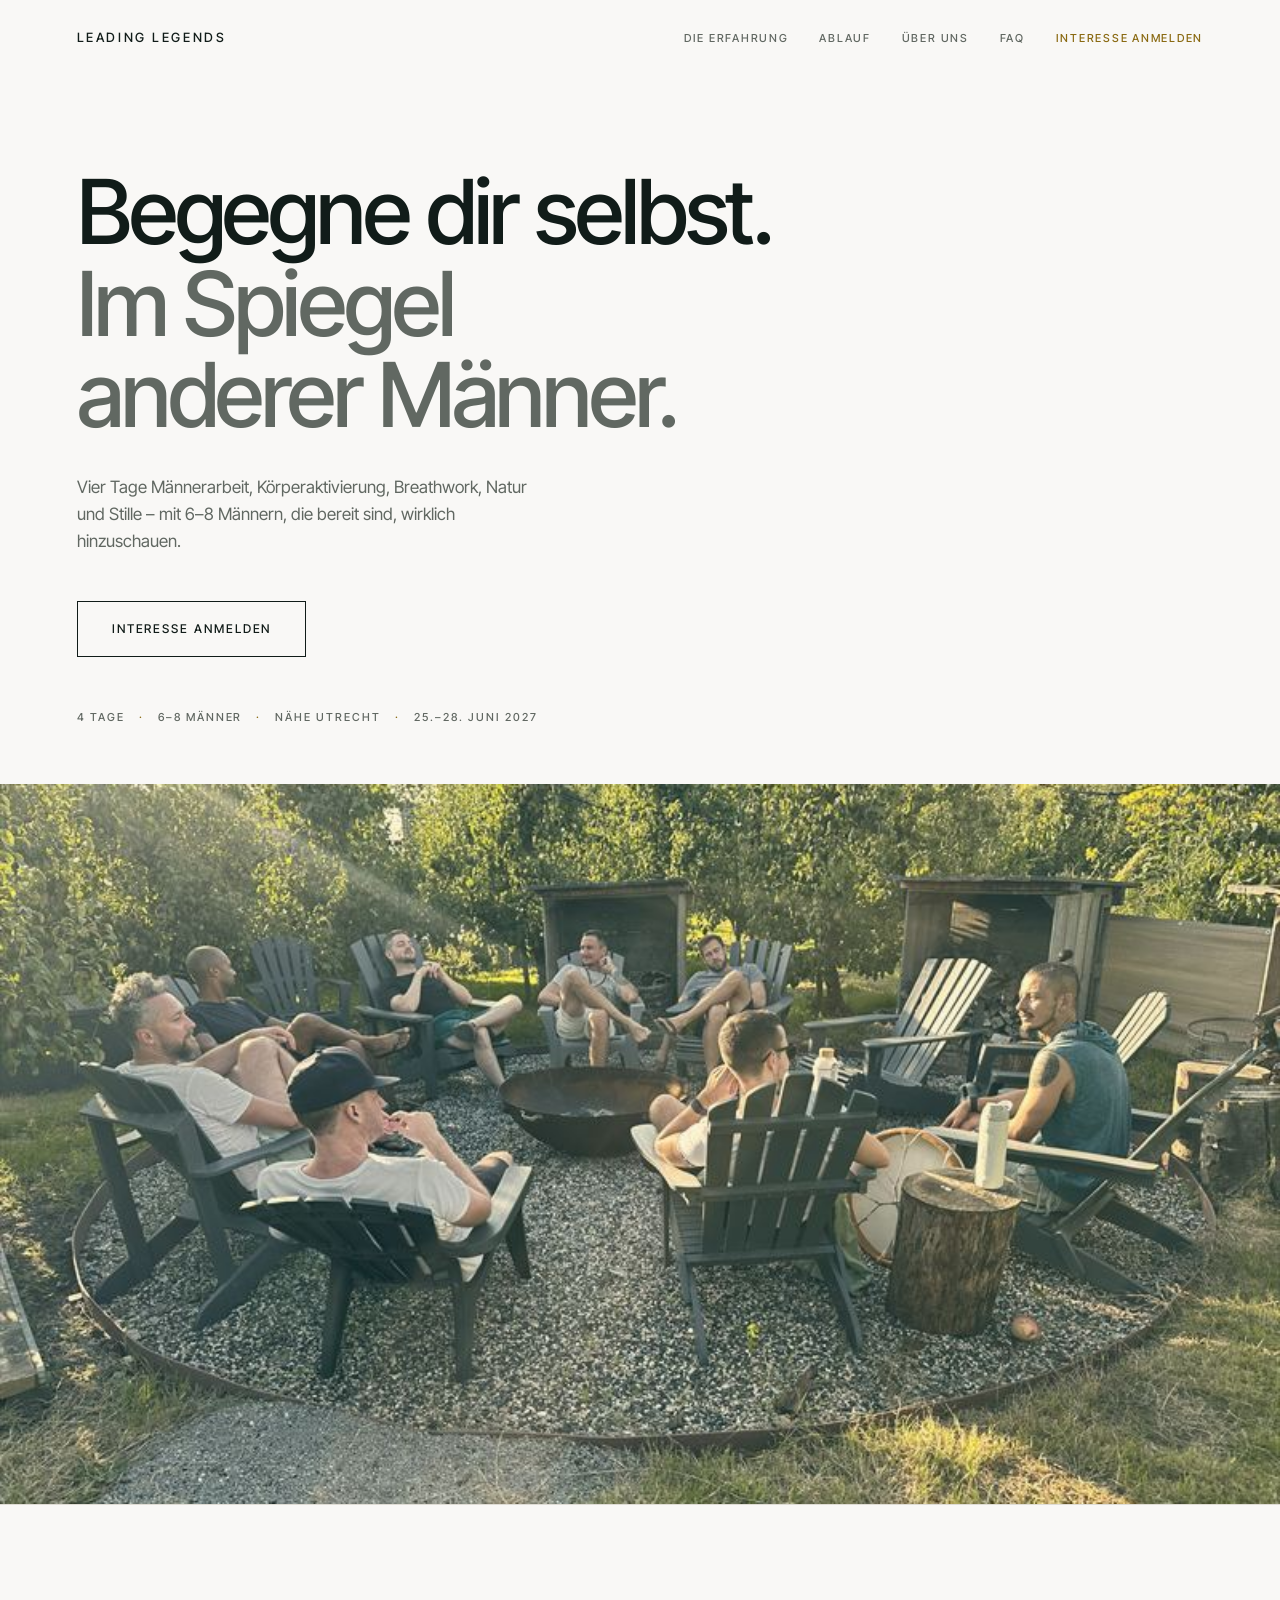
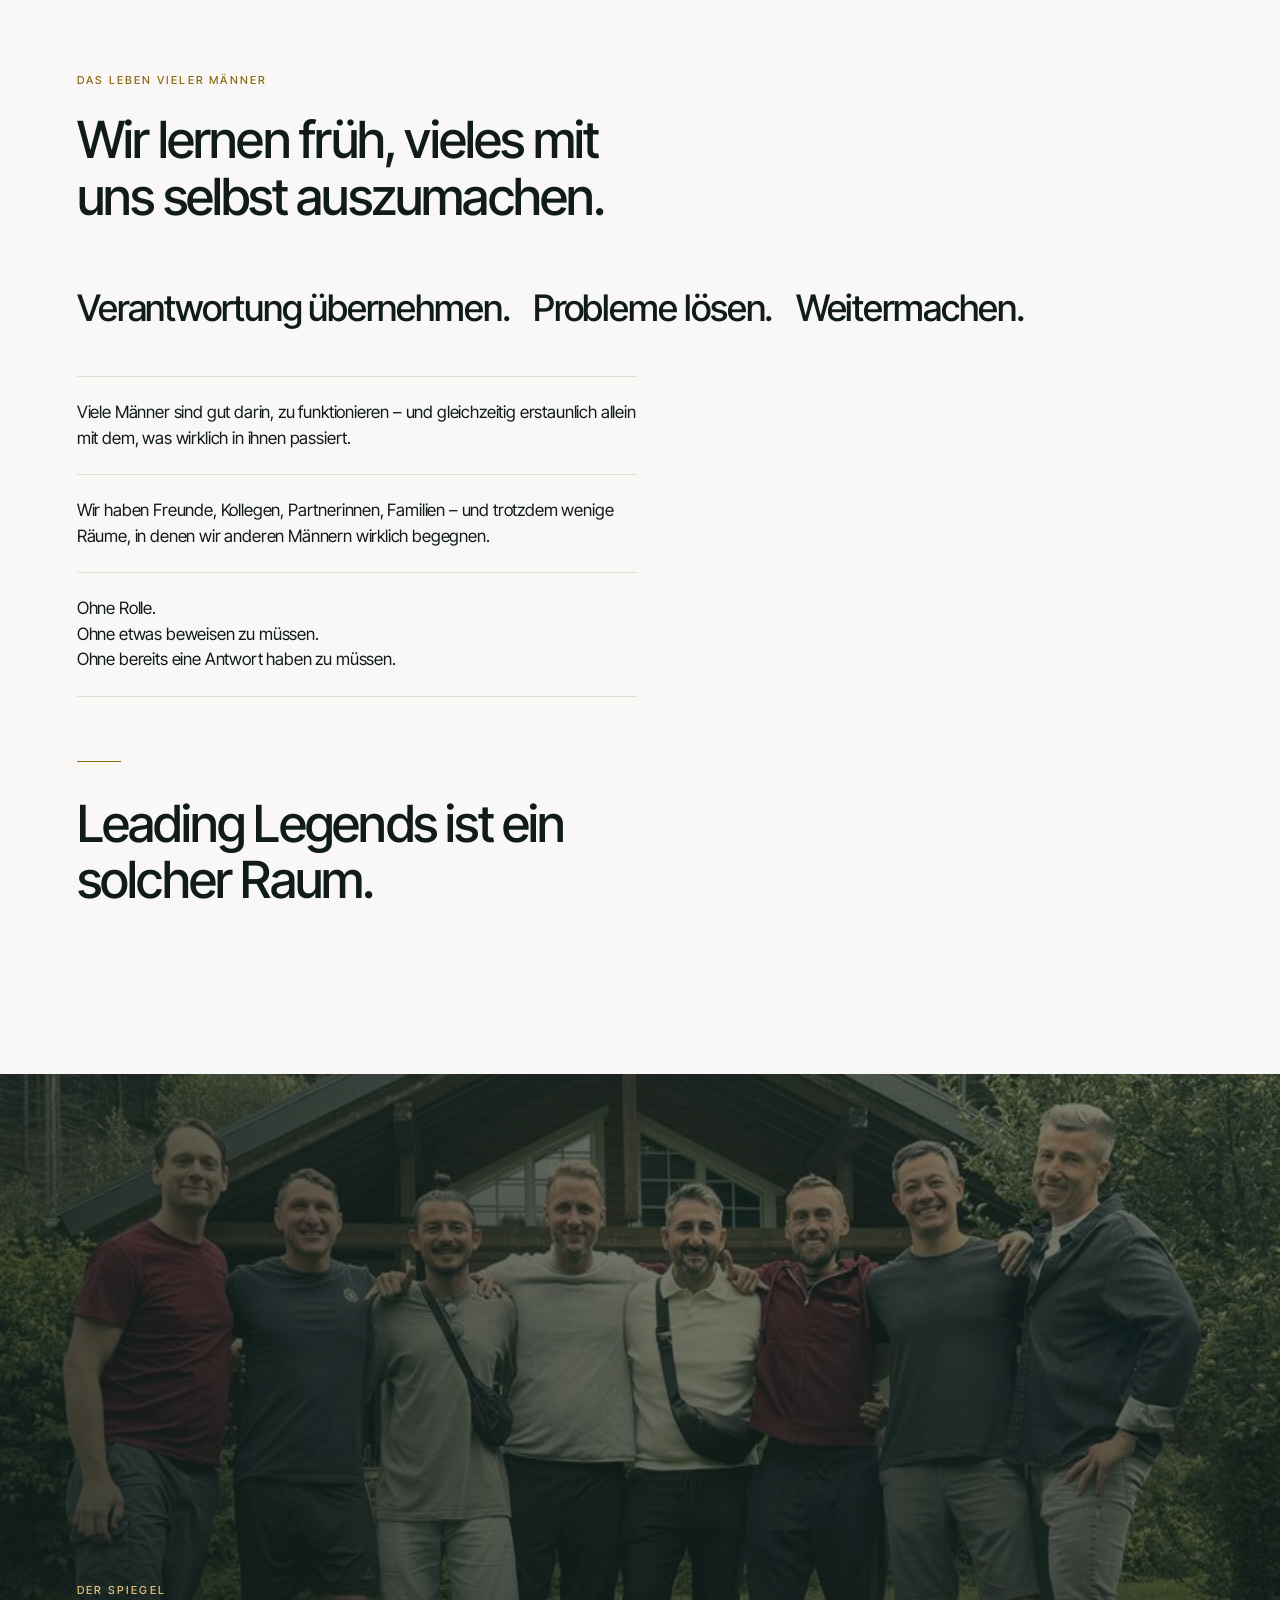
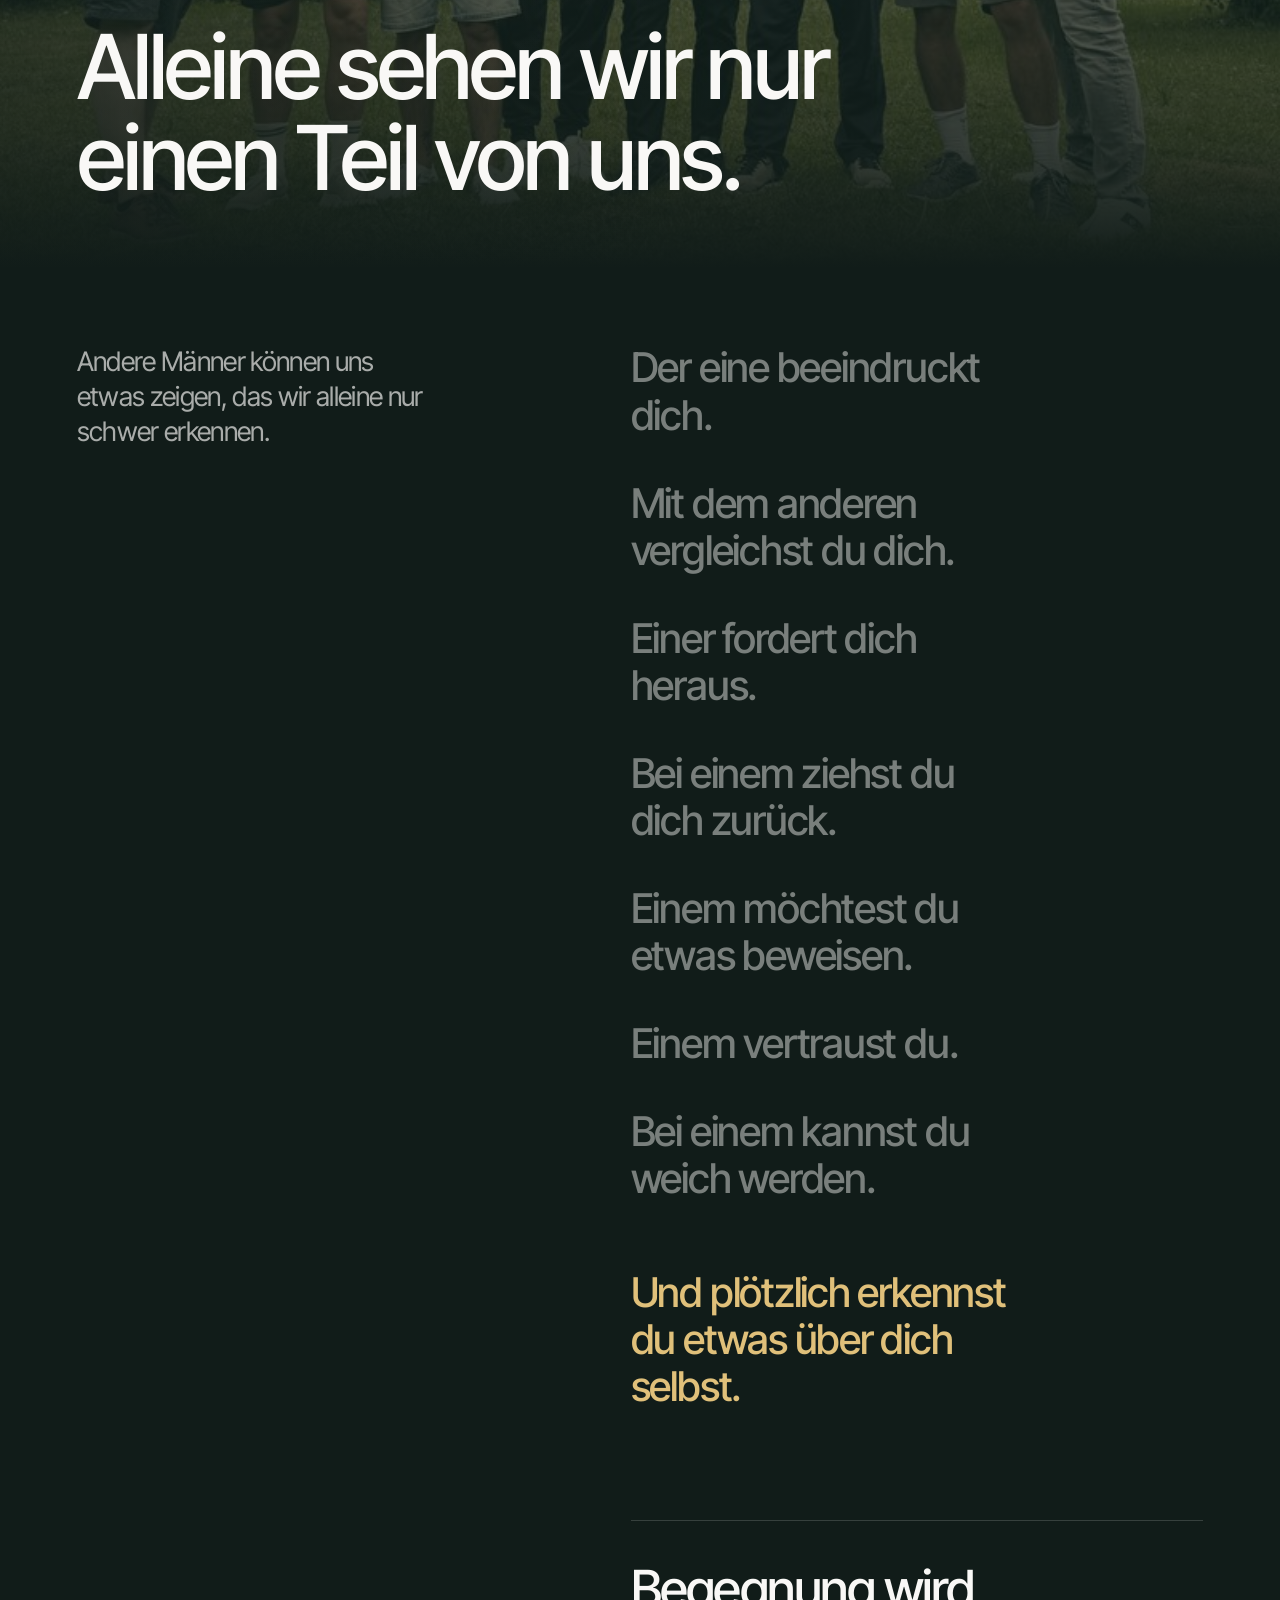
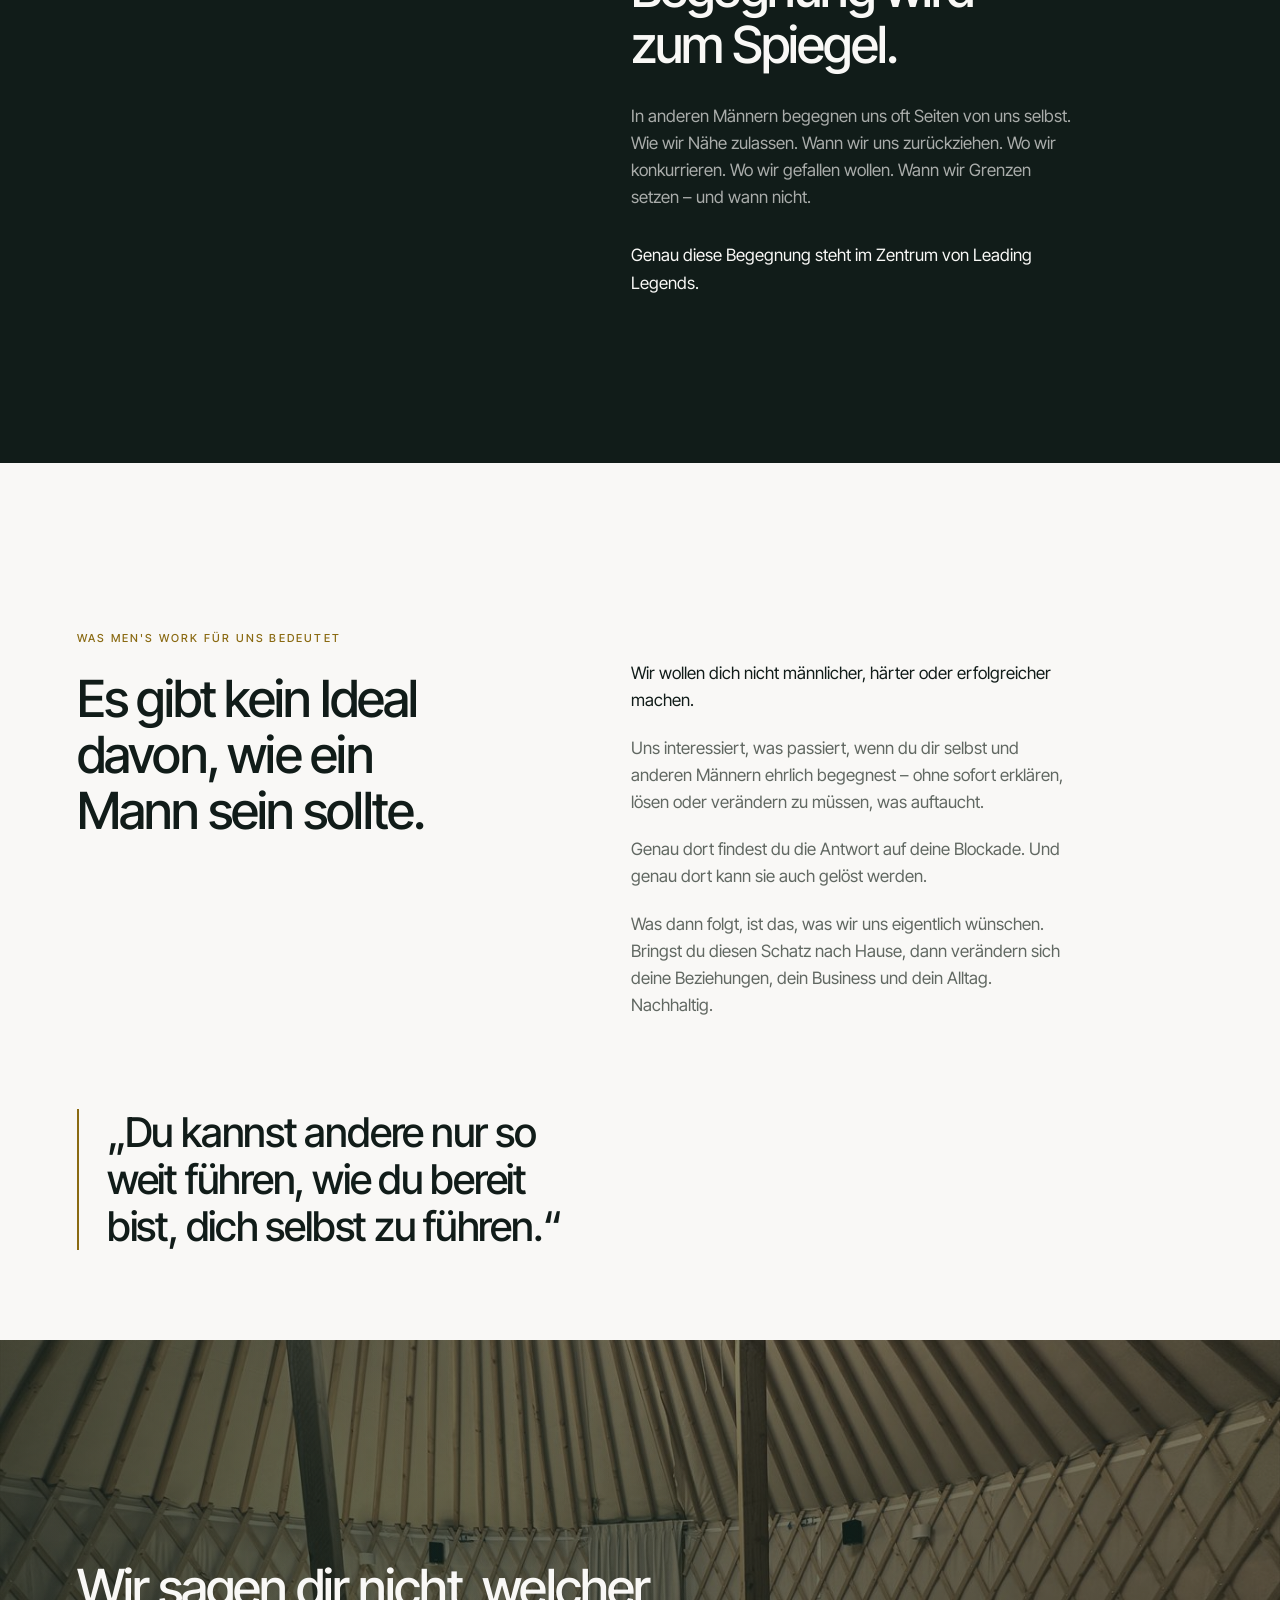
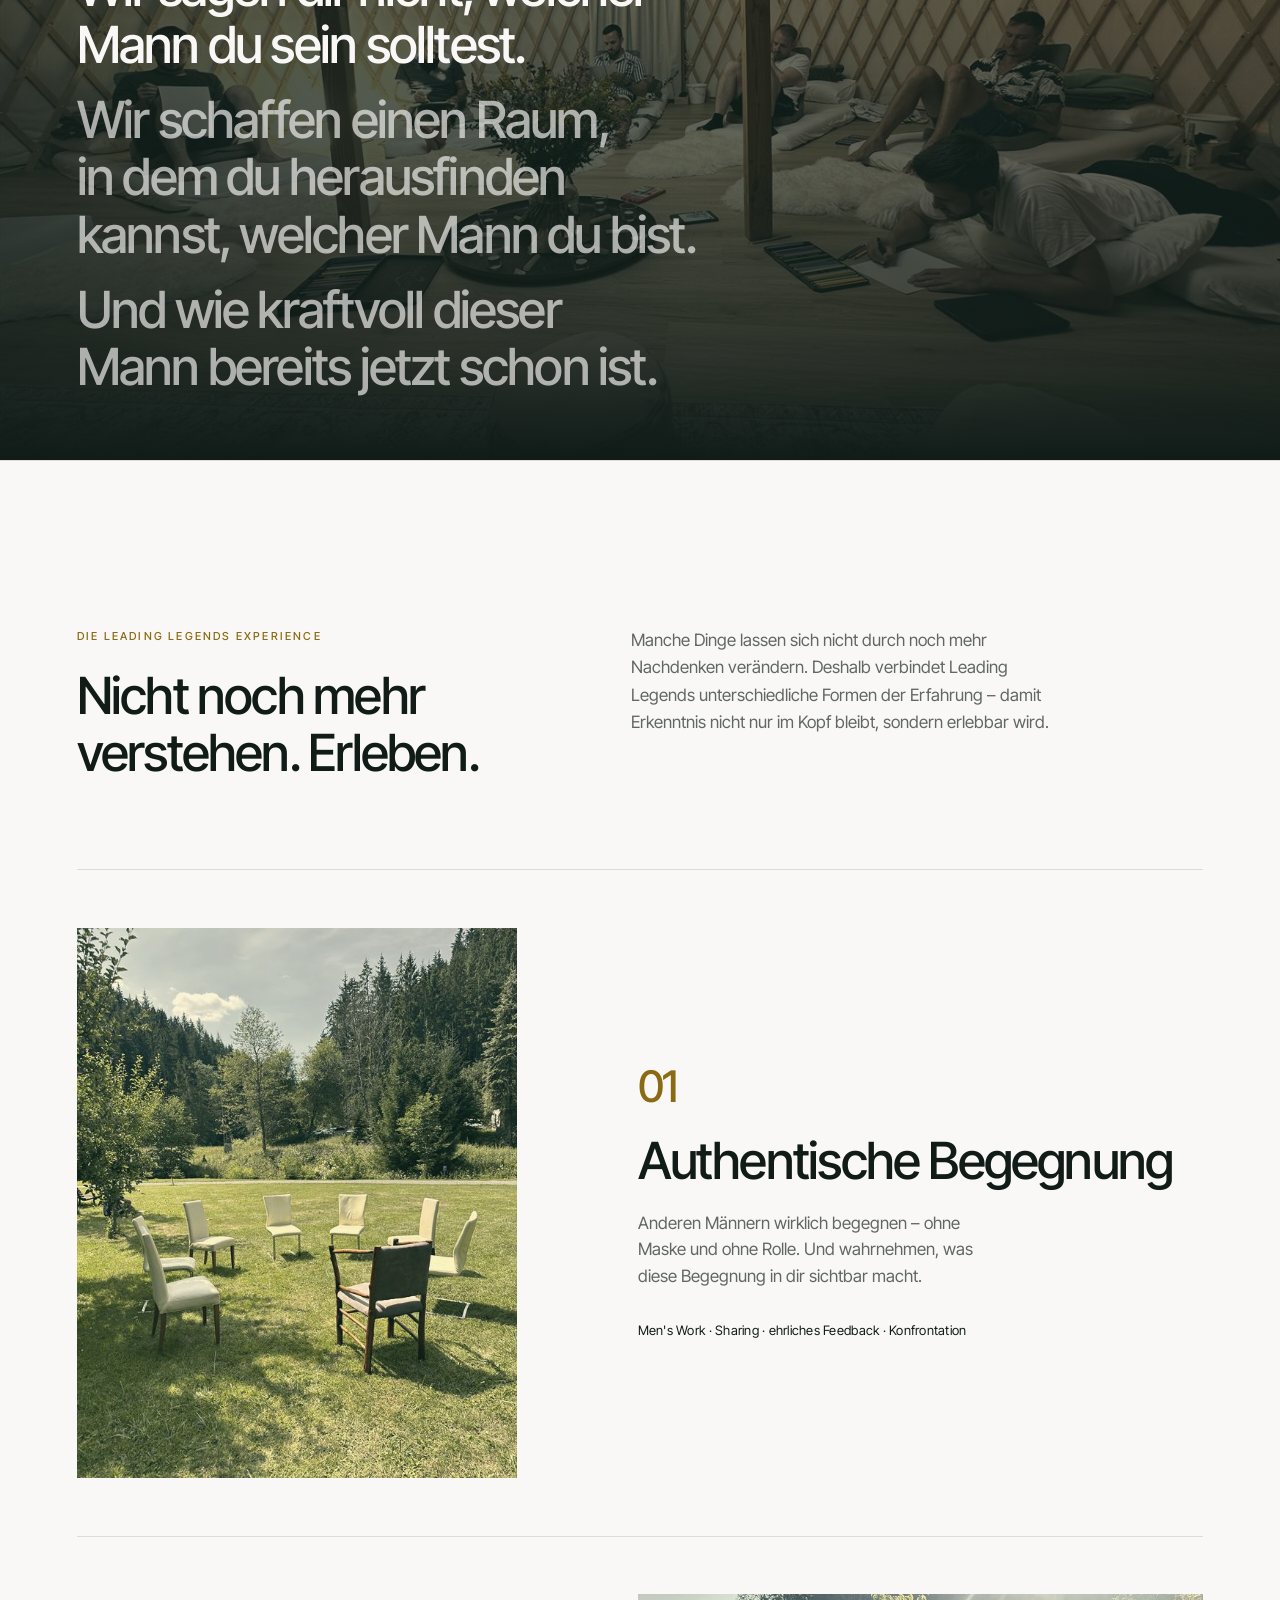
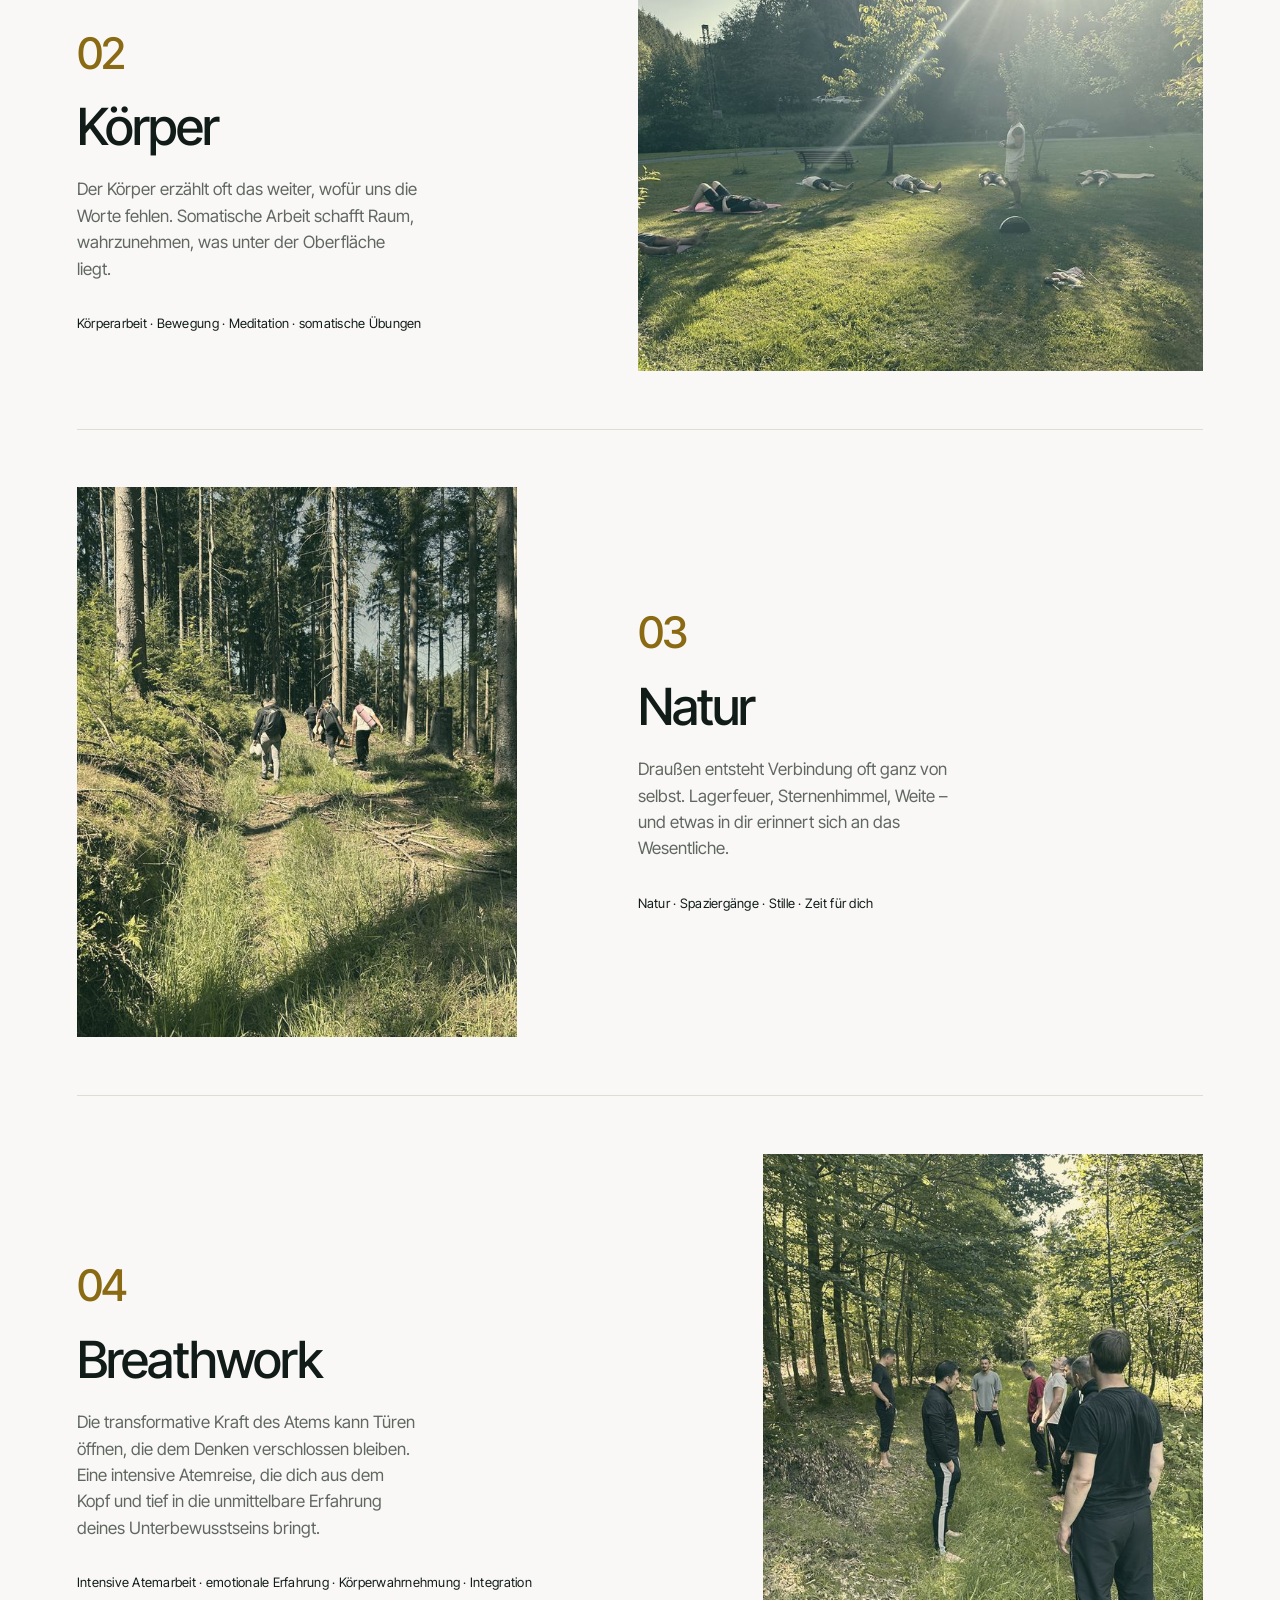
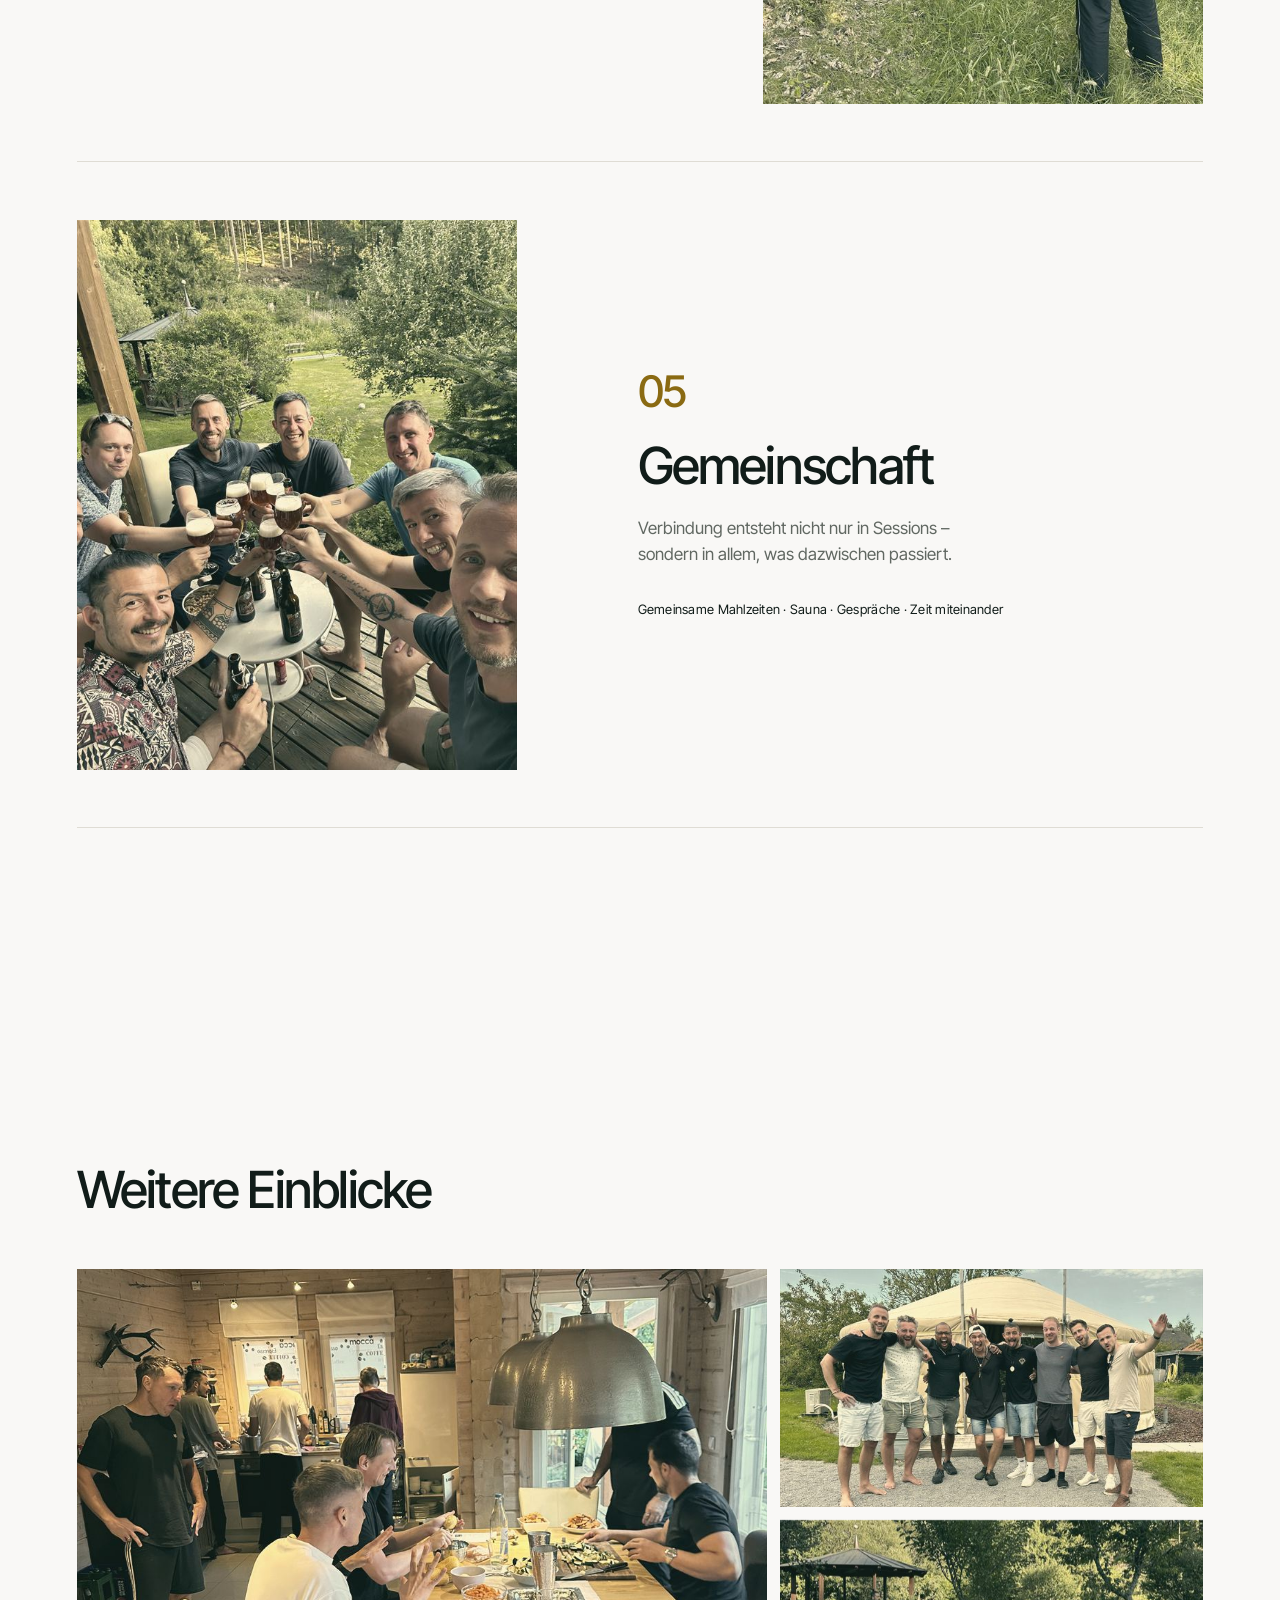
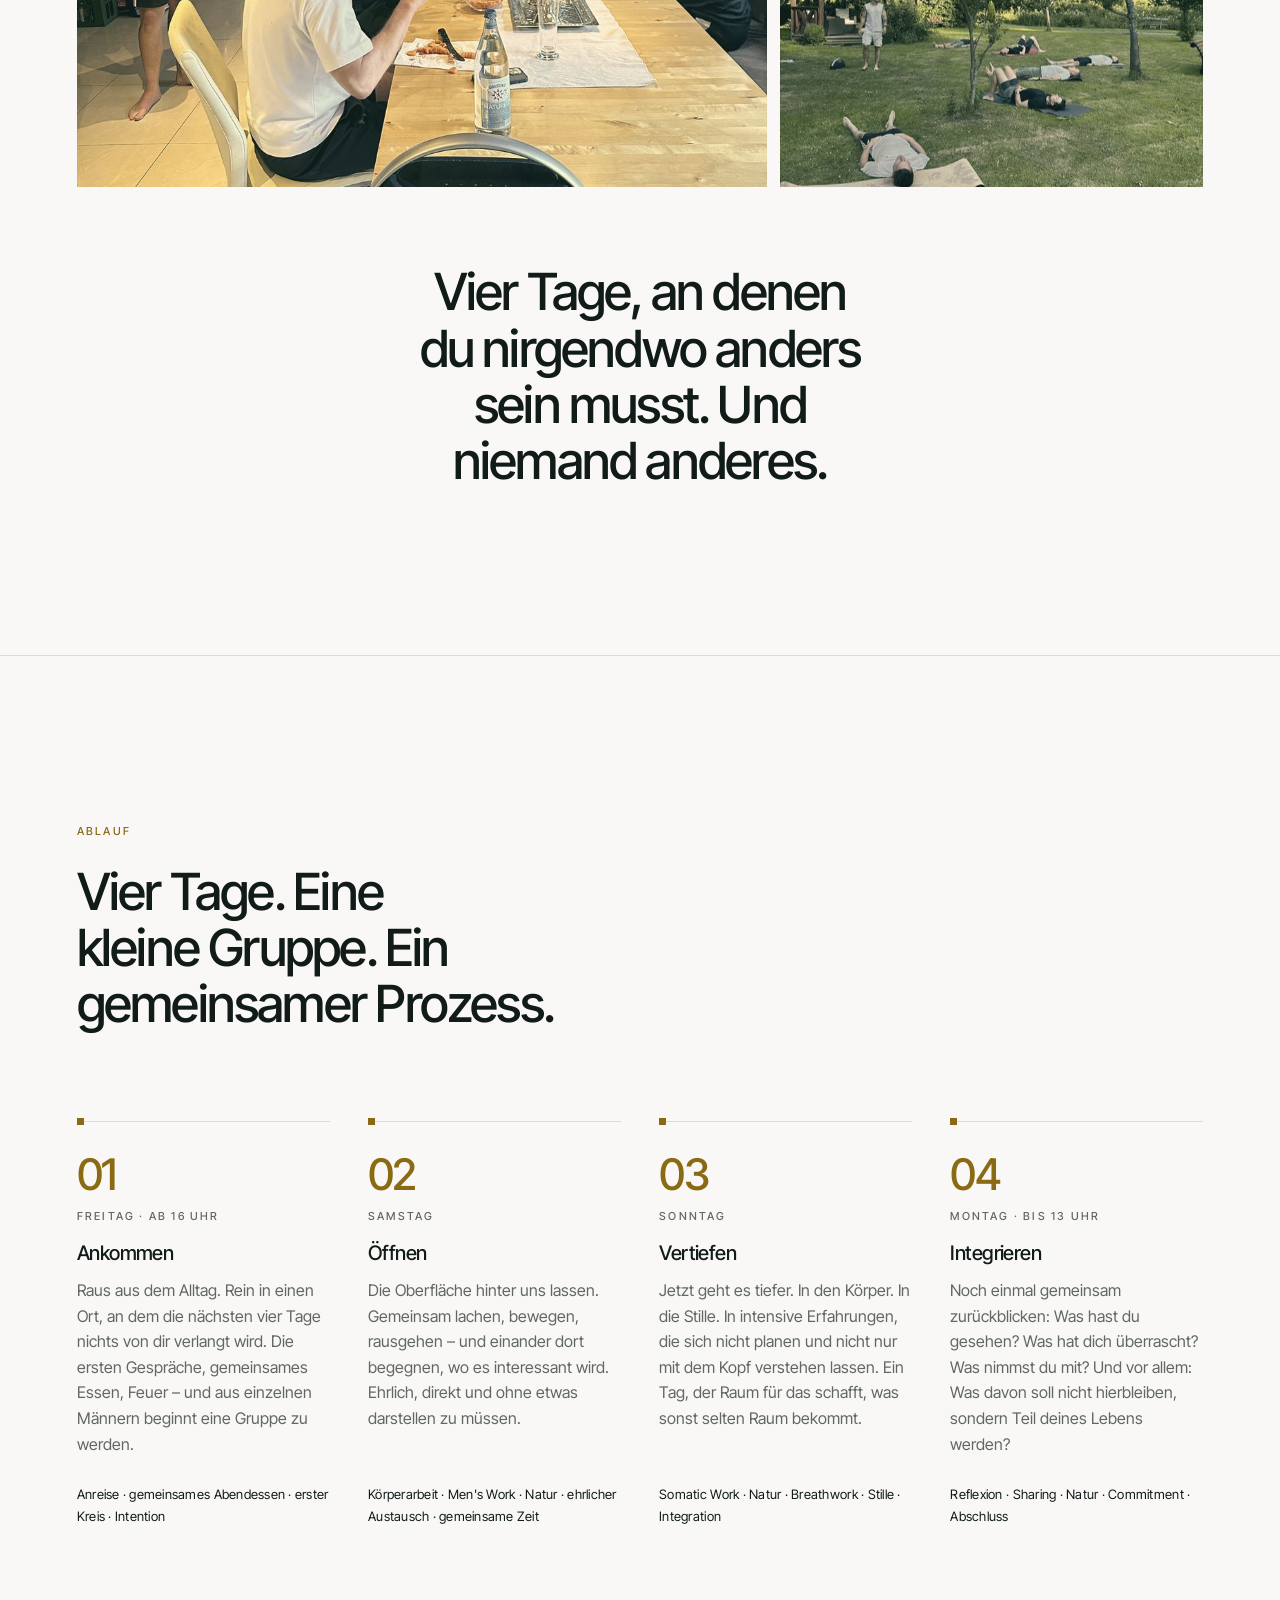
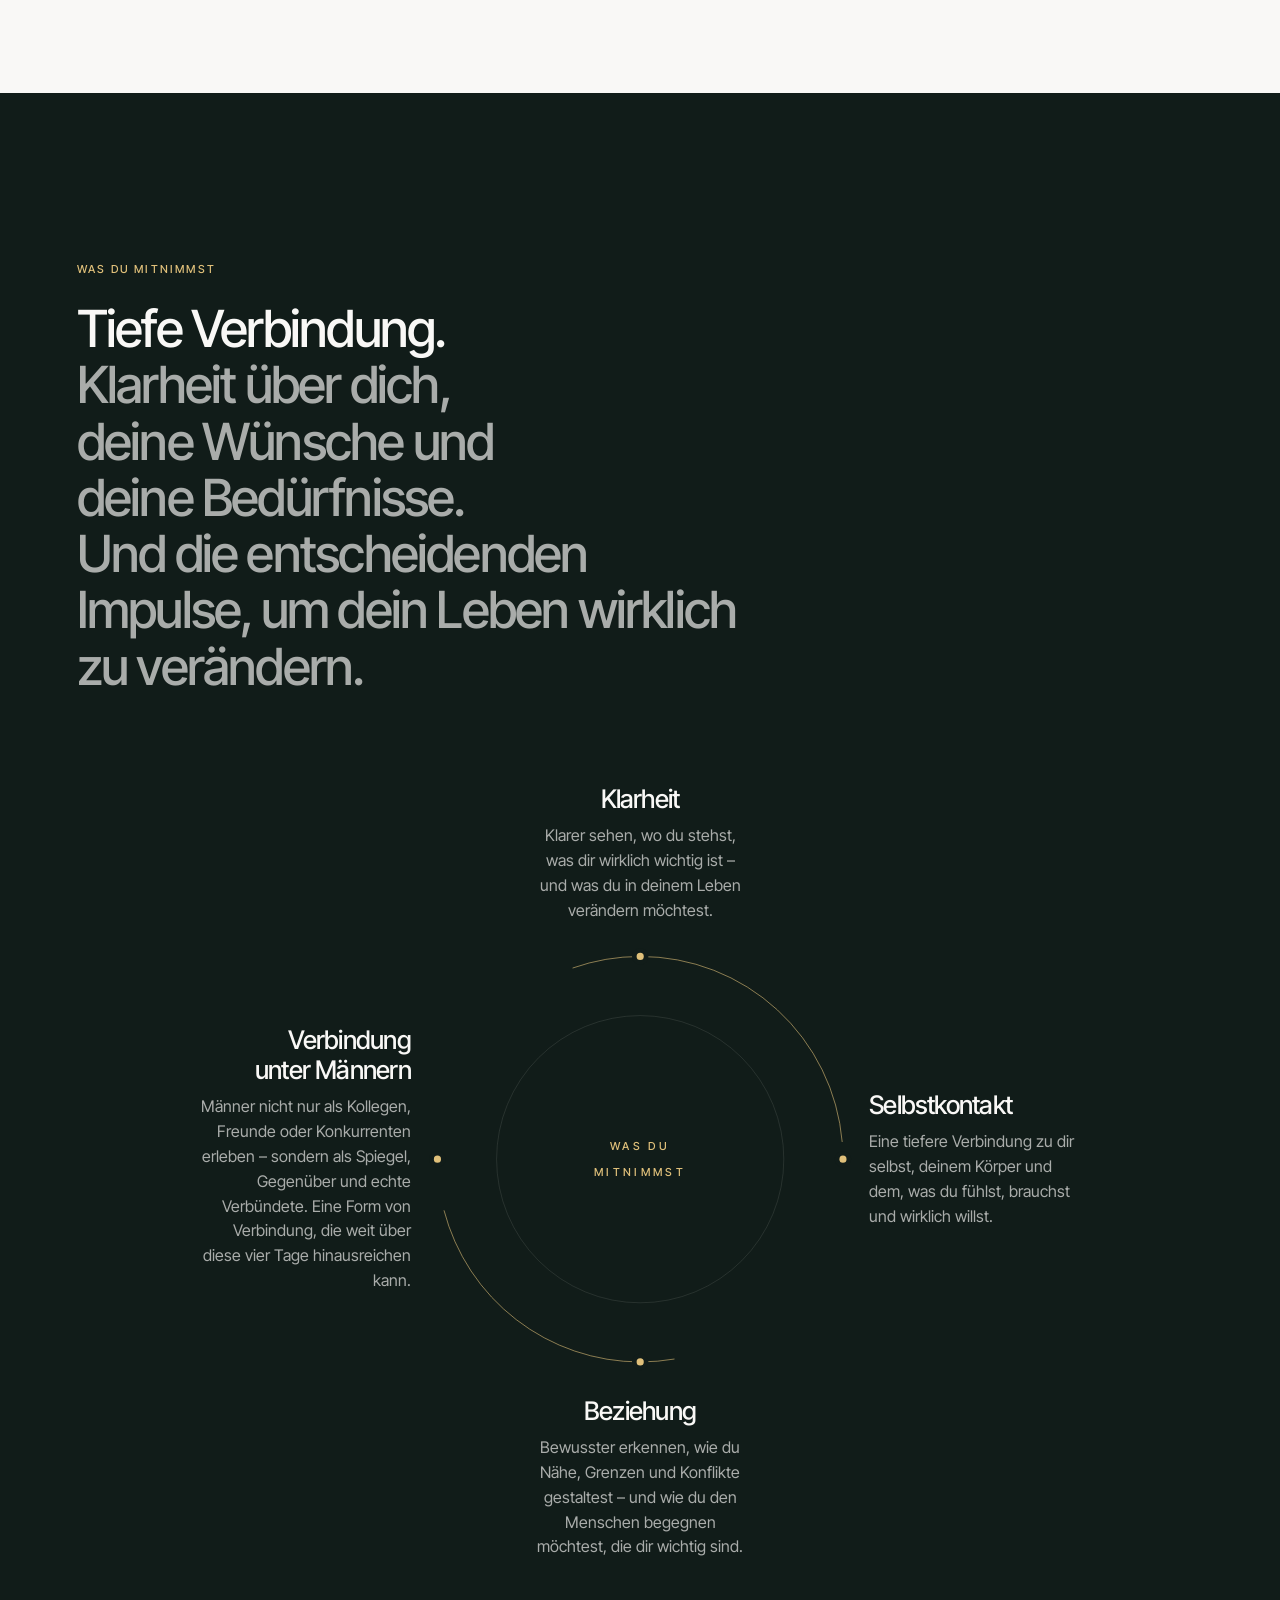
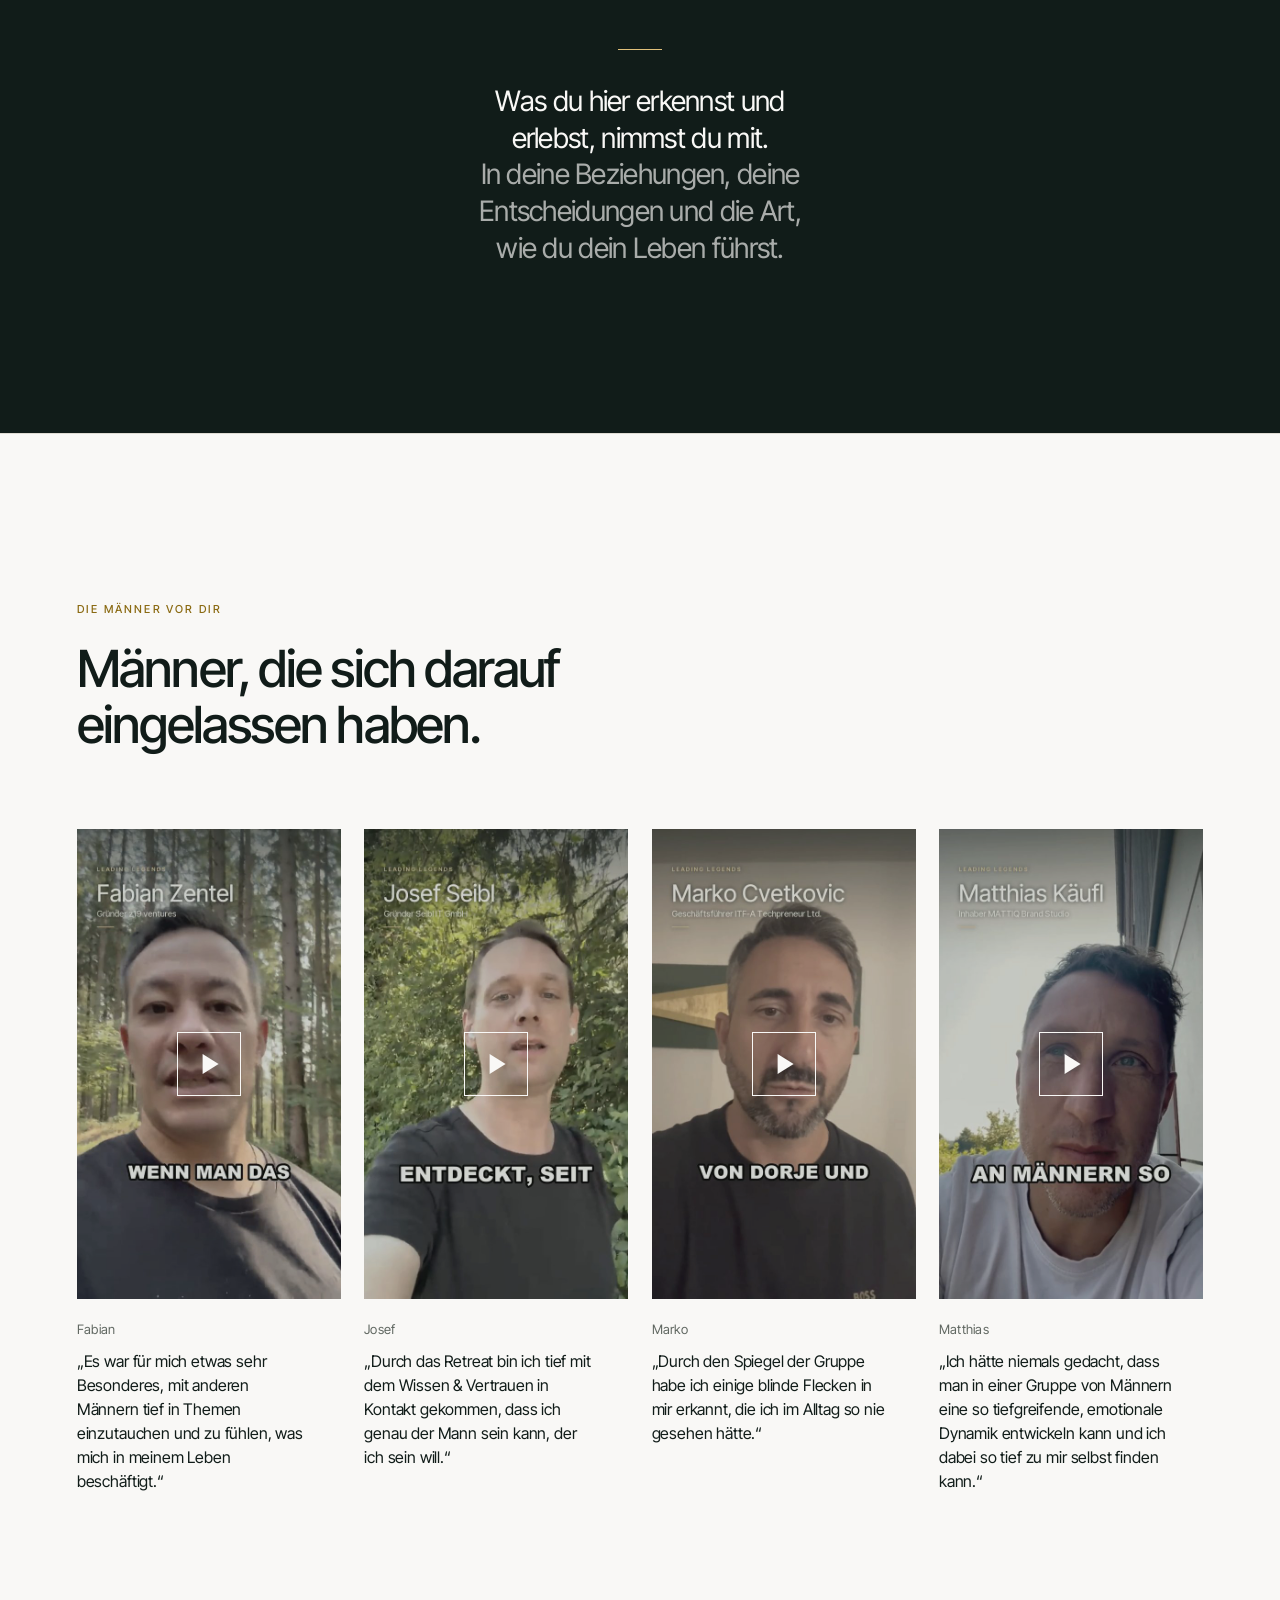
==== index.html @ daa79753 "Kundenwunsch umgesetzt (Cloud-Runner) · j-20261014-1616-alexander-faubel-z7ys" ====
<!DOCTYPE html>
<html lang="de">
<head>
<meta charset="utf-8">
<meta name="viewport" content="width=device-width, initial-scale=1">
<script>document.documentElement.classList.add("js")</script>
<title>Leading Legends — Begegne dir selbst. Im Spiegel anderer Männer.</title>
<meta name="description" content="Vier Tage außerhalb deines Alltags. Mit 6–8 Männern, die bereit sind, sich ehrlich zu begegnen – in Gesprächen, Körperarbeit, Natur, Stille und den Momenten dazwischen. Mit Alexander Faubel und Dorje, 25.–28. Juni 2027, Nähe Utrecht.">
<!-- Live seit 02.10.2026 auf alexanderfaubel.com -->
<link rel="canonical" href="https://alexanderfaubel.com/">
<meta property="og:url" content="https://alexanderfaubel.com/">
<meta property="og:type" content="website">
<meta property="og:locale" content="de_DE">
<meta property="og:title" content="Leading Legends — Begegne dir selbst. Im Spiegel anderer Männer.">
<meta property="og:description" content="Vier Tage außerhalb deines Alltags. Mit 6–8 Männern, die bereit sind, sich ehrlich zu begegnen. 25.–28. Juni 2027, Nähe Utrecht.">
<meta property="og:image" content="https://alexanderfaubel.com/assets/img/og.jpg?v=3">
<meta property="og:image:width" content="1200">
<meta property="og:image:height" content="630">
<meta property="og:image:alt" content="Acht Männer sitzen im Kreis um eine Feuerschale unter Obstbäumen.">
<meta name="twitter:card" content="summary_large_image">
<meta name="theme-color" content="#F9F8F6">
<link rel="icon" href="data:image/svg+xml,%3Csvg xmlns='http://www.w3.org/2000/svg' viewBox='0 0 32 32'%3E%3Crect width='32' height='32' fill='%23111C19'/%3E%3Crect x='9' y='15' width='14' height='1.4' fill='%23DDCEB9'/%3E%3C/svg%3E">
<link rel="preload" href="assets/fonts/inter-tight-latin.woff2" as="font" type="font/woff2" crossorigin>
<link rel="stylesheet" href="assets/fonts.css?v=11">
<link rel="stylesheet" href="assets/site.css?v=51">
</head>
<body>

<!-- ═══ Strichsymbole — nur Haken und Kreuz, sonst nichts ═══ -->
<svg width="0" height="0" style="position:absolute" aria-hidden="true" focusable="false">
  <defs>
    <symbol id="i-check" viewBox="0 0 24 24"><path d="M4 12.5l5.5 5.5L20 6"/></symbol>
    <symbol id="i-cross" viewBox="0 0 24 24"><path d="M6 6l12 12M18 6L6 18"/></symbol>
  </defs>
</svg>

<a class="skip" href="#main">Zum Inhalt</a>

<header class="head">
  <div class="wrap">
    <a class="mark" href="index.html">Leading Legends</a>
    <nav class="nav" aria-label="Hauptnavigation">
      <a href="#erfahrung">Die Erfahrung</a>
      <a href="#ablauf">Ablauf</a>
      <a href="#ueber-uns">Über uns</a>
      <a href="#faq">FAQ</a>
      <a class="apply" href="https://calendly.com/alexander-faubel-essentiya/kennenlerngespraech" target="_blank" rel="noopener">Interesse anmelden</a>
    </nav>
    <!-- Handy/Tablet (Michi, 30.09.): ein schlankes Menue — Knopf rechts,
         darunter klappt eine Liste mit denselben Zielen auf. Ab 900 px
         unsichtbar, dort stehen die Links in der Kopfzeile. -->
    <button type="button" class="menu-btn" aria-expanded="false" aria-controls="menu" data-menu-btn><span data-menu-label>Menü öffnen</span><i aria-hidden="true"></i></button>
  </div>
  <div class="menu" id="menu" data-menu hidden>
    <nav class="wrap" aria-label="Seitenmenü">
      <a href="#erfahrung">Die Erfahrung</a>
      <a href="#ablauf">Ablauf</a>
      <a href="#ueber-uns">Über uns</a>
      <a href="#faq">FAQ</a>
      <a class="apply" href="https://calendly.com/alexander-faubel-essentiya/kennenlerngespraech" target="_blank" rel="noopener">Interesse anmelden</a>
    </nav>
  </div>
</header>

<main id="main">

  <!-- ═══ 01 · Hero ═══
       Rein typografisch wie beim Executive Reset; das eine Bild darunter
       schliesst den ersten Bildschirm ab und sagt „Natur, Maenner, Stille",
       ohne dass ein Gesicht den ersten Eindruck bestimmt. -->
  <section class="hero">
    <div class="wrap">
      <h1 class="mask" data-reveal><span>Begegne dir selbst. <em>Im Spiegel anderer Männer.</em></span></h1>
      <p class="lead" data-reveal>Vier Tage Männerarbeit, Körperaktivierung, Breathwork, Natur und Stille – mit 6–8 Männern, die bereit sind, wirklich hinzuschauen.</p>
      <div data-reveal><a class="btn" href="https://calendly.com/alexander-faubel-essentiya/kennenlerngespraech" target="_blank" rel="noopener">Interesse anmelden</a></div>
      <ul class="facts-line" data-reveal>
        <li>4 Tage</li>
        <li>6–8 Männer</li>
        <li>Nähe Utrecht</li>
        <li>25.–28. Juni 2027</li>
      </ul>
    </div>
    <!-- Seit V2 (Alexander, 30.09.): die Runde an der Feuerschale (B2)
         statt der Gruppe vor der Hütte. Desktop 16:9 über die volle Breite,
         Handy 4:3. -->
    <div class="hero-media" data-reveal>
      <picture>
        <source media="(max-width:700px)"
                srcset="assets/img/hero-m-800.jpg?v=3 800w, assets/img/hero-m-1200.jpg?v=3 1200w"
                sizes="100vw">
        <img src="assets/img/hero-1400.jpg?v=3"
             srcset="assets/img/hero-900.jpg?v=3 900w, assets/img/hero-1400.jpg?v=3 1400w, assets/img/hero-2000.jpg?v=3 2000w"
             sizes="100vw" width="2000" height="1125" fetchpriority="high"
             alt="Acht Männer sitzen in Holzstühlen im Kreis um eine Feuerschale, einander zugewandt, dahinter Obstbäume im Abendlicht.">
      </picture>
    </div>
  </section>

  <!-- ═══ 02 · Das Leben vieler Männer ═══
       Alexander: „Visual: extrem reduziert." Deshalb kein Bild, nur Saetze
       zwischen Haarlinien. -->
  <section class="life rule" id="leben">
    <div class="wrap">
      <span class="eyebrow" data-reveal>Das Leben vieler Männer</span>
      <h2 class="mask" data-reveal><span>Wir lernen früh, vieles mit uns selbst auszumachen.</span></h2>

      <!-- V2 (Alexander): der Dreiklang hervorgehoben, Copy leicht gekuerzt
           (zwei Zeilen zu einer zusammengezogen, nichts weggelassen). -->
      <p class="life-key" data-reveal><span>Verantwortung übernehmen.</span> <span>Probleme lösen.</span> <span>Weitermachen.</span></p>

      <div class="life-lines">
        <p data-reveal>Viele Männer sind gut darin, zu funktionieren – und gleichzeitig erstaunlich allein mit dem, was wirklich in ihnen passiert.</p>
        <p data-reveal>Wir haben Freunde, Kollegen, Partnerinnen, Familien – und trotzdem wenige Räume, in denen wir anderen Männern wirklich begegnen.</p>
        <p class="trio" data-reveal><span>Ohne Rolle.</span><span>Ohne etwas beweisen zu müssen.</span><span>Ohne bereits eine Antwort haben zu müssen.</span></p>
      </div>

      <p class="life-close" data-reveal>Leading Legends ist ein solcher Raum.</p>
    </div>
  </section>

  <!-- ═══ 03 · Der Spiegel ═══
       Alexander wollte diese Sektion gross: dunkel, ein grossformatiges
       Foto, wenig Text, die Saetze nacheinander erfahrbar.
       Seit 28.09. ist das Foto B2 (die Runde an der Feuerschale, Michi).
       Seit 28.09. abends (Michi): das Bild liegt als dunkle Buehne im
       Hintergrund wie beim Schluss-Kapitel, „Der Spiegel“ und die
       Ueberschrift tauchen darin auf. Darunter bleibt der Satz „Andere
       Maenner koennen uns etwas zeigen …“ stehen, waehrend die
       Spiegel-Saetze daneben vorbeiziehen (Handy: sie klappen einzeln auf). -->
  <section class="mirror on-ink" id="spiegel">
    <div class="mirror-stage">
      <!-- V2: die Feuer-Runde ist in den Hero gewandert (Alexander). Hier
           seit 30.09. B1 — die Gruppe Arm in Arm vor der Huette (Michi). -->
      <div class="mirror-bg">
        <picture>
          <source media="(max-width:700px)"
                  srcset="assets/img/spiegel-m-800.jpg?v=4 800w, assets/img/spiegel-m-1200.jpg?v=4 1200w"
                  sizes="100vw">
          <img src="assets/img/spiegel-1400.jpg?v=4"
               srcset="assets/img/spiegel-900.jpg?v=4 900w, assets/img/spiegel-1400.jpg?v=4 1400w, assets/img/spiegel-2000.jpg?v=4 2000w"
               sizes="100vw" width="2000" height="1125" loading="lazy"
               alt="Acht Männer stehen Arm in Arm auf einer Wiese vor einer Holzhütte am Waldrand und lachen in die Kamera.">
        </picture>
      </div>
      <div class="wrap">
        <span class="eyebrow" data-reveal>Der Spiegel</span>
        <h2 class="mask" data-reveal><span>Alleine sehen wir nur einen Teil von uns.</span></h2>
      </div>
    </div>

    <div class="wrap">
      <div class="mirror-grid">
        <p class="mirror-premise" data-reveal>Andere Männer können uns etwas zeigen, das wir alleine nur schwer erkennen.</p>

        <div>
          <div class="mirror-lines" data-mirror>
            <p><span>Der eine beeindruckt dich.</span></p>
            <p><span>Mit dem anderen vergleichst du dich.</span></p>
            <p><span>Einer fordert dich heraus.</span></p>
            <p><span>Bei einem ziehst du dich zurück.</span></p>
            <p><span>Einem möchtest du etwas beweisen.</span></p>
            <p><span>Einem vertraust du.</span></p>
            <p><span>Bei einem kannst du weich werden.</span></p>
            <p class="turn"><span>Und plötzlich erkennst du etwas über dich selbst.</span></p>
          </div>

          <div class="mirror-close" data-reveal>
            <h3>Begegnung wird zum Spiegel.</h3>
            <p>In anderen Männern begegnen uns oft Seiten von uns selbst. Wie wir Nähe zulassen. Wann wir uns zurückziehen. Wo wir konkurrieren. Wo wir gefallen wollen. Wann wir Grenzen setzen – und wann nicht.</p>
            <p class="mirror-core">Genau diese Begegnung steht im Zentrum von Leading Legends.</p>
          </div>
        </div>
      </div>
    </div>
  </section>

  <!-- ═══ 04 · Was Men's Work für uns bedeutet ═══ -->
  <section class="work" id="menswork">
    <div class="wrap">
      <div class="duo">
        <div>
          <span class="eyebrow" data-reveal>Was Men's Work für uns bedeutet</span>
          <h2 class="mask" data-reveal><span>Es gibt kein Ideal davon, wie ein Mann sein sollte.</span></h2>
        </div>
        <!-- V2 (Alexander): um rund 40 % gekuerzt — zwei Saetze statt
             Lead + drei Fragen. -->
        <div>
          <p class="lead" data-reveal>Wir wollen dich nicht männlicher, härter oder erfolgreicher machen.</p>
          <p class="lead" data-reveal>Uns interessiert, was passiert, wenn du dir selbst und anderen Männern ehrlich begegnest – ohne sofort erklären, lösen oder verändern zu müssen, was auftaucht.</p>
          <!-- Alexander, 06.10. (Kundenbereich): Ergaenzung nach „…auftaucht" -->
          <p class="lead" data-reveal>Genau dort findest du die Antwort auf deine Blockade. Und genau dort kann sie auch gelöst werden.</p>
          <p class="lead" data-reveal>Was dann folgt, ist das, was wir uns eigentlich wünschen. Bringst du diesen Schatz nach Hause, dann verändern sich deine Beziehungen, dein Business und dein Alltag. Nachhaltig.</p>
        </div>
      </div>

      <!-- Alexander, 06.10.: das Zitat als Eyecatcher — was Leading Legends
           von anderen Maennerseminaren unterscheidet. Gross, eigene Zeile,
           feiner Goldstrich davor. -->
      <blockquote class="work-quote" data-reveal><p>„Du kannst andere nur so weit führen, wie du bereit bist, dich selbst zu führen.“</p></blockquote>

    </div>

    <!-- Das Zitat als dunkle Buehne (Michi, 28.09., wie beim Spiegel): B3-1,
         die Jurte von innen mit den Maennern auf dem Boden, liegt tief im
         Gruenschwarz, der Satz steht gross darueber. Darunter nur noch die
         Gruppe vor der Jurte und die Maenner im Gras — die Jurte taucht
         dort nicht noch einmal auf. -->
    <div class="work-stage on-ink">
      <div class="mirror-bg">
        <img src="assets/img/b3-1-1400.jpg?v=2" srcset="assets/img/b3-1-800.jpg?v=2 800w, assets/img/b3-1-1400.jpg?v=2 1400w"
             sizes="100vw" width="1400" height="1050" loading="lazy"
             alt="Männer sitzen und liegen auf Matten in einer hellen Jurte, in der Mitte eine kleine Blume.">
      </div>
      <div class="wrap">
        <p class="pull" data-reveal><span>Wir sagen dir nicht, welcher Mann du sein solltest.</span><span>Wir schaffen einen Raum, in dem du herausfinden kannst, welcher Mann du bist.</span><span>Und wie kraftvoll dieser Mann bereits jetzt schon ist.</span></p>
      </div>
    </div>
    <!-- Unter der Buehne steht seit 30.09. kein Bild mehr (Michi) — die
         Gruppe vor der Jurte (B3-2) ist in die Fotostrecke gewandert. -->
  </section>

  <!-- ═══ 05 · Die Erfahrung — fünf Dimensionen, editorial ═══
       V2 (Alexander, 30.09.): keine Kartenoptik mehr. Jede Dimension ist
       eine Zeile — Bild und Text wechseln die Seite, die Bildformate
       wechseln mit (hochkant, quer, hochkant). „Reibung“ steht bewusst
       ohne Bild als typografische Zeile: kein Foto im Material zeigt
       Konfrontation, und der Rhythmus braucht ohnehin einen Atemzug. -->
  <section class="experience rule" id="erfahrung">
    <div class="wrap">
      <div class="duo">
        <div>
          <span class="eyebrow" data-reveal>Die Leading Legends <span lang="en">Experience</span></span>
          <h2 class="mask" data-reveal><span>Nicht noch mehr verstehen. Erleben.</span></h2>
        </div>
        <p class="lead" data-reveal>Manche Dinge lassen sich nicht durch noch mehr Nachdenken verändern. Deshalb verbindet Leading Legends unterschiedliche Formen der Erfahrung – damit Erkenntnis nicht nur im Kopf bleibt, sondern erlebbar wird.</p>
      </div>

      <div class="dims">
        <article class="dim" data-reveal>
          <figure class="dim-media dim-media--tall">
            <img src="assets/img/dim-1-600.jpg?v=3" srcset="assets/img/dim-1-600.jpg?v=3 600w, assets/img/dim-1-1000.jpg?v=3 1000w"
                 sizes="(min-width:900px) 38vw, 92vw" width="1000" height="1250" loading="lazy"
                 alt="Ein Kreis aus leeren Stühlen auf einer Wiese vor dem Wald.">
          </figure>
          <div class="dim-text">
            <span class="dim-num">01</span>
            <h3>Authentische Begegnung</h3>
            <p>Anderen Männern wirklich begegnen – ohne Maske und ohne Rolle. Und wahrnehmen, was diese Begegnung in dir sichtbar macht.</p>
            <p class="tags">Men's Work · Sharing · ehrliches Feedback · Konfrontation</p>
          </div>
        </article>
        <article class="dim" data-reveal>
          <figure class="dim-media dim-media--wide">
            <img src="assets/img/dim-2-800.jpg?v=3" srcset="assets/img/dim-2-800.jpg?v=3 800w, assets/img/dim-2-1400.jpg?v=3 1400w"
                 sizes="(min-width:900px) 50vw, 92vw" width="1400" height="933" loading="lazy"
                 alt="Männer liegen auf Matten im Gras, die Sonne fällt schräg durch die Bäume.">
          </figure>
          <div class="dim-text">
            <span class="dim-num">02</span>
            <h3>Körper</h3>
            <p>Der Körper erzählt oft das weiter, wofür uns die Worte fehlen. Somatische Arbeit schafft Raum, wahrzunehmen, was unter der Oberfläche liegt.</p>
            <p class="tags">Körperarbeit · Bewegung · Meditation · somatische Übungen</p>
          </div>
        </article>
        <article class="dim" data-reveal>
          <figure class="dim-media dim-media--tall">
            <img src="assets/img/dim-3-600.jpg?v=3" srcset="assets/img/dim-3-600.jpg?v=3 600w, assets/img/dim-3-1000.jpg?v=4 1000w"
                 sizes="(min-width:900px) 38vw, 92vw" width="1000" height="1250" loading="lazy"
                 alt="Ein schmaler Waldweg, weit vorn gehen ein paar Männer zwischen den Bäumen.">
          </figure>
          <div class="dim-text">
            <span class="dim-num">03</span>
            <h3>Natur</h3>
            <p>Draußen entsteht Verbindung oft ganz von selbst. Lagerfeuer, Sternenhimmel, Weite – und etwas in dir erinnert sich an das Wesentliche.</p>
            <p class="tags">Natur · Spaziergänge · Stille · Zeit für dich</p>
          </div>
        </article>
        <article class="dim" data-reveal>
          <figure class="dim-media dim-media--tall">
            <img src="assets/img/dim-4-600.jpg?v=3" srcset="assets/img/dim-4-600.jpg?v=3 600w, assets/img/dim-4-1000.jpg?v=3 1000w"
                 sizes="(min-width:900px) 38vw, 92vw" width="1000" height="1250" loading="lazy"
                 alt="Männer stehen sich auf einer Waldlichtung im Kreis gegenüber.">
          </figure>
          <div class="dim-text">
            <span class="dim-num">04</span>
            <h3>Breathwork</h3>
            <p>Die transformative Kraft des Atems kann Türen öffnen, die dem Denken verschlossen bleiben. Eine intensive Atemreise, die dich aus dem Kopf und tief in die unmittelbare Erfahrung deines Unterbewusstseins bringt.</p>
            <p class="tags">Intensive Atemarbeit · emotionale Erfahrung · Körperwahrnehmung · Integration</p>
          </div>
        </article>
        <article class="dim" data-reveal>
          <figure class="dim-media dim-media--tall">
            <img src="assets/img/b4-2-600.jpg?v=2" srcset="assets/img/b4-2-600.jpg?v=2 600w, assets/img/b4-2-1000.jpg?v=2 1000w"
                 sizes="(min-width:900px) 38vw, 92vw" width="1000" height="1250" loading="lazy"
                 alt="Männer stoßen auf einer Terrasse lachend mit ihren Gläsern an.">
          </figure>
          <div class="dim-text">
            <span class="dim-num">05</span>
            <h3>Gemeinschaft</h3>
            <p>Verbindung entsteht nicht nur in Sessions – sondern in allem, was dazwischen passiert.</p>
            <p class="tags">Gemeinsame Mahlzeiten · Sauna · Gespräche · Zeit miteinander</p>
          </div>
        </article>
      </div>
    </div>
  </section>

  <!-- ═══ 06 · Bilder — Fotostrecke, Magazin statt Raster ═══
       V2 (Alexander): ein grosses Key Image (Kochen) plus zwei kleinere,
       nicht vier gleiche Kacheln. Seit 30.09. (Michi): rechts oben die
       Gruppe vor der Jurte (B3-2, ungeschnitten 16:9) statt der Maenner mit
       den Matten. Desktop: Kochen links 4:3 ueber zwei Reihen, rechts die
       Gruppe und darunter die Matten auf der Wiese, die den Rest fuellen.
       Handy: alles untereinander. -->
  <section class="strip" id="bilder">
    <div class="wrap">
      <h2 class="strip-head mask" data-reveal><span>Weitere Einblicke</span></h2>
      <div class="strip-mag" data-reveal>
        <figure class="sm-key">
          <img src="assets/img/kochen-1000.jpg?v=4" srcset="assets/img/kochen-700.jpg?v=4 700w, assets/img/kochen-1000.jpg?v=4 1000w, assets/img/kochen-1600.jpg?v=4 1600w"
               sizes="(min-width:1320px) 700px, (min-width:900px) 56vw, 92vw" width="1600" height="1200" loading="lazy"
               alt="Männer bereiten in einer hellen Holzküche gemeinsam das Essen zu.">
        </figure>
        <figure class="sm-a">
          <img src="assets/img/b3-2-700.jpg?v=2" srcset="assets/img/b3-2-700.jpg?v=2 700w, assets/img/b3-2-1200.jpg?v=2 1200w"
               sizes="(min-width:1320px) 430px, (min-width:900px) 36vw, 92vw" width="1200" height="675" loading="lazy"
               alt="Acht Männer stehen Arm in Arm vor einer Jurte, lachen und albern in die Kamera.">
        </figure>
        <figure class="sm-b">
          <img src="assets/img/b4-3-600.jpg?v=2" srcset="assets/img/b4-3-600.jpg?v=2 600w, assets/img/b4-3-1000.jpg?v=2 1000w"
               sizes="(min-width:1320px) 430px, (min-width:900px) 36vw, 92vw" width="1000" height="1250" loading="lazy"
               alt="Männer liegen still auf Matten auf einer Wiese, einer steht am Pavillon.">
        </figure>
      </div>
      <p class="strip-line" data-reveal>Vier Tage, an denen du nirgendwo anders sein musst. Und niemand anderes.</p>
    </div>
  </section>

  <!-- ═══ 07 · Ablauf — die vier Tage ═══
       V2 (Alexander): je Tag eine Zeile mit konkreten Beispielen, die
       Beschreibungen um die abstrakten Begriffe gekuerzt (nichts neu
       formuliert, nur gestrichen). Wochentage und Zeiten aus den Eckdaten
       (25.–28. Juni 2027 = Freitag bis Montag). Der Schlusssatz ist
       Alexanders Satz aus der FAQ. -->
  <section class="days rule" id="ablauf">
    <div class="wrap">
      <span class="eyebrow" data-reveal>Ablauf</span>
      <h2 class="mask" data-reveal><span>Vier Tage. Eine kleine Gruppe. Ein gemeinsamer Prozess.</span></h2>

      <div class="days-line">
        <article class="day" data-reveal>
          <span class="day-num">01</span>
          <p class="day-when">Freitag · ab 16 Uhr</p>
          <h3>Ankommen</h3>
          <p>Raus aus dem Alltag. Rein in einen Ort, an dem die nächsten vier Tage nichts von dir verlangt wird. Die ersten Gespräche, gemeinsames Essen, Feuer – und aus einzelnen Männern beginnt eine Gruppe zu werden.</p>
          <p class="tags">Anreise · gemeinsames Abendessen · erster Kreis · Intention</p>
        </article>
        <article class="day" data-reveal>
          <span class="day-num">02</span>
          <p class="day-when">Samstag</p>
          <h3>Öffnen</h3>
          <p>Die Oberfläche hinter uns lassen. Gemeinsam lachen, bewegen, rausgehen – und einander dort begegnen, wo es interessant wird. Ehrlich, direkt und ohne etwas darstellen zu müssen.</p>
          <p class="tags">Körperarbeit · Men's Work · Natur · ehrlicher Austausch · gemeinsame Zeit</p>
        </article>
        <article class="day" data-reveal>
          <span class="day-num">03</span>
          <p class="day-when">Sonntag</p>
          <h3>Vertiefen</h3>
          <p>Jetzt geht es tiefer. In den Körper. In die Stille. In intensive Erfahrungen, die sich nicht planen und nicht nur mit dem Kopf verstehen lassen. Ein Tag, der Raum für das schafft, was sonst selten Raum bekommt.</p>
          <p class="tags">Somatic Work · Natur · Breathwork · Stille · Integration</p>
        </article>
        <article class="day" data-reveal>
          <span class="day-num">04</span>
          <p class="day-when">Montag · bis 13 Uhr</p>
          <h3>Integrieren</h3>
          <p>Noch einmal gemeinsam zurückblicken: Was hast du gesehen? Was hat dich überrascht? Was nimmst du mit? Und vor allem: Was davon soll nicht hierbleiben, sondern Teil deines Lebens werden?</p>
          <p class="tags">Reflexion · Sharing · Natur · Commitment · Abschluss</p>
        </article>
      </div>
    </div>
  </section>

  <!-- ═══ 08 · Was bleibt ═══
       Seit 28.09. (Michi, nach seiner Vorlage „Was du mitnimmst – Grafik“):
       dunkles Kapitel, die sechs Erfahrungsraeume im Kreis — ein Goldring mit
       sechs Punkten, die Raeume aussen daran. Als HTML gebaut statt als Bild,
       damit die Schrift scharf, lesbar und auf dem Handy umbrechbar bleibt.
       Handy/Tablet: die Raeume untereinander an einer Goldlinie. -->
  <section class="remains on-ink" id="bleibt">
    <div class="wrap">
      <span class="eyebrow" data-reveal>Was du mitnimmst</span>
      <h2 class="mask" data-reveal><span>Tiefe Verbindung. <span>Klarheit über dich, deine Wünsche und deine Bedürfnisse.<br>Und die entscheidenden Impulse, um dein Leben wirklich zu verändern.</span></span></h2>

      <!-- V2 (Alexander): vier statt sechs — der Ring hat jetzt vier Punkte
           (oben, rechts, unten, links). -->
      <div class="orbit orbit--4">
        <div class="orbit-ring" aria-hidden="true" data-reveal>
          <svg viewBox="0 0 100 100" focusable="false">
            <circle class="ring-in" cx="50" cy="50" r="34"/>
            <circle class="ring" cx="50" cy="50" r="48" pathLength="100" transform="rotate(-90 50 50)"/>
            <circle class="dot" cx="50" cy="2" r="1.4"/>
            <circle class="dot" cx="98" cy="50" r="1.4"/>
            <circle class="dot" cx="50" cy="98" r="1.4"/>
            <circle class="dot" cx="2" cy="50" r="1.4"/>
          </svg>
          <span class="orbit-label">Was du<br>mitnimmst</span>
        </div>
        <div class="room room--n" data-reveal><h3>Klarheit</h3><p>Klarer sehen, wo du stehst, was dir wirklich wichtig ist – und was du in deinem Leben verändern möchtest.</p></div>
        <div class="room room--e" data-reveal><h3>Selbstkontakt</h3><p>Eine tiefere Verbindung zu dir selbst, deinem Körper und dem, was du fühlst, brauchst und wirklich willst.</p></div>
        <div class="room room--s" data-reveal><h3>Beziehung</h3><p>Bewusster erkennen, wie du Nähe, Grenzen und Konflikte gestaltest – und wie du den Menschen begegnen möchtest, die dir wichtig sind.</p></div>
        <div class="room room--w" data-reveal><h3>Verbindung unter Männern</h3><p>Männer nicht nur als Kollegen, Freunde oder Konkurrenten erleben – sondern als Spiegel, Gegenüber und echte Verbündete. Eine Form von Verbindung, die weit über diese vier Tage hinausreichen kann.</p></div>
      </div>

      <p class="remains-close" data-reveal>Was du hier erkennst und erlebst, nimmst du mit. <span>In deine Beziehungen, deine Entscheidungen und die Art, wie du dein Leben führst.</span></p>
    </div>
  </section>

  <!-- ═══ 09 · Die Männer vor dir ═══
       Vier Stimmen. Vorschaubild im Farblook der Seite, das Video laeuft
       im Original. preload="none", die Poster haengen in data-poster und werden
       von site.js gesetzt, sobald die Sektion naeherkommt. Die Saetze unter
       den Videos sind seit 01.10. die neuen Zitate (von Michi geliefert, nach
       Alexanders V2-Wunsch: Leading-Legends-spezifisch statt generisch;
       nur Tippfehler korrigiert). -->
  <section class="men rule" id="maenner">
    <div class="wrap">
      <span class="eyebrow" data-reveal>Die Männer vor dir</span>
      <h2 class="mask" data-reveal><span>Männer, die sich darauf eingelassen haben.</span></h2>

      <div class="voices">
        <figure class="voice" data-reveal>
          <div class="voice-frame">
            <video preload="none" playsinline data-poster="assets/img/poster-fabian-ll-576.jpg" width="720" height="1280" aria-label="Video-Stimme von Fabian">
              <source src="assets/video/stimme-fabian-ll.mp4" type="video/mp4">
              Dein Browser kann dieses Video nicht abspielen.
            </video>
            <button type="button" class="play" aria-label="Video-Stimme von Fabian abspielen"><span></span></button>
          </div>
          <figcaption><p class="name">Fabian</p><p class="said">„Es war für mich etwas sehr Besonderes, mit anderen Männern tief in Themen einzutauchen und zu fühlen, was mich in meinem Leben beschäftigt.“</p></figcaption>
        </figure>
        <figure class="voice" data-reveal>
          <div class="voice-frame">
            <video preload="none" playsinline data-poster="assets/img/poster-josef-ll-576.jpg" width="720" height="1280" aria-label="Video-Stimme von Josef">
              <source src="assets/video/stimme-josef-ll.mp4" type="video/mp4">
              Dein Browser kann dieses Video nicht abspielen.
            </video>
            <button type="button" class="play" aria-label="Video-Stimme von Josef abspielen"><span></span></button>
          </div>
          <figcaption><p class="name">Josef</p><p class="said">„Durch das Retreat bin ich tief mit dem Wissen &amp; Vertrauen in Kontakt gekommen, dass ich genau der Mann sein kann, der ich sein will.“</p></figcaption>
        </figure>
        <figure class="voice" data-reveal>
          <div class="voice-frame">
            <video preload="none" playsinline data-poster="assets/img/poster-marko-ll-576.jpg" width="720" height="1280" aria-label="Video-Stimme von Marko">
              <source src="assets/video/stimme-marko-ll.mp4" type="video/mp4">
              Dein Browser kann dieses Video nicht abspielen.
            </video>
            <button type="button" class="play" aria-label="Video-Stimme von Marko abspielen"><span></span></button>
          </div>
          <figcaption><p class="name">Marko</p><p class="said">„Durch den Spiegel der Gruppe habe ich einige blinde Flecken in mir erkannt, die ich im Alltag so nie gesehen hätte.“</p></figcaption>
        </figure>
        <figure class="voice" data-reveal>
          <div class="voice-frame">
            <video preload="none" playsinline data-poster="assets/img/poster-matthias-ll-576.jpg" width="720" height="1280" aria-label="Video-Stimme von Matthias">
              <source src="assets/video/stimme-matthias-ll.mp4" type="video/mp4">
              Dein Browser kann dieses Video nicht abspielen.
            </video>
            <button type="button" class="play" aria-label="Video-Stimme von Matthias abspielen"><span></span></button>
          </div>
          <figcaption><p class="name">Matthias</p><p class="said">„Ich hätte niemals gedacht, dass man in einer Gruppe von Männern eine so tiefgreifende, emotionale Dynamik entwickeln kann und ich dabei so tief zu mir selbst finden kann.“</p></figcaption>
        </figure>
      </div>
      <!-- Das „eventuelle Gruppenfoto“ aus dem Doc steht bewusst nicht mehr
           hier: B1 (die Gruppe) eroeffnet die Seite, B2 (die Runde) traegt
           den Spiegel — ein drittes Gruppenbild waere nur Wiederholung. -->
    </div>
  </section>

  <!-- ═══ 10 · Über uns — Alexander & Dorje ═══
       V2 (Alexander, 30.09.): neue Ueberschrift, neuer Einstieg, Bios,
       Einzelportraets (hebt Michis „keine Einzelbilder“ vom 28.09. auf).
       Das gemeinsame Bild („D&A.png“ im Drive) liegt hier noch nicht vor. -->
  <section class="us rule" id="ueber-uns">
    <div class="wrap">
      <span class="eyebrow" data-reveal>Alexander &amp; Dorje</span>
      <h2 class="mask" data-reveal><span>Nicht vor euch. Mit euch.</span></h2>

      <!-- Das gemeinsame Bild (D&A.png, seit 30.09.) im Farblook, 3:2. Am
           Desktop steht der Einstiegstext rechts daneben (Michi, 30.09.),
           auf dem Handy darunter. -->
      <div class="us-top">
        <figure class="us-media" data-reveal>
          <img src="assets/img/wir-1400.jpg?v=4" srcset="assets/img/wir-900.jpg?v=4 900w, assets/img/wir-1400.jpg?v=4 1400w"
               sizes="(min-width:1320px) 700px, (min-width:900px) 56vw, 92vw" width="1400" height="933" loading="lazy"
               alt="Dorje und Alexander stehen Arm in Arm vor einer Jurte und lächeln in die Kamera.">
        </figure>
        <div class="us-intro">
          <p data-reveal>Wir verstehen uns nicht als Männer, die anderen Männern erklären, wie sie leben sollten. Unsere Aufgabe ist es, den Rahmen zu halten, Orientierung zu geben und selbst präsent zu sein – für das, was in diesen vier Tagen entsteht.</p>
          <p data-reveal>Unsere Aufgabe ist nicht, Antworten für dich zu haben. Unsere Aufgabe ist es, einen Rahmen zu schaffen, in dem ehrliche <strong>Selbsterfahrung</strong> möglich wird. Die einzige Art der Erfahrung, die den Unterschied macht.</p>
        </div>
      </div>

      <div class="bios">
        <!-- Kleine runde Kopf-Icons neben den Namen (Michi, 30.09. — wieder
             wie am 28.09.), keine grossen Einzelportraets. -->
        <article class="bio" data-reveal>
          <h3><img class="bio-icon" src="assets/img/icon-alexander-120.jpg?v=3" srcset="assets/img/icon-alexander-120.jpg?v=3 120w, assets/img/icon-alexander-240.jpg?v=3 240w" sizes="56px" width="120" height="120" loading="lazy" alt="">Alexander</h3>
          <p>Alexanders Suche nach Selbsterkenntnis führte ihn über viele Jahre an sehr unterschiedliche Orte – von der Arbeit mit Pflanzen und Schamanen in Peru bis zu Lehrern, Meditation und längeren Retreats im Himalaya.</p>
          <details class="bio-more">
            <summary>+ weitere Informationen</summary>
            <p>Dabei wurde für ihn immer klarer, dass manche Erfahrungen nicht allein entstehen. Dass wir andere Menschen brauchen, um Seiten von uns zu erkennen, die uns selbst verborgen bleiben.</p>
            <p>Gleichzeitig kennt Alexander als Unternehmer und aus dem internationalen Vertrieb ein Leben, in dem Verantwortung, Entscheidungen und Leistung selbstverständlich sind.</p>
            <p>Aus diesen beiden Welten entstand der Wunsch, Männer zusammenzubringen, die Verantwortung in ihrem Leben kennen – und einen Raum zu schaffen, in dem sie das Potenzial echter Begegnung unter Männern erfahren können.</p>
          </details>
        </article>
        <article class="bio" data-reveal>
          <h3><img class="bio-icon" src="assets/img/icon-dorje-120.jpg?v=3" srcset="assets/img/icon-dorje-120.jpg?v=3 120w, assets/img/icon-dorje-240.jpg?v=3 240w" sizes="56px" width="120" height="120" loading="lazy" alt="">Dorje</h3>
          <p>Dorje ist ohne Vater aufgewachsen. Männer, die ihm Orientierung gaben, fand er später vor allem im Kampfsport – als Lehrer, Mentoren und Wegbegleiter. Seit über 20 Jahren ist diese Welt ein fester Bestandteil seines Lebens.</p>
          <details class="bio-more">
            <summary>+ weitere Informationen</summary>
            <p>Sein Weg führte ihn weiter zu Meditation und Pranayama in Indien, Qi Gong, Breathwork und der Wim Hof Methode. Seit mehr als acht Jahren begleitet er Retreats und hält Räume für intensive persönliche und körperliche Erfahrungen.</p>
            <p>Alexander und Dorje lernten sich bei Retreats kennen, die Alexander veranstaltete und Dorje begleitete. Aus der gemeinsamen Arbeit und ihrer Freundschaft entstand mit der Zeit die Idee für Leading Legends.</p>
            <p>Dorje bringt dabei vor allem eines mit: die Fähigkeit, einen klaren und sicheren Rahmen zu halten, in dem Männer sich wirklich begegnen können.</p>
          </details>
        </article>
      </div>

      <p class="us-quote" data-reveal>„Wir verstehen unsere Aufgabe nicht darin, dir zu sagen, wie du als Mann sein solltest. Wir schaffen einen Rahmen, in dem du selbst herausfinden kannst, was für dich wahr ist.“</p>
    </div>
  </section>

  <!-- ═══ 11 + 13 · Der Rahmen — Ort, Eckdaten, Investment ═══
       Kapitel 13 („Invest / Next Retreat") hat im Doc keinen eigenen Text;
       Investment und naechster Termin stehen deshalb hier in den Eckdaten. -->
  <section class="frame rule" id="rahmen">
    <div class="wrap">
      <span class="eyebrow" data-reveal>Location · Der Rahmen</span>
      <h2 class="mask" data-reveal><span>Raus aus dem Alltag. <span>Für ein paar Tage ganz da.</span></span></h2>
    </div>

    <!-- Seit 28.09. ein Slider mit Michis Location-Bildern L1–L7 (+ L7.png
         als Bild 8): gross, ueber die volle Breite wischbar (scroll-snap),
         laeuft von selbst weiter, solange niemand eingreift; Pfeile und
         Zaehler darunter. Ohne JavaScript bleibt er einfach wischbar. -->
    <div class="slider" data-slider role="region" aria-roledescription="Bildergalerie" aria-label="Bilder der Location">
      <div class="slider-track" tabindex="0">
          <figure class="slide" role="group" aria-roledescription="Bild" aria-label="1 von 8">
            <img src="assets/img/loc-1-1200.jpg?v=2" srcset="assets/img/loc-1-1800.jpg?v=2 1800w, assets/img/loc-1-1200.jpg?v=2 1200w, assets/img/loc-1-700.jpg?v=2 700w"
                 sizes="(min-width:1524px) 640px, (min-width:900px) 42vw, 92vw" width="1800" height="1200" loading="lazy"
                 alt="Heller Wohnraum unter Holzbalken mit Sitzsäcken, Sessel und großen Fenstern ins Grüne.">
          </figure>
          <figure class="slide" role="group" aria-roledescription="Bild" aria-label="2 von 8">
            <img src="assets/img/loc-2-1200.jpg?v=2" srcset="assets/img/loc-2-1800.jpg?v=2 1800w, assets/img/loc-2-1200.jpg?v=2 1200w, assets/img/loc-2-700.jpg?v=2 700w"
                 sizes="(min-width:1524px) 640px, (min-width:900px) 42vw, 92vw" width="1800" height="1200" loading="lazy"
                 alt="Lange gedeckte Tafel mit Blumen im Wohnraum, dahinter Glastüren zum Garten.">
          </figure>
          <figure class="slide" role="group" aria-roledescription="Bild" aria-label="3 von 8">
            <img src="assets/img/loc-3-1200.jpg?v=2" srcset="assets/img/loc-3-1800.jpg?v=2 1800w, assets/img/loc-3-1200.jpg?v=2 1200w, assets/img/loc-3-700.jpg?v=2 700w"
                 sizes="(min-width:1524px) 640px, (min-width:900px) 42vw, 92vw" width="1800" height="1200" loading="lazy"
                 alt="Wohnbereich mit Sofa, Esstisch und Pflanzen, durch die Glastür der Garten.">
          </figure>
          <figure class="slide" role="group" aria-roledescription="Bild" aria-label="4 von 8">
            <img src="assets/img/loc-4-900.jpg?v=2" srcset="assets/img/loc-4-900.jpg?v=2 900w, assets/img/loc-4-700.jpg?v=2 700w"
                 sizes="(min-width:1524px) 640px, (min-width:900px) 42vw, 92vw" width="900" height="600" loading="lazy"
                 alt="Brennende Feuerschale, ringsum Holzstühle mit Fellen unter Obstbäumen.">
          </figure>
          <figure class="slide" role="group" aria-roledescription="Bild" aria-label="5 von 8">
            <img src="assets/img/loc-5-1000.jpg?v=2" srcset="assets/img/loc-5-1000.jpg?v=2 1000w, assets/img/loc-5-700.jpg?v=2 700w"
                 sizes="(min-width:1524px) 640px, (min-width:900px) 42vw, 92vw" width="1000" height="666" loading="lazy"
                 alt="Innenraum der Jurte: Matten und Felle im Kreis, oben das runde Dachfenster.">
          </figure>
          <figure class="slide" role="group" aria-roledescription="Bild" aria-label="6 von 8">
            <img src="assets/img/loc-6-1200.jpg?v=2" srcset="assets/img/loc-6-1200.jpg?v=2 1200w, assets/img/loc-6-700.jpg?v=2 700w"
                 sizes="(min-width:1524px) 640px, (min-width:900px) 42vw, 92vw" width="1200" height="800" loading="lazy"
                 alt="Das lange Holzhaus mit Terrasse unter blauem Himmel.">
          </figure>
          <figure class="slide" role="group" aria-roledescription="Bild" aria-label="7 von 8">
            <img src="assets/img/loc-7-1200.jpg?v=2" srcset="assets/img/loc-7-1800.jpg?v=2 1800w, assets/img/loc-7-1200.jpg?v=2 1200w, assets/img/loc-7-700.jpg?v=2 700w"
                 sizes="(min-width:1524px) 640px, (min-width:900px) 42vw, 92vw" width="1800" height="1200" loading="lazy"
                 alt="Die Anlage aus der Vogelperspektive: Obstwiesen, Jurte und Häuser, am Horizont Fluss und Brücke.">
          </figure>
          <figure class="slide" role="group" aria-roledescription="Bild" aria-label="8 von 8">
            <img src="assets/img/loc-8-1200.jpg?v=2" srcset="assets/img/loc-8-1600.jpg?v=2 1600w, assets/img/loc-8-1200.jpg?v=2 1200w, assets/img/loc-8-700.jpg?v=2 700w"
                 sizes="(min-width:1524px) 640px, (min-width:900px) 42vw, 92vw" width="1600" height="1066" loading="lazy"
                 alt="Fasssauna auf der Wiese, davor ein hölzerner Badezuber.">
          </figure>
      </div>
      <div class="wrap">
        <div class="slider-bar">
          <div class="slider-line" aria-hidden="true"><span class="slider-fill"></span></div>
          <button type="button" class="slider-btn slider-btn--prev" data-prev aria-label="Vorheriges Bild"></button>
          <button type="button" class="slider-btn slider-btn--next" data-next aria-label="Nächstes Bild"></button>
        </div>
      </div>
    </div>

    <div class="wrap">
      <!-- V2 (Alexander, 30.09.): alle Eckdaten final. -->
      <dl class="facts" data-reveal>
        <div><dt>Datum</dt><dd>25.–28. Juni 2027</dd></div>
        <div><dt>Ort</dt><dd>Niederlande, Nähe Utrecht</dd></div>
        <div><dt>Dauer</dt><dd>4 Tage</dd></div>
        <div><dt>Gruppengröße</dt><dd>6–8 Männer</dd></div>
        <div><dt>Anreise</dt><dd>Freitag, 16 Uhr</dd></div>
        <div><dt>Abreise</dt><dd>Montag, 13 Uhr</dd></div>
        <div><dt>Unterkunft</dt><dd>Einzel- oder Doppelzimmer <span class="meta">(500 € Zuschlag für Einzelzimmer)</span></dd></div>
        <div><dt>Verpflegung</dt><dd>Hochwertige vegetarische Küche vom eigenen Koch</dd></div>
        <div><dt>Begleitung</dt><dd>Vorbereitungscall · 4-tägiges Retreat · Integrations-Call</dd></div>
        <div><dt>Investment</dt><dd>ab 3.000 € zzgl. MwSt.</dd></div>
        <div><dt>Enthalten</dt><dd>Unterkunft, alle Mahlzeiten, Retreat-Programm, Sauna, Pool, Eisbad</dd></div>
        <div><dt>Nicht enthalten</dt><dd>An- und Abreise</dd></div>
      </dl>
    </div>
  </section>

  <!-- ═══ 12 · Für wen + CTA ═══ -->
  <section class="fuer-wen rule" id="fuer-wen">
    <div class="wrap">
      <span class="eyebrow" data-reveal>Für wen</span>
      <h2 class="mask" data-reveal><span>Du brauchst keine Erfahrung mit Men's Work.</span></h2>
      <p class="fit-lead" data-reveal>Aber die Bereitschaft, dich einzulassen.</p>

      <div class="fit">
        <div class="fit--yes" data-reveal>
          <h3>Das Retreat könnte für dich sein, wenn …</h3>
          <ul>
            <li><svg class="ico ico--sm" aria-hidden="true"><use href="#i-check"></use></svg><span>du neugierig auf dich selbst bist.</span></li>
            <li><svg class="ico ico--sm" aria-hidden="true"><use href="#i-check"></use></svg><span>du dir mehr Tiefe in deinen Beziehungen zu anderen Männern wünschst.</span></li>
            <li><svg class="ico ico--sm" aria-hidden="true"><use href="#i-check"></use></svg><span>du bereit bist, ehrlich hinzuschauen – auch wenn es manchmal unbequem wird.</span></li>
            <li><svg class="ico ico--sm" aria-hidden="true"><use href="#i-check"></use></svg><span>du viel reflektiert hast und nicht nur noch mehr verstehen möchtest.</span></li>
            <li><svg class="ico ico--sm" aria-hidden="true"><use href="#i-check"></use></svg><span>du dir einige Tage außerhalb deines gewohnten Umfelds geben möchtest.</span></li>
            <li><svg class="ico ico--sm" aria-hidden="true"><use href="#i-check"></use></svg><span>du offen dafür bist, dich in einer Gruppe zu zeigen.</span></li>
            <li><svg class="ico ico--sm" aria-hidden="true"><use href="#i-check"></use></svg><span>du anderen Männern nicht nur begegnen, sondern auch etwas von dir zeigen möchtest.</span></li>
          </ul>
        </div>
        <div class="fit--no" data-reveal>
          <h3>Es ist wahrscheinlich nicht das Richtige, wenn …</h3>
          <ul>
            <li><svg class="ico ico--sm" aria-hidden="true"><use href="#i-cross"></use></svg><span>du erwartest, dass dir jemand sagt, wie ein „richtiger Mann“ sein sollte.</span></li>
            <li><svg class="ico ico--sm" aria-hidden="true"><use href="#i-cross"></use></svg><span>du ausschließlich ein Wellness-Wochenende suchst.</span></li>
            <li><svg class="ico ico--sm" aria-hidden="true"><use href="#i-cross"></use></svg><span>du nur Methoden oder theoretisches Wissen konsumieren möchtest.</span></li>
            <li><svg class="ico ico--sm" aria-hidden="true"><use href="#i-cross"></use></svg><span>du grundsätzlich nicht bereit bist, dich auf Gruppenprozesse einzulassen.</span></li>
            <li><svg class="ico ico--sm" aria-hidden="true"><use href="#i-cross"></use></svg><span>du hauptsächlich Networking oder Businesskontakte suchst.</span></li>
          </ul>
        </div>
      </div>

      <div class="fit-cta" data-reveal><a class="btn" href="https://calendly.com/alexander-faubel-essentiya/kennenlerngespraech" target="_blank" rel="noopener">Interesse anmelden</a></div>
    </div>
  </section>

  <!-- ═══ 14 · FAQ ═══
       V2: alle acht Antworten von Alexander, keine Platzhalter mehr. -->
  <section class="faq rule" id="faq">
    <div class="wrap">
      <span class="eyebrow" data-reveal>FAQ</span>
      <h2 class="mask" data-reveal><span>Fragen</span></h2>

      <div class="faq-list" data-reveal>
        <details>
          <summary>Muss ich bereits Erfahrung mit Men's Work haben?</summary>
          <div class="faq-a">
            <p>Nein. Du brauchst weder Erfahrung mit Men's Work noch mit Retreats, Körperarbeit oder Meditation.</p>
            <p>Wichtiger ist die Bereitschaft, dich auf vier Tage außerhalb deines gewohnten Alltags einzulassen – auf dich selbst, auf die anderen Männer und auf das, was in dieser Zeit entsteht.</p>
            <p>Du musst nichts können, nichts vorbereiten und niemand Bestimmtes sein.</p>
          </div>
        </details>
        <details>
          <summary>Wer sind die anderen Männer?</summary>
          <div class="faq-a">
            <p>Die Männer bei Leading Legends kommen mit unterschiedlichen Geschichten, Berufen und Lebenswegen zusammen. Entscheidend ist für uns nicht, was jemand erreicht hat, sondern mit welcher Haltung er in diese vier Tage kommt.</p>
            <p>Deshalb lernen wir jeden Teilnehmer vorab persönlich kennen.</p>
            <p>Wir achten darauf, eine Gruppe von Männern zusammenzubringen, die bereit sind, sich ehrlich einzubringen, Verantwortung für sich selbst zu übernehmen und anderen Männern offen zu begegnen.</p>
            <p>Die Unterschiede innerhalb der Gruppe sind dabei ausdrücklich gewollt. Denn genau darin liegt ein Teil des Spiegels.</p>
          </div>
        </details>
        <details>
          <summary>Muss ich über persönliche Dinge sprechen?</summary>
          <div class="faq-a">
            <p>Nein. Du entscheidest jederzeit selbst, was du teilen möchtest und was nicht. Niemand wird dazu gedrängt, etwas Persönliches offenzulegen oder eine Grenze zu überschreiten.</p>
            <p>Gleichzeitig lebt Leading Legends davon, dass wir uns nicht nur an der Oberfläche begegnen. Wir wünschen uns deshalb Männer, die bereit sind, ehrlich anwesend zu sein und sich einzubringen.</p>
            <p>Wie weit du dabei gehst, bestimmst du selbst.</p>
          </div>
        </details>
        <details>
          <summary>Was genau erwartet mich während der vier Tage?</summary>
          <div class="faq-a">
            <p>Die vier Tage bestehen aus einem Wechsel zwischen geführten gemeinsamen Sessions und Zeit, in der das Erlebte einfach wirken darf.</p>
            <p>Dazu gehören unter anderem Men's Work, Sharing und Gruppenprozesse, Körperarbeit und Bewegung, Meditation und Stille sowie Zeit in der Natur. Genauso wichtig sind die ungeplanten Momente dazwischen: gemeinsame Mahlzeiten, Gespräche, Spaziergänge, Sauna oder einfach Zeit für dich.</p>
            <p>Es gibt einen klaren Rahmen – aber keinen Stundenplan, den du abarbeiten musst.</p>
          </div>
        </details>
        <details>
          <summary>Ist Leading Legends Therapie oder Coaching?</summary>
          <div class="faq-a">
            <p>Nein. Leading Legends ist weder Therapie noch klassisches Coaching.</p>
            <p>Wir diagnostizieren nichts und versuchen nicht, dich zu „reparieren“. Ebenso arbeiten wir nicht auf ein vorgegebenes persönliches oder berufliches Ziel hin.</p>
            <p>Leading Legends ist ein Erfahrungsraum. Wir schaffen einen Rahmen, in dem Begegnung, Körperarbeit, Natur, Stille und die Gruppe dir ermöglichen, dich selbst aus anderen Perspektiven wahrzunehmen.</p>
            <p>Wenn du dich aktuell in einer akuten psychischen Krise befindest, besprechen wir im Kennenlerngespräch offen, ob ein Retreat wie Leading Legends gerade der passende Rahmen für dich ist.</p>
          </div>
        </details>
        <details>
          <summary>Warum sprecht ihr vorher mit jedem Teilnehmer?</summary>
          <div class="faq-a">
            <p>Weil die Männer, die teilnehmen, ein wesentlicher Teil der Erfahrung sind.</p>
            <p>Mit deiner Interessensbekundung buchst du deshalb nicht automatisch einen Platz. Zunächst lernen wir uns persönlich kennen.</p>
            <p>Dabei geht es nicht darum, dich von Leading Legends zu überzeugen oder zu prüfen, ob du „gut genug“ bist. Wir möchten verstehen, was dich zu uns bringt, du kannst deine Fragen stellen und wir schauen gemeinsam, ob das Retreat und die jeweilige Gruppe zu dir passen.</p>
            <p>Nicht Status oder Lebenslauf entscheiden darüber, sondern Haltung, Offenheit und die Bereitschaft, dich wirklich einzubringen.</p>
          </div>
        </details>
        <details>
          <summary>Was ist im Preis enthalten?</summary>
          <div class="faq-a">
            <p>Im Preis von 3.000 € zzgl. MwSt. ist dein gesamter Aufenthalt bei Leading Legends enthalten: Unterkunft für vier Tage und drei Nächte, Vollverpflegung, sämtliche Sessions und gemeinsamen Aktivitäten sowie die durchgehende Begleitung durch Alexander und Dorje.</p>
            <p>Vor dem Retreat: Ein gemeinsamer Vorbereitungscall, um offene Fragen zu klären und dich auf die vier Tage bei Leading Legends einzustimmen.</p>
            <p>30 Tage später: Ein gemeinsamer Integrations-Call, um zurückzublicken, Erfahrungen zu teilen und das Erlebte weiter in deinen Alltag zu integrieren.</p>
            <p>Nicht enthalten ist deine individuelle An- und Abreise.</p>
            <p>Nach deiner Anmeldung erhältst du alle organisatorischen Informationen in Ruhe von uns.</p>
          </div>
        </details>
        <details>
          <summary>Wie läuft die Anmeldung ab?</summary>
          <div class="faq-a">
            <p>Mit „Interesse anmelden“ buchst du noch keinen Platz und gehst keine Verpflichtung ein.</p>
            <p>Im ersten Schritt schickst du uns einige kurze Informationen über dich und darüber, was dich zu Leading Legends bringt. Anschließend vereinbaren wir ein persönliches Kennenlerngespräch.</p>
            <p>Du kannst dabei alle offenen Fragen stellen und wir finden gemeinsam heraus, ob Leading Legends für dich und die jeweilige Gruppe passt.</p>
            <p>Wenn es für beide Seiten stimmig ist, erhältst du anschließend alle Informationen zur verbindlichen Teilnahme.</p>
          </div>
        </details>
      </div>
    </div>
  </section>

  <!-- ═══ 15 · Final ═══
       Alexander: „Hier würde ich die Seite wieder maximal reduzieren." Ein
       Gruppenfoto tief im Dunkel, ein Satz, ein Button. -->
  <section class="final on-ink">
    <div class="final-bg" aria-hidden="true">
      <img src="assets/img/cta-1000.jpg?v=2" srcset="assets/img/cta-1000.jpg?v=2 1000w, assets/img/cta-1600.jpg?v=2 1600w"
           sizes="100vw" width="1600" height="900" loading="lazy" alt="">
    </div>
    <div class="wrap">
      <p class="mark-small" data-reveal>Leading Legends</p>
      <h2 class="mask" data-reveal><span>Vielleicht geht es nicht darum, ein anderer Mann zu werden. <span>Sondern dir selbst ehrlicher zu begegnen.</span></span></h2>
      <p class="two" data-reveal><span>Vier Tage.</span><span>Unter Männern.</span></p>
      <div data-reveal><a class="btn btn--inv" href="https://calendly.com/alexander-faubel-essentiya/kennenlerngespraech" target="_blank" rel="noopener">Interesse anmelden</a></div>
      <p class="micro" data-reveal>Persönliches Kennenlernen · Keine Verpflichtung</p>
      <p class="next" data-reveal>Nächstes Retreat · 25.–28. Juni 2027 · Niederlande, Nähe Utrecht</p>
    </div>
  </section>

</main>

<footer class="foot">
  <div class="wrap">
    <p>Leading Legends — Alexander Faubel &amp; Dorje Wulf</p>
    <nav aria-label="Rechtliches">
      <a href="impressum.html">Impressum</a>
      <a href="datenschutz.html">Datenschutz</a>
    </nav>
  </div>
</footer>

<script src="assets/site.js?v=29" defer></script>
</body>
</html>
---- assets/fonts.css ----
/* Leading Legends — Schrift lokal gehostet.
   Keine Verbindung zu Google Fonts (DSGVO), kein externer Request auf der ganzen Seite.
   Inter Tight, Variable-Font, Achse 300–500. Lizenz: SIL Open Font License 1.1.

   Eine einzige Familie — der Serifen-Versuch aus dem Design-Review vom 09.08.
   ist auf Michis Ansage wieder raus. */

@font-face{
  font-family:"Inter Tight";
  font-style:normal;
  font-weight:300 500;
  font-display:swap;
  src:url("fonts/inter-tight-latin.woff2") format("woff2");
  unicode-range:U+0000-00FF,U+0131,U+0152-0153,U+02BB-02BC,U+02C6,U+02DA,U+02DC,U+0304,U+0308,U+0329,U+2000-206F,U+20AC,U+2122,U+2191,U+2193,U+2212,U+2215,U+FEFF,U+FFFD;
}
@font-face{
  font-family:"Inter Tight";
  font-style:normal;
  font-weight:300 500;
  font-display:swap;
  src:url("fonts/inter-tight-latin-ext.woff2") format("woff2");
  unicode-range:U+0100-02BA,U+02BD-02C5,U+02C7-02CC,U+02CE-02D7,U+02DD-02FF,U+0304,U+0308,U+0329,U+1D00-1DBF,U+1E00-1E9F,U+1EF2-1EFF,U+2020,U+20A0-20AB,U+20AD-20C0,U+2113,U+2C60-2C7F,U+A720-A7FF;
}

/* Fallback mit angeglichener Metrik — verhindert den Sprung beim Nachladen
   (font-display:swap). Inter Tight läuft enger als Arial, deshalb
   size-adjust unter 100 %. */
@font-face{
  font-family:"Inter Tight Fallback";
  src:local("Arial"),local("Helvetica Neue"),local("Segoe UI");
  size-adjust:97%;
  ascent-override:97%;
  descent-override:24%;
  line-gap-override:0%;
}
---- assets/site.css ----
/* ══════════════════════════════════════════════════════════════════════════
   Leading Legends — Alexander Faubel & Dorje
   Haltung: „Executive Calm", übernommen aus dem Executive Reset. Viel
   Weißraum, eine Schrift, kein Radius, keine Schatten. Trennung über
   Haarlinien und Flächen. Eine einzige Akzentfarbe (Gold).
   Fotos seit 28.09. nicht mehr schwarzweiß, sondern alle im selben
   Farblook „Moos & Champagner“: Grün moosig-olivig statt grell, Himmel
   zurückgenommen, Lichter warm Richtung Champagner/Creme, Schatten weich
   Richtung Grünschwarz — die Natur bleibt sichtbar, der Look passt zu
   Gold, Creme und Grünschwarz. Dokumentarisch, nicht inszeniert.
   Wenn eine Entscheidung zwischen mehr und weniger steht: weniger.

   Stand 27.09.2026 — Neubau nach Alexanders Konzept „Leading Legends"
   (Google-Doc): Retreat-Format statt Executive Reset, 15 Kapitel.
   ══════════════════════════════════════════════════════════════════════════ */

/* ─── 1 · Tokens ───────────────────────────────────────────────────────── */
:root{
  --paper:#F9F8F6;      /* warmes Cremeweiß                                  */
  --ink:#111C19;        /* Grünschwarz, bewusst kein reines Schwarz          */
  --muted:#616862;      /* Sekundärtext, 5,4:1 auf Papier                    */
  --field:#EFEDE7;      /* abgesetzte Flächen                                */
  --line:#DFDCD4;       /* Haarlinien                                        */
  --gold:#8A6A12;       /* Gold auf hellem Grund, 4,8:1                      */
  --gold-lt:#E0C07A;    /* Champagner — ausschließlich auf --ink-Flächen     */
  --paper-66:rgba(249,248,246,.66);
  --paper-16:rgba(249,248,246,.16);

  --font:"Inter Tight","Inter Tight Fallback",system-ui,-apple-system,"Segoe UI",Arial,sans-serif;

  --t-h1:clamp(46px, 7vw, 96px);   /* auf dem Handy nicht kleiner — der Hero traegt nur vier Elemente */
  --t-h2:clamp(29px, 4vw, 52px);
  --t-big:clamp(26px, 3.2vw, 44px);  /* die einzelnen Spiegel-Saetze */
  --t-num:clamp(30px, 3.4vw, 46px);
  --t-h3:clamp(20px, 1.5vw, 25px);
  --t-lead:clamp(17px, 1.15vw, 20px);
  --t-body:clamp(16px, .8vw, 17px);   /* 16 px ist die Komfortgrenze auf dem Handy */
  --t-meta:13px;
  --t-eyebrow:11px;

  --wrap:1320px;
  --pad:clamp(22px, 6vw, 88px);
  --sec:clamp(84px, 13vw, 190px);
  --head:clamp(62px, 6vw, 78px);
  --ease:cubic-bezier(.2,.6,.2,1);
}

/* ─── 2 · Grundlagen ───────────────────────────────────────────────────── */
*,*::before,*::after{margin:0;padding:0;box-sizing:border-box;}
html{
  -webkit-text-size-adjust:100%;
  scroll-behavior:smooth;
  scroll-padding-top:calc(var(--head) + 8px);
  overflow-x:clip;
}
body{
  background:var(--paper);
  color:var(--ink);
  font-family:var(--font);
  font-size:var(--t-body);
  font-weight:400;
  line-height:1.65;
  -webkit-font-smoothing:antialiased;
  -moz-osx-font-smoothing:grayscale;
  overflow-x:clip;
}
h1,h2,h3{
  font-weight:500;                 /* Überschriften nie fett */
  letter-spacing:-.035em;
  line-height:1.1;
  text-wrap:balance;
}
h1{font-size:var(--t-h1);line-height:1.02;max-width:15ch;}
h2{font-size:var(--t-h2);max-width:17ch;}
h3{font-size:var(--t-h3);line-height:1.24;letter-spacing:-.028em;}
p{max-width:58ch;}
a{color:inherit;text-decoration:none;}
img{display:block;max-width:100%;height:auto;}
ul,ol{list-style:none;}
::selection{background:var(--gold-lt);color:var(--ink);}

:focus-visible{outline:2px solid var(--ink);outline-offset:4px;}
.on-ink :focus-visible{outline-color:var(--gold-lt);}

.skip{
  position:absolute;left:var(--pad);top:-100px;z-index:200;
  background:var(--ink);color:var(--paper);
  padding:12px 20px;font-size:var(--t-eyebrow);
  letter-spacing:.2em;text-transform:uppercase;
  transition:top .2s;
}
.skip:focus{top:14px;}

/* ─── 3 · Bausteine ────────────────────────────────────────────────────── */
.wrap{width:100%;max-width:var(--wrap);margin-inline:auto;padding-inline:var(--pad);}
section{padding-block:var(--sec);}
.rule{border-top:1px solid var(--line);}
.on-ink{background:var(--ink);color:var(--paper);}
.on-ink h2,.on-ink h3{color:var(--paper);}

.eyebrow{
  font-size:var(--t-eyebrow);
  font-weight:500;
  letter-spacing:.2em;
  text-transform:uppercase;
  color:var(--gold);
  display:block;
}
.on-ink .eyebrow{color:var(--gold-lt);}
.eyebrow + h1,.eyebrow + h2{margin-top:22px;}

.lead{font-size:var(--t-lead);line-height:1.6;max-width:44ch;color:var(--muted);}
.meta{font-size:var(--t-meta);line-height:1.5;color:var(--muted);}
.on-ink .lead{color:var(--paper-66);}

/* Offene Stellen aus Alexanders Doc — sichtbar als das, was sie sind.
   Gold, gepunktet unterstrichen, damit sie beim Durchsehen sofort
   auffallen und niemand sie fuer fertigen Text haelt. */
.klaeren{
  color:var(--gold);
  text-decoration:underline dotted;
  text-underline-offset:.22em;
  text-decoration-thickness:1px;
}
.on-ink .klaeren{color:var(--gold-lt);}

/* Button — Outline, Fläche läuft beim Hover von unten hoch */
.btn{
  position:relative;isolation:isolate;
  display:inline-block;
  border:1px solid var(--ink);
  padding:17px 34px;
  font-size:12px;font-weight:500;
  letter-spacing:.16em;text-transform:uppercase;
  color:var(--ink);background:transparent;
  cursor:pointer;overflow:hidden;
  transition:color .38s var(--ease);
}
.btn::before{
  content:"";position:absolute;inset:0;z-index:-1;
  background:var(--ink);
  transform:scaleY(0);transform-origin:bottom;
  transition:transform .42s var(--ease);
}
.btn:hover{color:var(--paper);}
.btn:hover::before{transform:scaleY(1);}
.btn--inv{border-color:var(--paper);color:var(--paper);}
.btn--inv::before{background:var(--paper);}
.btn--inv:hover{color:var(--ink);}

.link{border-bottom:1px solid var(--line);transition:border-color .3s var(--ease);}
.link:hover{border-color:var(--ink);}
.on-ink .link{border-bottom-color:rgba(249,248,246,.28);}
.on-ink .link:hover{border-bottom-color:var(--paper);}

/* Feine Strichsymbole — nur Haken und Kreuz in „Für wen". */
.ico{
  width:22px;height:22px;flex:none;
  stroke:var(--gold);stroke-width:1;
  fill:none;stroke-linecap:round;stroke-linejoin:round;
}
.on-ink .ico{stroke:var(--gold-lt);}

.duo{display:grid;gap:clamp(26px,4vw,72px);}
@media (min-width:900px){
  .duo{grid-template-columns:5fr 6fr;gap:clamp(40px,6vw,110px);align-items:start;}
}

/* Platzhalterfläche — fuer Bilder, die noch nicht vorliegen */
.ph{
  position:relative;background:var(--field);width:100%;
  border:1px dashed var(--line);
}
.ph span{
  position:absolute;left:16px;bottom:14px;
  font-size:var(--t-eyebrow);letter-spacing:.2em;
  text-transform:uppercase;color:#6B6862;   /* 4,6:1 auf --field */
}
.on-ink .ph{background:rgba(249,248,246,.06);border-color:var(--paper-16);}
.on-ink .ph span{color:rgba(249,248,246,.45);}
/* Flache Variante mit mittigem Label — fuer grosse Flaechen, die sonst
   einen halben Bildschirm leer liessen. */
.ph--mid span{left:50%;top:50%;bottom:auto;transform:translate(-50%,-50%);white-space:nowrap;}

/* ─── 4 · Kopfzeile ────────────────────────────────────────────────────── */
.head{
  position:fixed;inset:0 0 auto 0;z-index:100;
  height:var(--head);background:var(--paper);
  border-bottom:1px solid transparent;
  transition:border-color .4s var(--ease);
}
.head.is-scrolled{border-bottom-color:var(--line);}
.head .wrap{height:100%;display:flex;align-items:center;justify-content:space-between;gap:24px;}
.mark{
  font-size:clamp(12px, 1vw, 15px);
  font-weight:500;letter-spacing:.2em;
  text-transform:uppercase;white-space:nowrap;
}
.nav{display:flex;align-items:center;gap:clamp(20px,2.4vw,38px);}
.nav a{
  position:relative;
  font-size:var(--t-eyebrow);font-weight:500;
  letter-spacing:.16em;text-transform:uppercase;
  color:var(--muted);transition:color .3s var(--ease);
  white-space:nowrap;
}
.nav a:hover{color:var(--ink);}
/* Vergroessert die Trefferflaeche auf sicher ueber 44 px, ohne das Layout zu
   beruehren: ein unsichtbares Rechteck ueber dem Link. */
.nav a::before,.mark::before,.foot a::before{
  content:"";position:absolute;inset:-14px -10px;
}
.mark,.foot a{position:relative;}
.nav a::after{
  content:"";position:absolute;left:0;right:0;bottom:-7px;height:1px;
  background:currentColor;transform:scaleX(0);transform-origin:right;
  transition:transform .42s var(--ease);
}
.nav a:hover::after{transform:scaleX(1);transform-origin:left;}
.nav a.apply{color:var(--gold);}
.nav a.apply:hover{color:var(--ink);}
@media (max-width:900px){.nav a:not(.apply){display:none;}}

/* Handy-Menue (Michi, 30.09.): ein Knopf „Menü“ mit zwei Haarlinien rechts
   in der Kopfzeile; darunter klappt eine Liste im Papierton auf, die Ziele
   gross untereinander, „Interesse anmelden“ in Gold als letzter Punkt.
   Schliesst bei Klick auf ein Ziel, ausserhalb oder mit Esc (site.js). */
.menu-btn{display:none;}
.menu{display:none;}
@media (max-width:900px){
  .head .wrap{gap:14px;}
  .mark,.nav{flex:none;}
}
/* Auf Handybreite (≤ 480 px) muessen Wortmarke, „Interesse anmelden“ und das
   Menue-Zeichen in eine Zeile: Sperrung und Abstaende enger, sonst schiebt
   sich das Zeichen ueber den Rand (gemessen: 360 px → 367 px Bedarf). */
@media (max-width:480px){
  .head .wrap{gap:10px;}
  .mark{font-size:11px;letter-spacing:.11em;}
  .nav a.apply{letter-spacing:.09em;}
}
@media (max-width:900px){
  /* Nur das Zeichen (zwei Linien, offen: Kreuz) — ein Wort daneben machte
     die Kopfzeile auf 390 px zu breit. Das Label bleibt fuer Screenreader. */
  .menu-btn{
    display:inline-flex;align-items:center;justify-content:center;flex:none;
    width:44px;height:44px;margin-right:6px;
    border:0;background:transparent;cursor:pointer;color:var(--ink);
  }
  .menu-btn span{position:absolute;width:1px;height:1px;overflow:hidden;clip:rect(0 0 0 0);white-space:nowrap;}
  .menu-btn i{
    position:relative;width:22px;height:12px;display:block;
  }
  .menu-btn i::before,.menu-btn i::after{
    content:"";position:absolute;left:0;right:0;height:1.5px;background:var(--ink);
    transition:transform .32s var(--ease), top .32s var(--ease);
  }
  .menu-btn i::before{top:0;}
  .menu-btn i::after{top:11px;}
  .menu-btn[aria-expanded="true"] i::before{top:5.5px;transform:rotate(45deg);}
  .menu-btn[aria-expanded="true"] i::after{top:5.5px;transform:rotate(-45deg);}
  .menu{
    display:block;
    position:fixed;left:0;right:0;top:var(--head);z-index:99;
    background:var(--paper);border-bottom:1px solid var(--line);
    padding-block:6px 26px;
    opacity:0;transform:translateY(-8px);pointer-events:none;
    transition:opacity .28s var(--ease), transform .32s var(--ease);
  }
  .menu[hidden]{display:block;}          /* hidden steuert nur den Zustand, die Animation macht das CSS */
  .menu.is-open{opacity:1;transform:none;pointer-events:auto;}
  /* .head .wrap ist eine Zeile mit Mittelachse — hier wieder eine Spalte,
     linksbuendig, ohne feste Hoehe */
  .head .menu nav{display:flex;flex-direction:column;align-items:stretch;justify-content:flex-start;height:auto;gap:0;}
  .menu a{
    display:block;padding-block:16px;
    border-top:1px solid var(--line);
    font-size:clamp(20px,5.6vw,26px);font-weight:500;letter-spacing:-.025em;line-height:1.2;
  }
  .menu a:first-child{border-top:0;}
  .menu a.apply{color:var(--gold);}
  /* Schleier ueber dem Rest der Seite, solange das Menue offen ist */
  .head.menu-open::after{
    content:"";position:fixed;inset:var(--head) 0 0 0;z-index:98;
    background:rgba(17,28,25,.28);
  }
  .head.menu-open{border-bottom-color:var(--line);}
}

/* ─── 5 · Hero — typografisch, darunter ein einziges Bild ──────────────── */
.hero{
  min-height:100svh;
  padding-top:calc(var(--head) + clamp(40px,7vw,90px));
  padding-bottom:0;
  display:flex;flex-direction:column;
}
.hero .wrap{flex:1;display:flex;flex-direction:column;justify-content:center;}
.hero h1{max-width:15ch;}   /* ohne Zeile darueber (Michi, 28.09.) */   /* „Begegne dir selbst." auf einer Zeile */
/* Die zweite Zeile beginnt eine eigene Zeile — so hat Alexander die
   Headline im Doc gezeichnet. balance verhindert ein Einzelwort am Ende. */
.hero h1 em{font-style:normal;color:var(--muted);display:block;text-wrap:balance;}
.hero .lead{margin-top:clamp(24px,2.6vw,38px);max-width:48ch;}
.hero .btn{margin-top:clamp(34px,3.6vw,52px);}
/* Die vier Eckdaten unter dem Button: klein, gesperrt, durch Punkte getrennt */
.facts-line{
  margin-top:clamp(30px,3.4vw,48px);
  display:flex;flex-wrap:wrap;gap:8px 0;
  font-size:var(--t-eyebrow);font-weight:500;
  letter-spacing:.18em;text-transform:uppercase;color:var(--muted);
}
/* Der Punkt haengt am Eintrag davor und bricht nie allein an den Zeilenanfang. */
.facts-line li{white-space:nowrap;}
.facts-line li:not(:last-child)::after{content:"·";margin-inline:14px;color:var(--gold);}
/* Das Gruppenfoto unter der Headline — die Gruppe muss ganz zu sehen sein,
   vom Kopf bis zu den Schuhen. Deshalb festes 16:9 statt eines schmalen
   Streifens, und nie hoeher als der Bildschirm: auf breiten Monitoren wird
   das Bild lieber schmaler (mittig) als oben und unten beschnitten. */
.hero-media{margin-top:clamp(40px,4.5vw,64px);}
.hero-media img{
  display:block;width:100%;height:auto;
  aspect-ratio:16/9;object-fit:cover;
  max-width:calc((100svh - var(--head) - 24px) * 16 / 9);
  margin-inline:auto;
}
/* Handy: eigener 4:3-Schnitt aus <picture>, seitlich enger — die Maenner
   werden so rund ein Drittel groesser als im Desktop-Schnitt. */
@media (max-width:700px){
  .hero-media img{aspect-ratio:4/3;max-width:none;}
}

/* ─── 6 · Das Leben vieler Männer — extrem reduziert ───────────────────── */
/* Linksbuendig wie alle anderen Kapitel (Michi, 01.10.) — frueher war die
   .wrap hier auf 900 px begrenzt und stand dadurch mittig eingerueckt. Die
   Textbloecke haben ihre eigenen Maximalbreiten. */
.life h2{max-width:20ch;}
/* V2 (Alexander): der Dreiklang gross hervorgehoben, jedes Wort auf
   eigener Zeile — Desktop nebeneinander mit Goldpunkten dazwischen. */
.life-key{
  margin-top:clamp(40px,5vw,72px);
  font-size:clamp(26px,2.85vw,40px);   /* Desktop: alle drei auf einer Zeile */
  font-weight:500;letter-spacing:-.03em;line-height:1.15;
  max-width:none;
}
.life-key span{display:block;}
@media (min-width:900px){
  /* Ohne Trennpunkte (Michi, 01.10.) — nur etwas mehr Luft zwischen den Saetzen */
  .life-key span{display:inline;white-space:nowrap;}
  .life-key span:not(:last-child){margin-right:.45em;}
}
.life-lines{margin-top:clamp(30px,3.6vw,52px);max-width:560px;}
.life-lines p{
  max-width:none;
  font-size:var(--t-lead);line-height:1.5;letter-spacing:-.01em;
  padding-block:clamp(16px,1.8vw,24px);
  border-top:1px solid var(--line);
}
.life-lines p:last-child{border-bottom:1px solid var(--line);}
.life-lines p.trio{max-width:none;}
.life-lines p.trio span{display:block;}
.life-close{
  margin-top:clamp(44px,5vw,72px);
  font-size:var(--t-h2);font-weight:500;letter-spacing:-.035em;line-height:1.1;
  max-width:16ch;
}
.life-close::before{
  content:"";display:block;width:44px;height:1px;background:var(--gold);
  margin-bottom:clamp(22px,2.6vw,34px);
}

/* ─── 7 · Der Spiegel — dunkel, ein grosses Bild, Saetze nacheinander ──── */
/* Oben die Buehne: B2 (die Runde an der Feuerschale) liegt ueber die volle
   Breite tief im Gruenschwarz, wie das Bild im Schluss-Kapitel; „Der
   Spiegel“ und die Ueberschrift tauchen unten links darin auf. Darunter
   zweispaltig: links bleibt die Praemisse beim Scrollen stehen, rechts
   ziehen die Spiegel-Saetze vorbei. */
.mirror{padding-top:0;padding-bottom:var(--sec);}
/* V2 (Alexander): der Spiegel als zentraler Markenmoment — die Buehne
   fuellt am Desktop den ganzen Bildschirm, die Ueberschrift hat H1-Groesse. */
.mirror h2{max-width:14ch;font-size:var(--t-h1);line-height:1.02;}
.mirror-stage{
  position:relative;isolation:isolate;overflow:hidden;
  min-height:min(62vw, 100svh);               /* fast Bildschirmhoehe, nie hoeher */
  display:flex;flex-direction:column;justify-content:flex-end;
  padding-top:clamp(120px,14vw,220px);
  padding-bottom:clamp(44px,5vw,80px);
}
.mirror-bg{position:absolute;inset:0;z-index:-1;}
.mirror-bg img{width:100%;height:100%;object-fit:cover;opacity:.6;}
/* Verlauf von unten: dort steht die Schrift, dort ist es fast ganz dunkel;
   nach oben bleibt die Runde sichtbar. Unten laeuft das Bild nahtlos ins
   Gruenschwarz der Sektion aus. */
.mirror-bg::after{
  content:"";position:absolute;inset:0;
  background:
    linear-gradient(to right, rgba(17,28,25,.4) 0%, rgba(17,28,25,0) 55%),   /* links, wo die Schrift steht, etwas dunkler */
    linear-gradient(to top, var(--ink) 0%, rgba(17,28,25,.72) 16%, rgba(17,28,25,.45) 42%, rgba(17,28,25,.2) 100%);
}
.mirror-stage .wrap{position:relative;}
/* Handy: das Bild (4:3-Schnitt) steht oben in voller Breite, die Schrift
   beginnt in seinem unteren, schon dunklen Drittel und laeuft darunter
   weiter — so bleibt die ganze Runde zu sehen statt eines Ausschnitts. */
@media (max-width:700px){
  .mirror-stage{min-height:0;padding-top:52vw;padding-bottom:0;}
  .mirror-bg{bottom:auto;aspect-ratio:4/3;}
  .mirror-bg img{opacity:.62;}
  .mirror-bg::after{
    background:linear-gradient(to top, var(--ink) 0%, rgba(17,28,25,.7) 18%, rgba(17,28,25,.35) 50%, rgba(17,28,25,.12) 100%);
  }
}
.mirror-grid{margin-top:clamp(50px,6vw,90px);display:grid;gap:clamp(30px,4vw,56px);}
@media (min-width:940px){
  .mirror-grid{grid-template-columns:5fr 6fr;column-gap:clamp(40px,6vw,110px);align-items:start;}
  .mirror-premise{position:sticky;top:calc(var(--head) + 40px);}
}
/* Die Praemisse des Kapitels — gross genug, um neben den Spiegel-Saetzen
   zu bestehen, aber zurueckgenommen, damit die Saetze fuehren. */
.mirror-premise{
  font-size:clamp(22px,2.1vw,32px);line-height:1.3;letter-spacing:-.025em;
  color:var(--paper-66);max-width:22ch;
}
/* Die Saetze stehen untereinander; der, der gerade in der Bildschirmmitte
   liegt, ist hell, die anderen zurueckgenommen. site.js setzt .now. */
.mirror-lines{margin-top:0;}
.mirror-lines p:first-child{padding-top:0;}
.mirror-lines p > span{display:block;}
/* Handy und Tablet: die Saetze klappen beim Scrollen einer nach dem anderen
   auf. Jeder steigt aus seiner eigenen Zeile hoch, sobald er ins untere
   Fuenftel des Bildschirms kommt (site.js setzt .open), und klappt beim
   Zurueckscrollen wieder zu. Der Platz bleibt reserviert — nichts springt.
   Nur mit laufendem Observer; sonst (.no-io) stehen alle Saetze sofort da. */
@media (max-width:939px){
  .js:not(.no-io) .mirror-lines p{overflow:hidden;}
  .js:not(.no-io) .mirror-lines p > span{
    opacity:0;transform:translateY(calc(100% + 28px));
    transition:transform .9s cubic-bezier(.16,.84,.28,1), opacity .5s var(--ease);
  }
  .js:not(.no-io) .mirror-lines p.open > span{opacity:1;transform:none;}
}
.mirror-lines p{
  font-size:var(--t-big);font-weight:500;letter-spacing:-.03em;line-height:1.15;
  max-width:16ch;
  padding-block:clamp(14px,1.6vw,22px);
  color:rgba(249,248,246,.45);   /* 4,3:1 auf Gruenschwarz — auch die ruhenden Saetze bleiben lesbar */
  transition:color .6s var(--ease);
}
.mirror-lines p.now,.no-io .mirror-lines p{color:var(--paper);}
.mirror-lines p.turn{color:var(--gold-lt);margin-top:clamp(18px,2vw,30px);}
.no-io .mirror-lines p.turn{color:var(--gold-lt);}
.mirror-close{margin-top:clamp(60px,7vw,110px);padding-top:clamp(26px,3vw,40px);border-top:1px solid var(--paper-16);}
.mirror-close h3{font-size:var(--t-h2);letter-spacing:-.035em;line-height:1.1;max-width:14ch;}
.mirror-close p{margin-top:clamp(22px,2.4vw,32px);color:var(--paper-66);font-size:var(--t-lead);line-height:1.6;max-width:44ch;}
.mirror-close .mirror-core{color:var(--paper);}

/* ─── 8 · Was Men's Work für uns bedeutet ──────────────────────────────── */
.work .lead{margin-top:clamp(22px,2.4vw,32px);color:var(--ink);}
.work .lead + .lead{margin-top:clamp(14px,1.6vw,20px);color:var(--muted);}
.work-questions{margin-top:clamp(26px,3vw,40px);}
.work-questions p{
  max-width:44ch;font-size:var(--t-lead);line-height:1.5;
  padding-block:clamp(12px,1.4vw,18px);border-top:1px solid var(--line);
}
.work-questions p:last-child{border-bottom:1px solid var(--line);}
/* Eyecatcher-Zitat (Alexander, 06.10.): gross, eigene Zeile, feiner
   Goldstrich davor — auf Papier, damit es sich von der dunklen Buehne
   darunter absetzt. */
.work-quote{
  margin-top:clamp(56px,7vw,110px);
  padding-left:clamp(18px,2.2vw,32px);border-left:2px solid var(--gold);
  font-size:var(--t-big);font-weight:500;letter-spacing:-.03em;line-height:1.15;
  color:var(--ink);max-width:28ch;text-wrap:balance;
}
/* Das Zitat als dunkle Buehne ueber die volle Breite (Michi, 28.09.):
   B3-1 (Jurte innen) liegt im Hintergrund — dieselbe Machart wie oben im
   Spiegel (.mirror-bg: Deckkraft, Verlauf von unten, Handy 4:3 oben). */
.work-stage{
  position:relative;isolation:isolate;overflow:hidden;
  margin-top:clamp(60px,7vw,110px);
  min-height:min(56.25vw, 100svh);
  display:flex;flex-direction:column;justify-content:flex-end;
  padding-top:clamp(120px,14vw,220px);
  padding-bottom:clamp(44px,5vw,80px);
}
.work-stage .wrap{position:relative;}
@media (max-width:700px){
  .work-stage{min-height:0;padding-top:52vw;padding-bottom:48px;}
}
.pull{
  font-size:var(--t-h2);font-weight:500;letter-spacing:-.035em;line-height:1.12;
  max-width:24ch;text-wrap:balance;
}
.pull span{display:block;}
.pull span+span{color:var(--paper-66);margin-top:.35em;}
/* Unter der Buehne steht seit 30.09. kein Bild mehr — die Buehne schliesst
   das Kapitel ab. */
.work{padding-bottom:0;}

/* ─── 9 · Die Erfahrung — fünf Dimensionen, editorial ─────────────────── */
/* V2 (Alexander): keine Kartenoptik. Jede Dimension ist eine Zeile
   zwischen Haarlinien; ab 900 px Bild und Text nebeneinander, die Seite
   wechselt von Zeile zu Zeile. Die Bildformate wechseln mit (4:5, 3:2),
   damit es nach Magazin aussieht und nicht nach Raster. „Reibung“ steht
   ohne Bild, zentriert — ein Atemzug im Rhythmus. */
.dims{margin-top:clamp(50px,7vw,100px);border-top:1px solid var(--line);}
.dim{
  display:grid;gap:clamp(24px,3vw,40px);
  padding-block:clamp(36px,4.5vw,72px);
  border-bottom:1px solid var(--line);
}
.dim-media{margin:0;}
.dim-media img{display:block;width:100%;height:auto;object-fit:cover;}
.dim-media--tall img{aspect-ratio:4/5;}
.dim-media--wide img{aspect-ratio:3/2;}
.dim-num{display:block;font-size:var(--t-num);font-weight:500;line-height:1;letter-spacing:-.035em;color:var(--gold);}
.dim-text h3{margin-top:clamp(16px,1.8vw,24px);font-size:var(--t-h2);letter-spacing:-.035em;line-height:1.1;}
.dim-text p{margin-top:clamp(16px,1.8vw,22px);font-size:var(--t-lead);line-height:1.55;color:var(--muted);max-width:34ch;}
.dim-text .tags{
  margin-top:clamp(20px,2.4vw,30px);
  font-size:var(--t-meta);letter-spacing:.02em;color:var(--ink);line-height:1.7;max-width:none;
}
.dim--solo .dim-text{text-align:center;}
.dim--solo .dim-text p{margin-inline:auto;}
.dim--solo .dim-text h3{margin-inline:auto;}
@media (max-width:899px){
  /* Handy: das Bild nach dem Text, der Text bleibt links */
  .dim-media{order:2;}
  .dim-media--tall img{aspect-ratio:4/3;}
}
@media (min-width:900px){
  .dim{grid-template-columns:5fr 6fr;column-gap:clamp(48px,7vw,120px);align-items:center;}
  .dim-media{grid-column:1;}
  .dim-text{grid-column:2;}
  .dim:nth-child(even) .dim-media{grid-column:2;}
  .dim:nth-child(even) .dim-text{grid-column:1;grid-row:1;}
  .dim-media--tall{max-width:440px;}
  .dim:nth-child(even) .dim-media--tall{justify-self:end;}
  .dim--solo{grid-template-columns:1fr;padding-block:clamp(60px,7vw,110px);}
  .dim--solo .dim-text{grid-column:1;max-width:40ch;margin-inline:auto;}
}

/* ─── 10 · Bilder — Fotostrecke als Magazinseite ───────────────────────── */
/* V2 (Alexander): ein grosses Key Image (Kochen) und zwei kleinere statt
   vier gleicher Kacheln. Seit 30.09. (Michi) ist das erste kleine Bild die
   Gruppe vor der Jurte — ein 16:9, das ungeschnitten bleiben muss (acht
   Maenner bis zum Rand). Desktop: Kochen links 4:3 ueber beide Reihen,
   rechts oben die Gruppe in ihrem Format, darunter fuellen die Matten auf
   der Wiese den Rest (rund 3:2). Handy: alles untereinander, die Matten
   als 4:3. */
.strip{padding-block:var(--sec);}
.strip-mag{display:grid;gap:clamp(8px,1vw,14px);}
/* Ueberschrift „Weitere Einblicke“ (Michi, 01.10.): gross und schwarz wie der Satz
   unter den Bildern, aber linksbuendig */
.strip-head{font-size:var(--t-h2);letter-spacing:-.035em;line-height:1.1;}
.strip-head + .strip-mag{margin-top:clamp(32px,4vw,56px);}
.strip-mag figure{margin:0;}
.strip-mag img{display:block;width:100%;height:auto;object-fit:cover;}
.sm-key img{aspect-ratio:4/3;}
.sm-a img{aspect-ratio:16/9;}
.sm-b img{aspect-ratio:4/3;object-position:50% 60%;}
@media (min-width:900px){
  .strip-mag{grid-template-columns:62fr 38fr;grid-template-rows:auto 1fr;}
  .sm-key{grid-column:1;grid-row:1 / span 2;}
  .sm-a{grid-column:2;grid-row:1;}
  .sm-b{grid-column:2;grid-row:2;position:relative;}
  .sm-b img{position:absolute;inset:0;height:100%;aspect-ratio:auto;}
}
.strip-line{
  margin:clamp(50px,6vw,90px) auto 0;
  text-align:center;text-wrap:balance;
  font-size:var(--t-h2);font-weight:500;letter-spacing:-.035em;line-height:1.1;
  max-width:20ch;
}

/* ─── 11 · Ablauf — die vier Tage als waagerechte Zeitleiste ───────────── */
.days-line{
  margin-top:clamp(50px,7vw,100px);
  display:grid;gap:clamp(30px,4vw,56px) clamp(24px,3vw,48px);
  position:relative;
}
@media (min-width:760px){.days-line{grid-template-columns:repeat(2,1fr);}}
@media (min-width:1100px){.days-line{grid-template-columns:repeat(4,1fr);}}
.day{position:relative;padding-top:clamp(22px,2.4vw,32px);border-top:1px solid var(--line);display:flex;flex-direction:column;}
/* Ein Punkt auf der Linie, in Gold — die einzige Markierung der Leiste. */
.day::before{
  content:"";position:absolute;left:0;top:-4px;
  width:7px;height:7px;background:var(--gold);
}
.day-num{
  display:block;font-size:var(--t-num);font-weight:500;
  line-height:1;letter-spacing:-.035em;color:var(--gold);
}
/* V2: Wochentag und Zeit klein ueber der Ueberschrift, die konkreten
   Beispiele des Tages als Stichwortzeile darunter. */
.day-when{margin-top:clamp(14px,1.6vw,20px);font-size:var(--t-eyebrow);font-weight:500;letter-spacing:.2em;text-transform:uppercase;color:var(--muted);}
.day h3{margin-top:clamp(10px,1.2vw,16px);}
.day p{margin-top:12px;color:var(--muted);line-height:1.6;max-width:30ch;}
.day .tags{margin-top:auto;padding-top:clamp(18px,2vw,26px);font-size:var(--t-meta);letter-spacing:.02em;color:var(--ink);line-height:1.7;max-width:none;}
.days-note{
  margin-top:clamp(44px,5vw,72px);
  font-size:var(--t-lead);line-height:1.5;letter-spacing:-.01em;max-width:34ch;
}
.days-note::before{content:"";display:block;width:44px;height:1px;background:var(--gold);margin-bottom:clamp(18px,2vw,26px);}

/* ─── 12 · Was bleibt — sechs Erfahrungsräume im Kreis ─────────────────── */
/* Dunkles Kapitel nach Michis Vorlage (28.09.): ein Goldring mit sechs
   Punkten, die Raeume aussen daran — oben Klarheit, dann im Uhrzeigersinn.
   Handy/Tablet: dieselbe Reihenfolge untereinander an einer Goldlinie. */
.remains h2{max-width:22ch;}
.remains h2 span span{display:block;color:var(--paper-66);}
.orbit{
  margin-top:clamp(56px,7vw,110px);
  position:relative;padding-left:34px;
}
/* Handy: senkrechte Goldlinie, jeder Raum haengt mit einem Punkt daran */
.orbit::before{
  content:"";position:absolute;left:5px;top:14px;bottom:14px;width:1px;
  background:rgba(224,192,122,.45);
}
.orbit-ring{display:none;}
.room{position:relative;padding-block:clamp(18px,2.4vw,26px);}
.room::before{
  content:"";position:absolute;left:-34px;top:calc(clamp(18px,2.4vw,26px) + .5em);
  width:11px;height:11px;border-radius:50%;
  background:var(--gold-lt);box-shadow:0 0 0 4px var(--ink);
}
.room h3{font-size:clamp(22px,2vw,30px);letter-spacing:-.03em;line-height:1.15;color:var(--paper);}
.room p{margin-top:10px;color:var(--paper-66);line-height:1.55;max-width:30ch;}

/* Ab 900 px der Kreis: drei Spalten (Raum links · Ring · Raum rechts),
   oben und unten je ein Raum. V2: vier Raeume, die Punkte oben, rechts,
   unten, links — die seitlichen Raeume sitzen auf Ringmitte. */
@media (min-width:900px){
  .orbit{
    --D:clamp(300px,33vw,450px);
    padding-left:0;
    display:grid;
    grid-template-columns:1fr var(--D) 1fr;
    grid-template-rows:auto var(--D) auto;
    column-gap:clamp(8px,1.4vw,22px);
    row-gap:clamp(18px,2vw,30px);
    max-width:1180px;margin-inline:auto;
  }
  .orbit::before,.room::before{display:none;}
  .room{padding:0;}
  .orbit-ring{display:block;position:relative;grid-column:2;grid-row:2;}
  .orbit-ring svg{display:block;width:100%;height:100%;overflow:visible;}
  .room--n,.room--s{grid-column:1 / -1;justify-self:center;text-align:center;}
  .room--n{grid-row:1;align-self:end;}
  .room--s{grid-row:3;align-self:start;}
  .room--n p,.room--s p{margin-inline:auto;max-width:28ch;}
  .room--w{grid-column:1;grid-row:2;justify-self:end;align-self:center;text-align:right;}
  .room--e{grid-column:3;grid-row:2;justify-self:start;align-self:center;}
  .room--w p{margin-left:auto;}
  .room p{max-width:24ch;}
  .room--w h3,.room--e h3{max-width:12ch;}
  .room--w h3{margin-left:auto;}
}
.ring{fill:none;stroke:rgba(224,192,122,.6);stroke-width:1px;vector-effect:non-scaling-stroke;}
.ring-in{fill:none;stroke:rgba(249,248,246,.1);stroke-width:1px;vector-effect:non-scaling-stroke;}
.orbit-ring .dot{fill:var(--gold-lt);stroke:var(--ink);stroke-width:1.1;}
/* Der Ring zeichnet sich beim Heranscrollen einmal von oben im Uhrzeigersinn */
.js .orbit-ring .ring{stroke-dasharray:100;stroke-dashoffset:100;transition:stroke-dashoffset 2.2s cubic-bezier(.3,.6,.2,1) .2s;}
.js .orbit-ring.in .ring{stroke-dashoffset:0;}
.orbit-label{
  position:absolute;inset:0;display:grid;place-items:center;text-align:center;
  font-size:var(--t-eyebrow);font-weight:500;letter-spacing:.3em;line-height:2.4;
  text-transform:uppercase;color:var(--gold-lt);
}
.remains-close{
  margin-top:clamp(56px,7vw,110px);
  font-size:clamp(22px,2.2vw,32px);line-height:1.3;letter-spacing:-.025em;max-width:30ch;text-wrap:balance;
}
.remains-close::before{
  content:"";display:block;width:44px;height:1px;background:var(--gold-lt);
  margin-bottom:clamp(22px,2.6vw,34px);
}
.remains-close span{display:block;color:var(--paper-66);}
@media (min-width:900px){
  .remains-close{margin-inline:auto;text-align:center;}
  .remains-close::before{margin-inline:auto;}
}

/* ─── 13 · Die Männer vor dir — vier Hochkant-Videos ───────────────────── */
.voices{
  margin-top:clamp(50px,6vw,90px);
  display:grid;gap:clamp(20px,2.6vw,40px) clamp(14px,1.8vw,28px);
  grid-template-columns:1fr 1fr;
}
@media (min-width:900px){.voices{grid-template-columns:repeat(4,1fr);}}
.voice{margin:0;}
.voice video{
  display:block;width:100%;height:auto;
  aspect-ratio:9/16;object-fit:cover;
  background:var(--field);
}
/* Vor dem ersten Klick keine Browser-Leiste ueber dem Gesicht: eine eigene
   Abspielmarke im Haus-Stil (Quadrat in Haarlinie, kleines Dreieck), darunter
   ein leichter Schleier, damit sie auf hellen Postern steht. Erst beim Klick
   setzt site.js controls und startet das Video. */
.voice-frame{position:relative;}
.play{
  position:absolute;inset:0;width:100%;height:100%;
  border:0;padding:0;background:rgba(17,28,25,.18);
  display:grid;place-items:center;cursor:pointer;
  transition:background .4s var(--ease);
}
.play:hover{background:rgba(17,28,25,.32);}
.play span{
  position:relative;width:64px;height:64px;
  border:1px solid var(--paper);
  transition:background .3s var(--ease);
}
.play span::after{
  content:"";position:absolute;left:50%;top:50%;
  transform:translate(-40%,-50%);
  border-left:16px solid var(--paper);
  border-block:10px solid transparent;
  transition:border-left-color .3s var(--ease);
}
.play:hover span{background:var(--paper);}
.play:hover span::after{border-left-color:var(--ink);}
.play:focus-visible{outline:2px solid var(--gold-lt);outline-offset:-6px;}
.voice-frame.is-playing .play{display:none;}
/* Das laufende Video bekommt denselben Farblook wie alle Bilder
   („Moos & Champagner“) — als CSS-Naeherung, weil die Videos selbst nicht
   neu eingefaerbt sind. Erst beim Abspielen, sonst waere das (schon
   gefilterte) Vorschaubild doppelt gefiltert. Gegen den Skript-Filter
   kalibriert (Variante 2 von 3). */
.voice-frame.is-playing video{filter:saturate(.72) sepia(.2) contrast(.9) brightness(1.04);}
.voice figcaption{margin-top:clamp(14px,1.6vw,20px);}
.voice .name{font-size:var(--t-meta);letter-spacing:.02em;color:var(--muted);}
.voice .said{margin-top:8px;font-size:var(--t-body);line-height:1.5;letter-spacing:-.01em;max-width:26ch;}

/* ─── 14 · Alexander & Dorje ───────────────────────────────────────────── */
/* Bild und Einstiegstext: Handy untereinander, ab 900 px nebeneinander —
   das Bild links (rund 56 %), der Text rechts auf Hoehe der Bildmitte
   (Michi, 30.09.). */
.us-top{margin-top:clamp(44px,5vw,76px);display:grid;gap:clamp(36px,4.5vw,64px);}
.us-media{margin:0;}
.us-media img{display:block;width:100%;height:auto;aspect-ratio:3/2;object-fit:cover;}
.us-intro p{font-size:var(--t-lead);line-height:1.6;max-width:48ch;}
.us-intro p+p{margin-top:clamp(18px,2vw,28px);color:var(--muted);}
@media (min-width:900px){
  .us-top{grid-template-columns:56fr 44fr;column-gap:clamp(40px,6vw,100px);align-items:center;}
  .us-intro p{max-width:40ch;}
}
.bios{
  margin-top:clamp(50px,6vw,90px);
  display:grid;gap:clamp(40px,5vw,72px);
}
@media (min-width:760px){.bios{grid-template-columns:1fr 1fr;column-gap:clamp(40px,6vw,100px);}}
/* Name mit kleinem rundem Kopf-Icon (Michi, 30.09. — wieder wie am 28.09.),
   darunter die Bio. */
.bio{border-top:1px solid var(--line);padding-top:clamp(20px,2.2vw,30px);}
.bio h3{color:var(--gold);display:flex;align-items:center;gap:16px;}
.bio-icon{width:56px;height:56px;border-radius:50%;object-fit:cover;flex:none;background:var(--field);}
.bio p{margin-top:14px;color:var(--muted);max-width:40ch;line-height:1.6;}
.bio p:first-of-type{margin-top:clamp(14px,1.6vw,20px);color:var(--ink);}
.bio-more{margin-top:14px;}
.bio-more summary{cursor:pointer;color:var(--gold);list-style:none;display:inline-block;}
.bio-more summary::-webkit-details-marker{display:none;}
.bio-more summary:hover{text-decoration:underline;text-underline-offset:4px;}
.bio-more summary:focus-visible{outline:1px solid var(--gold);outline-offset:4px;}
.bio-more[open] summary{margin-bottom:2px;}
.bio .bio-more p:first-of-type{margin-top:14px;color:var(--muted);}
.us-quote{
  margin-top:clamp(60px,7vw,110px);padding-top:clamp(26px,3vw,40px);
  border-top:1px solid var(--line);
  font-size:var(--t-h3);line-height:1.4;letter-spacing:-.02em;max-width:48ch;
}

/* ─── 15 · Der Rahmen — Eckdaten und Ort ───────────────────────────────── */
.frame h2 span span{display:block;color:var(--muted);}
/* Location-Slider (Michi, 28.09.): die Bilder gross, das aktuelle genau so
   breit wie der Inhalt, die Nachbarn schauen am Rand herein. Wischen ueber
   scroll-snap (nativ, auch ohne JavaScript); site.js schaltet alle 5 s
   weiter, haelt bei Beruehrung/Maus/Fokus an und fuehrt Zaehler + Linie. */
.slider{margin-top:clamp(44px,5vw,76px);}
.slider-track{
  --side:max(var(--pad), calc((100% - var(--wrap)) / 2 + var(--pad)));
  display:flex;gap:clamp(10px,1.2vw,18px);
  overflow-x:auto;overscroll-behavior-x:contain;
  scroll-snap-type:x mandatory;scroll-padding-inline:var(--side);
  padding-inline:var(--side);
  scrollbar-width:none;
}
.slider-track::-webkit-scrollbar{display:none;}
.slider-track:focus-visible{outline-offset:-2px;}
.slide{flex:0 0 100%;margin:0;scroll-snap-align:start;scroll-snap-stop:always;}
.slide img{
  width:100%;height:auto;aspect-ratio:3/2;object-fit:cover;
  max-height:calc(100svh - var(--head) - 120px);
  background:var(--field);
}
/* Handy: hoeherer Schnitt, damit die Bilder wirklich gross wirken */
@media (max-width:700px){.slide img{aspect-ratio:4/3;}}
/* Desktop (Michi, 28.09.): nicht mehr ein Bild ueber die ganze Breite —
   das wurde durch die Hoehenbegrenzung zum schmalen Streifen. Stattdessen
   fast quadratische Bilder (4:3) nebeneinander, knapp zwei im Blick, das
   dritte schaut herein. So ist jedes Bild fast ganz zu sehen. */
@media (min-width:900px){
  .slide{flex-basis:clamp(420px,42vw,640px);}
  .slide img{aspect-ratio:4/3;max-height:none;}
}
.slider-bar{display:none;}
.js .slider-bar{
  display:flex;align-items:center;gap:clamp(14px,1.6vw,22px);
  margin-top:clamp(16px,1.8vw,24px);
}
.slider-line{flex:1;height:1px;background:var(--line);position:relative;}
.slider-fill{position:absolute;left:0;top:0;height:1px;width:12.5%;background:var(--gold);transition:width .6s var(--ease);}
.slider-btn{
  width:48px;height:48px;flex:none;position:relative;
  border:1px solid var(--line);background:transparent;cursor:pointer;
  transition:border-color .3s var(--ease),background .3s var(--ease);
}
.slider-btn::after{
  content:"";position:absolute;left:50%;top:50%;width:9px;height:9px;
  border-top:1px solid var(--ink);border-right:1px solid var(--ink);
}
.slider-btn--next::after{transform:translate(-65%,-50%) rotate(45deg);}
.slider-btn--prev::after{transform:translate(-35%,-50%) rotate(-135deg);}
.slider-btn:hover{border-color:var(--ink);}
.frame .facts{margin-top:clamp(44px,5vw,76px);}
@media (min-width:760px){
  .frame .facts{display:grid;grid-template-columns:1fr 1fr;column-gap:clamp(40px,6vw,100px);border-top:0;}
  .frame .facts div:nth-child(-n+2){border-top:1px solid var(--line);}
}
.facts{border-top:1px solid var(--line);}
.facts div{
  display:grid;grid-template-columns:minmax(120px,1fr) 2fr;gap:16px;
  padding-block:clamp(14px,1.6vw,20px);border-bottom:1px solid var(--line);
}
.facts dt{font-size:var(--t-eyebrow);font-weight:500;letter-spacing:.2em;text-transform:uppercase;color:var(--muted);padding-top:.35em;}
.facts dd{font-size:var(--t-lead);line-height:1.4;letter-spacing:-.01em;}
.facts dd .meta{display:block;margin-top:4px;}

/* ─── 16 · Für wen — Fit gegen Anti-Fit ────────────────────────────────── */
.fit-lead{margin-top:clamp(22px,2.4vw,32px);font-size:var(--t-h3);letter-spacing:-.02em;line-height:1.35;color:var(--muted);max-width:30ch;}
.fit{
  margin-top:clamp(50px,6vw,88px);
  display:grid;gap:clamp(40px,5vw,64px);
  position:relative;
}
@media (min-width:860px){
  .fit{grid-template-columns:1fr 1fr;column-gap:clamp(56px,8vw,120px);}
  .fit::before{
    content:"";position:absolute;top:0;bottom:0;left:50%;
    width:1px;background:var(--line);
  }
}
@media (max-width:859px){
  .fit--no{padding-top:clamp(30px,4vw,44px);border-top:1px solid var(--line);}
}
.fit h3{
  font-size:var(--t-eyebrow);font-weight:500;
  letter-spacing:.2em;text-transform:uppercase;
  padding-bottom:16px;border-bottom:1px solid var(--ink);
  text-wrap:pretty;line-height:1.7;
}
.fit--no h3{color:var(--muted);border-bottom-color:var(--line);}
.fit li{
  display:flex;gap:14px;align-items:flex-start;
  border-bottom:1px solid var(--line);
  padding-block:clamp(16px,1.8vw,22px);
}
.fit li span{flex:1;max-width:40ch;}
.fit--no li{color:var(--muted);}
.ico--sm{width:18px;height:18px;margin-top:calc((1.65em - 18px) / 2);}
.fit--no .ico{stroke:var(--muted);}
.fit-cta{margin-top:clamp(40px,4.5vw,64px);}

/* ─── 17 · Fragen — Accordion ohne Schmuck ─────────────────────────────── */
.faq .wrap{max-width:960px;}
.faq-list{margin-top:clamp(44px,5vw,72px);border-top:1px solid var(--line);}
.faq-list details{border-bottom:1px solid var(--line);}
.faq-list summary{
  list-style:none;cursor:pointer;
  display:flex;justify-content:space-between;align-items:baseline;gap:24px;
  padding-block:clamp(18px,2vw,26px);
  font-size:var(--t-lead);line-height:1.4;letter-spacing:-.01em;
}
.faq-list summary::-webkit-details-marker{display:none;}
/* Das Plus: zwei Haarlinien, eine dreht beim Oeffnen weg. */
.faq-list summary::after{
  content:"";flex:none;width:14px;height:14px;align-self:center;
  background:
    linear-gradient(var(--gold),var(--gold)) center/100% 1px no-repeat,
    linear-gradient(var(--gold),var(--gold)) center/1px 100% no-repeat;
  transition:transform .4s var(--ease);
}
.faq-list details[open] summary::after{transform:rotate(45deg);}
.faq-list details > p{padding-bottom:clamp(18px,2vw,26px);color:var(--muted);max-width:56ch;}
/* V2: mehrere Absaetze je Antwort */
.faq-a{padding-bottom:clamp(22px,2.4vw,32px);}
.faq-a p{color:var(--muted);max-width:56ch;line-height:1.6;}
.faq-a p+p{margin-top:.9em;}

/* ─── 18 · Final — dunkel, ein Bild, ein Satz ──────────────────────────── */
.final{
  position:relative;isolation:isolate;
  padding-block:clamp(120px,18vw,260px);
  overflow:hidden;
}
.final-bg{
  position:absolute;inset:0;z-index:-1;
}
.final-bg img{
  width:100%;height:100%;object-fit:cover;
  opacity:.22;
}
/* Verlauf von unten, damit Satz und Button sicher lesbar bleiben */
.final-bg::after{
  content:"";position:absolute;inset:0;
  background:linear-gradient(to top, rgba(17,28,25,.92) 0%, rgba(17,28,25,.55) 55%, rgba(17,28,25,.35) 100%);
}
.final .mark-small{
  font-size:var(--t-eyebrow);font-weight:500;letter-spacing:.3em;text-transform:uppercase;color:var(--gold-lt);
}
.final h2{margin-top:clamp(26px,3vw,44px);font-size:var(--t-h1);line-height:1.04;max-width:16ch;}
.final h2 span span{display:block;color:var(--paper-66);}
.final .two{margin-top:clamp(34px,4vw,56px);font-size:var(--t-h2);font-weight:500;letter-spacing:-.03em;line-height:1.15;}
.final .two span{display:block;}
.final .btn{margin-top:clamp(40px,4.6vw,64px);}
/* V2: Mikrotext direkt unter dem Button */
.final .micro{margin-top:16px;font-size:var(--t-meta);letter-spacing:.02em;color:var(--paper-66);}
.final .next{
  margin-top:clamp(30px,3.4vw,48px);
  font-size:var(--t-eyebrow);font-weight:500;letter-spacing:.2em;text-transform:uppercase;color:var(--paper-66);max-width:none;
}

/* ─── 19 · Fußzeile ────────────────────────────────────────────────────── */
.foot{border-top:1px solid var(--line);padding-block:clamp(38px,4vw,60px);}
.foot .wrap{display:flex;flex-wrap:wrap;gap:18px 34px;align-items:baseline;justify-content:space-between;}
.foot a,.foot p{font-size:var(--t-meta);color:var(--muted);}
.foot nav{display:flex;flex-wrap:wrap;gap:18px 28px;}
.foot a:hover{color:var(--ink);}

/* ─── 21 · Rechtstexte ─────────────────────────────────────────────────── */
.legal{padding-top:calc(var(--head) + clamp(60px,9vw,130px));}
.legal h2{font-size:var(--t-h3);margin-top:clamp(40px,4vw,64px);max-width:40ch;}
.legal p,.legal li{color:var(--muted);margin-top:16px;}
.legal ul{margin-top:8px;}
.legal li{padding-left:26px;position:relative;}
.legal li::before{content:"";position:absolute;left:0;top:.72em;width:13px;height:1px;background:var(--gold);}

/* ─── 22 · Bewegung ────────────────────────────────────────────────────── */
/* Versteckt wird nur, wenn JavaScript läuft. Eine Animation darf nie
   darüber entscheiden, ob ein Text existiert. */
.js [data-reveal]{opacity:0;transform:translateY(16px);}
[data-reveal].in{
  opacity:1;transform:none;
  transition:opacity .8s var(--ease), transform .8s var(--ease);
  transition-delay:var(--d,0ms);
}

.mask{overflow:hidden;padding-bottom:.14em;margin-bottom:-.14em;}
.js .mask[data-reveal],.mask[data-reveal].in{opacity:1;transform:none;}
.js .mask > span{display:block;transform:translateY(112%);}
.mask.in > span{
  transform:none;
  transition:transform 1.05s cubic-bezier(.16,.84,.28,1);
  transition-delay:var(--d,0ms);
}

@media (prefers-reduced-motion:reduce){
  html{scroll-behavior:auto;}
  [data-reveal],[data-reveal].in{opacity:1;transform:none;transition:none;}
  .mask{overflow:visible;padding-bottom:0;margin-bottom:0;}
  .mask > span,.mask.in > span{transform:none;transition:none;}
  .mirror-lines p{color:var(--paper);transition:none;}
  .js .mirror-lines p > span{opacity:1!important;transform:none!important;transition:none!important;}
  .js .orbit-ring .ring{stroke-dashoffset:0;transition:none;}
  .nav a::after,.btn::before,.faq-list summary::after{transition:none;}
  *{animation:none!important;}
}
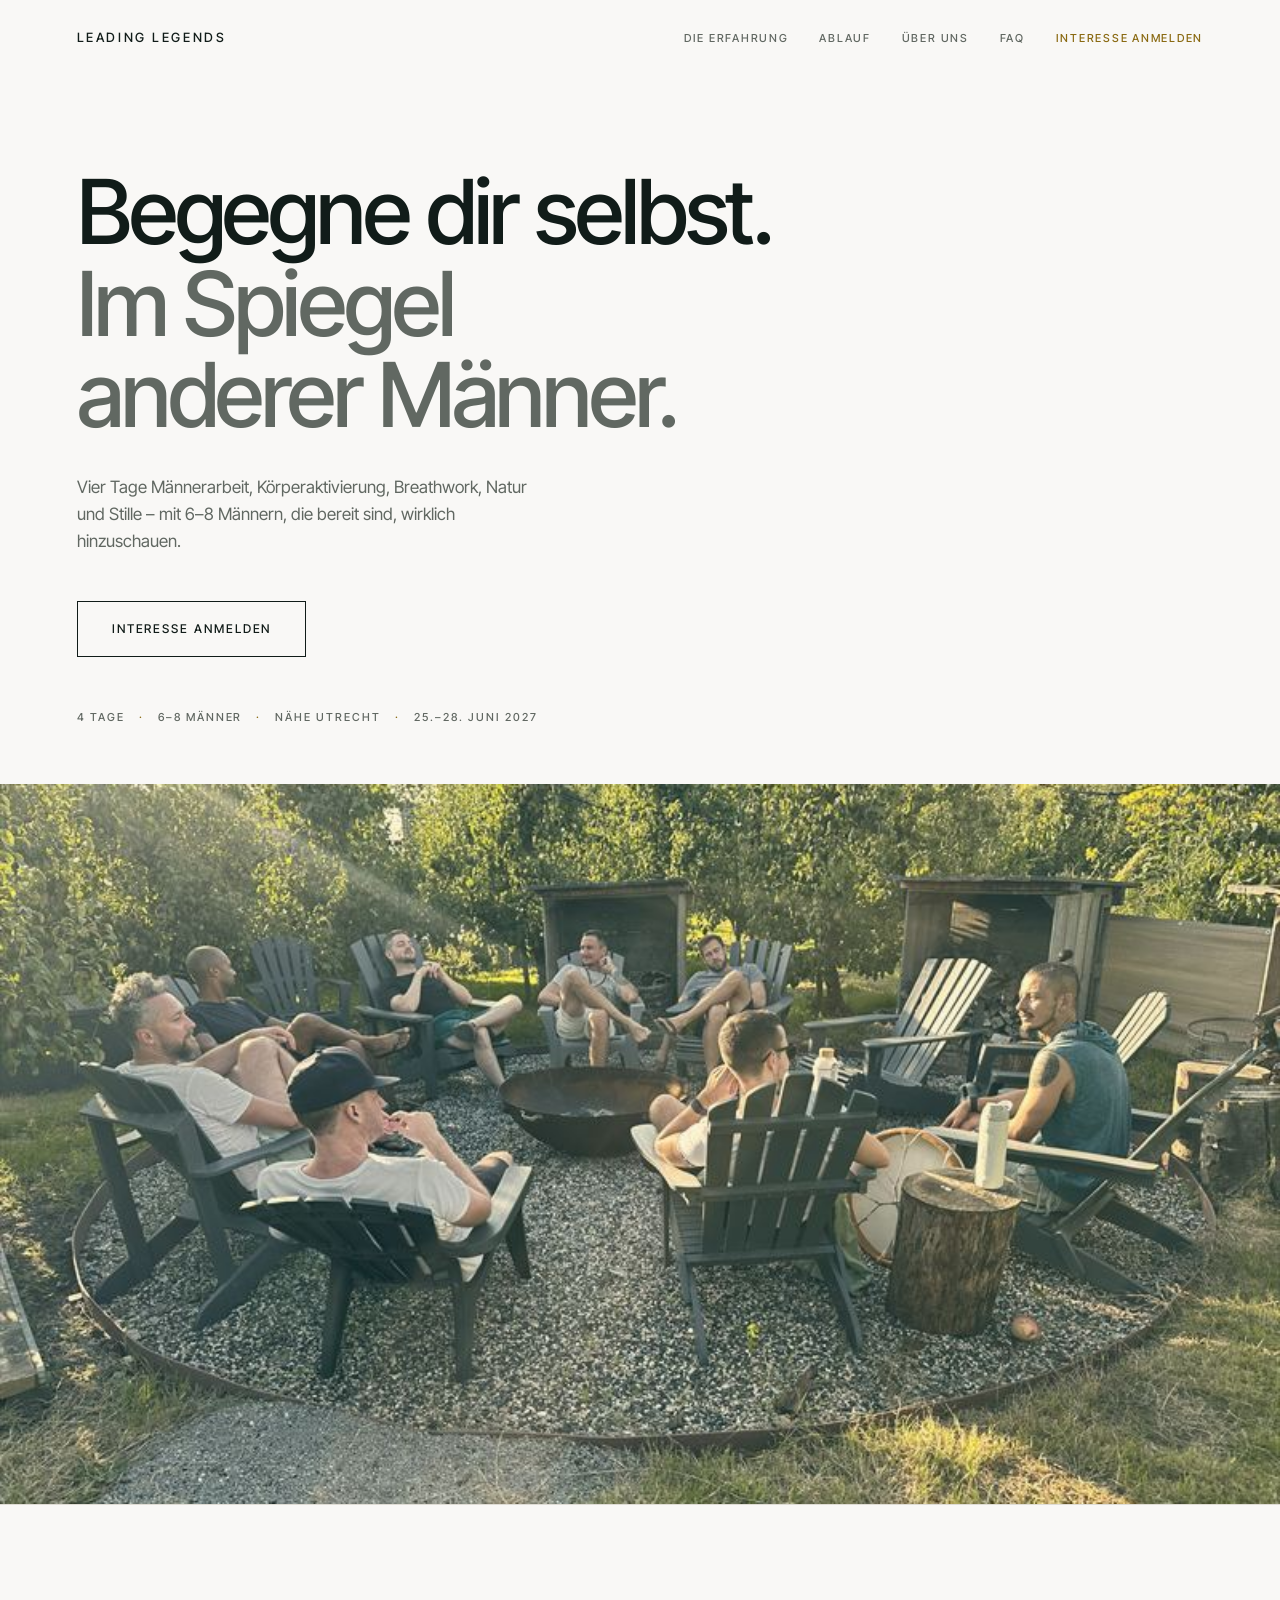
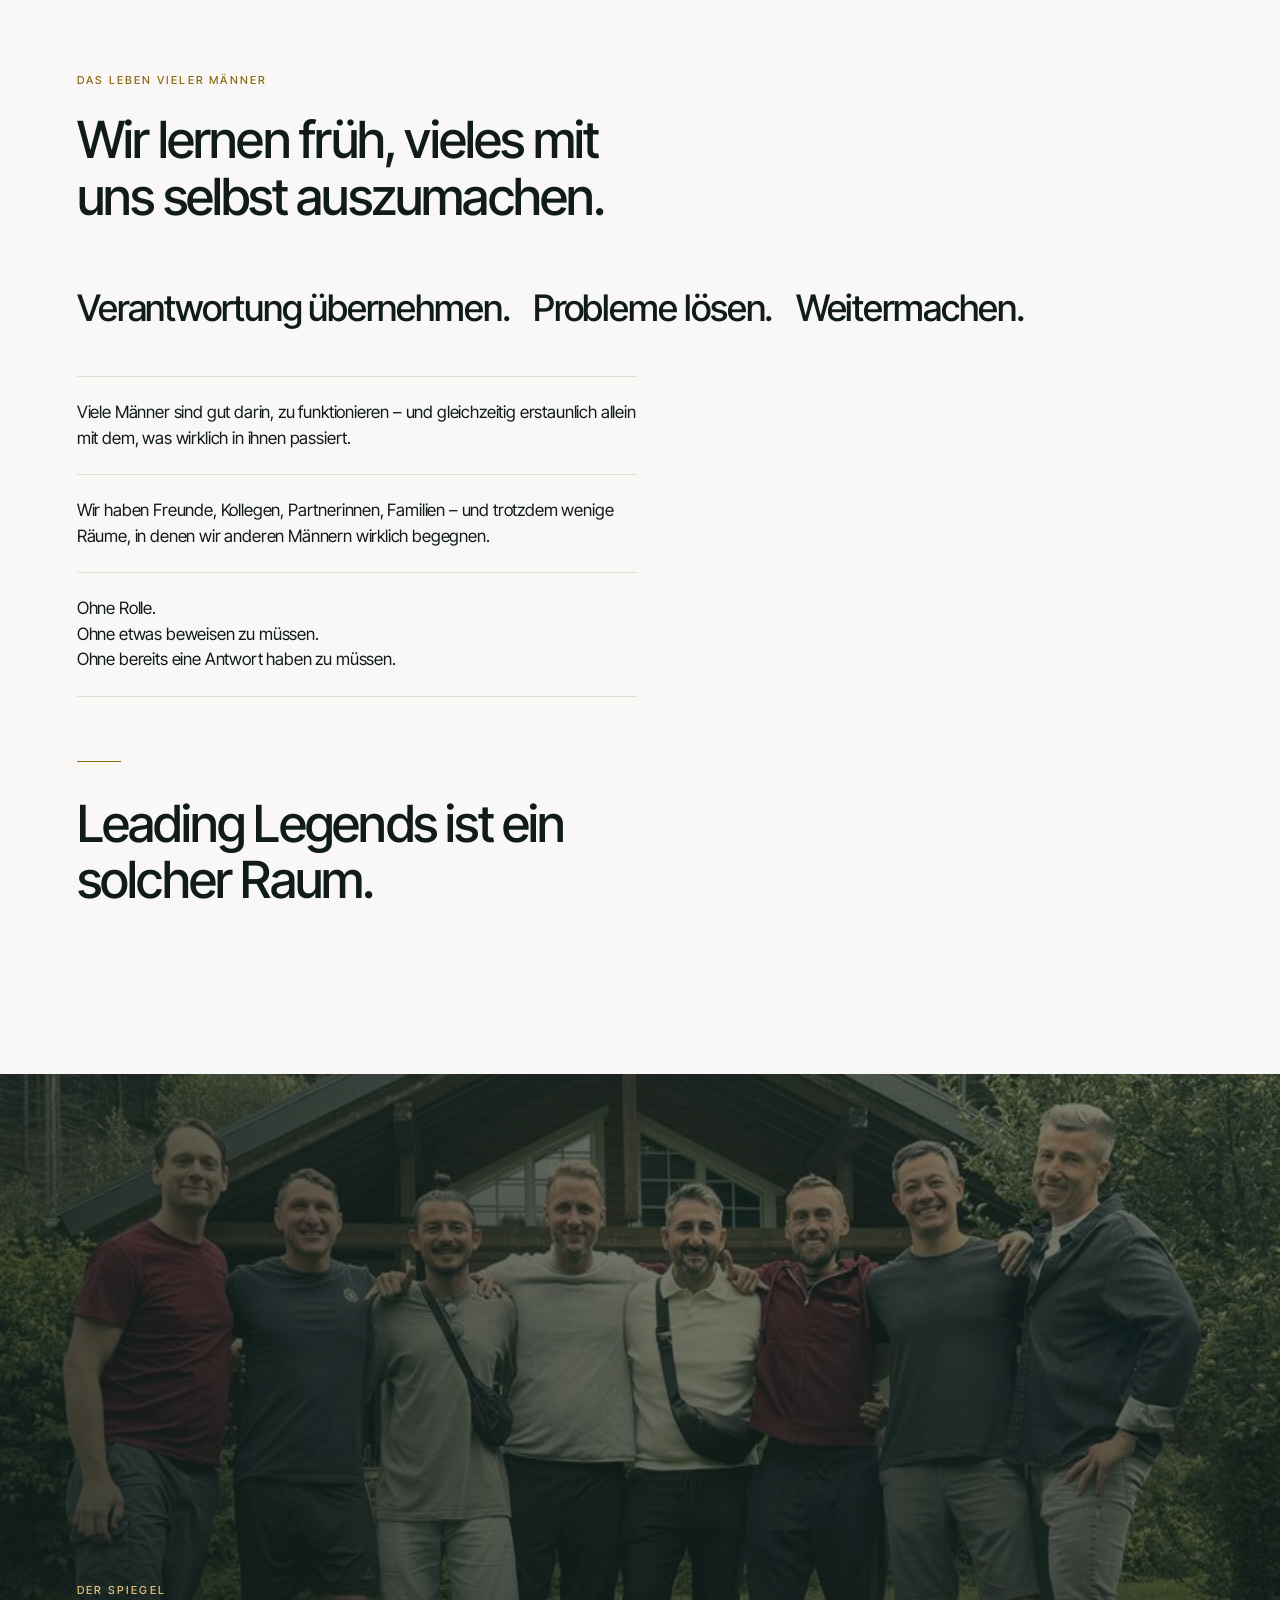
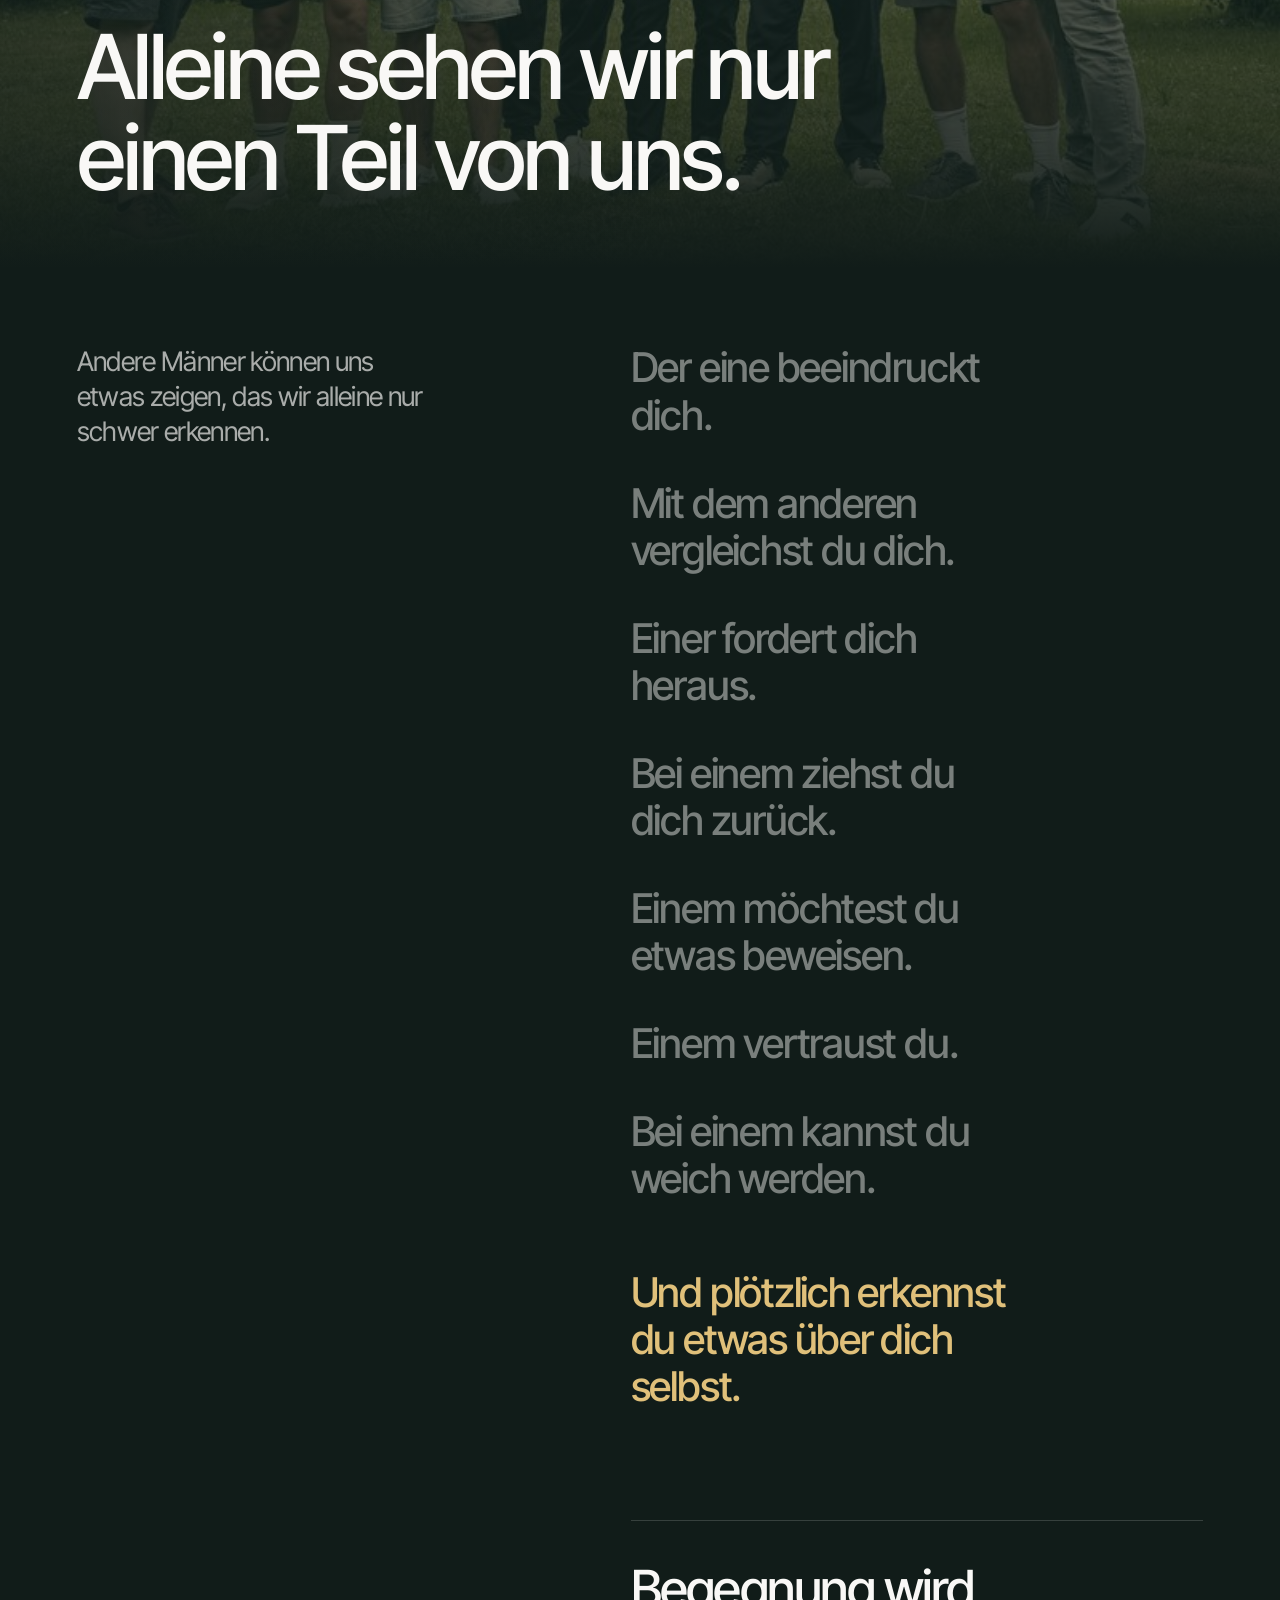
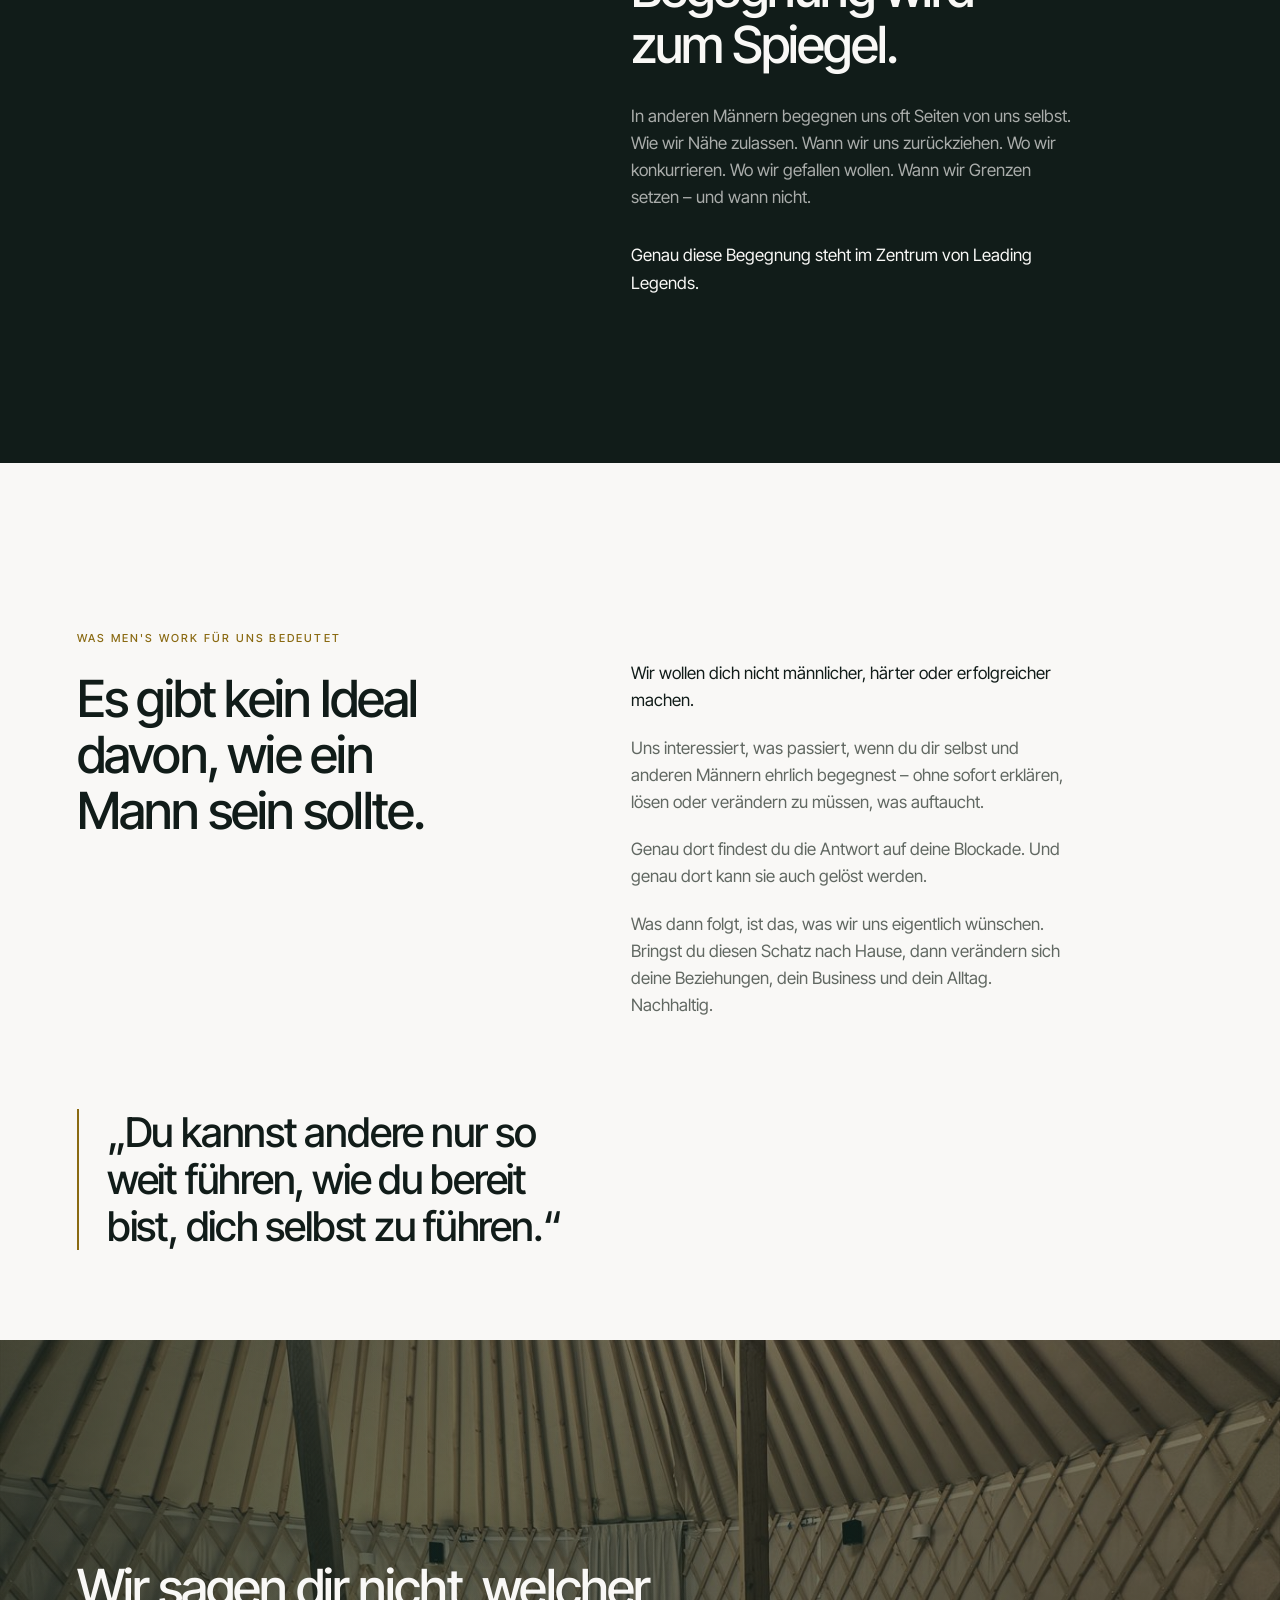
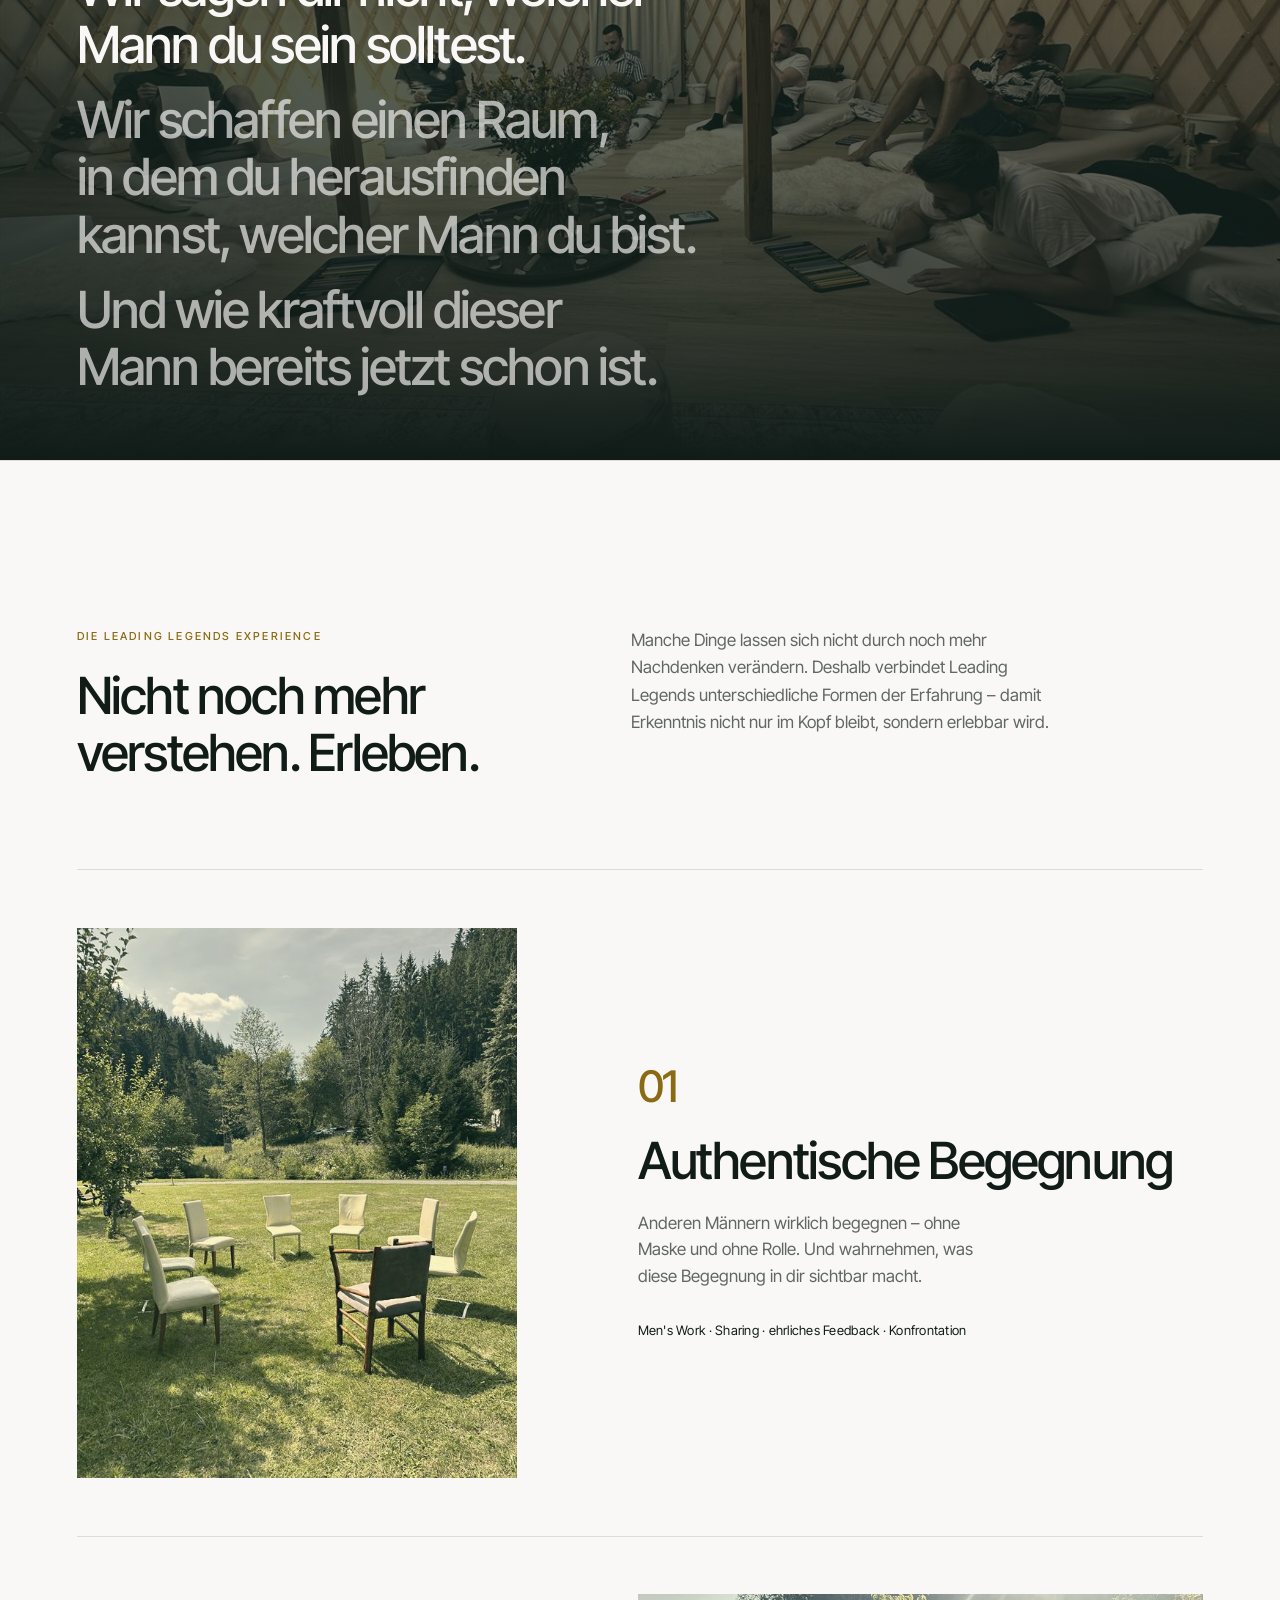
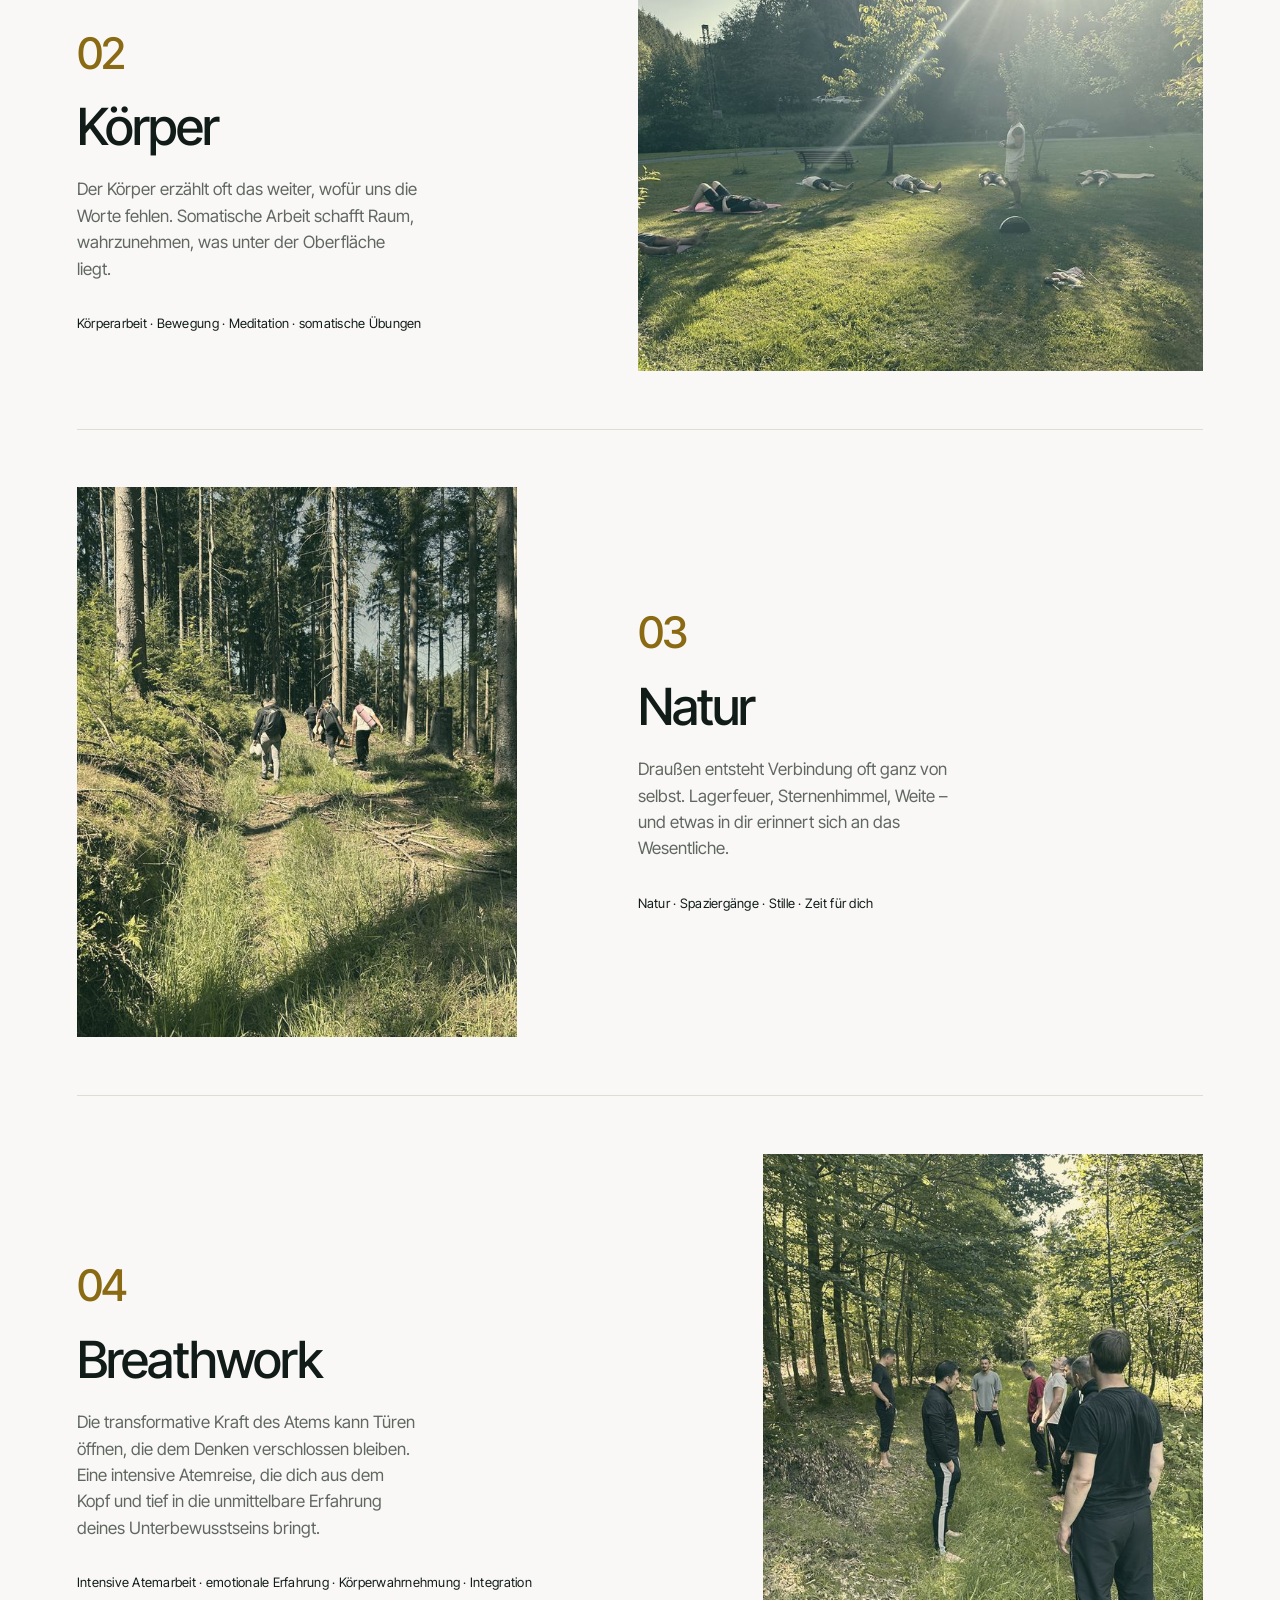
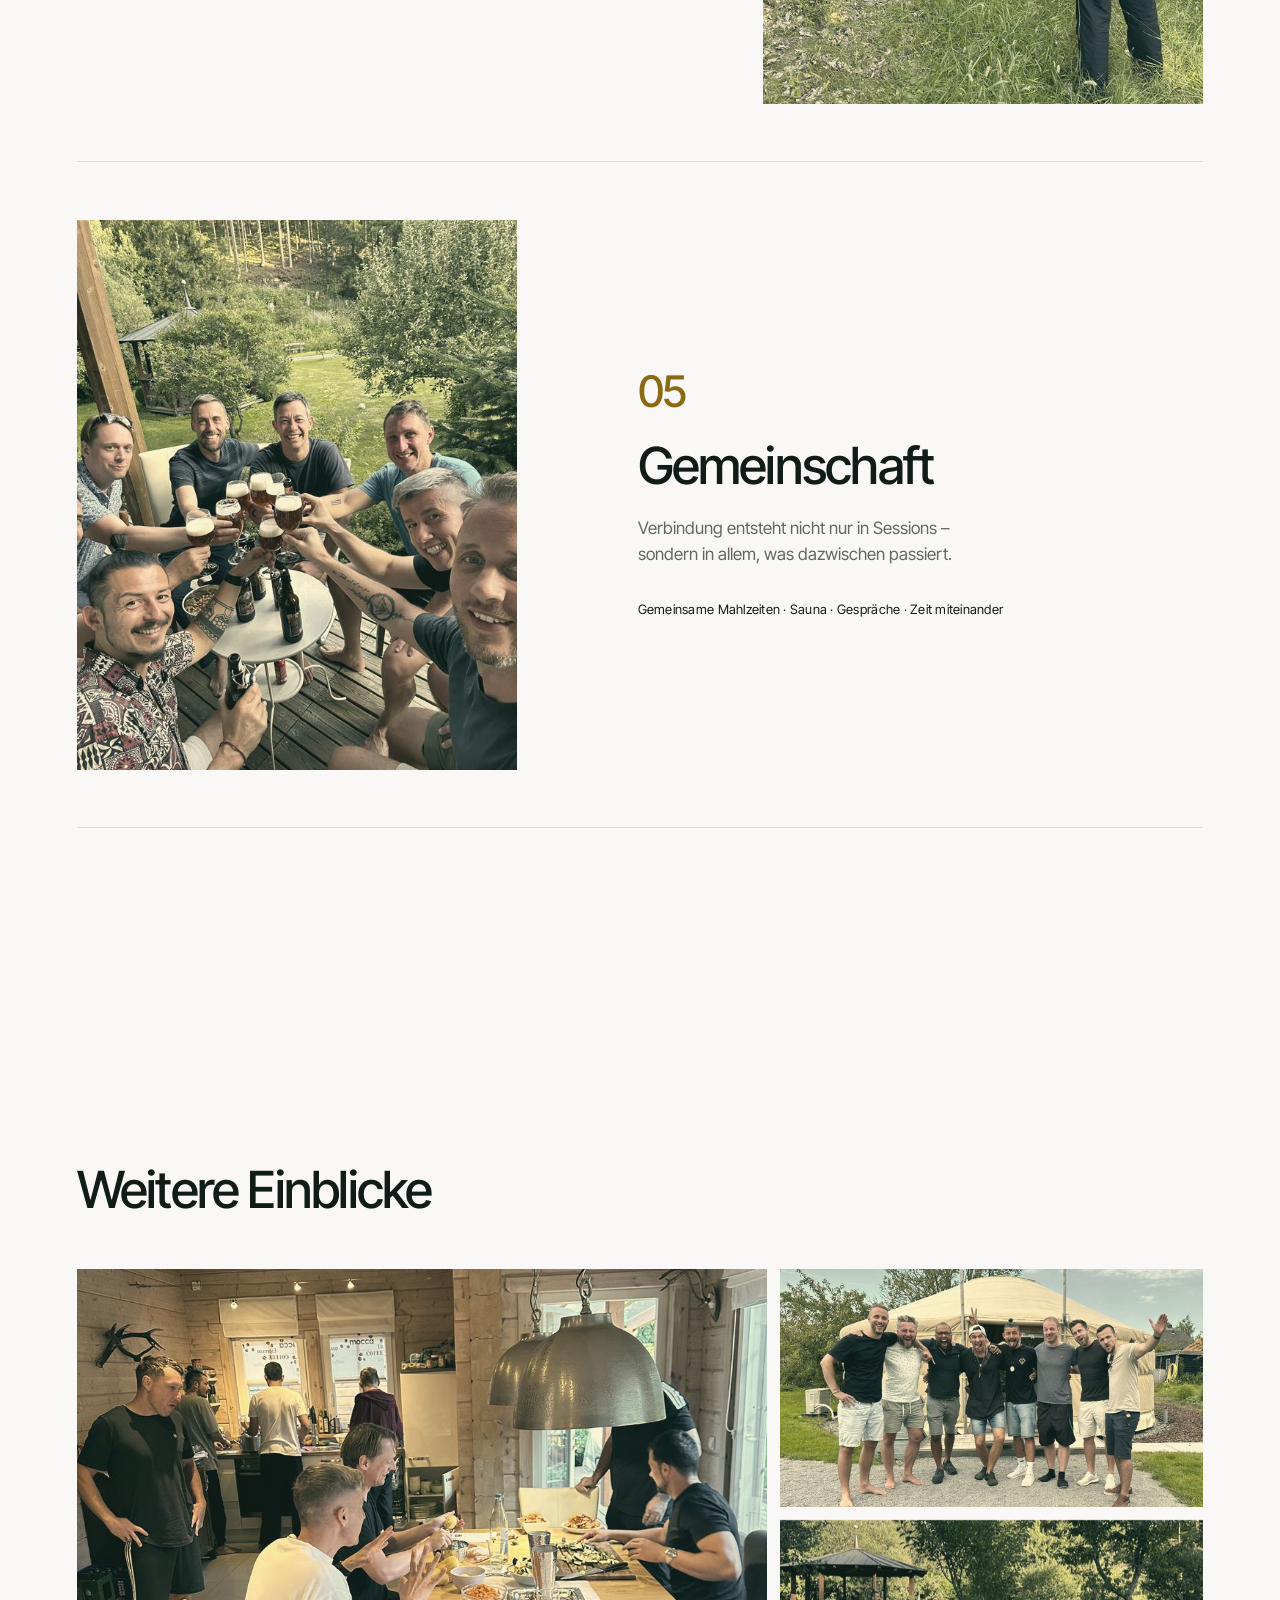
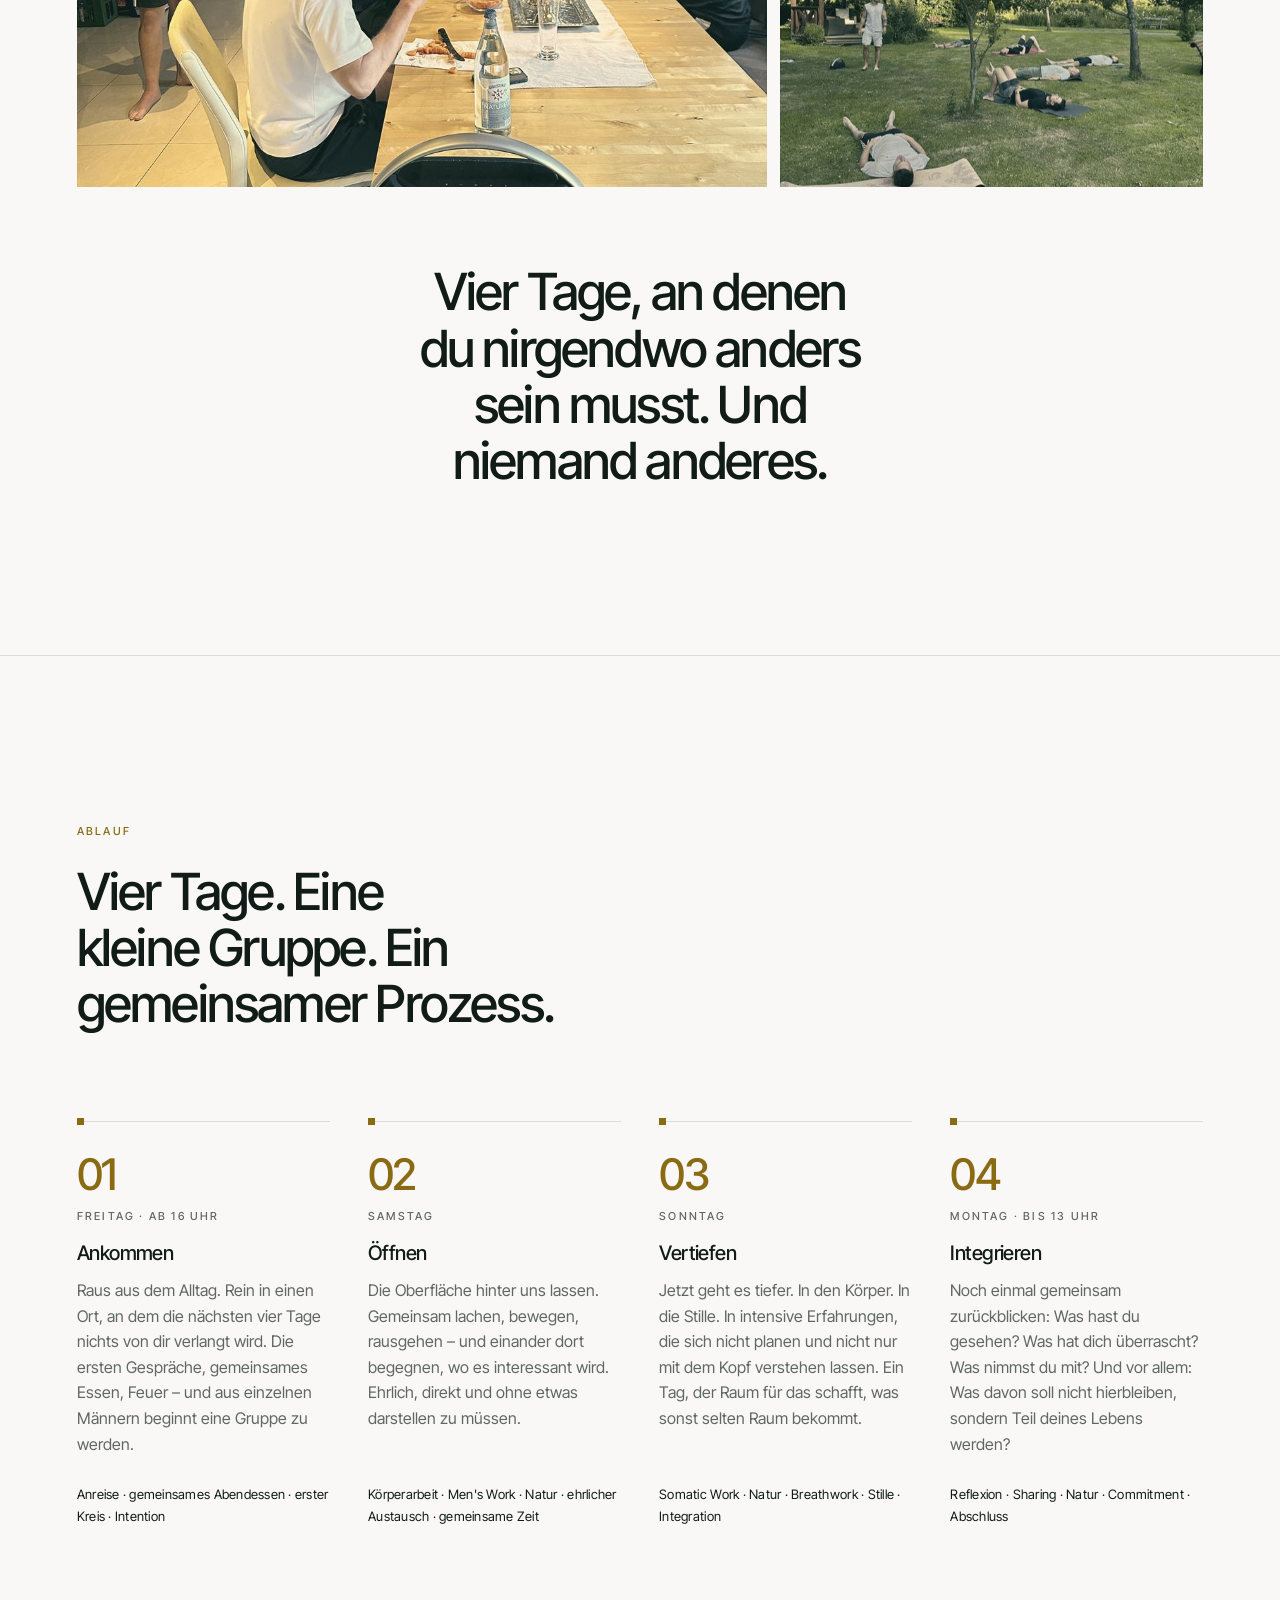
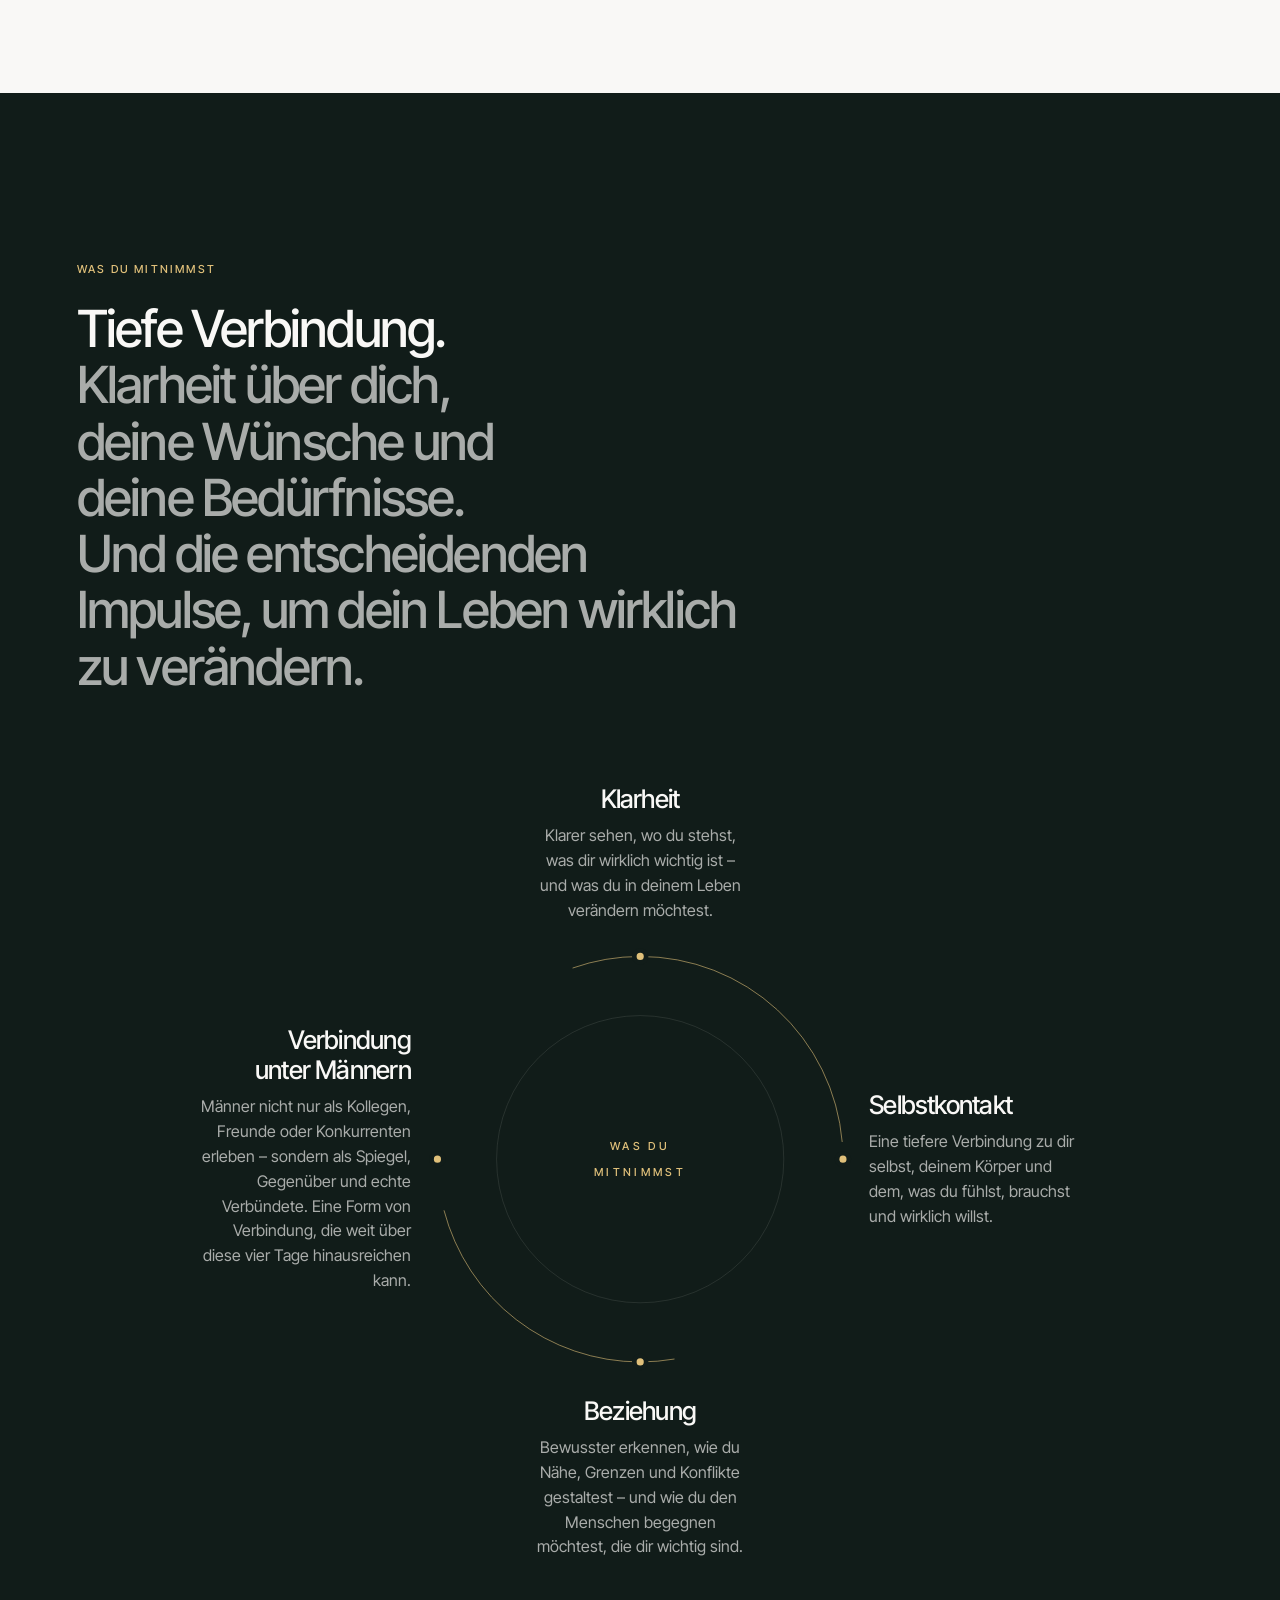
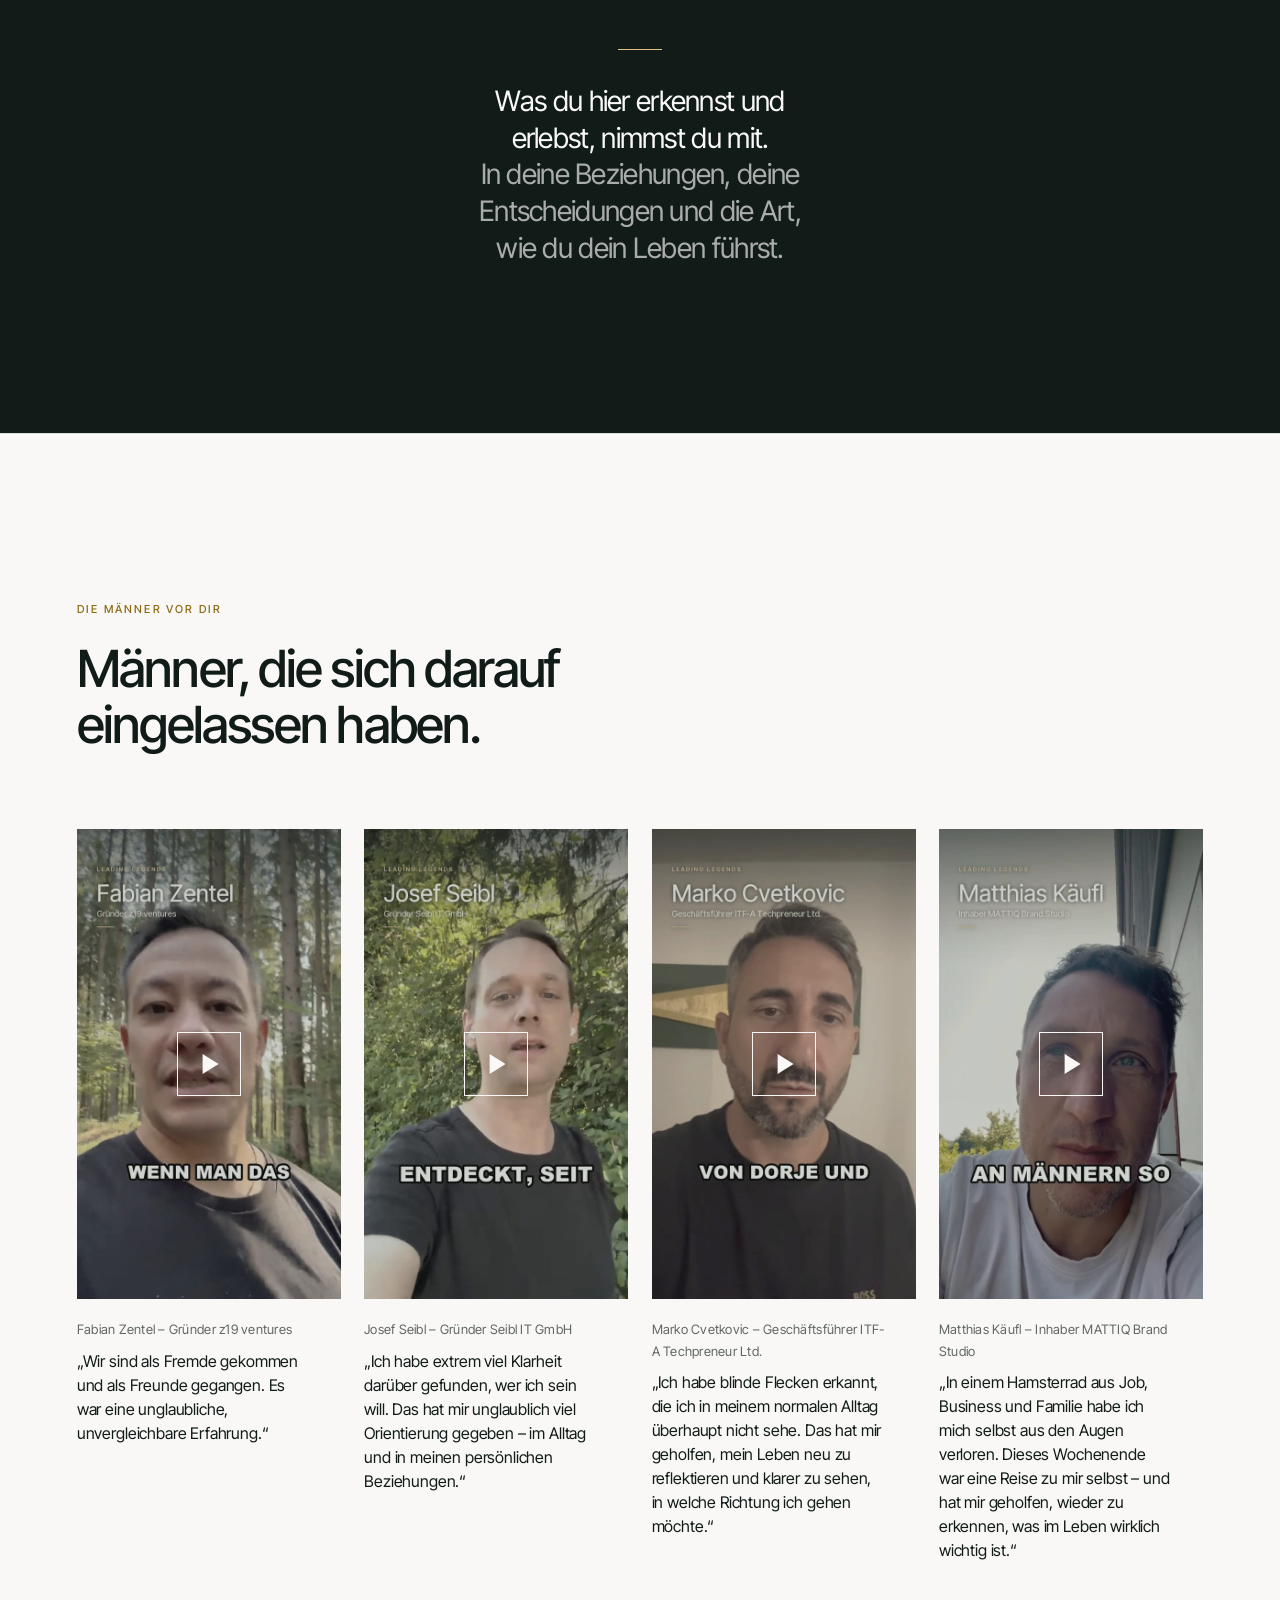
==== commit 6f4b2468: "Kundenwunsch umgesetzt (Cloud-Runner) · j-20261016-2111-alexander-faubel-fmrq" ====
--- a/index.html
+++ b/index.html
@@ -436,7 +436,7 @@
             </video>
             <button type="button" class="play" aria-label="Video-Stimme von Fabian abspielen"><span></span></button>
           </div>
-          <figcaption><p class="name">Fabian</p><p class="said">„Es war für mich etwas sehr Besonderes, mit anderen Männern tief in Themen einzutauchen und zu fühlen, was mich in meinem Leben beschäftigt.“</p></figcaption>
+          <figcaption><p class="name">Fabian Zentel – Gründer z19 ventures</p><p class="said">„Wir sind als Fremde gekommen und als Freunde gegangen. Es war eine unglaubliche, unvergleichbare Erfahrung.“</p></figcaption>
         </figure>
         <figure class="voice" data-reveal>
           <div class="voice-frame">
@@ -446,7 +446,7 @@
             </video>
             <button type="button" class="play" aria-label="Video-Stimme von Josef abspielen"><span></span></button>
           </div>
-          <figcaption><p class="name">Josef</p><p class="said">„Durch das Retreat bin ich tief mit dem Wissen &amp; Vertrauen in Kontakt gekommen, dass ich genau der Mann sein kann, der ich sein will.“</p></figcaption>
+          <figcaption><p class="name">Josef Seibl – Gründer Seibl IT GmbH</p><p class="said">„Ich habe extrem viel Klarheit darüber gefunden, wer ich sein will. Das hat mir unglaublich viel Orientierung gegeben – im Alltag und in meinen persönlichen Beziehungen.“</p></figcaption>
         </figure>
         <figure class="voice" data-reveal>
           <div class="voice-frame">
@@ -456,7 +456,7 @@
             </video>
             <button type="button" class="play" aria-label="Video-Stimme von Marko abspielen"><span></span></button>
           </div>
-          <figcaption><p class="name">Marko</p><p class="said">„Durch den Spiegel der Gruppe habe ich einige blinde Flecken in mir erkannt, die ich im Alltag so nie gesehen hätte.“</p></figcaption>
+          <figcaption><p class="name">Marko Cvetkovic – Geschäftsführer ITF-A Techpreneur Ltd.</p><p class="said">„Ich habe blinde Flecken erkannt, die ich in meinem normalen Alltag überhaupt nicht sehe. Das hat mir geholfen, mein Leben neu zu reflektieren und klarer zu sehen, in welche Richtung ich gehen möchte.“</p></figcaption>
         </figure>
         <figure class="voice" data-reveal>
           <div class="voice-frame">
@@ -466,7 +466,7 @@
             </video>
             <button type="button" class="play" aria-label="Video-Stimme von Matthias abspielen"><span></span></button>
           </div>
-          <figcaption><p class="name">Matthias</p><p class="said">„Ich hätte niemals gedacht, dass man in einer Gruppe von Männern eine so tiefgreifende, emotionale Dynamik entwickeln kann und ich dabei so tief zu mir selbst finden kann.“</p></figcaption>
+          <figcaption><p class="name">Matthias Käufl – Inhaber MATTIQ Brand Studio</p><p class="said">„In einem Hamsterrad aus Job, Business und Familie habe ich mich selbst aus den Augen verloren. Dieses Wochenende war eine Reise zu mir selbst – und hat mir geholfen, wieder zu erkennen, was im Leben wirklich wichtig ist.“</p></figcaption>
         </figure>
       </div>
       <!-- Das „eventuelle Gruppenfoto“ aus dem Doc steht bewusst nicht mehr
@@ -494,8 +494,8 @@
                alt="Dorje und Alexander stehen Arm in Arm vor einer Jurte und lächeln in die Kamera.">
         </figure>
         <div class="us-intro">
-          <p data-reveal>Wir verstehen uns nicht als Männer, die anderen Männern erklären, wie sie leben sollten. Unsere Aufgabe ist es, den Rahmen zu halten, Orientierung zu geben und selbst präsent zu sein – für das, was in diesen vier Tagen entsteht.</p>
-          <p data-reveal>Unsere Aufgabe ist nicht, Antworten für dich zu haben. Unsere Aufgabe ist es, einen Rahmen zu schaffen, in dem ehrliche <strong>Selbsterfahrung</strong> möglich wird. Die einzige Art der Erfahrung, die den Unterschied macht.</p>
+          <p data-reveal>Alexander und Dorje begegneten sich 2020 in Portugal bei einem Men’s Circle. Aus dieser Begegnung wurde Freundschaft – und schließlich gemeinsame Arbeit.</p>
+          <blockquote class="us-pull" data-reveal>„Wir verstehen uns nicht als Männer, die anderen Männern Antworten vorgeben. Wir sehen unsere Aufgabe darin, einen Rahmen zu schaffen, in dem ehrliche Selbsterfahrung möglich wird. Die einzige Art der Erfahrung, die den Unterschied macht.“</blockquote>
         </div>
       </div>
 
@@ -523,8 +523,6 @@
           </details>
         </article>
       </div>
-
-      <p class="us-quote" data-reveal>„Wir verstehen unsere Aufgabe nicht darin, dir zu sagen, wie du als Mann sein solltest. Wir schaffen einen Rahmen, in dem du selbst herausfinden kannst, was für dich wahr ist.“</p>
     </div>
   </section>
 
--- a/assets/site.css
+++ b/assets/site.css
@@ -727,7 +727,7 @@
    kalibriert (Variante 2 von 3). */
 .voice-frame.is-playing video{filter:saturate(.72) sepia(.2) contrast(.9) brightness(1.04);}
 .voice figcaption{margin-top:clamp(14px,1.6vw,20px);}
-.voice .name{font-size:var(--t-meta);letter-spacing:.02em;color:var(--muted);}
+.voice .name{max-width:30ch;font-size:var(--t-meta);letter-spacing:.02em;color:var(--muted);}
 .voice .said{margin-top:8px;font-size:var(--t-body);line-height:1.5;letter-spacing:-.01em;max-width:26ch;}
 
 /* ─── 14 · Alexander & Dorje ───────────────────────────────────────────── */
@@ -738,6 +738,7 @@
 .us-media{margin:0;}
 .us-media img{display:block;width:100%;height:auto;aspect-ratio:3/2;object-fit:cover;}
 .us-intro p{font-size:var(--t-lead);line-height:1.6;max-width:48ch;}
+.us-pull{margin-top:clamp(18px,2vw,28px);padding-left:clamp(16px,2vw,26px);border-left:1px solid var(--gold);font-size:var(--t-lead);line-height:1.6;max-width:48ch;color:var(--muted);}
 .us-intro p+p{margin-top:clamp(18px,2vw,28px);color:var(--muted);}
 @media (min-width:900px){
   .us-top{grid-template-columns:56fr 44fr;column-gap:clamp(40px,6vw,100px);align-items:center;}
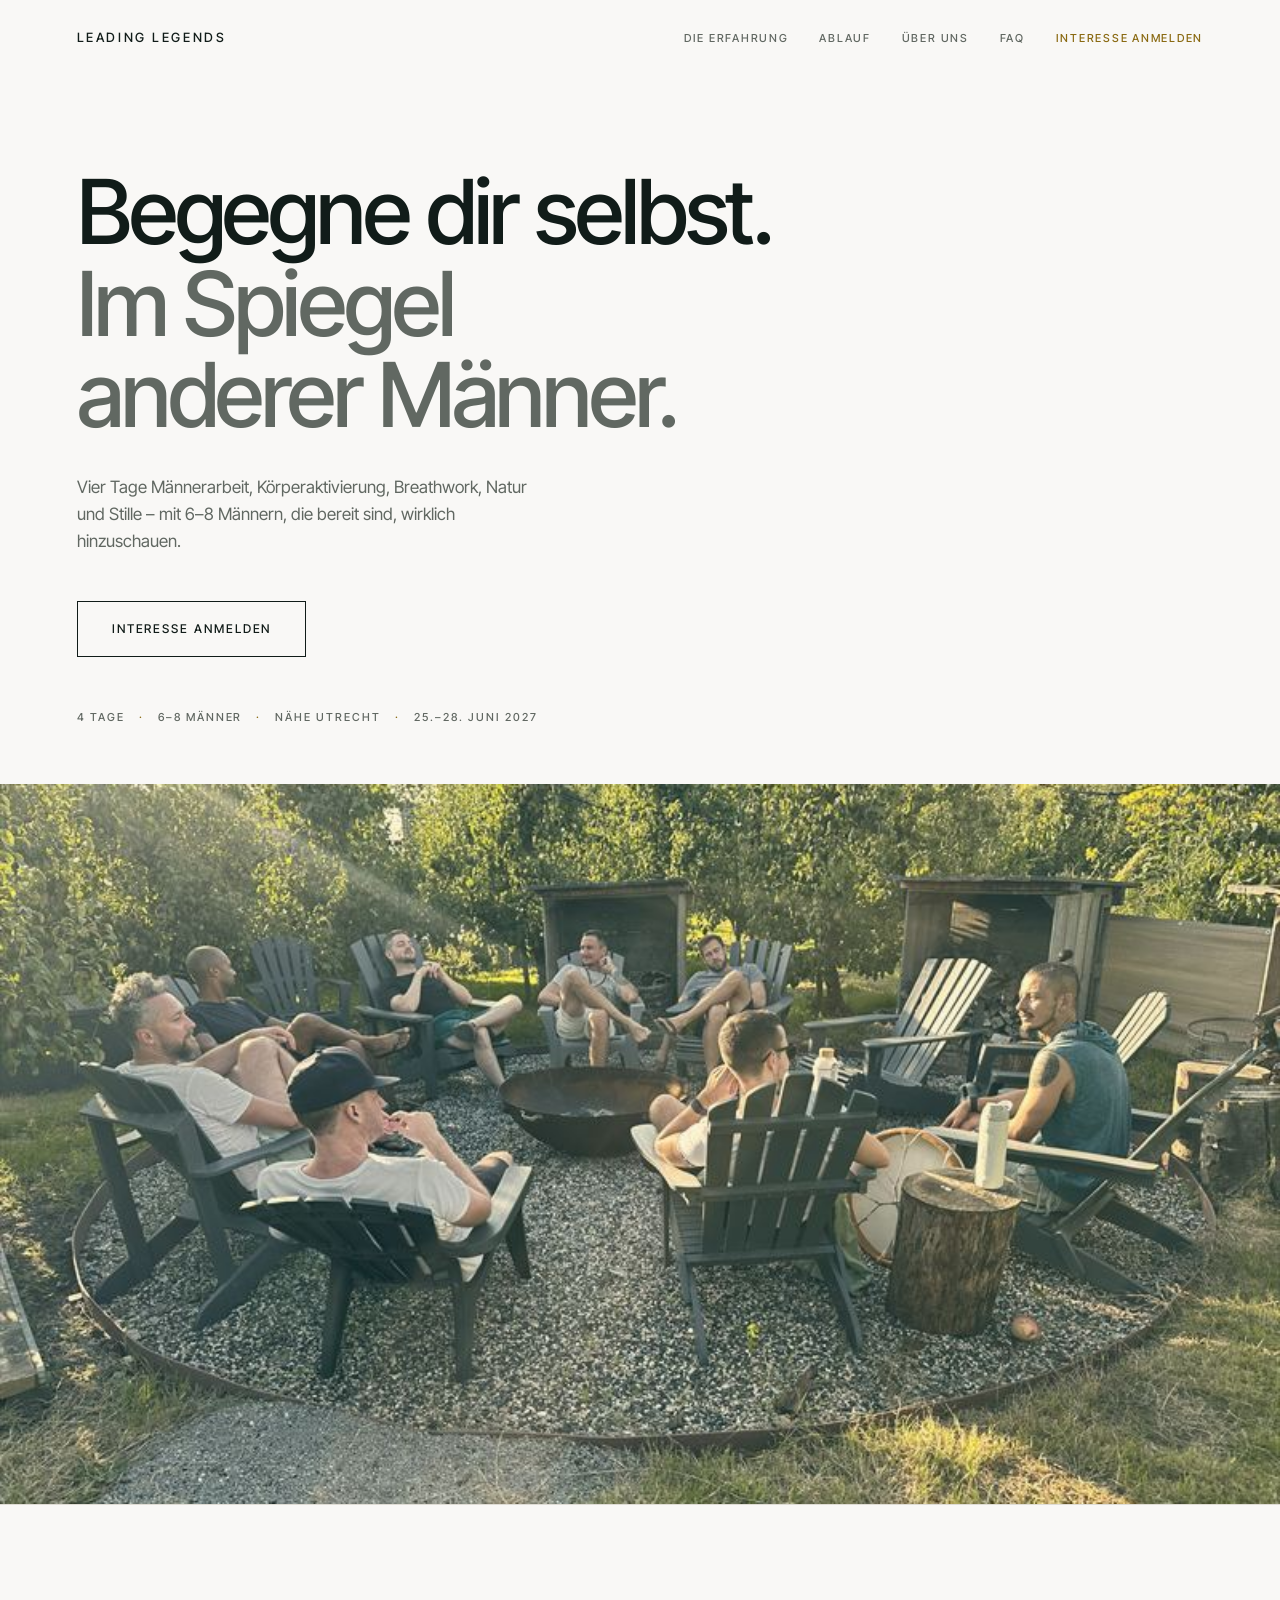
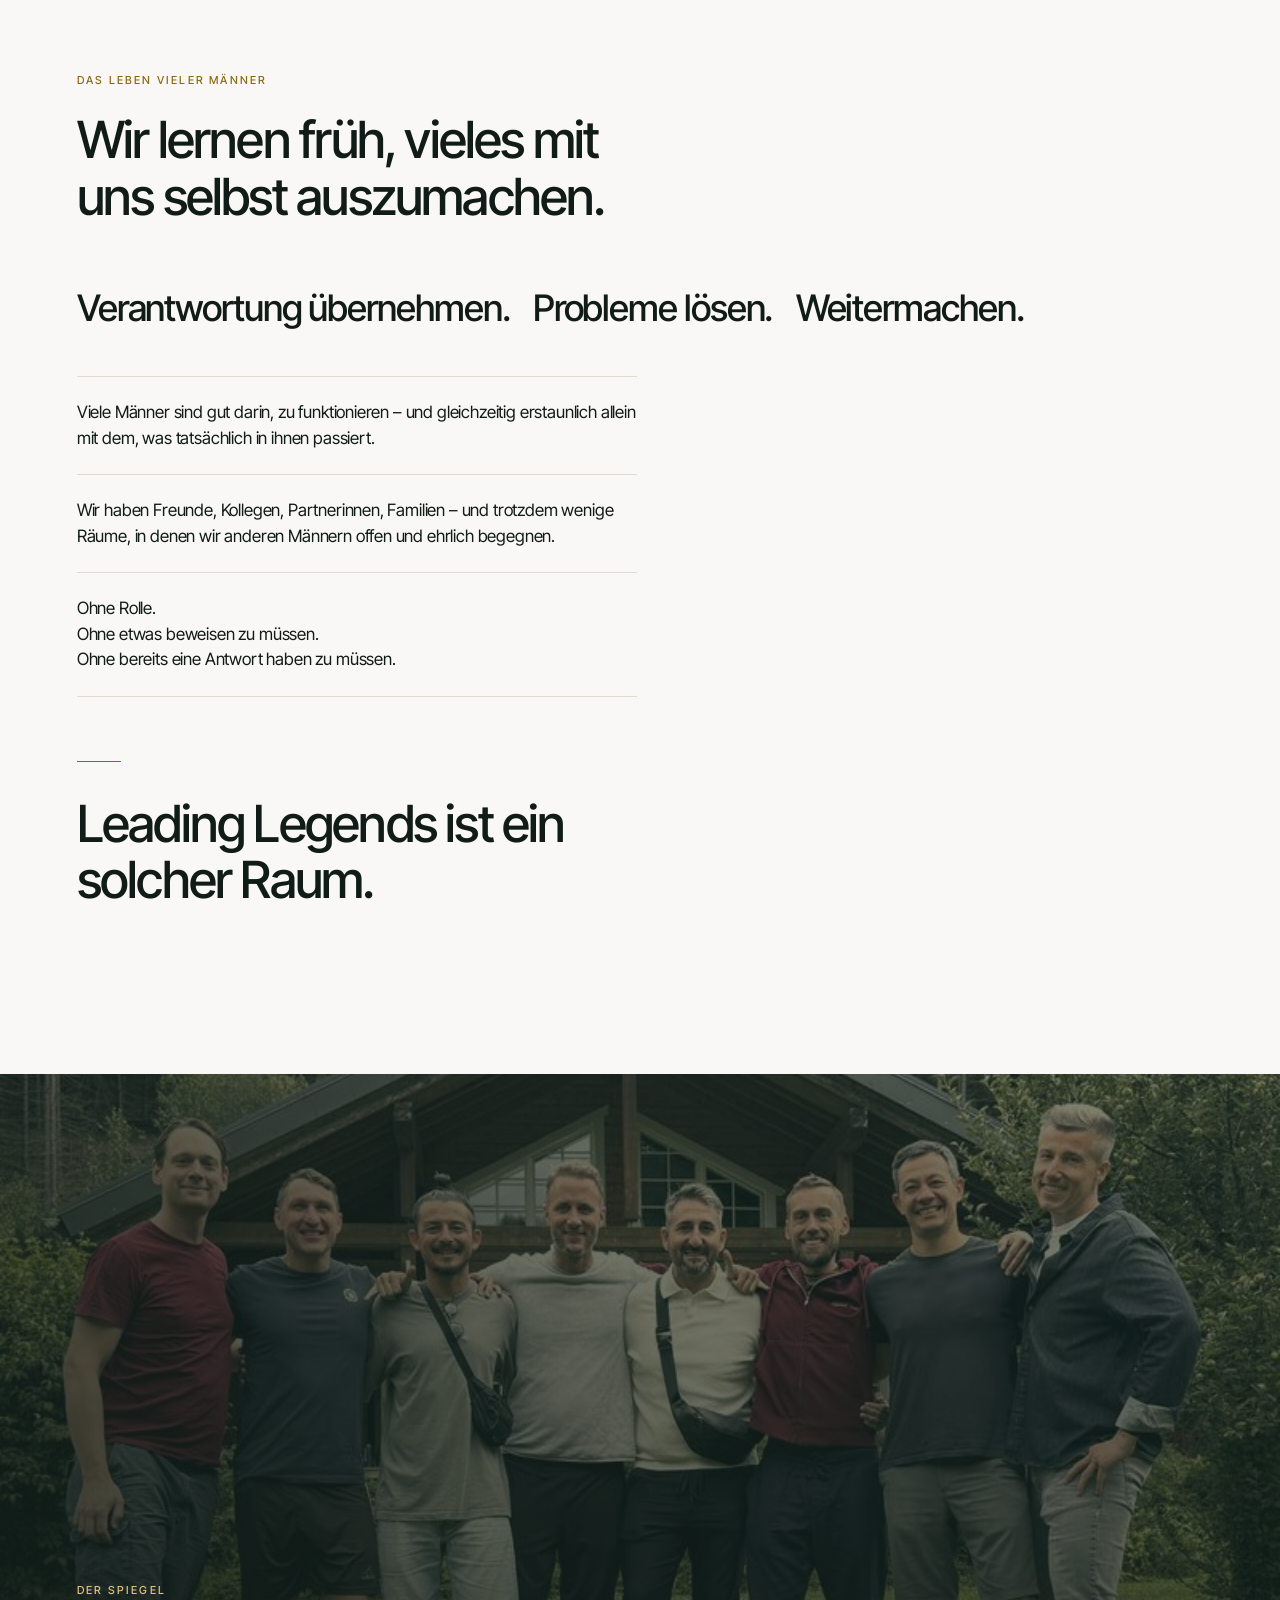
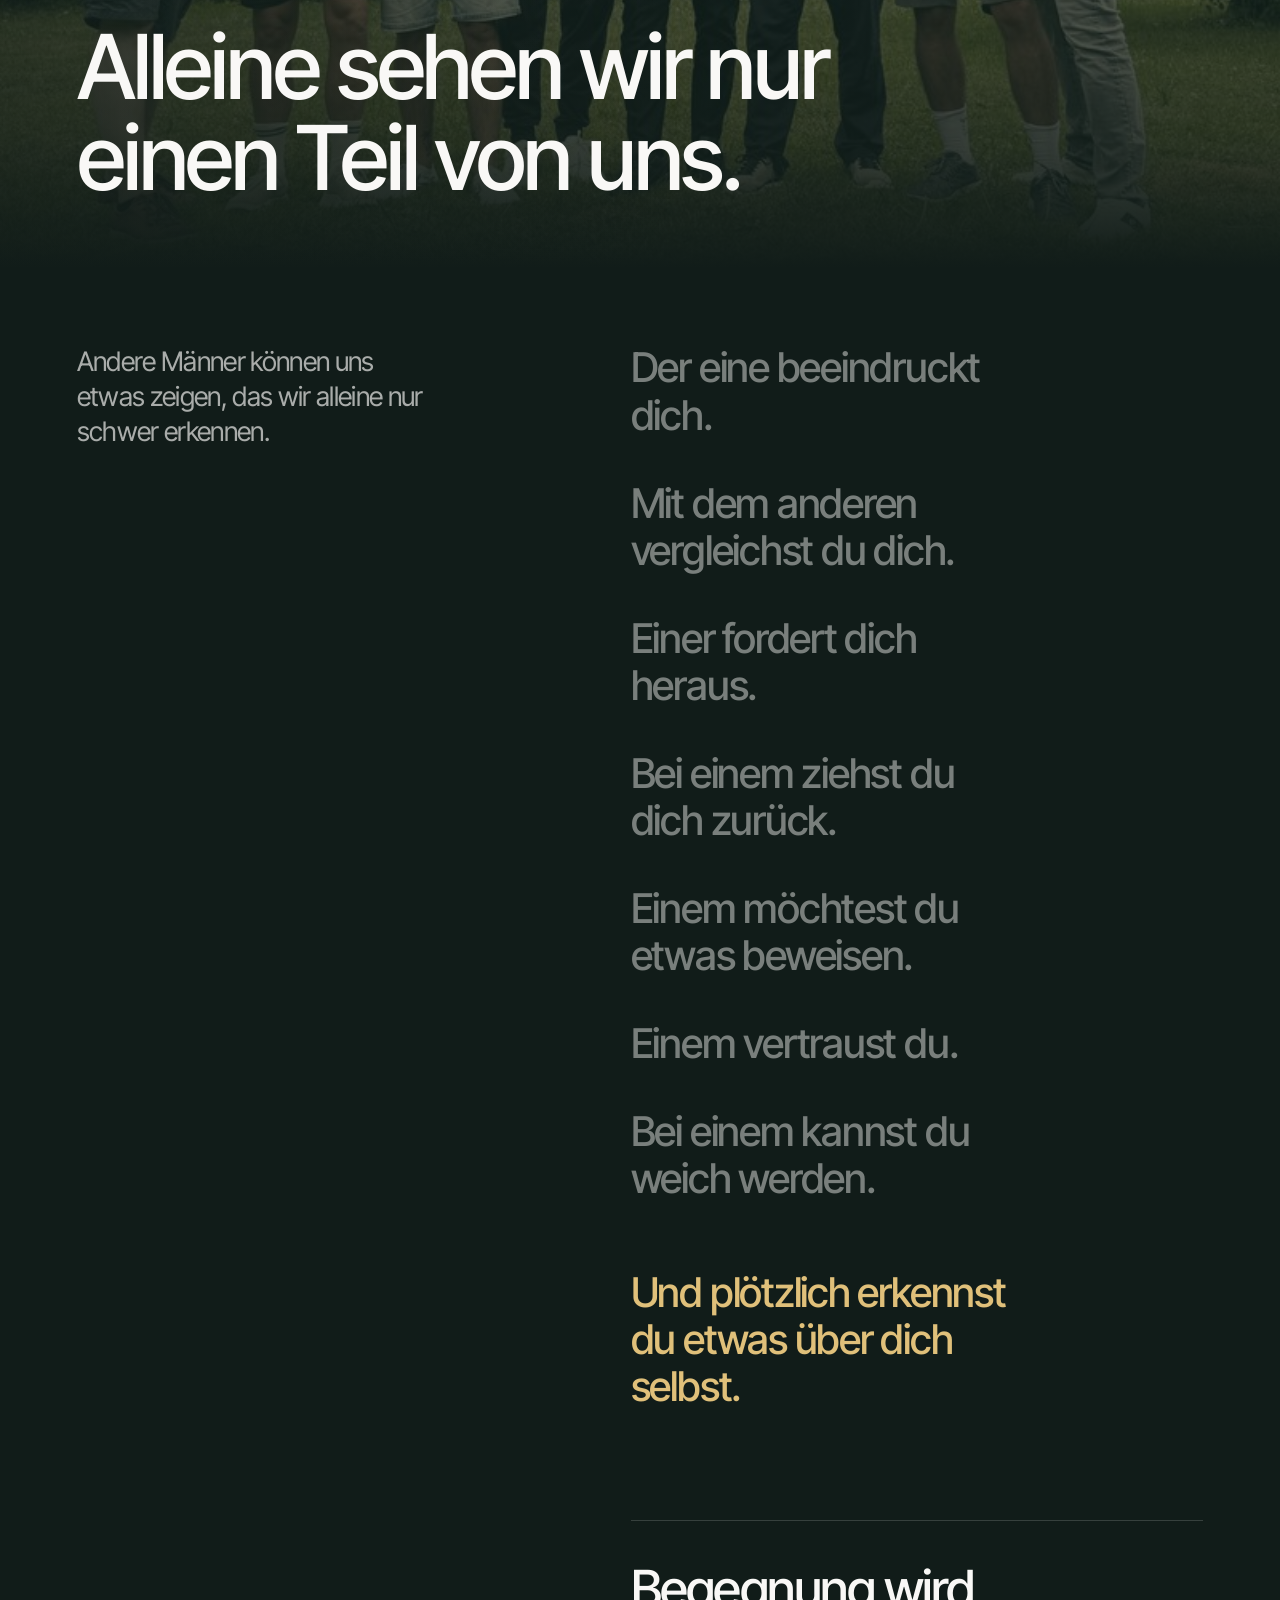
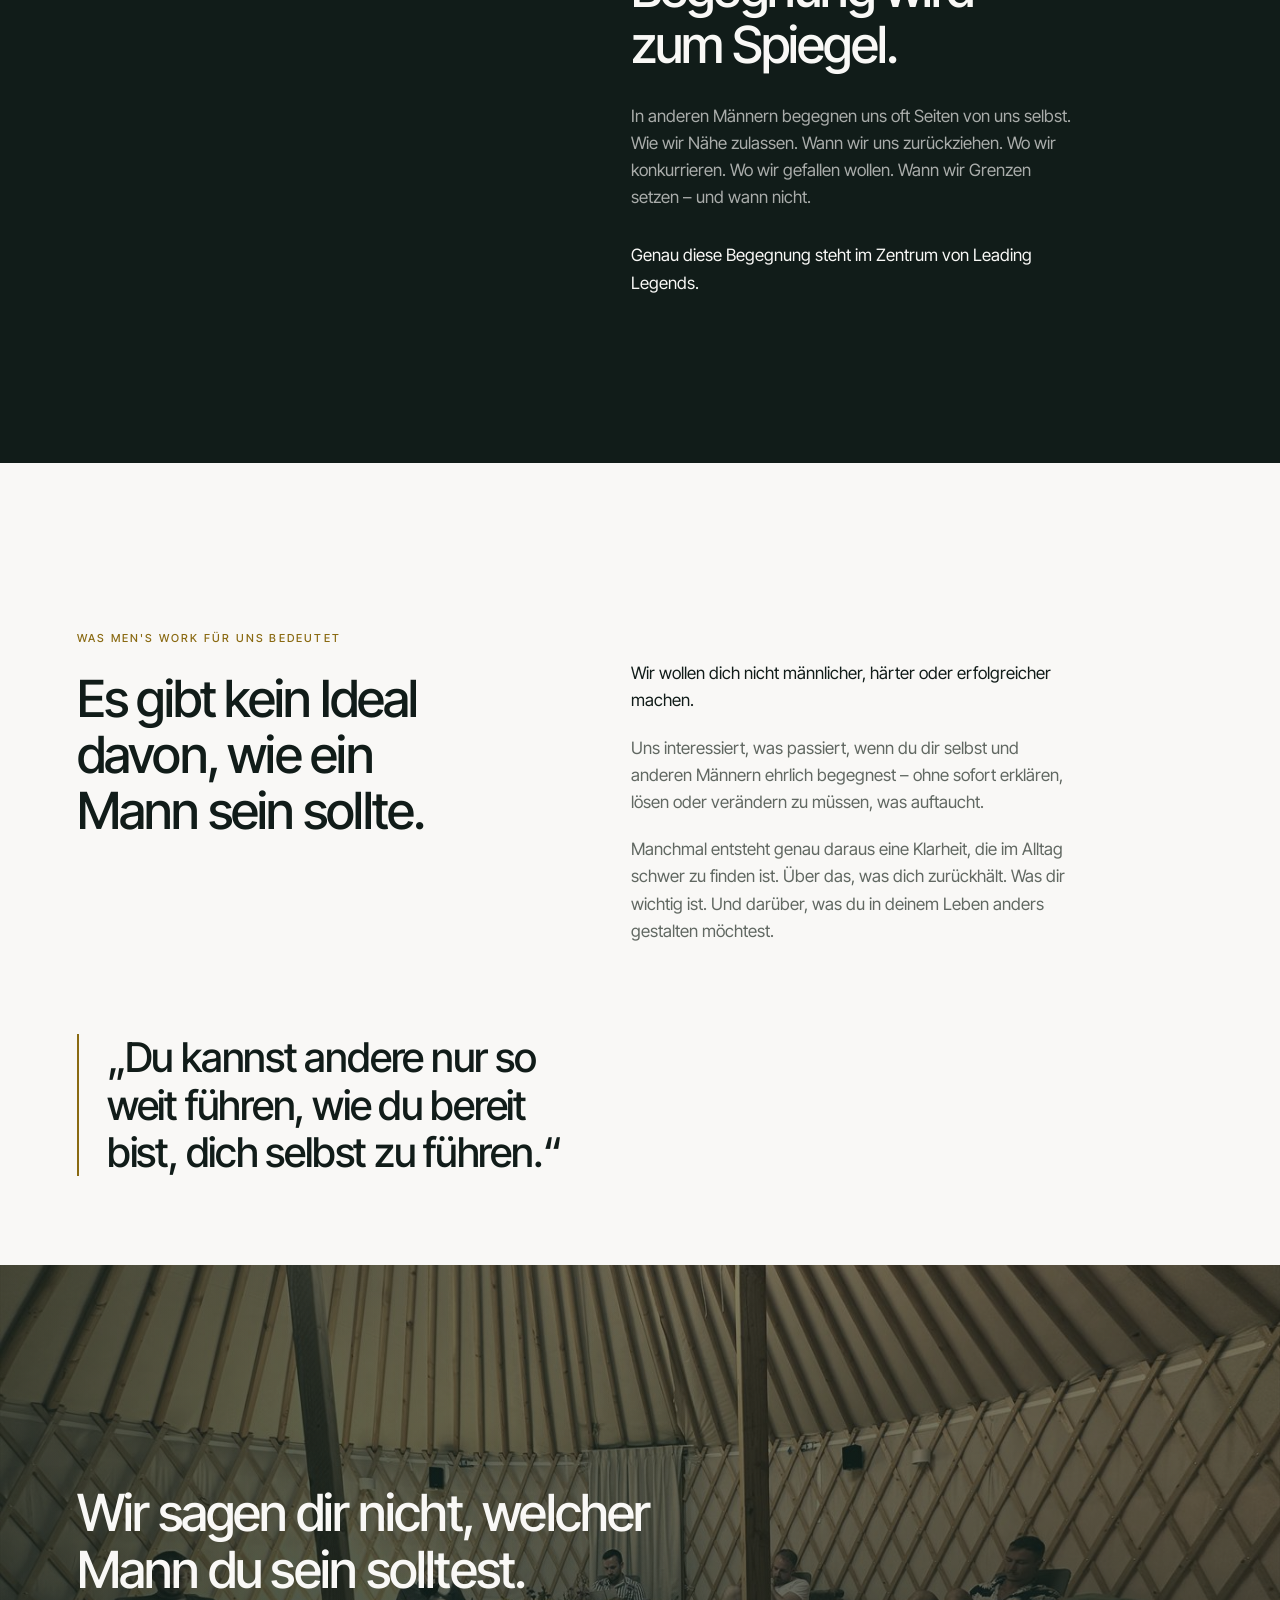
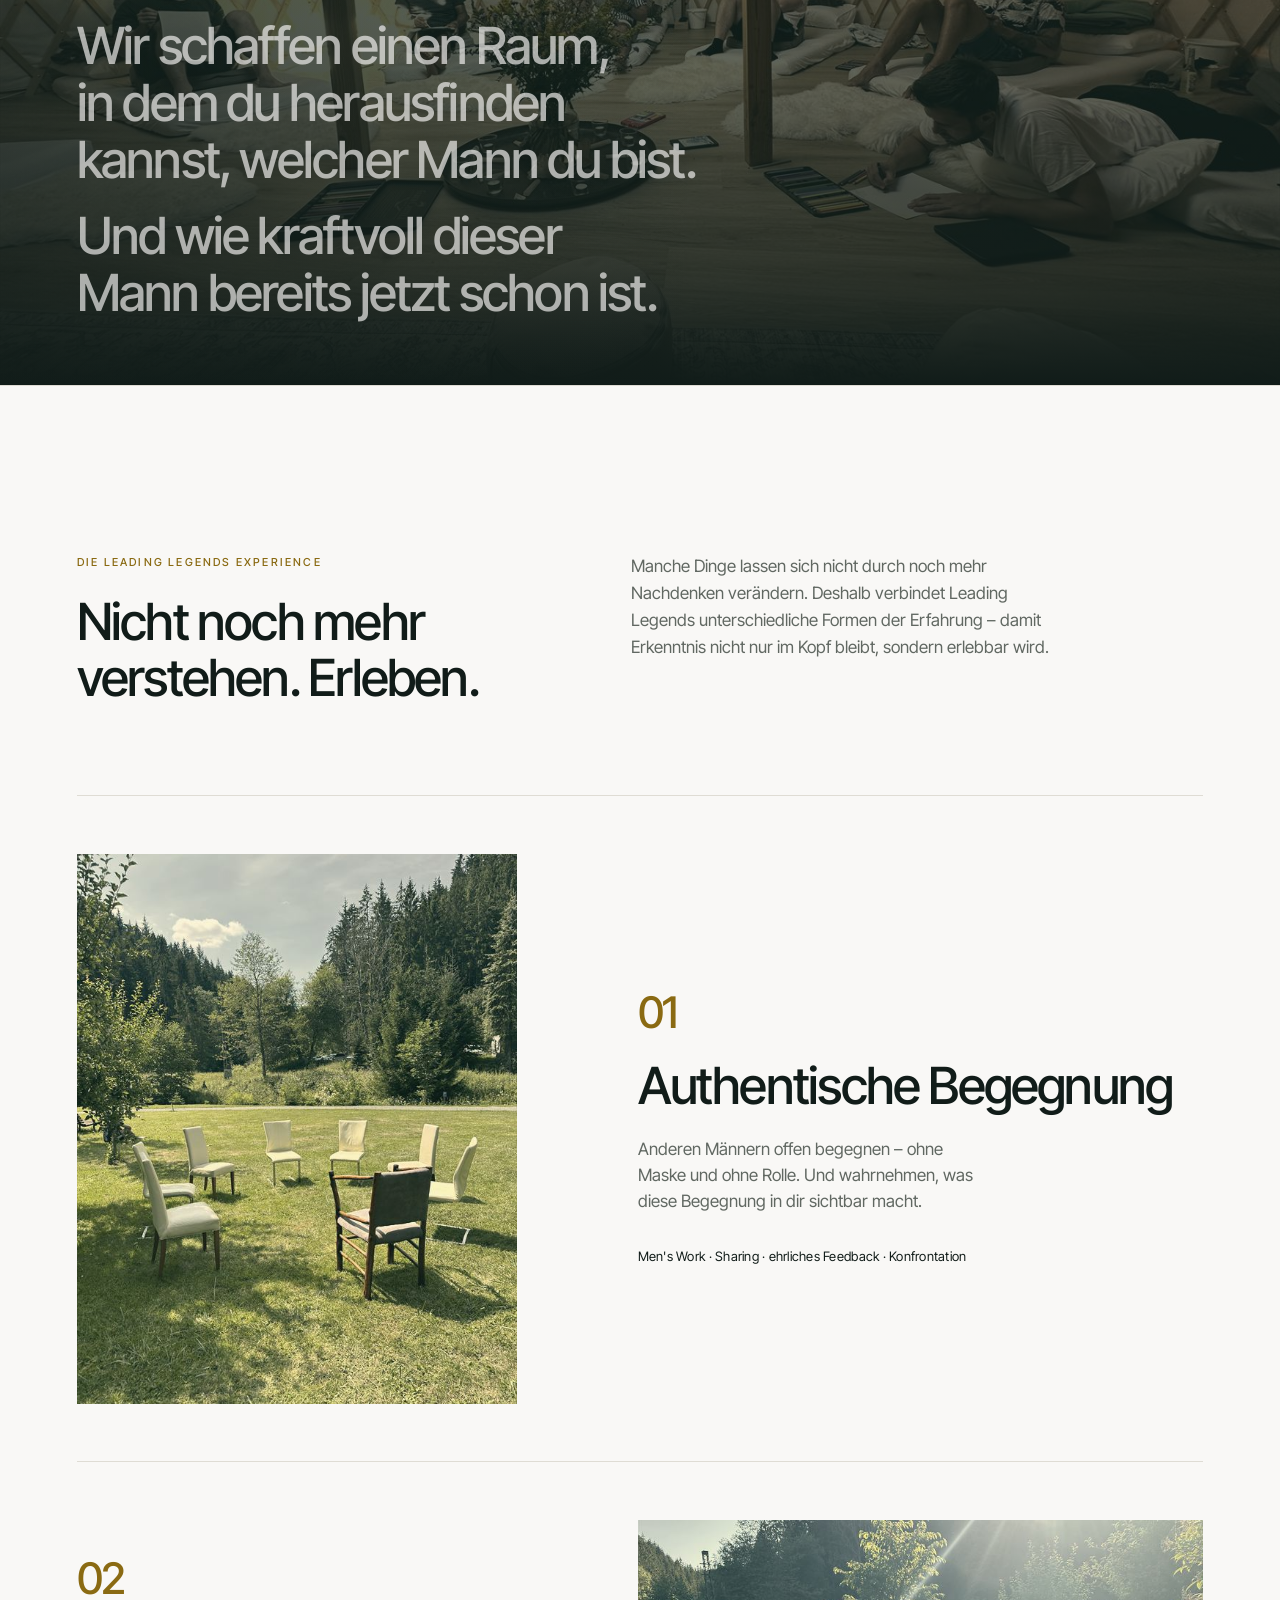
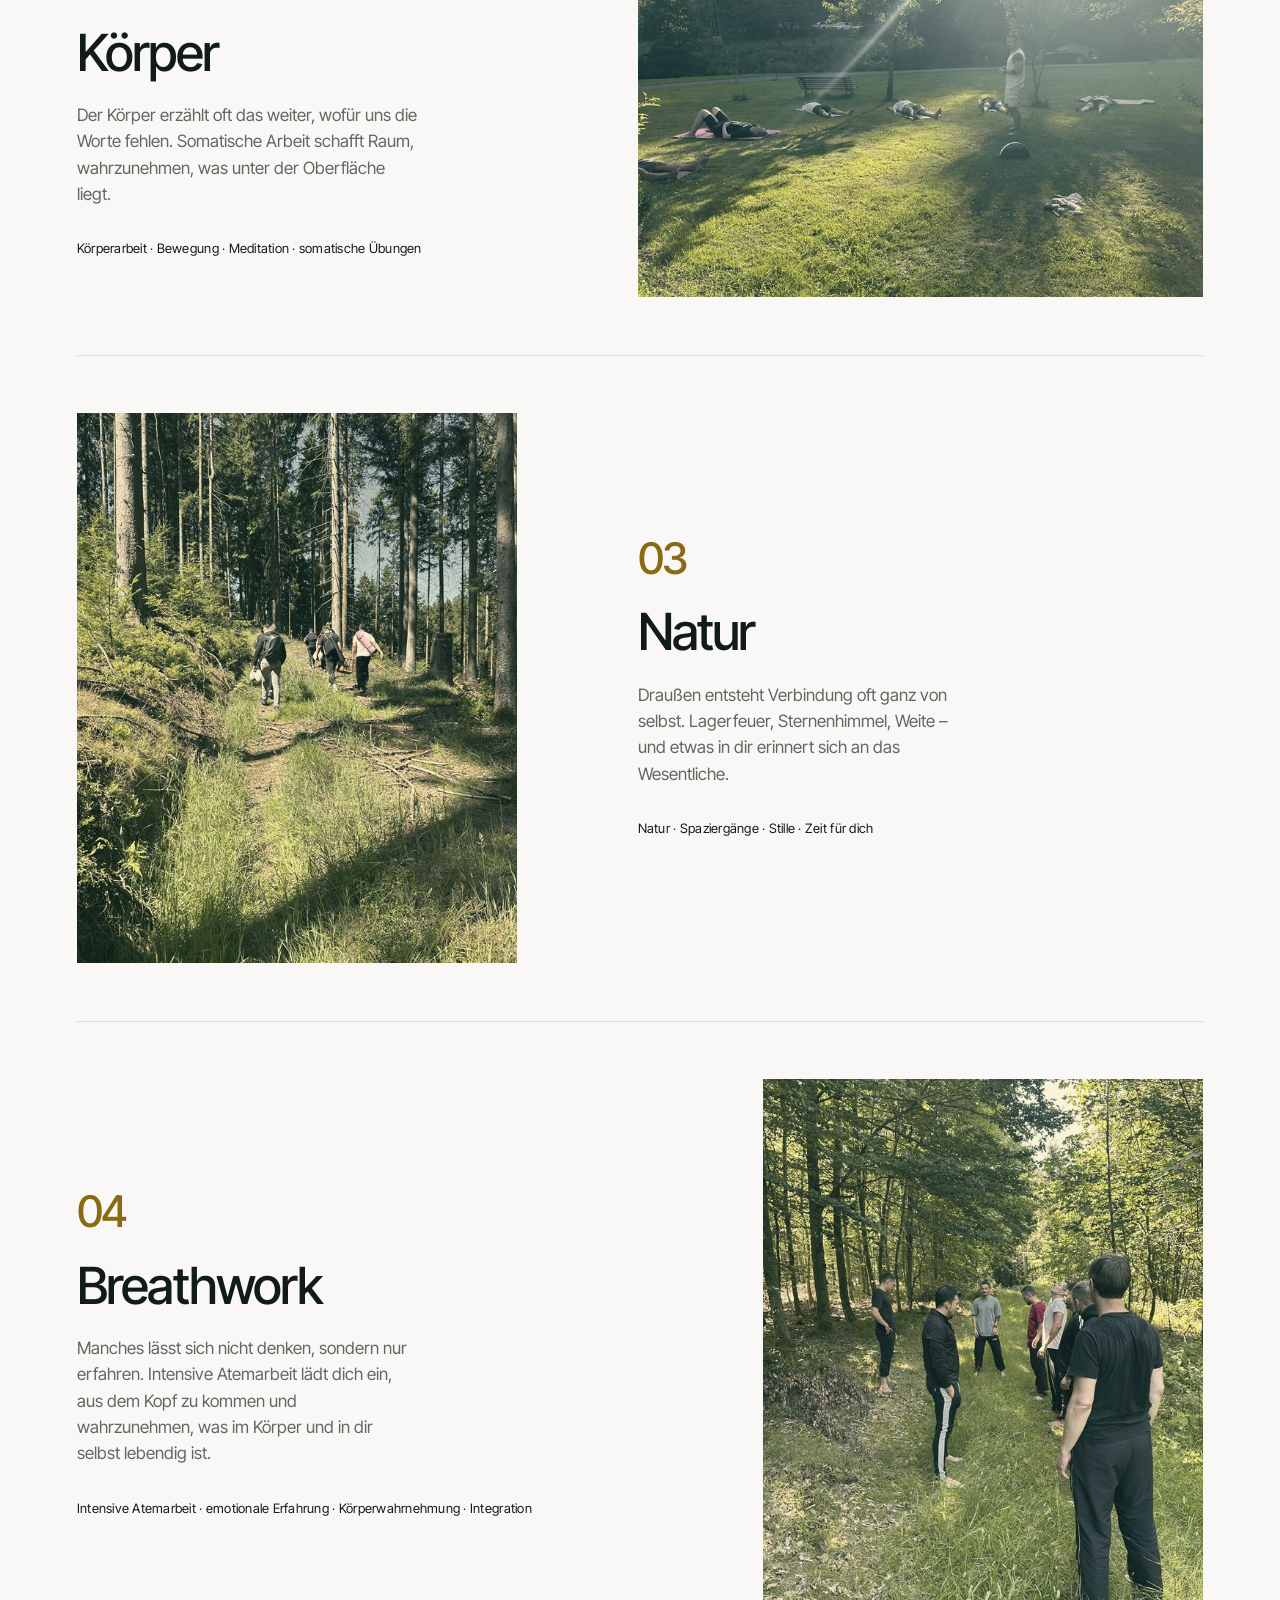
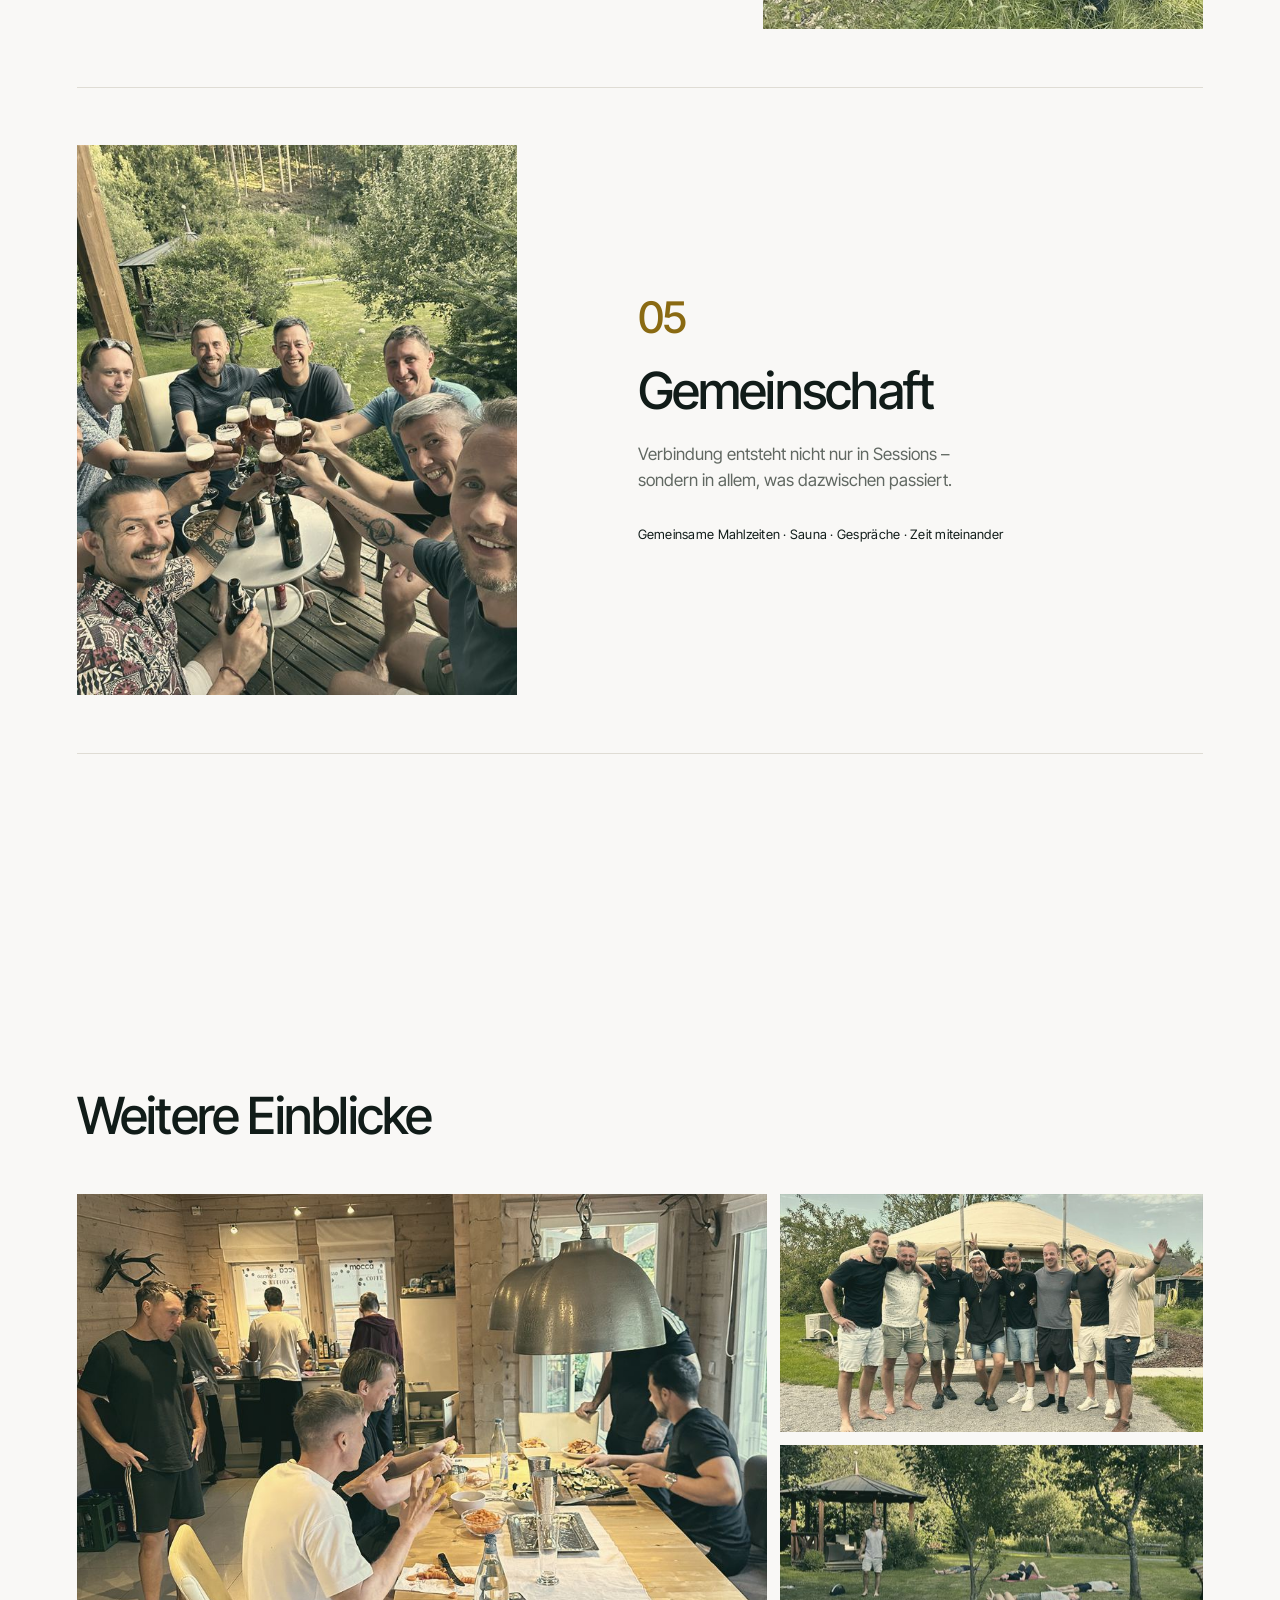
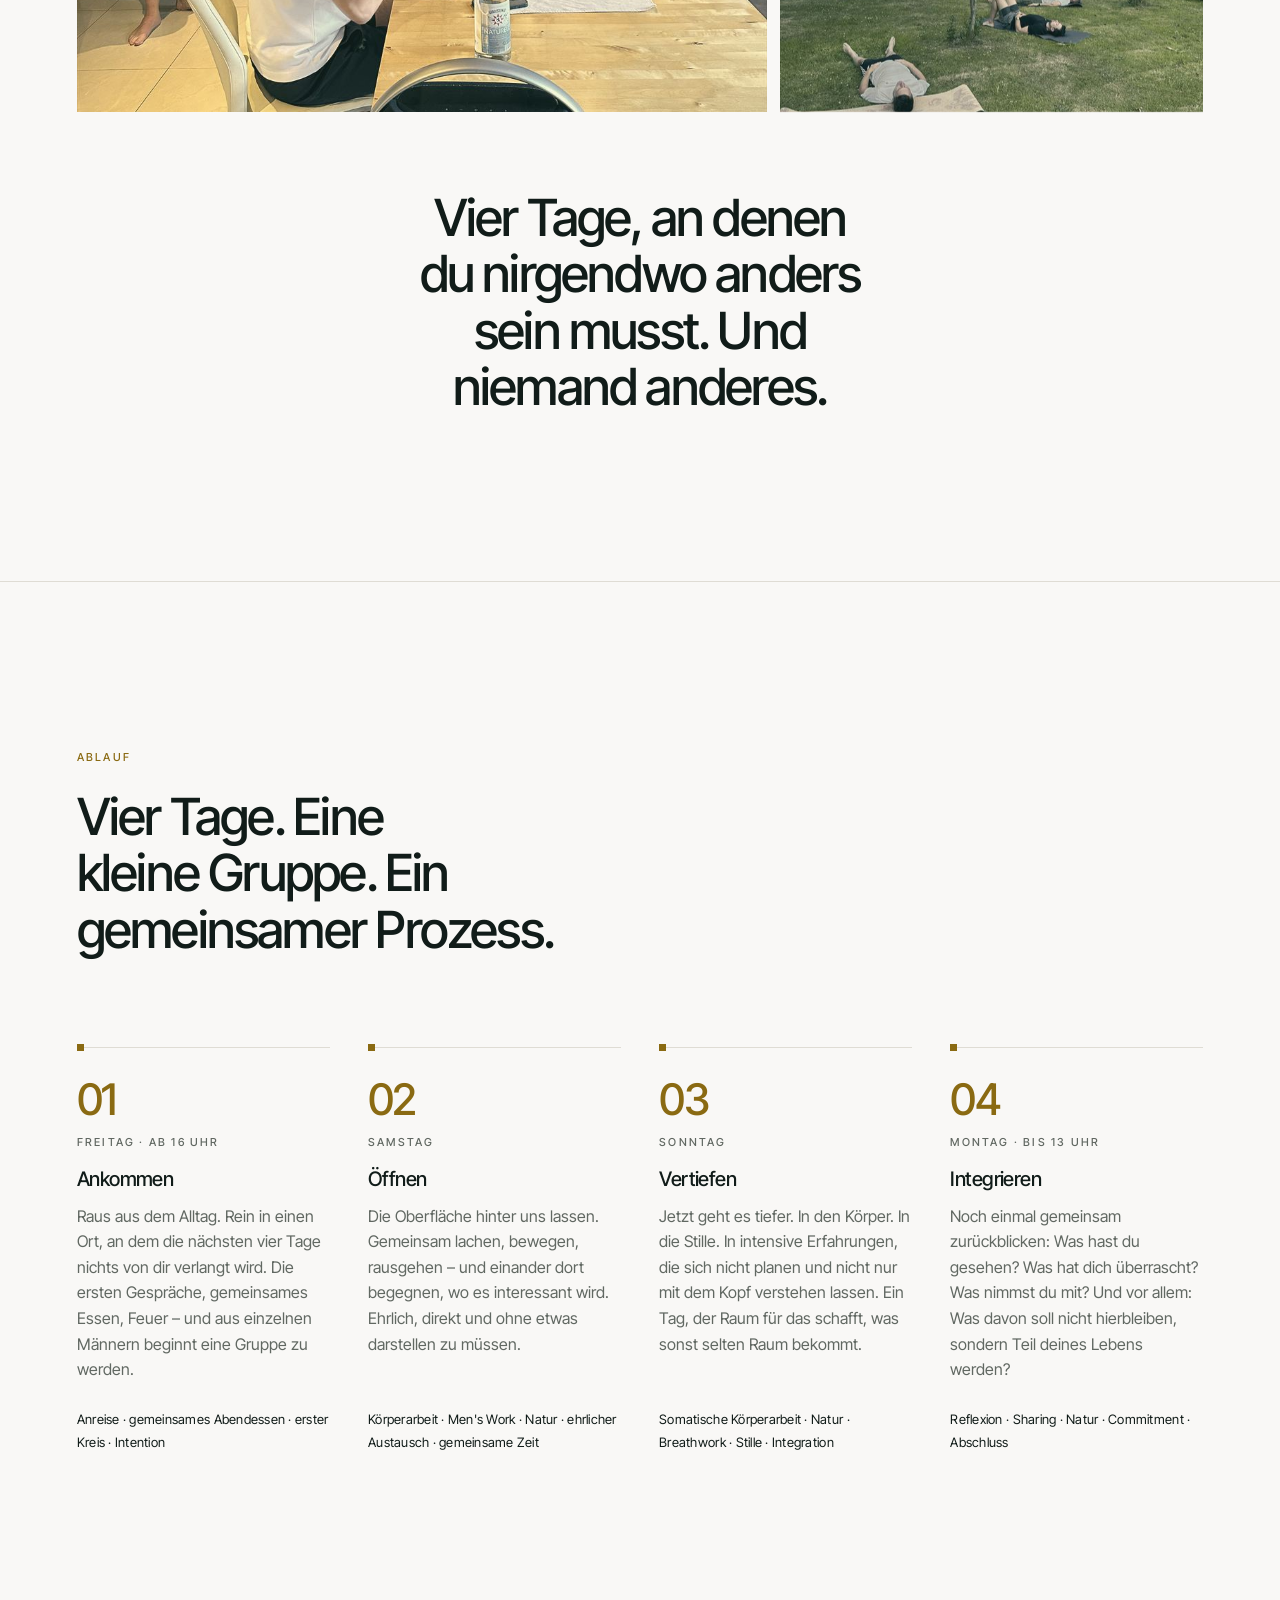
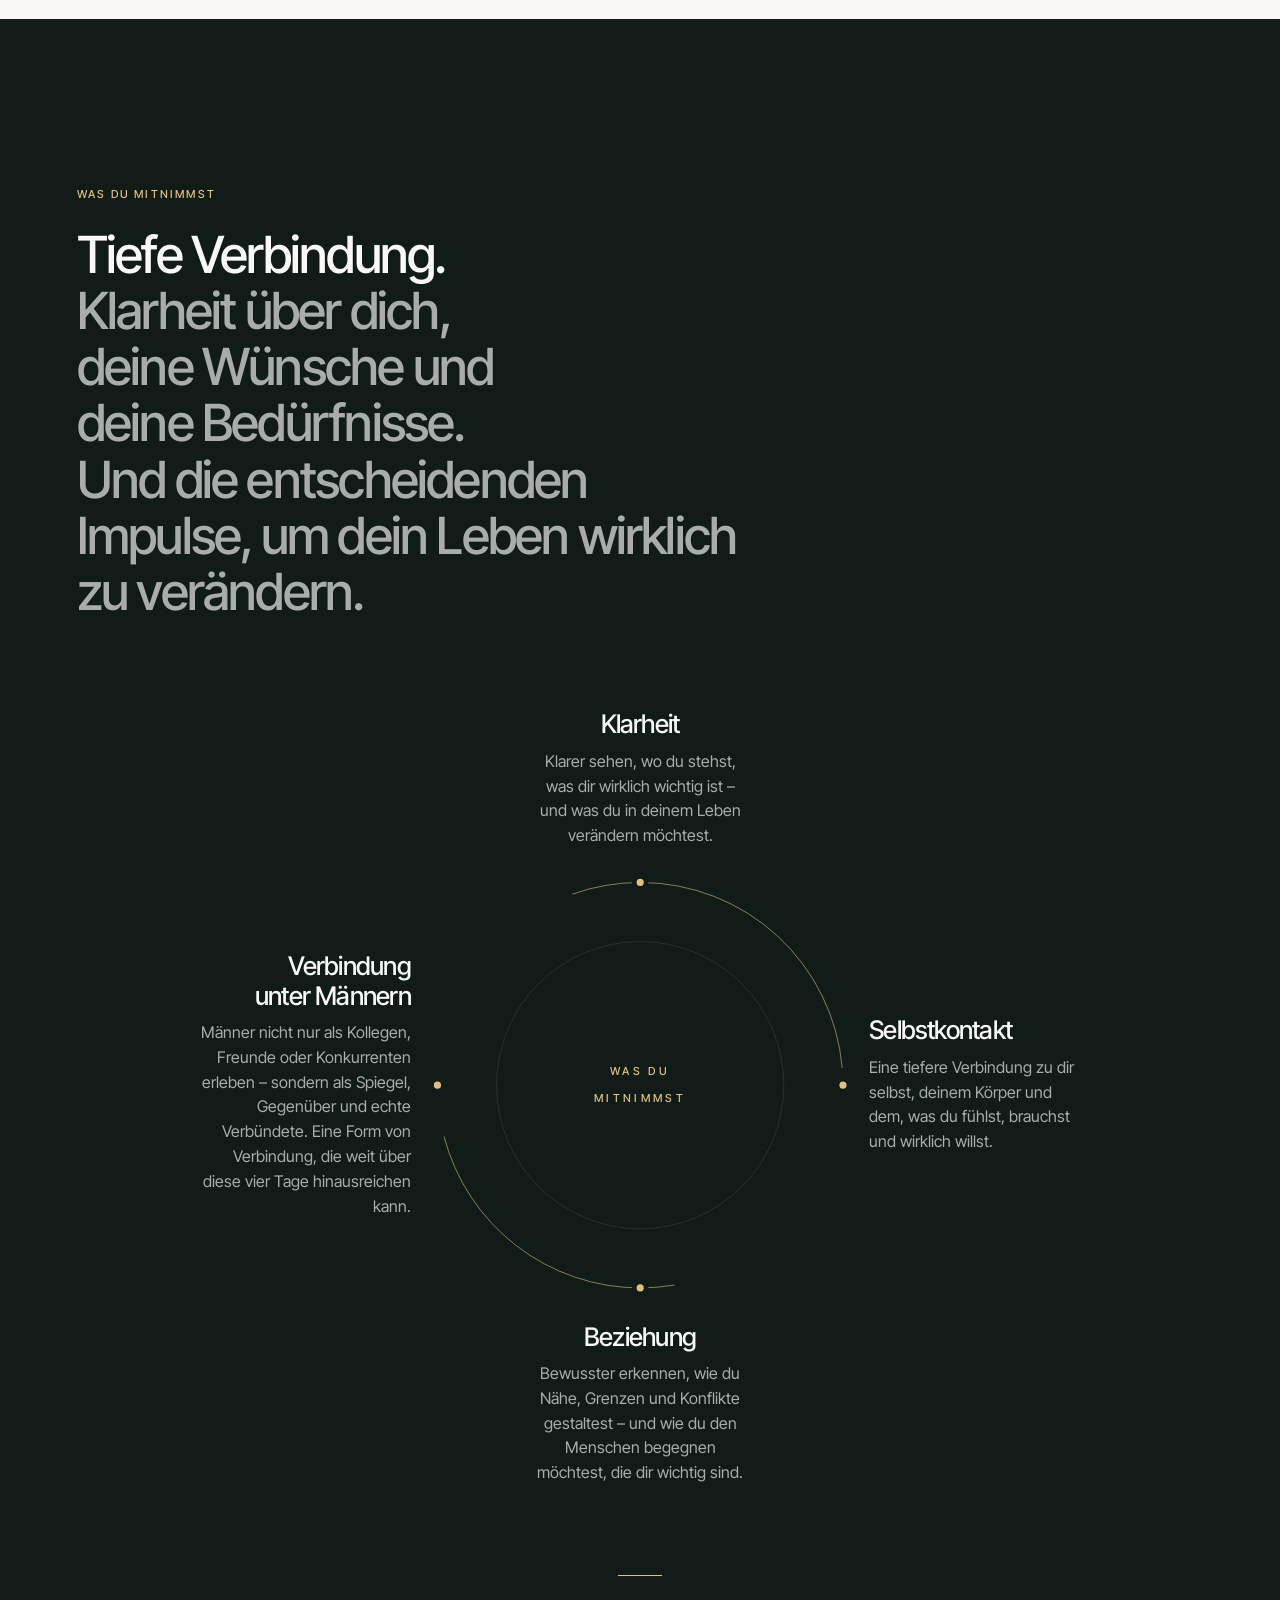
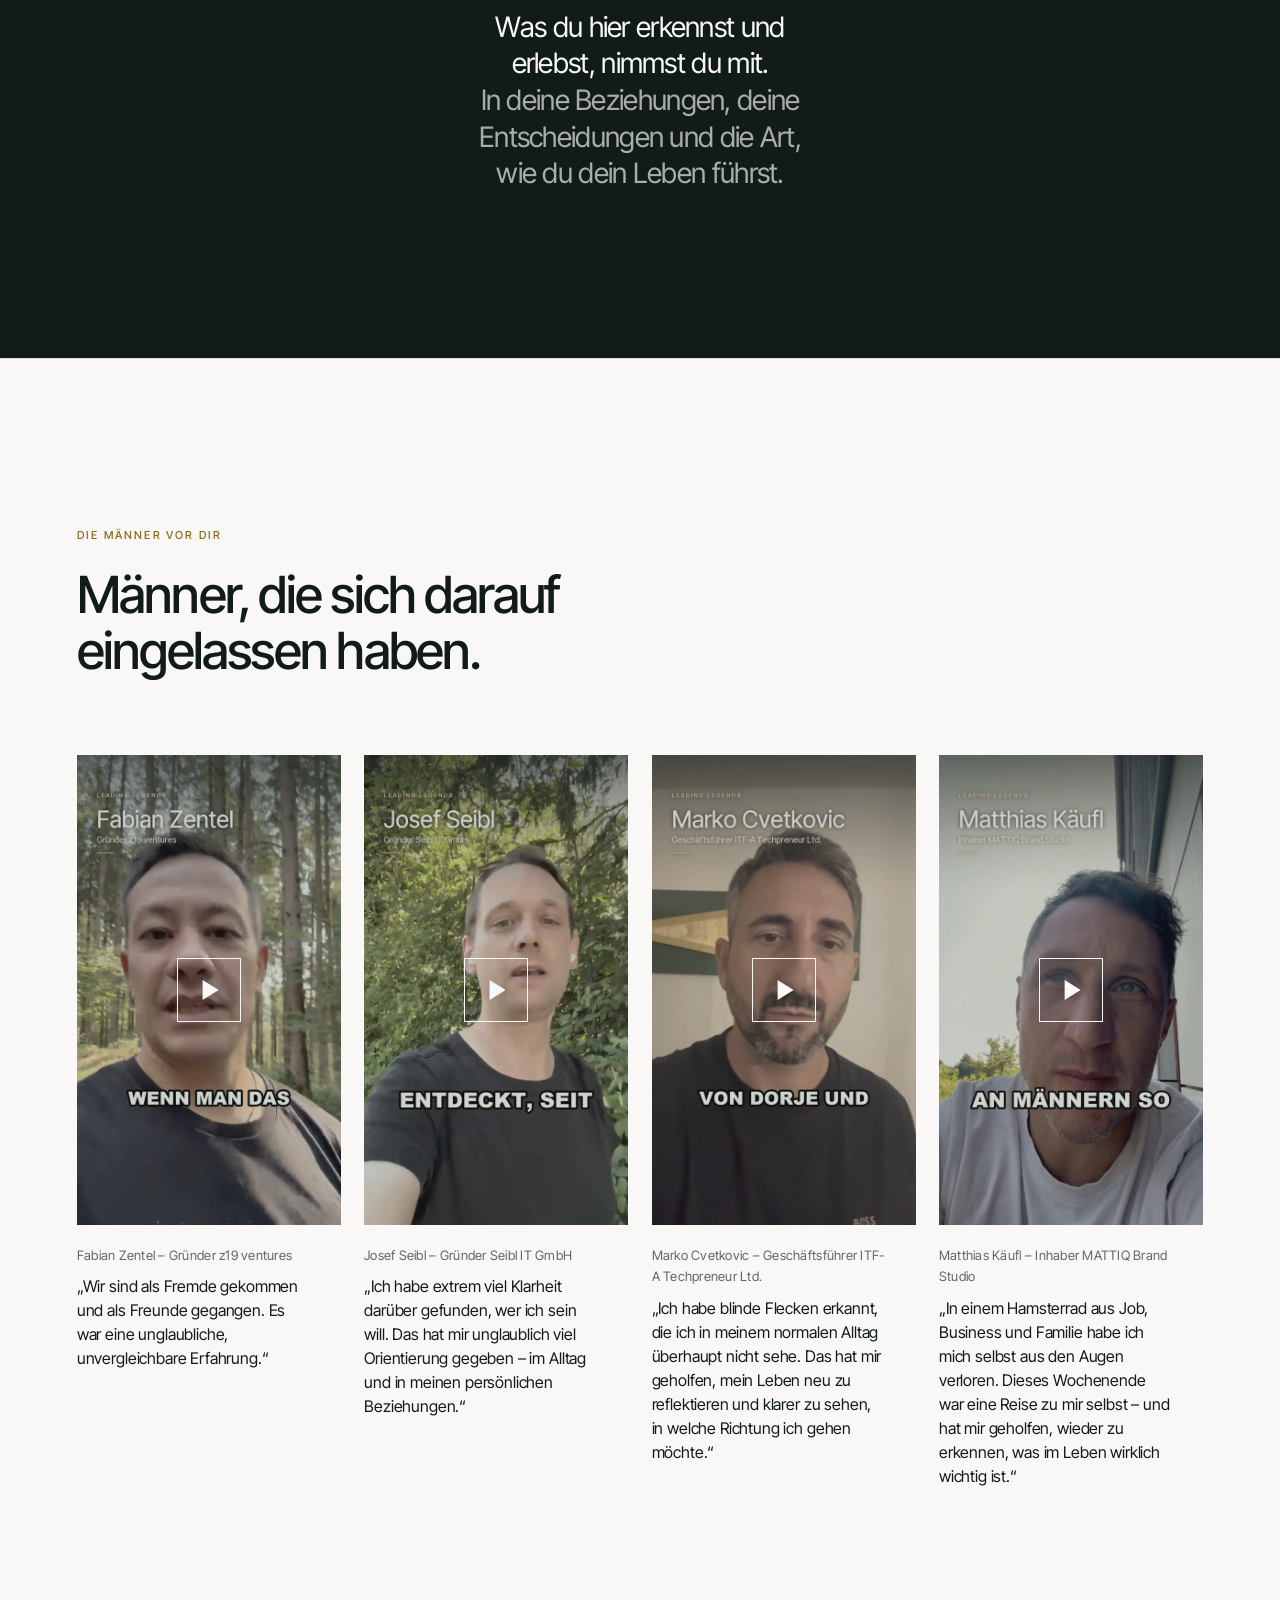
==== commit 8202ed0a: "Kundenwunsch umgesetzt (Cloud-Runner) · j-20261019-1255-alexander-faubel-yvpt" ====
--- a/index.html
+++ b/index.html
@@ -109,8 +109,8 @@
       <p class="life-key" data-reveal><span>Verantwortung übernehmen.</span> <span>Probleme lösen.</span> <span>Weitermachen.</span></p>
 
       <div class="life-lines">
-        <p data-reveal>Viele Männer sind gut darin, zu funktionieren – und gleichzeitig erstaunlich allein mit dem, was wirklich in ihnen passiert.</p>
-        <p data-reveal>Wir haben Freunde, Kollegen, Partnerinnen, Familien – und trotzdem wenige Räume, in denen wir anderen Männern wirklich begegnen.</p>
+        <p data-reveal>Viele Männer sind gut darin, zu funktionieren – und gleichzeitig erstaunlich allein mit dem, was tatsächlich in ihnen passiert.</p>
+        <p data-reveal>Wir haben Freunde, Kollegen, Partnerinnen, Familien – und trotzdem wenige Räume, in denen wir anderen Männern offen und ehrlich begegnen.</p>
         <p class="trio" data-reveal><span>Ohne Rolle.</span><span>Ohne etwas beweisen zu müssen.</span><span>Ohne bereits eine Antwort haben zu müssen.</span></p>
       </div>
 
@@ -188,8 +188,7 @@
           <p class="lead" data-reveal>Wir wollen dich nicht männlicher, härter oder erfolgreicher machen.</p>
           <p class="lead" data-reveal>Uns interessiert, was passiert, wenn du dir selbst und anderen Männern ehrlich begegnest – ohne sofort erklären, lösen oder verändern zu müssen, was auftaucht.</p>
           <!-- Alexander, 06.10. (Kundenbereich): Ergaenzung nach „…auftaucht" -->
-          <p class="lead" data-reveal>Genau dort findest du die Antwort auf deine Blockade. Und genau dort kann sie auch gelöst werden.</p>
-          <p class="lead" data-reveal>Was dann folgt, ist das, was wir uns eigentlich wünschen. Bringst du diesen Schatz nach Hause, dann verändern sich deine Beziehungen, dein Business und dein Alltag. Nachhaltig.</p>
+          <p class="lead" data-reveal>Manchmal entsteht genau daraus eine Klarheit, die im Alltag schwer zu finden ist. Über das, was dich zurückhält. Was dir wichtig ist. Und darüber, was du in deinem Leben anders gestalten möchtest.</p>
         </div>
       </div>
 
@@ -245,7 +244,7 @@
           <div class="dim-text">
             <span class="dim-num">01</span>
             <h3>Authentische Begegnung</h3>
-            <p>Anderen Männern wirklich begegnen – ohne Maske und ohne Rolle. Und wahrnehmen, was diese Begegnung in dir sichtbar macht.</p>
+            <p>Anderen Männern offen begegnen – ohne Maske und ohne Rolle. Und wahrnehmen, was diese Begegnung in dir sichtbar macht.</p>
             <p class="tags">Men's Work · Sharing · ehrliches Feedback · Konfrontation</p>
           </div>
         </article>
@@ -284,7 +283,7 @@
           <div class="dim-text">
             <span class="dim-num">04</span>
             <h3>Breathwork</h3>
-            <p>Die transformative Kraft des Atems kann Türen öffnen, die dem Denken verschlossen bleiben. Eine intensive Atemreise, die dich aus dem Kopf und tief in die unmittelbare Erfahrung deines Unterbewusstseins bringt.</p>
+            <p>Manches lässt sich nicht denken, sondern nur erfahren. Intensive Atemarbeit lädt dich ein, aus dem Kopf zu kommen und wahrzunehmen, was im Körper und in dir selbst lebendig ist.</p>
             <p class="tags">Intensive Atemarbeit · emotionale Erfahrung · Körperwahrnehmung · Integration</p>
           </div>
         </article>
@@ -367,7 +366,7 @@
           <p class="day-when">Sonntag</p>
           <h3>Vertiefen</h3>
           <p>Jetzt geht es tiefer. In den Körper. In die Stille. In intensive Erfahrungen, die sich nicht planen und nicht nur mit dem Kopf verstehen lassen. Ein Tag, der Raum für das schafft, was sonst selten Raum bekommt.</p>
-          <p class="tags">Somatic Work · Natur · Breathwork · Stille · Integration</p>
+          <p class="tags">Somatische Körperarbeit · Natur · Breathwork · Stille · Integration</p>
         </article>
         <article class="day" data-reveal>
           <span class="day-num">04</span>
@@ -514,12 +513,12 @@
         </article>
         <article class="bio" data-reveal>
           <h3><img class="bio-icon" src="assets/img/icon-dorje-120.jpg?v=3" srcset="assets/img/icon-dorje-120.jpg?v=3 120w, assets/img/icon-dorje-240.jpg?v=3 240w" sizes="56px" width="120" height="120" loading="lazy" alt="">Dorje</h3>
-          <p>Dorje ist ohne Vater aufgewachsen. Männer, die ihm Orientierung gaben, fand er später vor allem im Kampfsport – als Lehrer, Mentoren und Wegbegleiter. Seit über 20 Jahren ist diese Welt ein fester Bestandteil seines Lebens.</p>
+          <p>Dorje ist eine Brücke zwischen den Welten. Halb Tibeter, halb Norddeutscher, buddhistisch aufgewachsen, Ökonomie studiert, Karriere in der Investment-Branche gemacht – und seit über 20 Jahren Kampfsportler.</p>
           <details class="bio-more">
             <summary>+ weitere Informationen</summary>
-            <p>Sein Weg führte ihn weiter zu Meditation und Pranayama in Indien, Qi Gong, Breathwork und der Wim Hof Methode. Seit mehr als acht Jahren begleitet er Retreats und hält Räume für intensive persönliche und körperliche Erfahrungen.</p>
-            <p>Alexander und Dorje lernten sich bei Retreats kennen, die Alexander veranstaltete und Dorje begleitete. Aus der gemeinsamen Arbeit und ihrer Freundschaft entstand mit der Zeit die Idee für Leading Legends.</p>
-            <p>Dorje bringt dabei vor allem eines mit: die Fähigkeit, einen klaren und sicheren Rahmen zu halten, in dem Männer sich wirklich begegnen können.</p>
+            <p>Früher waren große Zahlen, enge Deadlines und viel Verantwortung sein tägliches Geschäft. Von außen lief alles. Innen war es leer. Also stieg er aus und suchte etwas, das er nicht benennen konnte.</p>
+            <p>500 Stunden Meditations- und Pranayama-Training in Indien, Ausbildungen als Wim Hof Method Instructor und Holosomatic Breathwork Facilitator, mehrere Vipassana- und Dunkel-Retreats, Qi-Gong-Lehrerausbildung, Arbeit mit Pflanzenmedizin, Zeit in Tempeln und Ashrams.</p>
+            <p>Seit 2019 hält er Räume, in denen Menschen sich wirklich begegnen – mit Körper- und Atemarbeit, klarer Präsenz und viel Humor. Tiefgründig und locker zugleich.</p>
           </details>
         </article>
       </div>
@@ -600,11 +599,11 @@
         <div><dt>Gruppengröße</dt><dd>6–8 Männer</dd></div>
         <div><dt>Anreise</dt><dd>Freitag, 16 Uhr</dd></div>
         <div><dt>Abreise</dt><dd>Montag, 13 Uhr</dd></div>
-        <div><dt>Unterkunft</dt><dd>Einzel- oder Doppelzimmer <span class="meta">(500 € Zuschlag für Einzelzimmer)</span></dd></div>
+        <div><dt>Unterkunft</dt><dd>Einzel- oder Doppelzimmer <span class="meta">(500 € Aufschlag für Einzelzimmer)</span></dd></div>
         <div><dt>Verpflegung</dt><dd>Hochwertige vegetarische Küche vom eigenen Koch</dd></div>
-        <div><dt>Begleitung</dt><dd>Vorbereitungscall · 4-tägiges Retreat · Integrations-Call</dd></div>
-        <div><dt>Investment</dt><dd>ab 3.000 € zzgl. MwSt.</dd></div>
-        <div><dt>Enthalten</dt><dd>Unterkunft, alle Mahlzeiten, Retreat-Programm, Sauna, Pool, Eisbad</dd></div>
+        <div><dt>Begleitung</dt><dd>Gemeinsamer Vorbereitungscall · 4-tägiges Retreat · Gemeinsamer Integrations-Call ca. 30 Tage nach dem Retreat</dd></div>
+        <div><dt>Investment</dt><dd>Doppelzimmer 3.000 € zzgl. MwSt. – brutto für Privatkunden 3.570 € (3.000 € + 19 % MwSt.)<br>Einzelzimmer (500 € Aufschlag) 3.500 € zzgl. MwSt. – brutto für Privatkunden 4.165 € (3.500 € + 19 % MwSt.)</dd></div>
+        <div><dt>Enthalten</dt><dd>Unterkunft (4 Tage / 3 Nächte), hochwertige vegetarische Küche vom eigenen Koch, alle Retreat-Sessions, Begleitung durch Alexander und Dorje, Sauna, Pool, Eisbad</dd></div>
         <div><dt>Nicht enthalten</dt><dd>An- und Abreise</dd></div>
       </dl>
     </div>
@@ -626,8 +625,7 @@
             <li><svg class="ico ico--sm" aria-hidden="true"><use href="#i-check"></use></svg><span>du bereit bist, ehrlich hinzuschauen – auch wenn es manchmal unbequem wird.</span></li>
             <li><svg class="ico ico--sm" aria-hidden="true"><use href="#i-check"></use></svg><span>du viel reflektiert hast und nicht nur noch mehr verstehen möchtest.</span></li>
             <li><svg class="ico ico--sm" aria-hidden="true"><use href="#i-check"></use></svg><span>du dir einige Tage außerhalb deines gewohnten Umfelds geben möchtest.</span></li>
-            <li><svg class="ico ico--sm" aria-hidden="true"><use href="#i-check"></use></svg><span>du offen dafür bist, dich in einer Gruppe zu zeigen.</span></li>
-            <li><svg class="ico ico--sm" aria-hidden="true"><use href="#i-check"></use></svg><span>du anderen Männern nicht nur begegnen, sondern auch etwas von dir zeigen möchtest.</span></li>
+            <li><svg class="ico ico--sm" aria-hidden="true"><use href="#i-check"></use></svg><span>du anderen Männern nicht nur begegnen, sondern auch bereit bist, etwas von dir zu zeigen.</span></li>
           </ul>
         </div>
         <div class="fit--no" data-reveal>
@@ -708,9 +706,10 @@
         <details>
           <summary>Was ist im Preis enthalten?</summary>
           <div class="faq-a">
-            <p>Im Preis von 3.000 € zzgl. MwSt. ist dein gesamter Aufenthalt bei Leading Legends enthalten: Unterkunft für vier Tage und drei Nächte, Vollverpflegung, sämtliche Sessions und gemeinsamen Aktivitäten sowie die durchgehende Begleitung durch Alexander und Dorje.</p>
+            <p>Der Preis beträgt für das Doppelzimmer 3.000 € zzgl. MwSt. (brutto für Privatkunden 3.570 €, also 3.000 € + 19 % MwSt.). Bei Buchung eines Einzelzimmers kommen 500 € Aufschlag hinzu: 3.500 € zzgl. MwSt., brutto für Privatkunden 4.165 € (3.500 € + 19 % MwSt.).</p>
+            <p>Enthalten ist dein gesamter Aufenthalt bei Leading Legends: Unterkunft für vier Tage und drei Nächte, hochwertige vegetarische Küche vom eigenen Koch, alle Retreat-Sessions sowie die durchgehende Begleitung durch Alexander und Dorje.</p>
             <p>Vor dem Retreat: Ein gemeinsamer Vorbereitungscall, um offene Fragen zu klären und dich auf die vier Tage bei Leading Legends einzustimmen.</p>
-            <p>30 Tage später: Ein gemeinsamer Integrations-Call, um zurückzublicken, Erfahrungen zu teilen und das Erlebte weiter in deinen Alltag zu integrieren.</p>
+            <p>30 Tage später: Ein gemeinsamer Integrations-Call (etwa 30 Tage nach dem Retreat), um zurückzublicken, Erfahrungen zu teilen und das Erlebte weiter in deinen Alltag zu integrieren.</p>
             <p>Nicht enthalten ist deine individuelle An- und Abreise.</p>
             <p>Nach deiner Anmeldung erhältst du alle organisatorischen Informationen in Ruhe von uns.</p>
           </div>
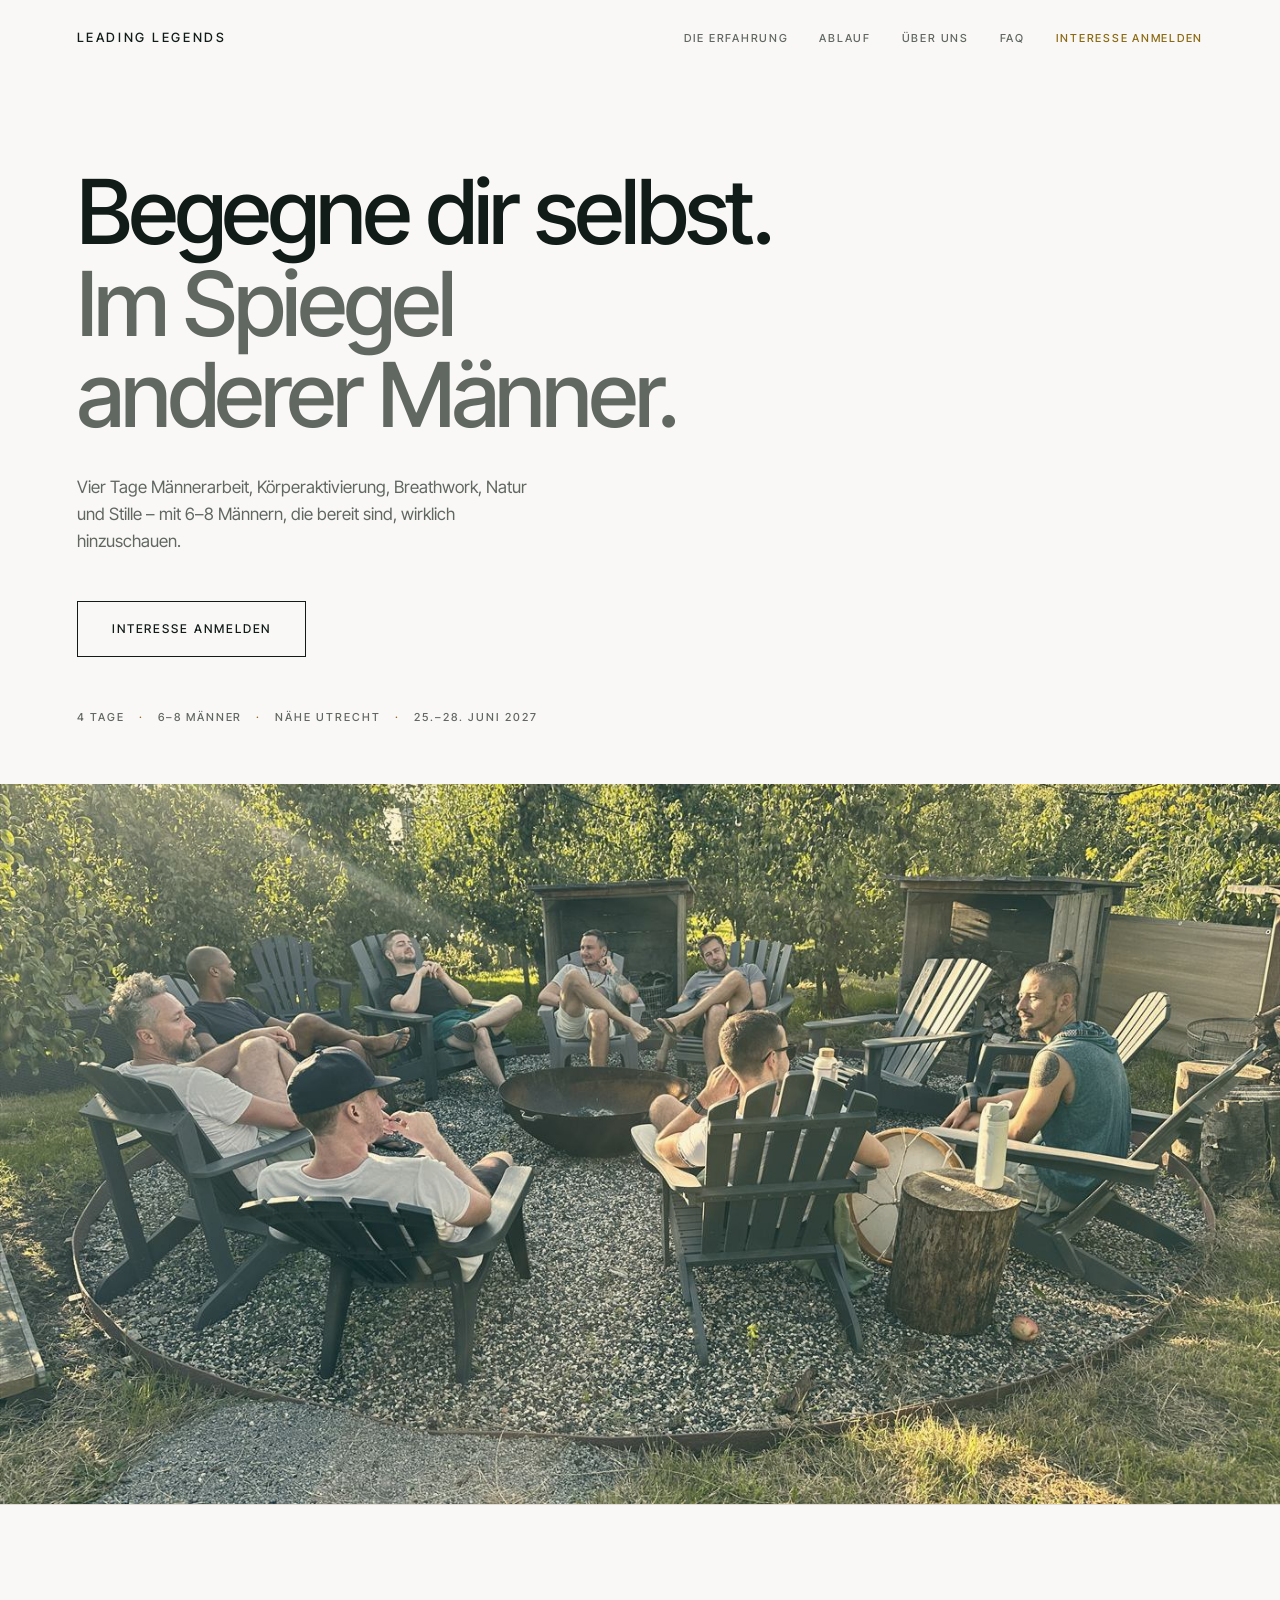
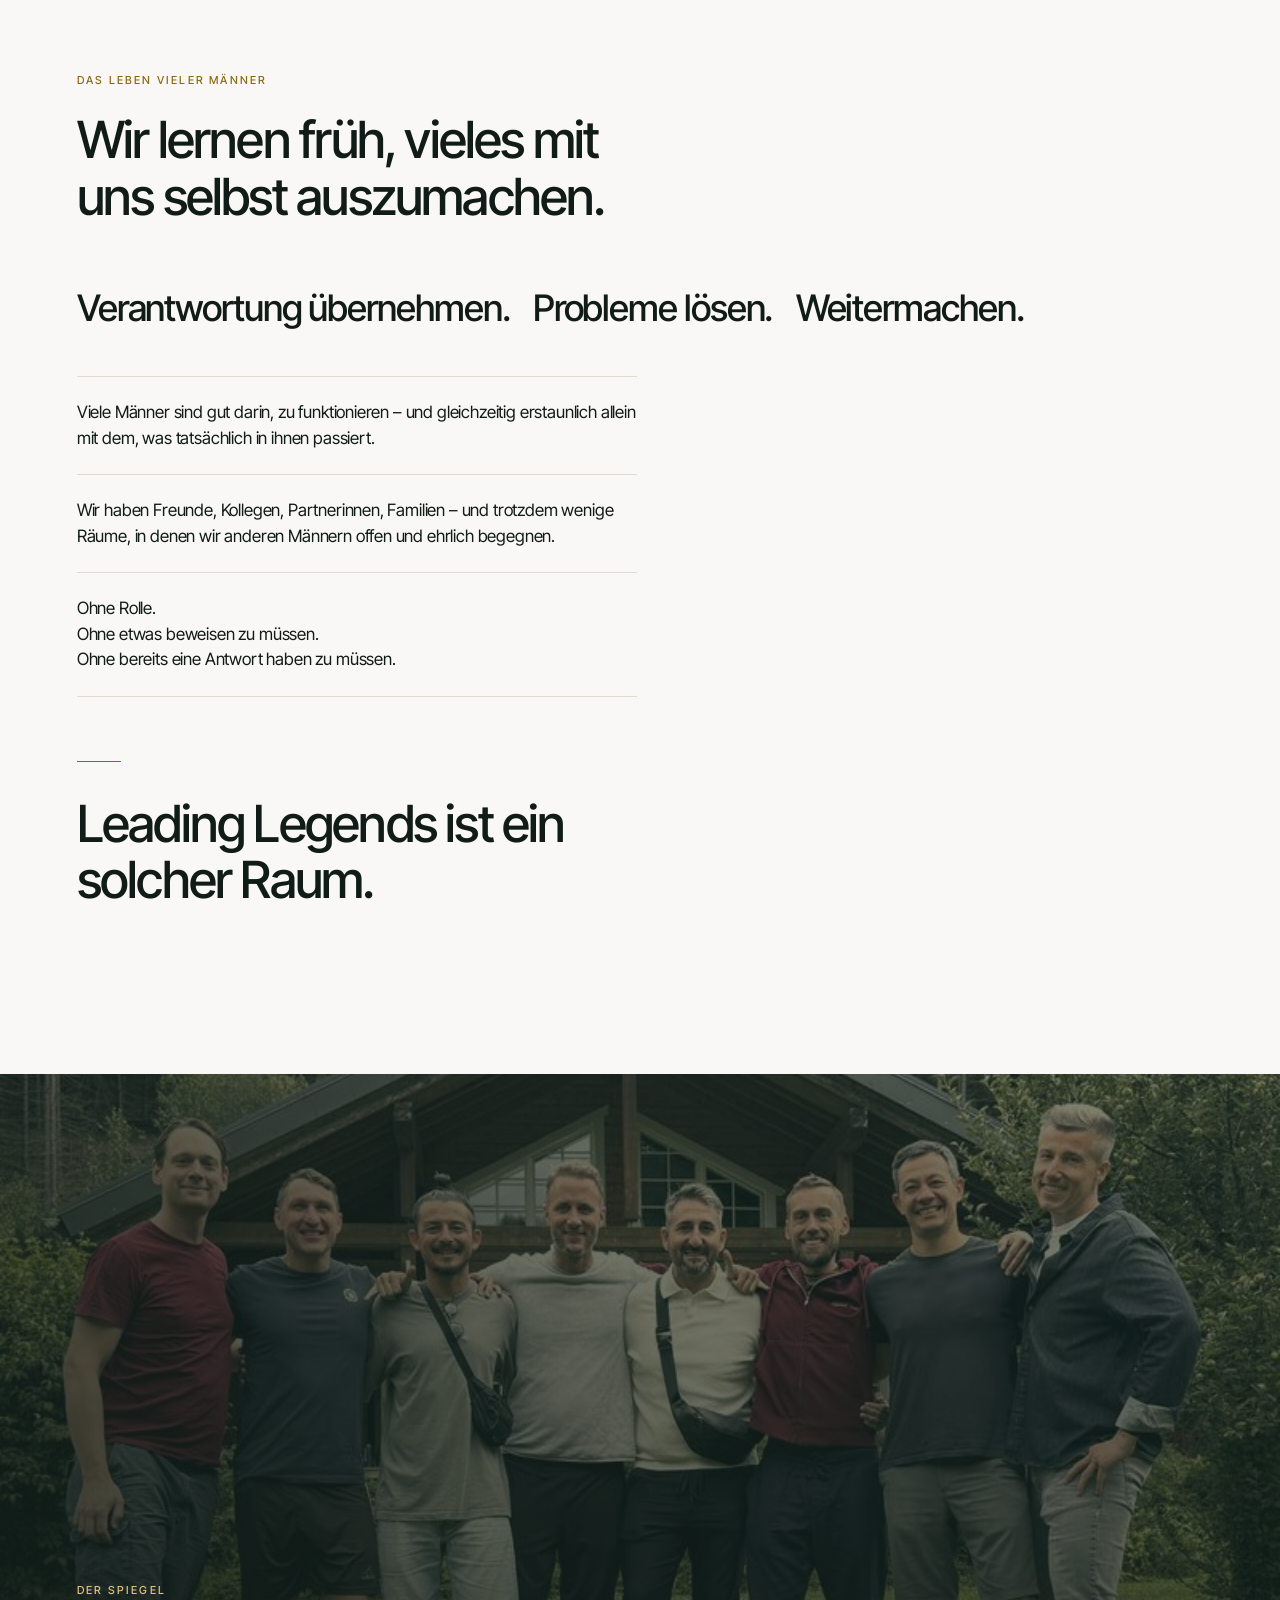
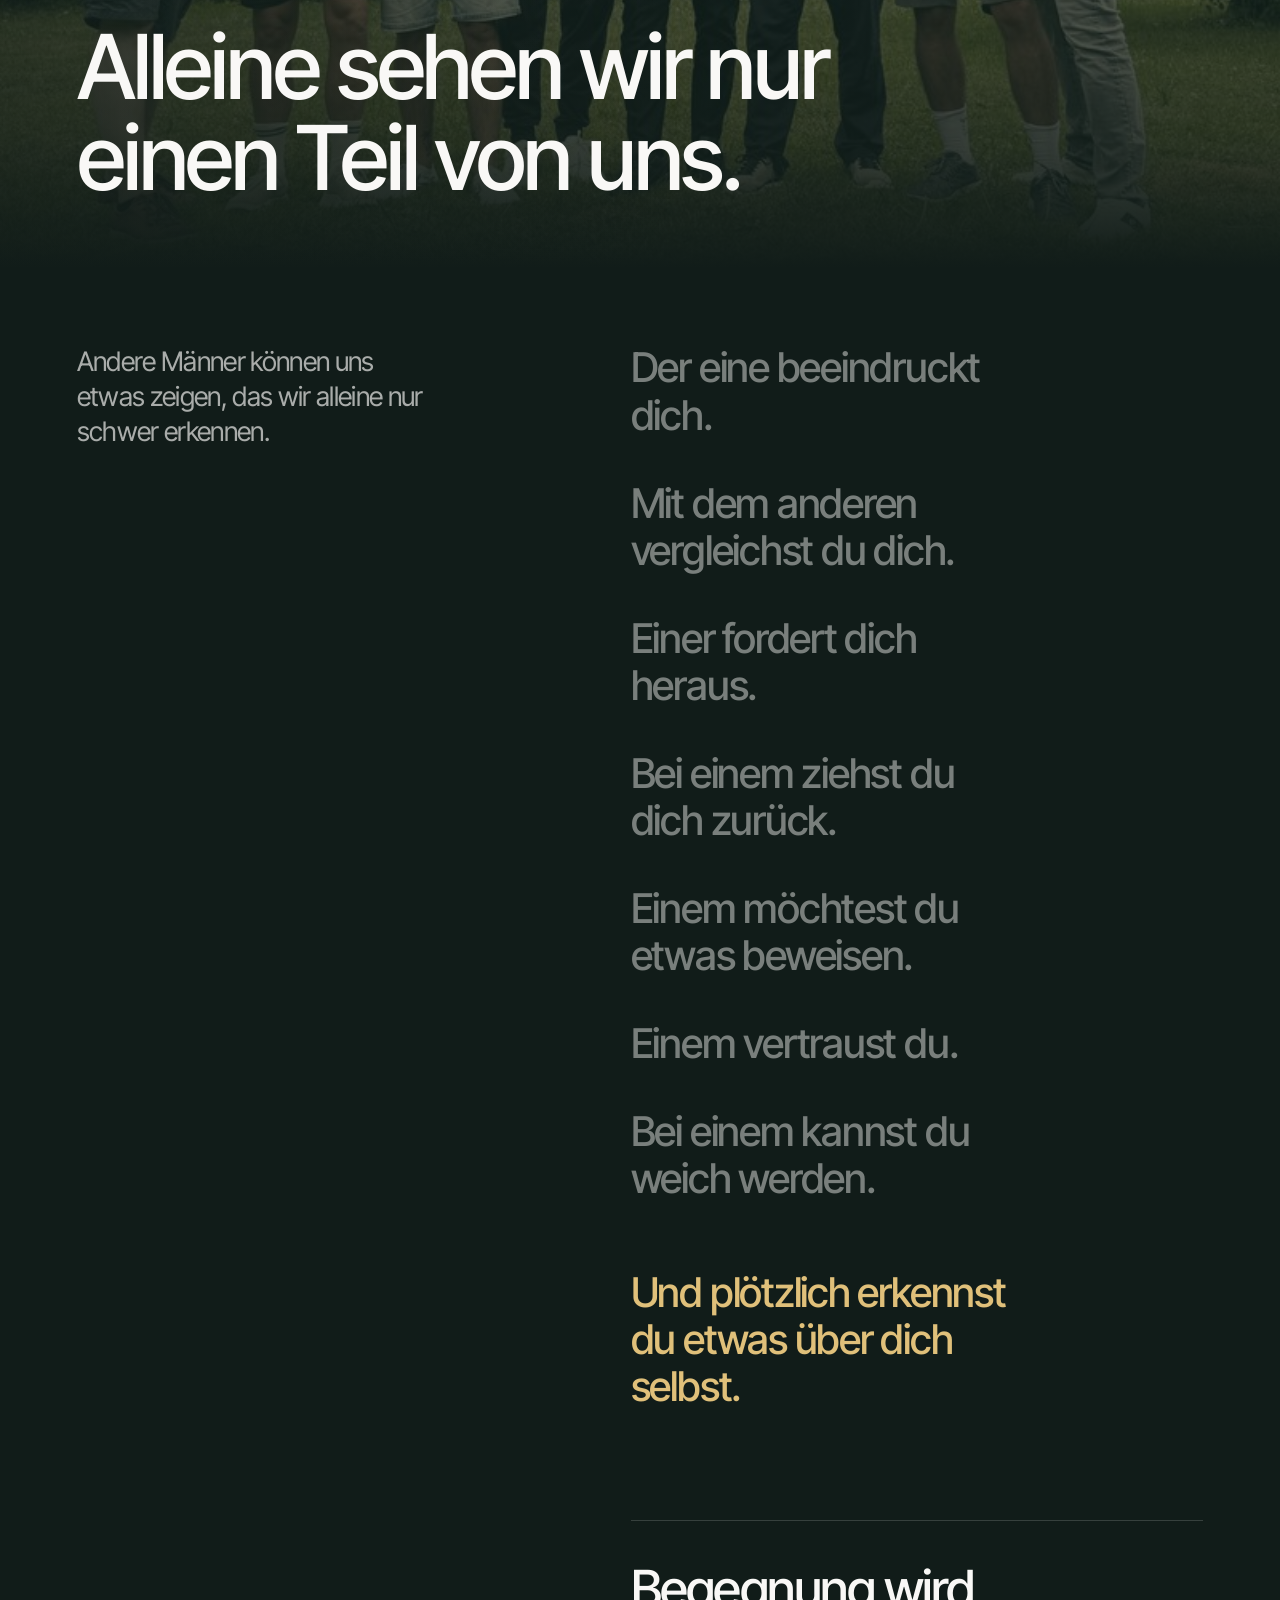
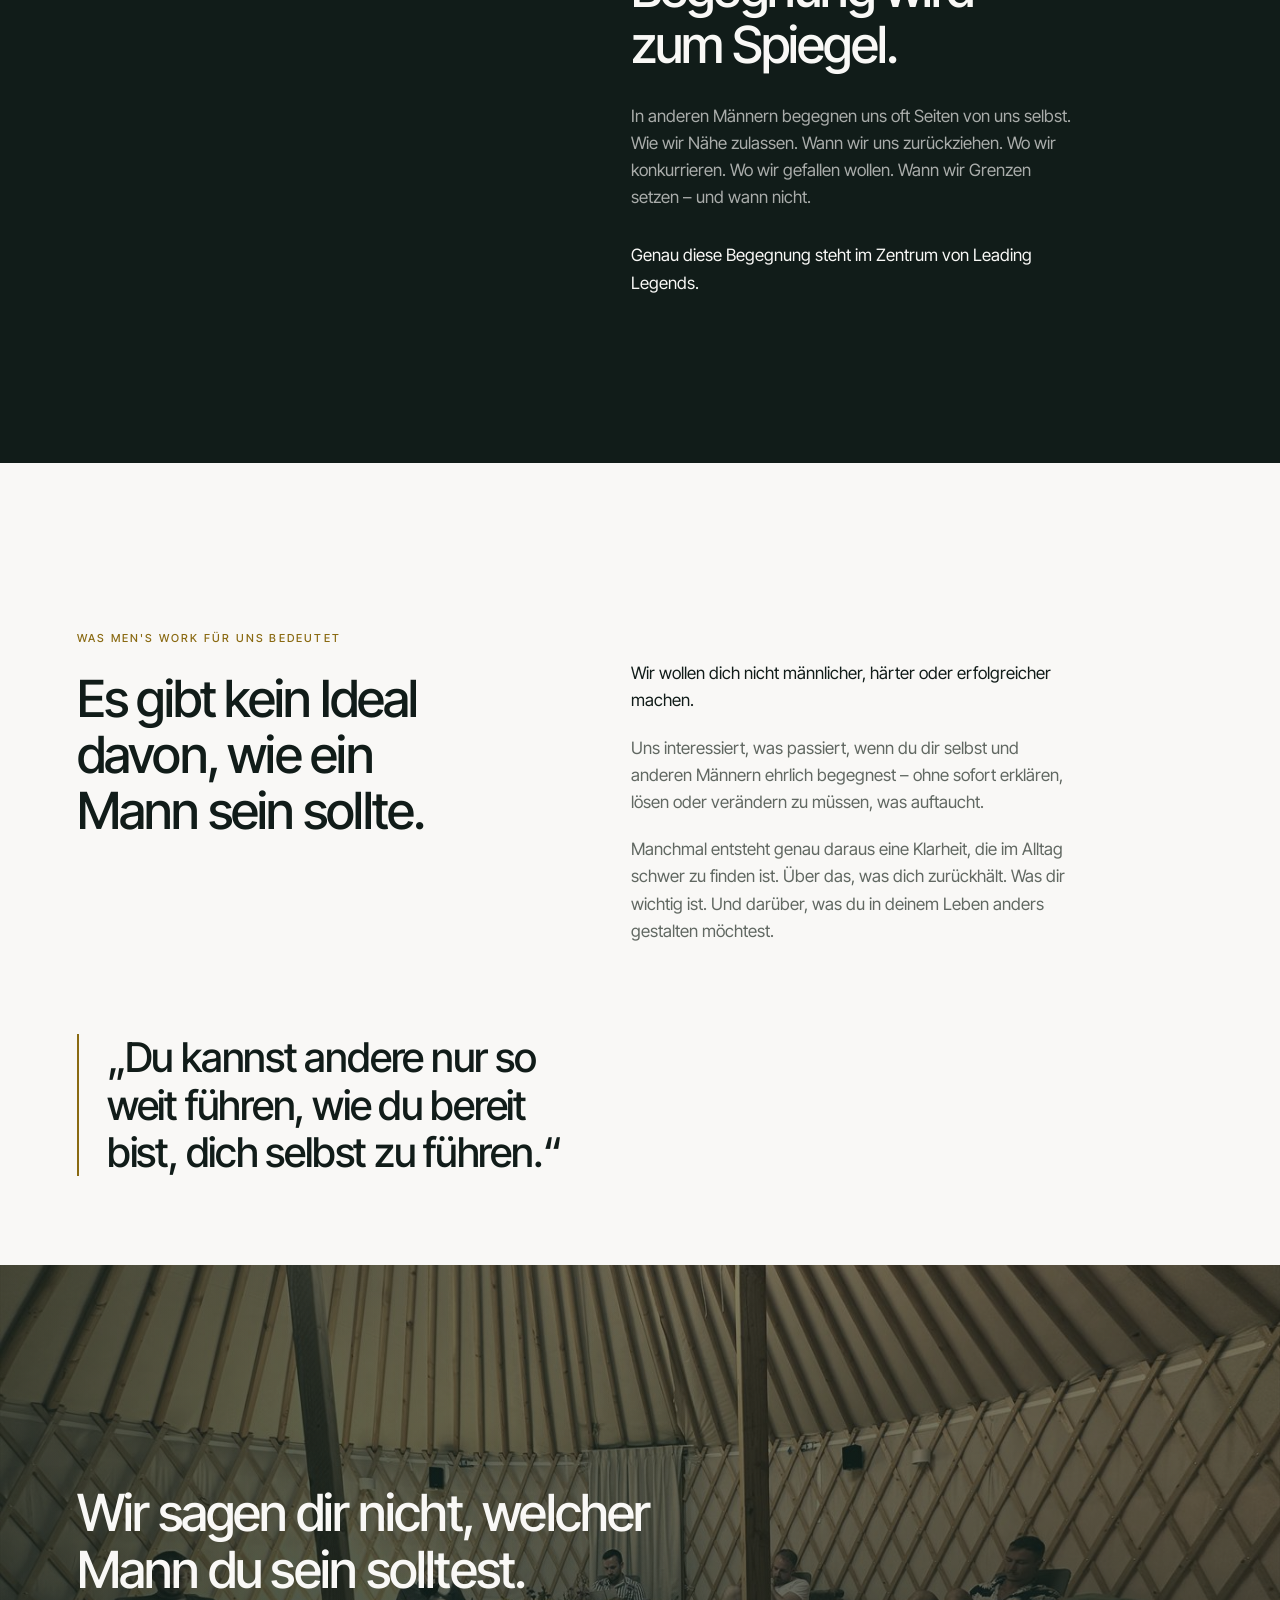
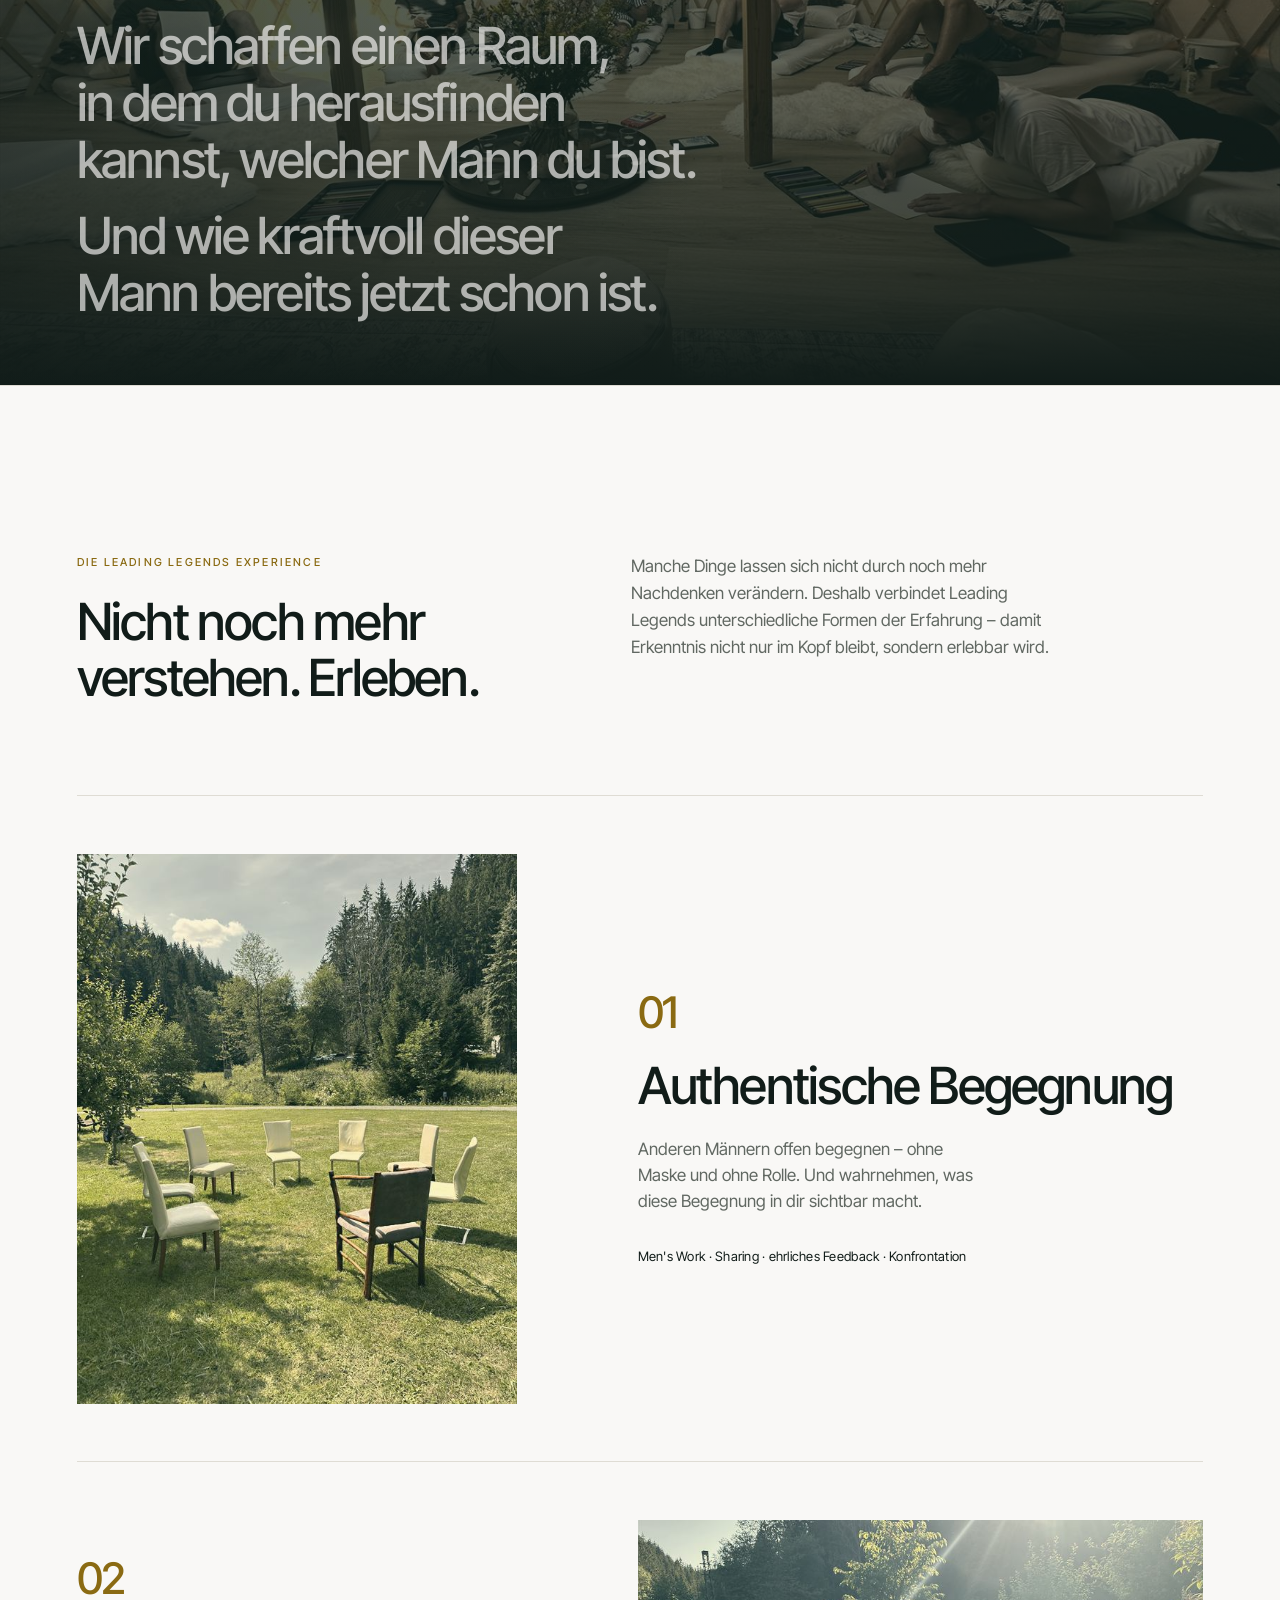
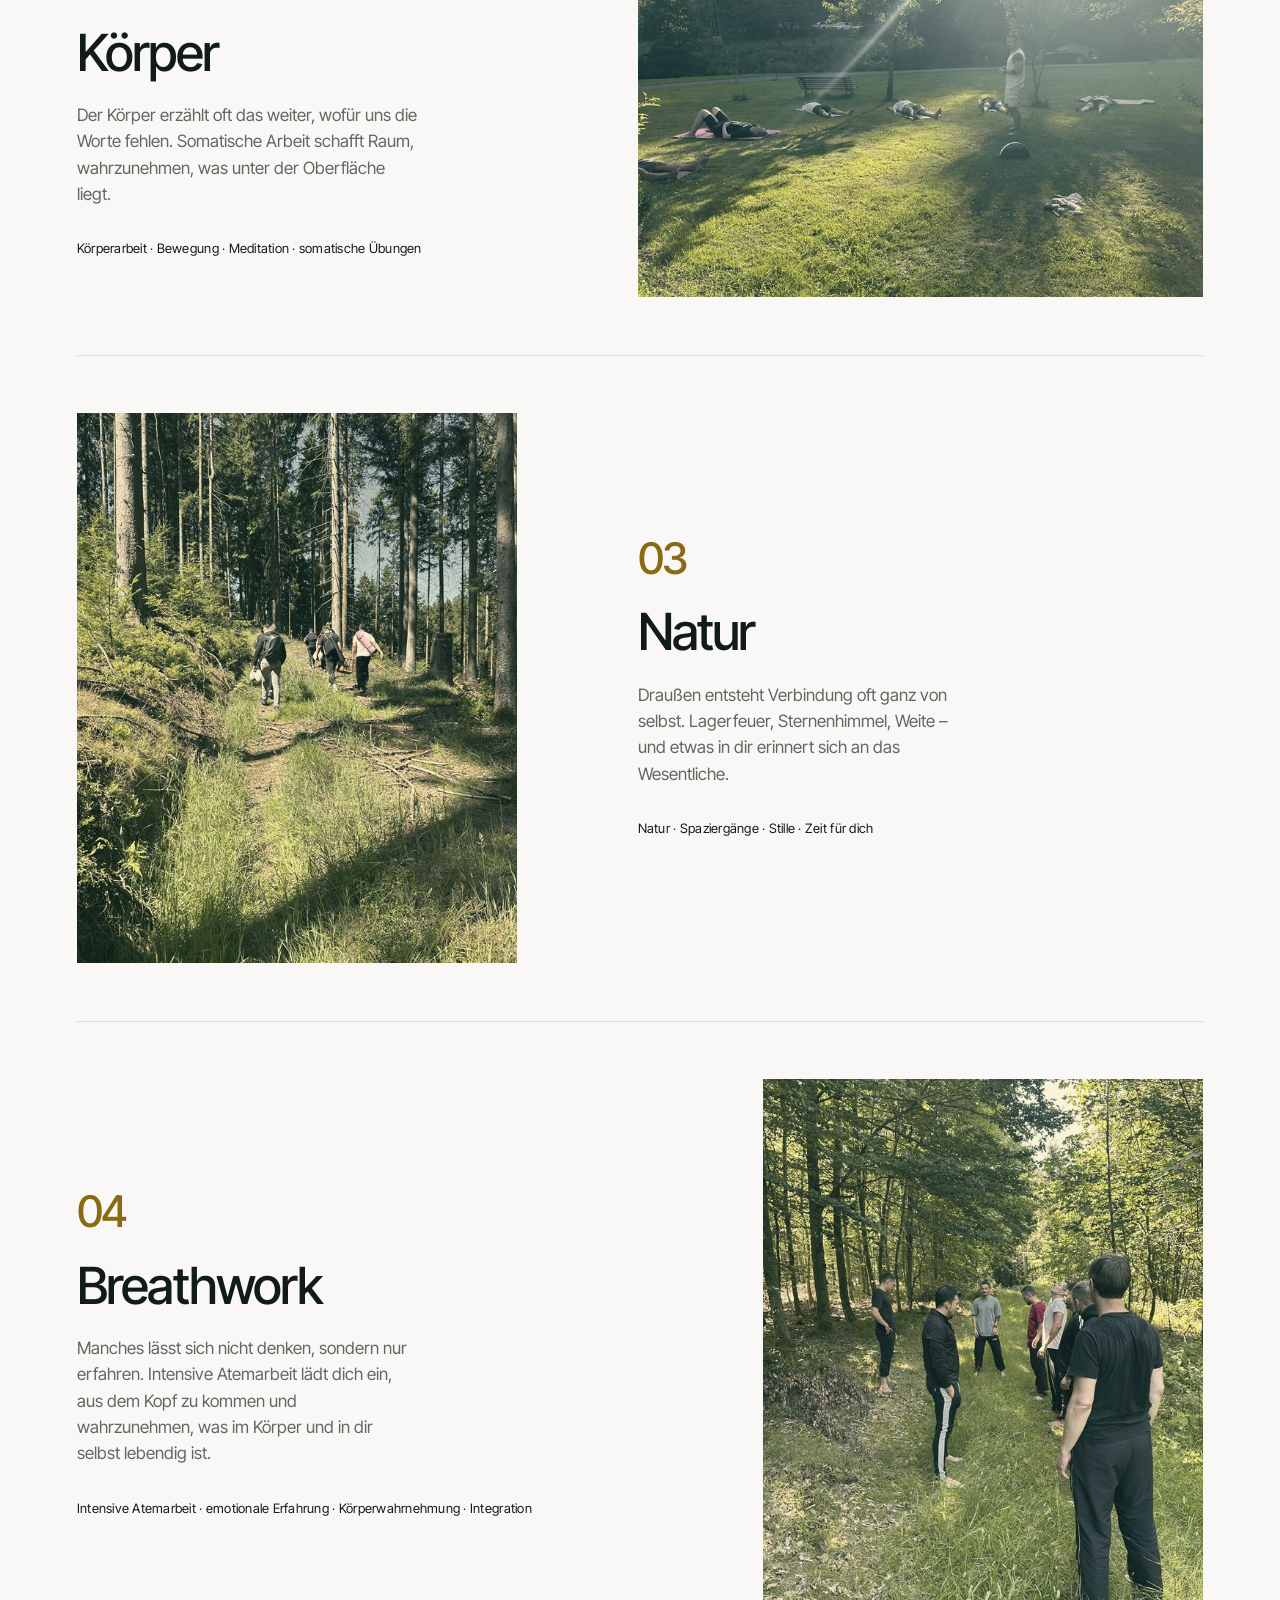
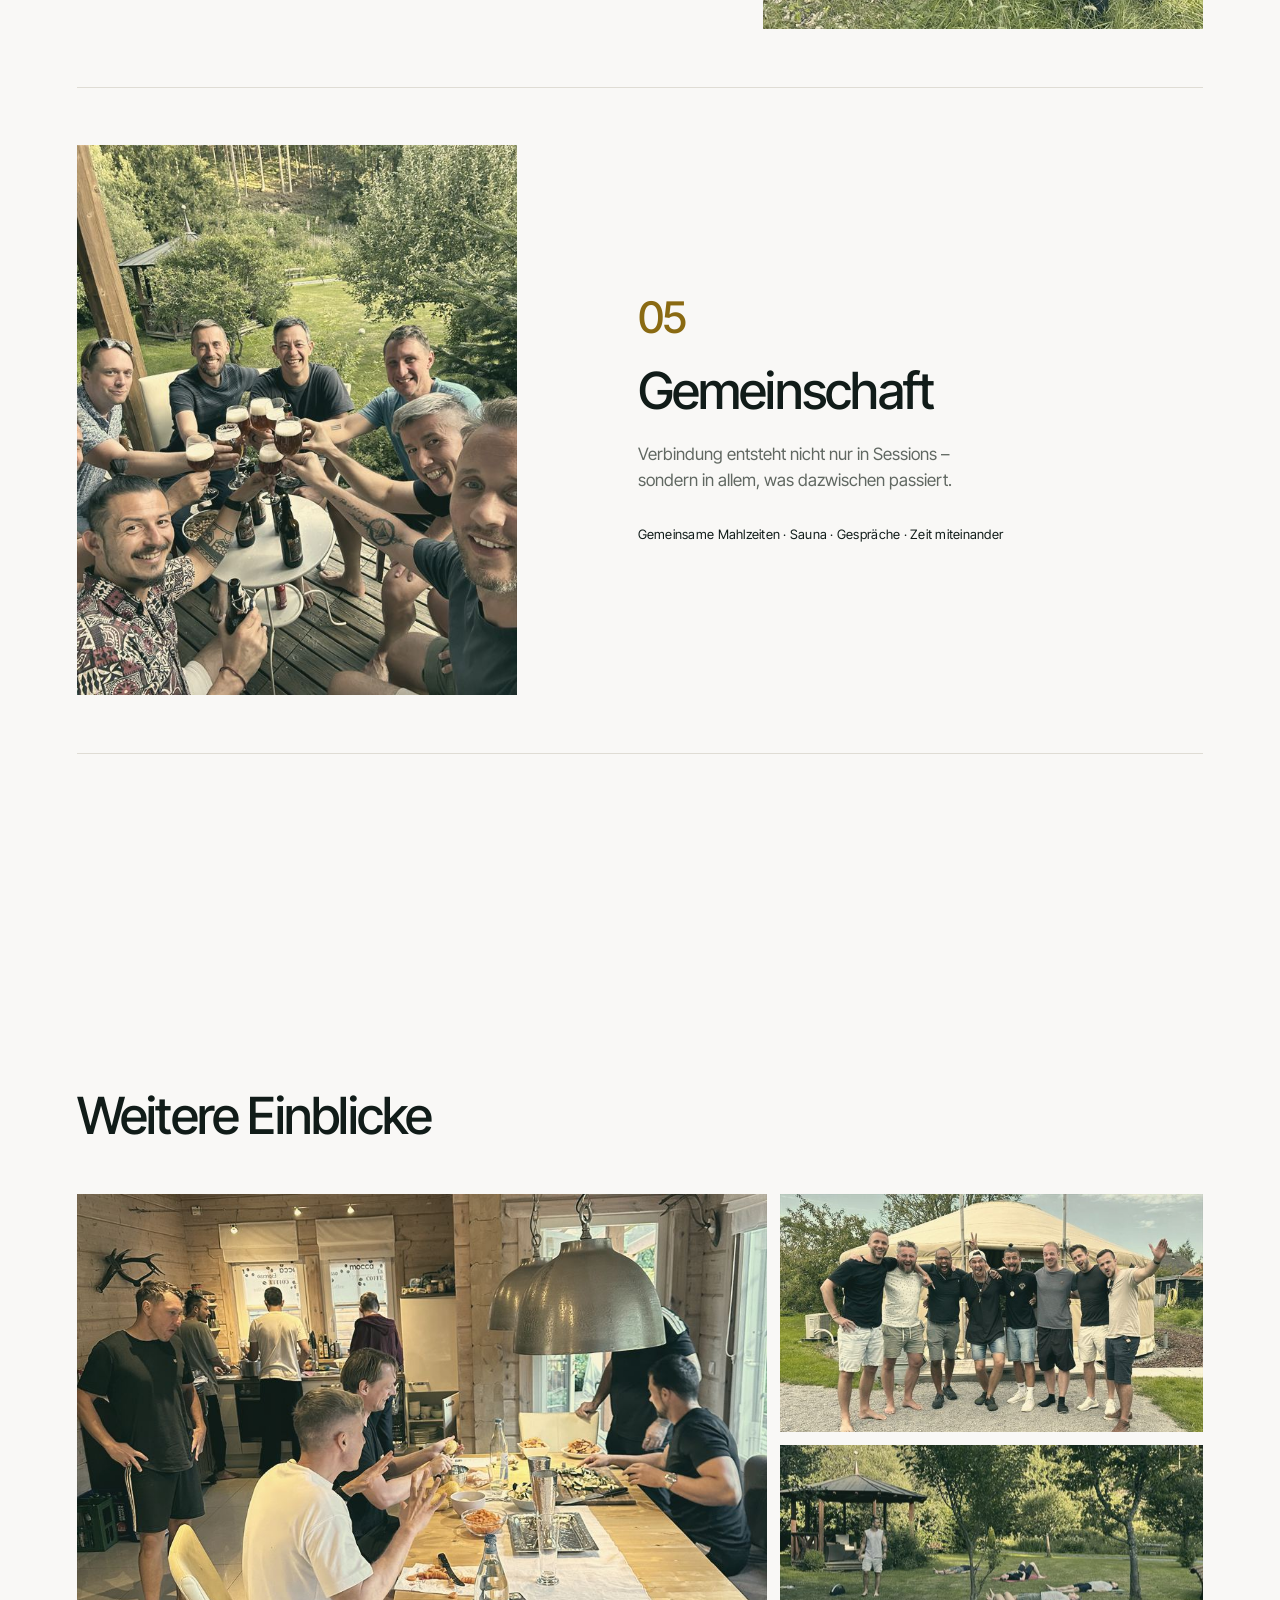
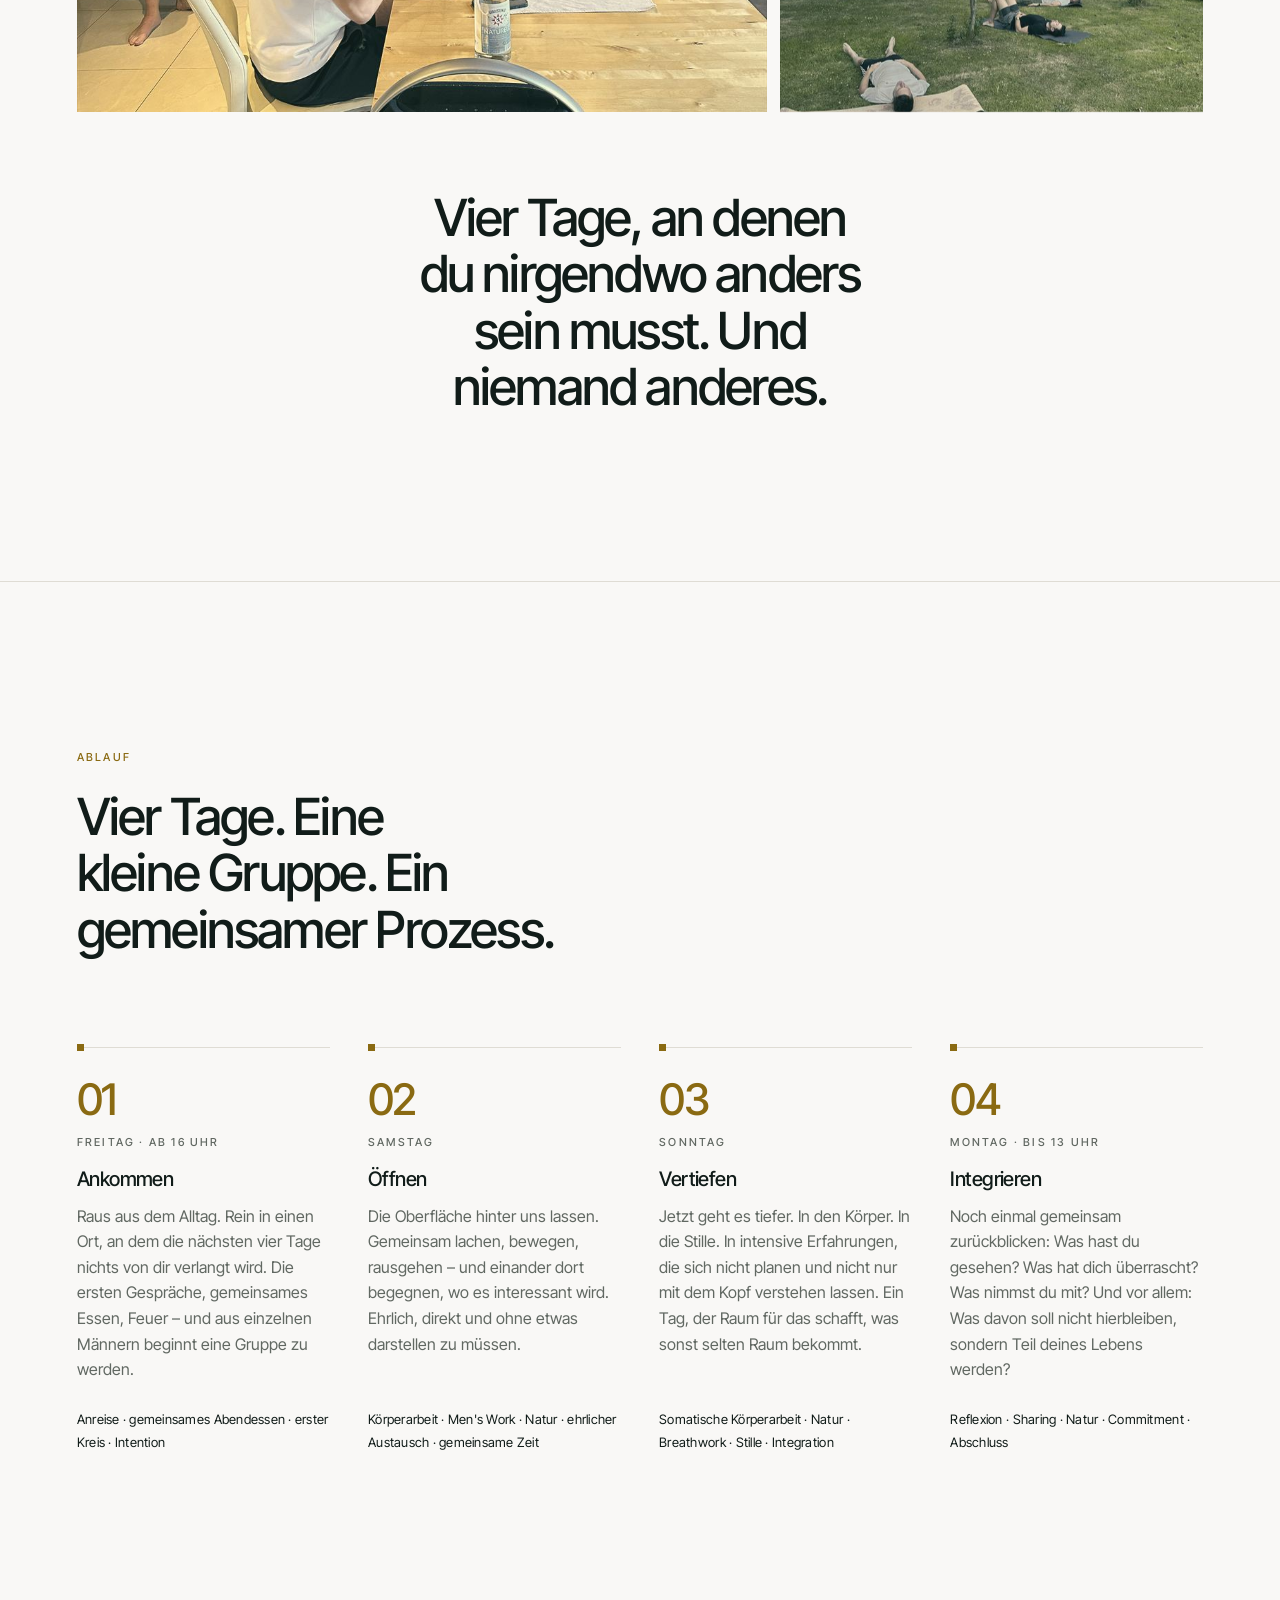
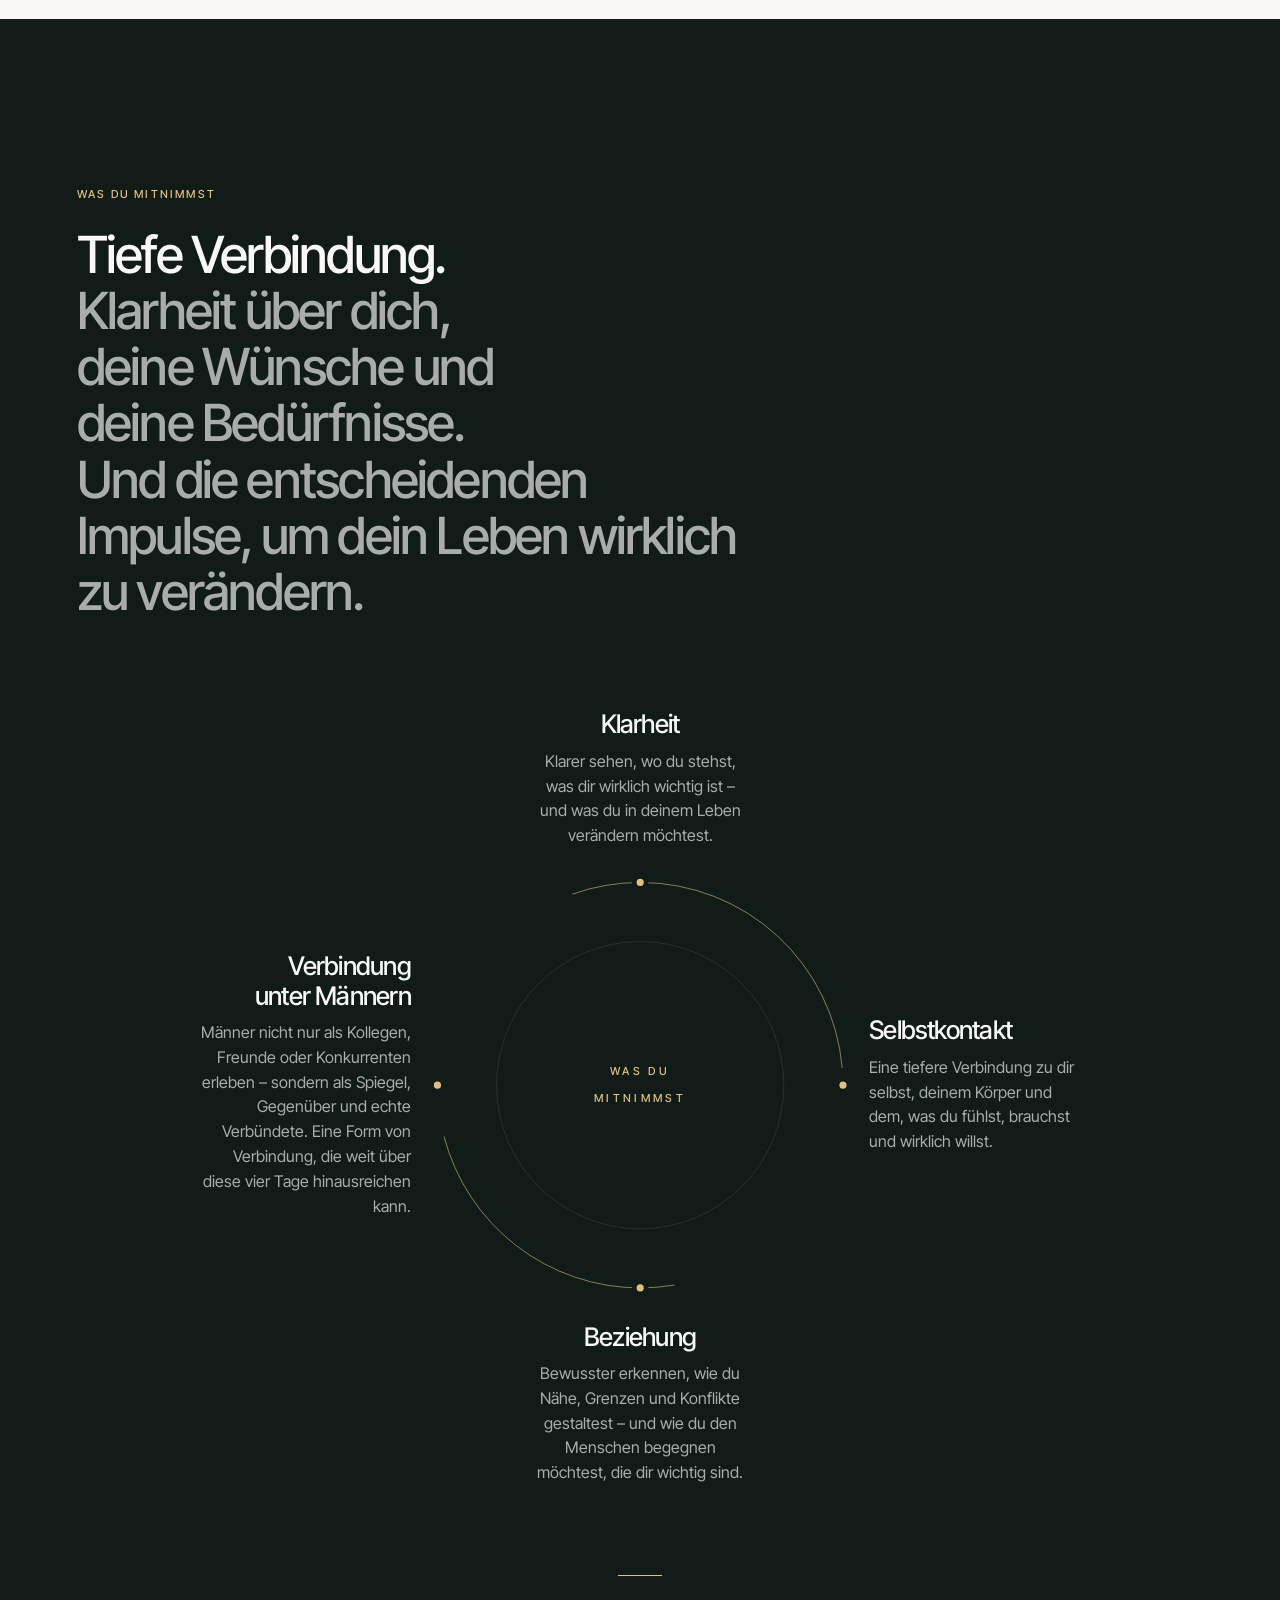
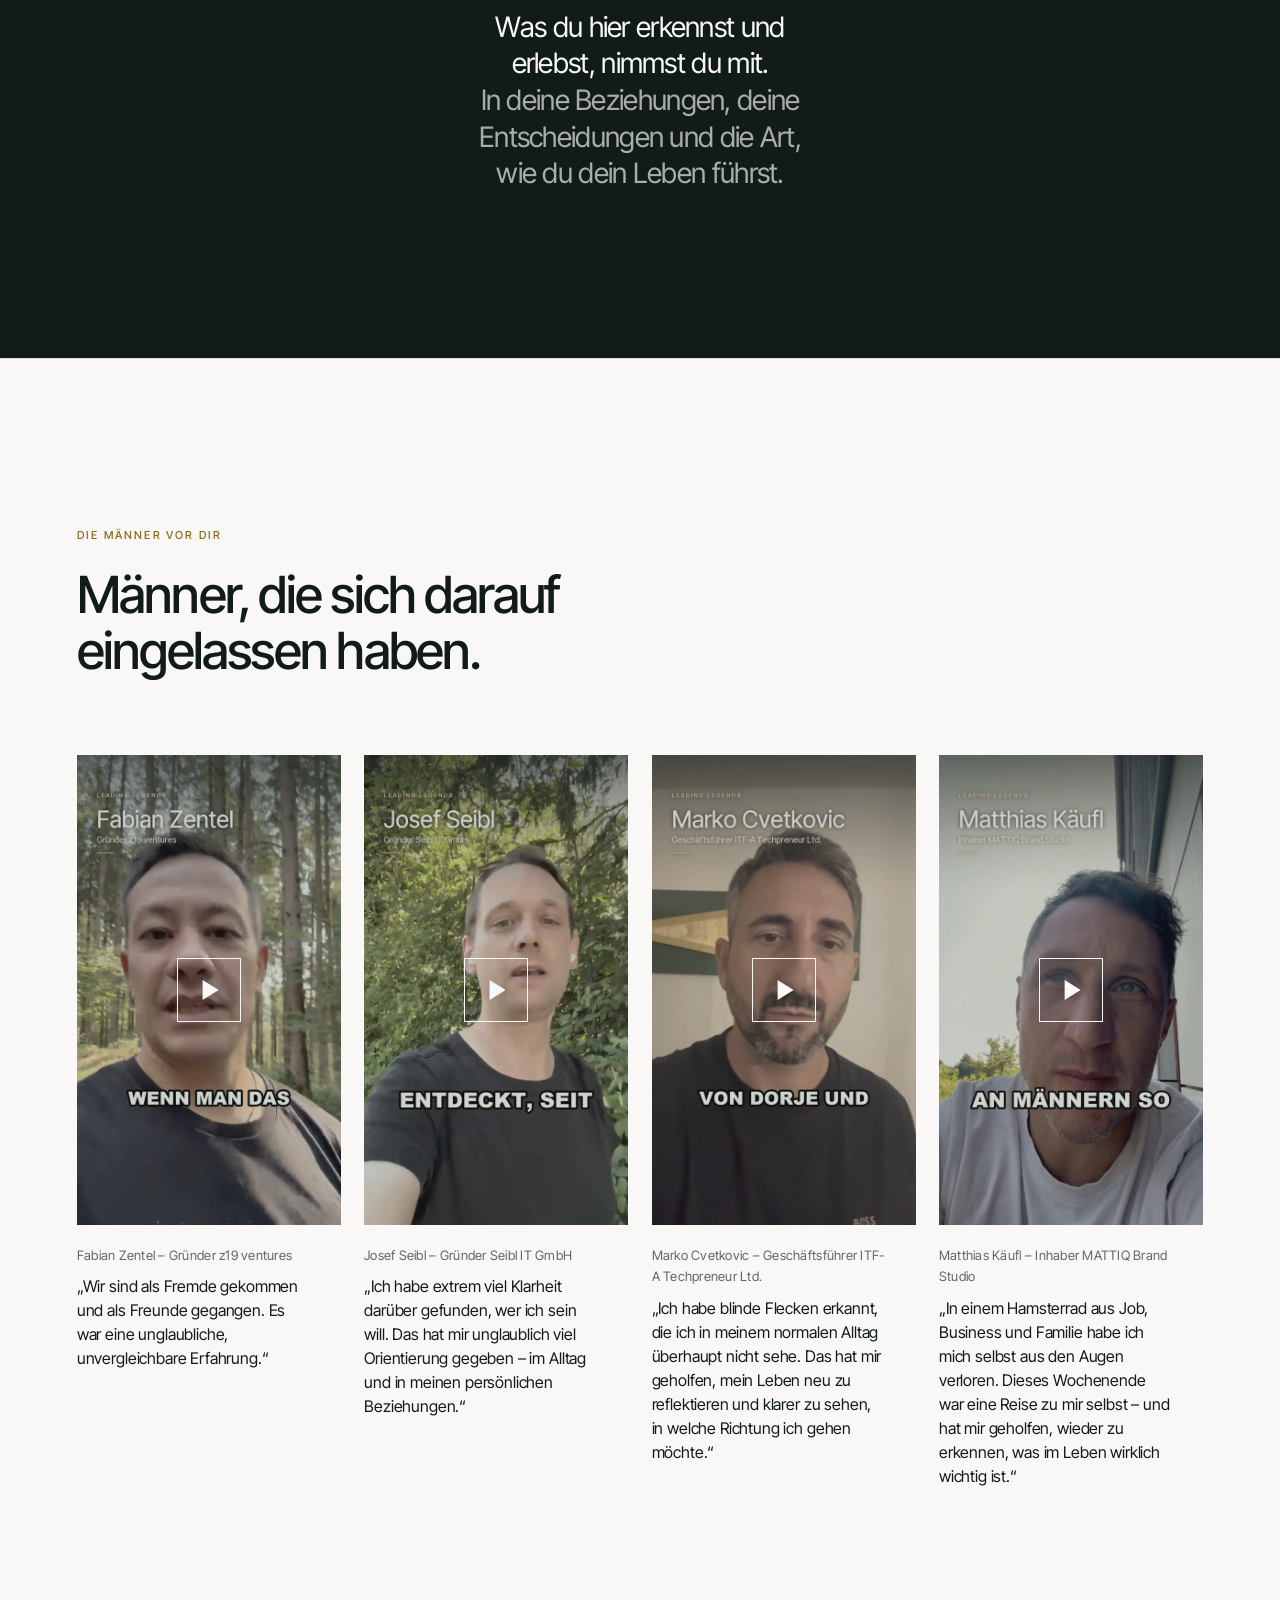
==== commit 04495669: "Kundenwunsch umgesetzt (Cloud-Runner) · j-20261019-1828-alexander-faubel-wphh" ====
--- a/index.html
+++ b/index.html
@@ -690,7 +690,7 @@
           <div class="faq-a">
             <p>Nein. Leading Legends ist weder Therapie noch klassisches Coaching.</p>
             <p>Wir diagnostizieren nichts und versuchen nicht, dich zu „reparieren“. Ebenso arbeiten wir nicht auf ein vorgegebenes persönliches oder berufliches Ziel hin.</p>
-            <p>Leading Legends ist ein Erfahrungsraum. Wir schaffen einen Rahmen, in dem Begegnung, Körperarbeit, Natur, Stille und die Gruppe dir ermöglichen, dich selbst aus anderen Perspektiven wahrzunehmen.</p>
+            <p>Leading Legends ist ein Erfahrungsraum, in dem Begegnung, Körperarbeit, Natur, Stille und die Gruppe neue Perspektiven auf dich selbst ermöglichen können.</p>
             <p>Wenn du dich aktuell in einer akuten psychischen Krise befindest, besprechen wir im Kennenlerngespräch offen, ob ein Retreat wie Leading Legends gerade der passende Rahmen für dich ist.</p>
           </div>
         </details>
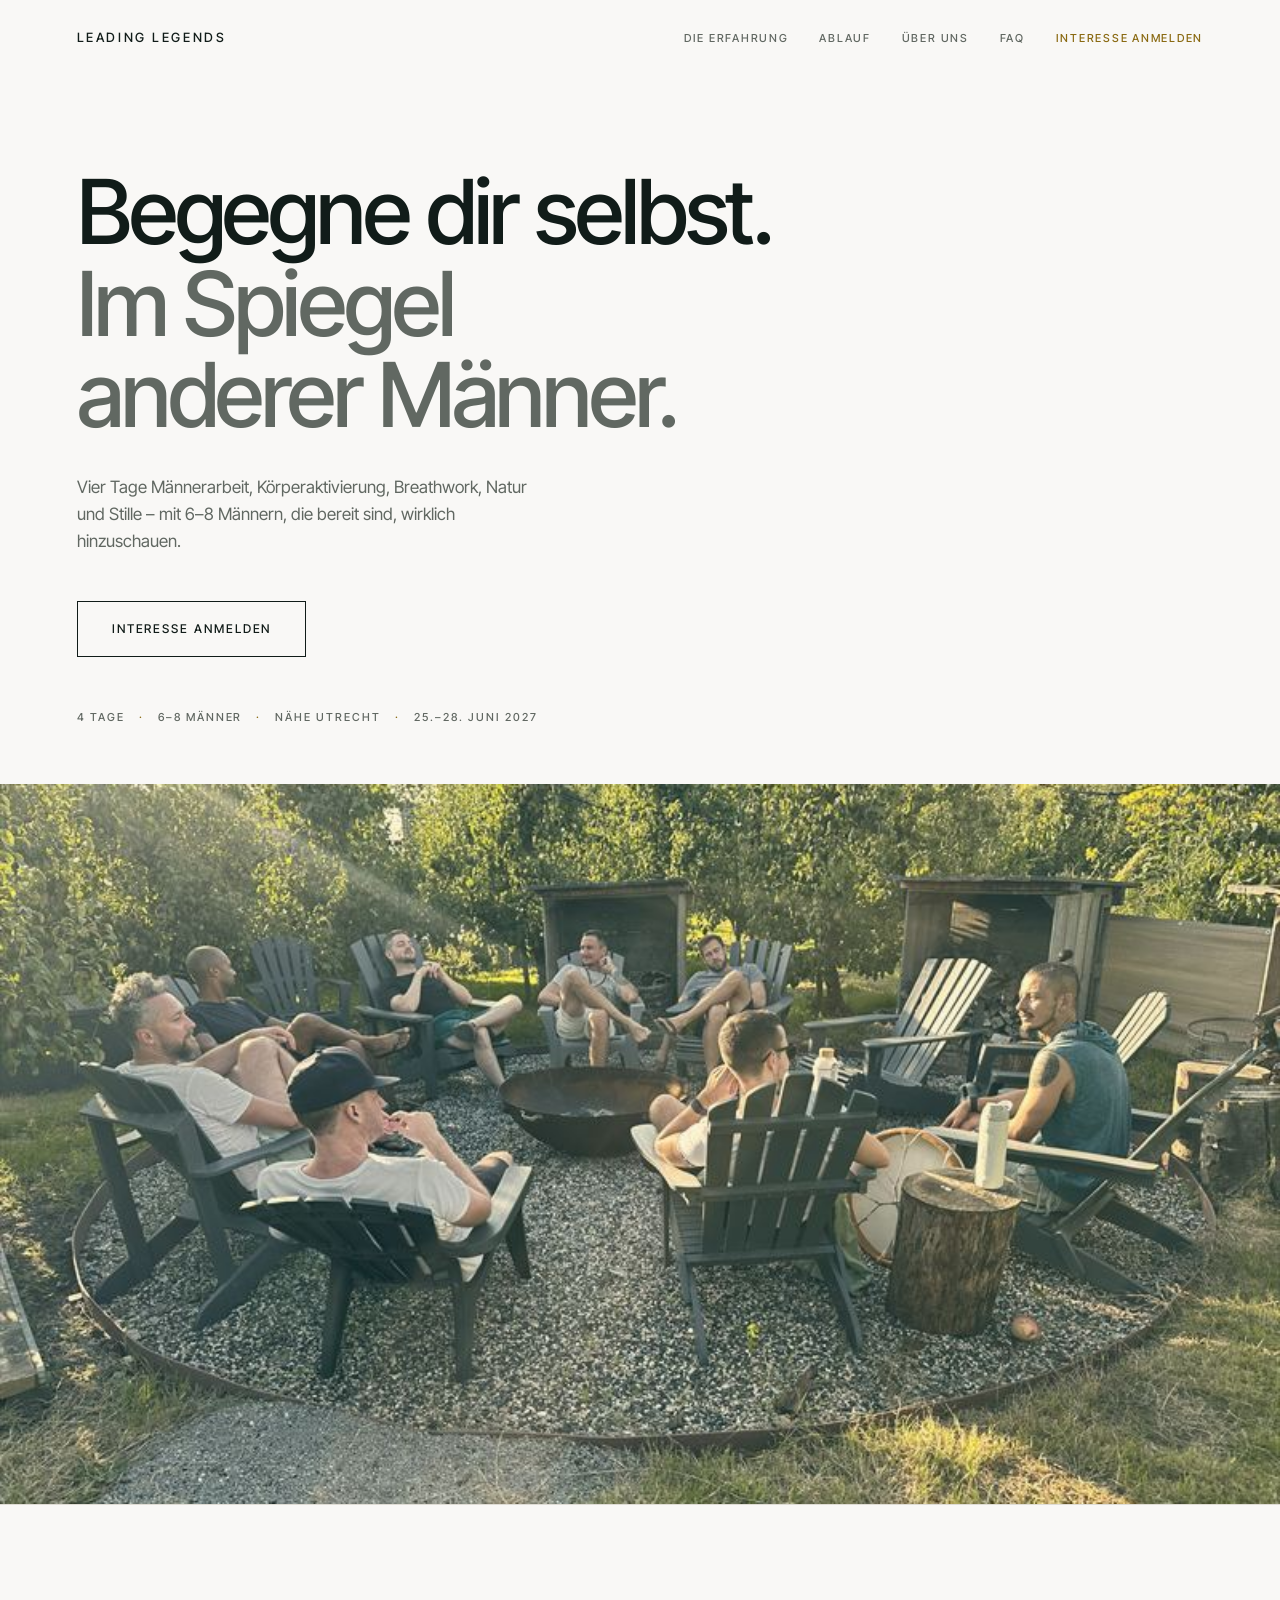
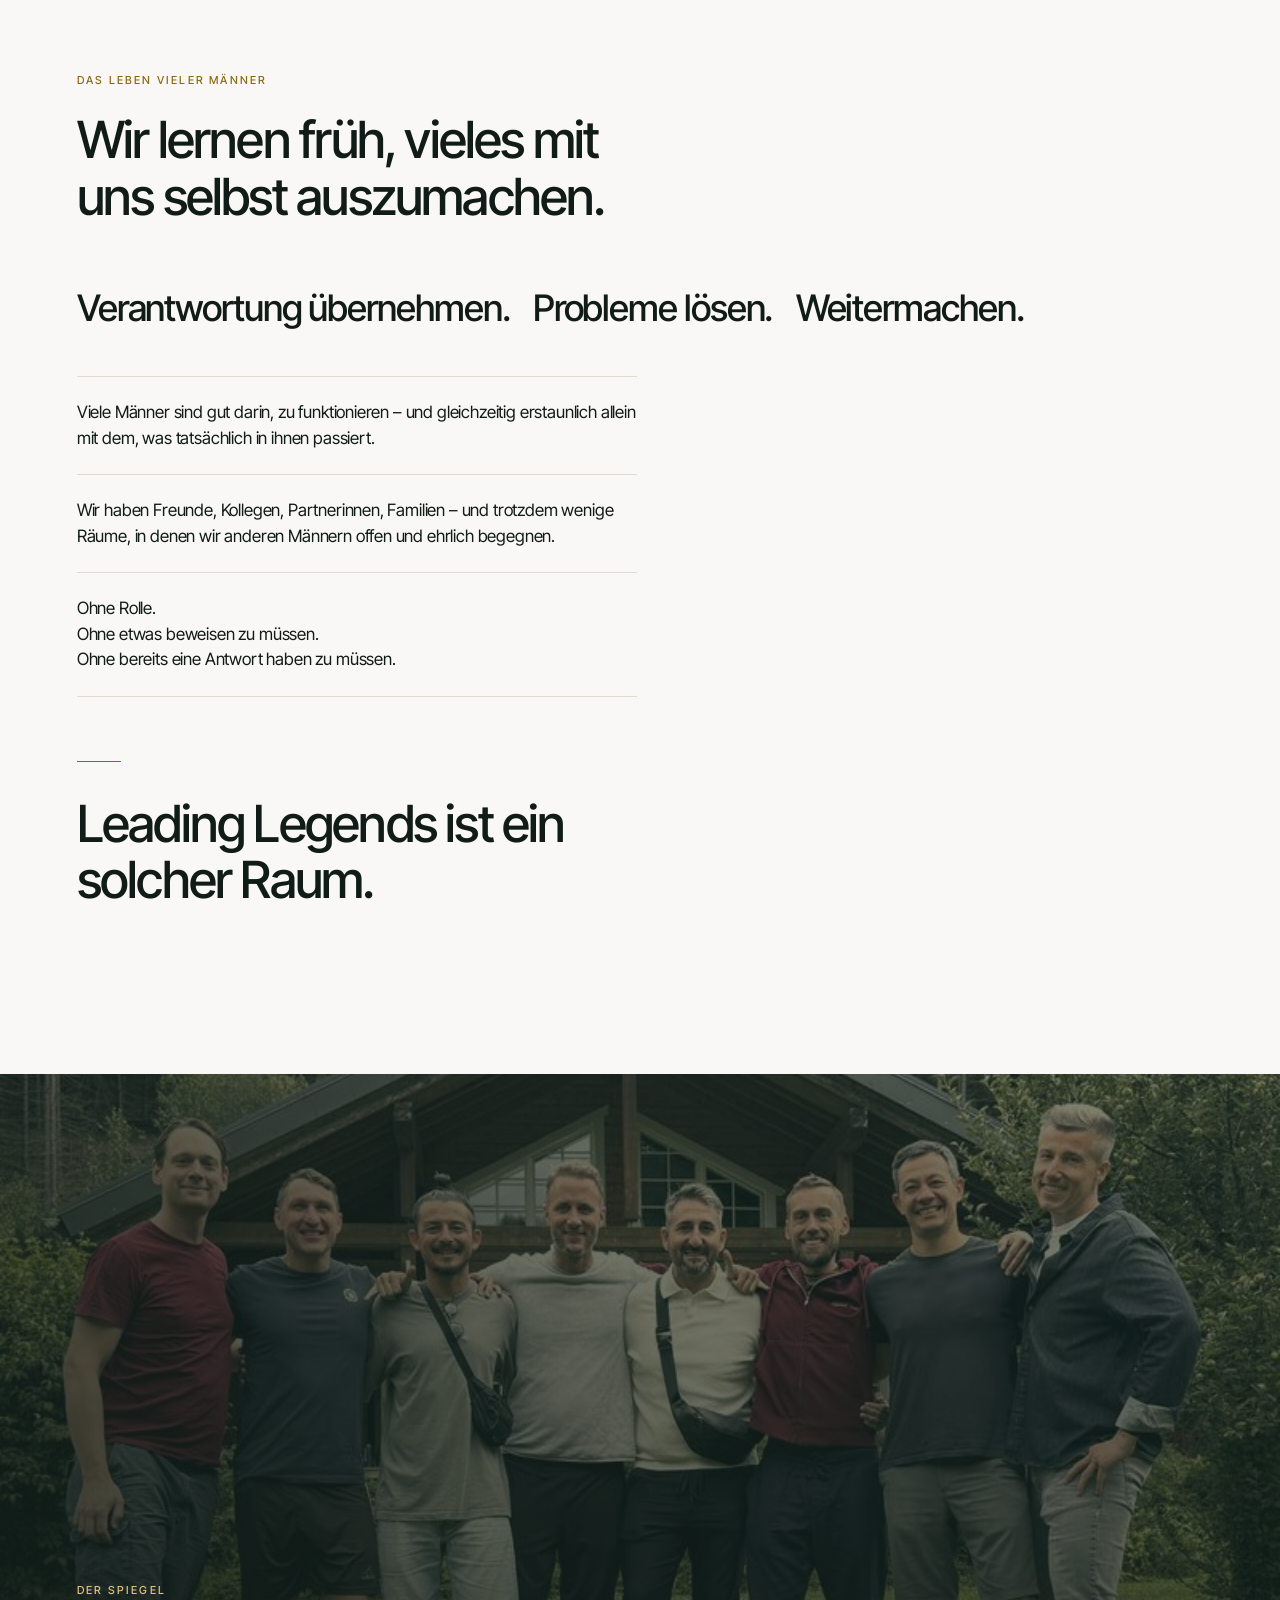
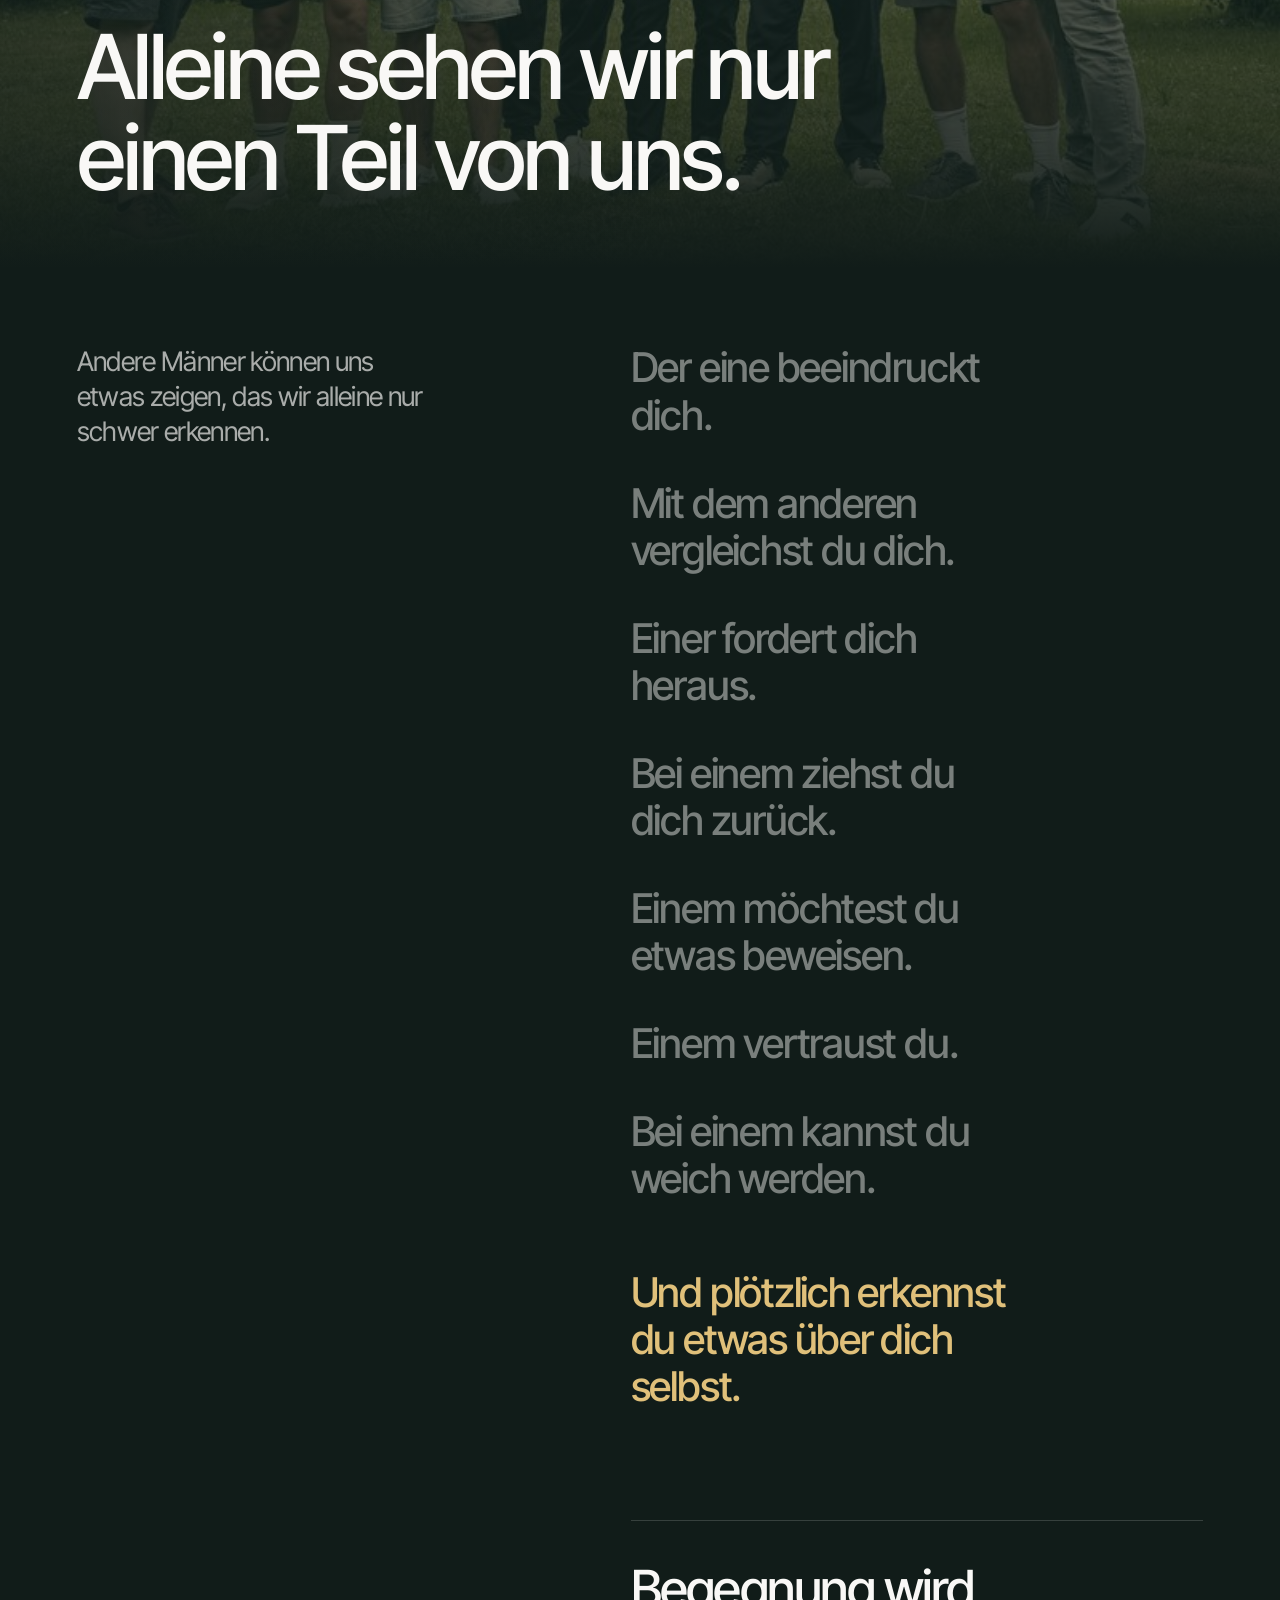
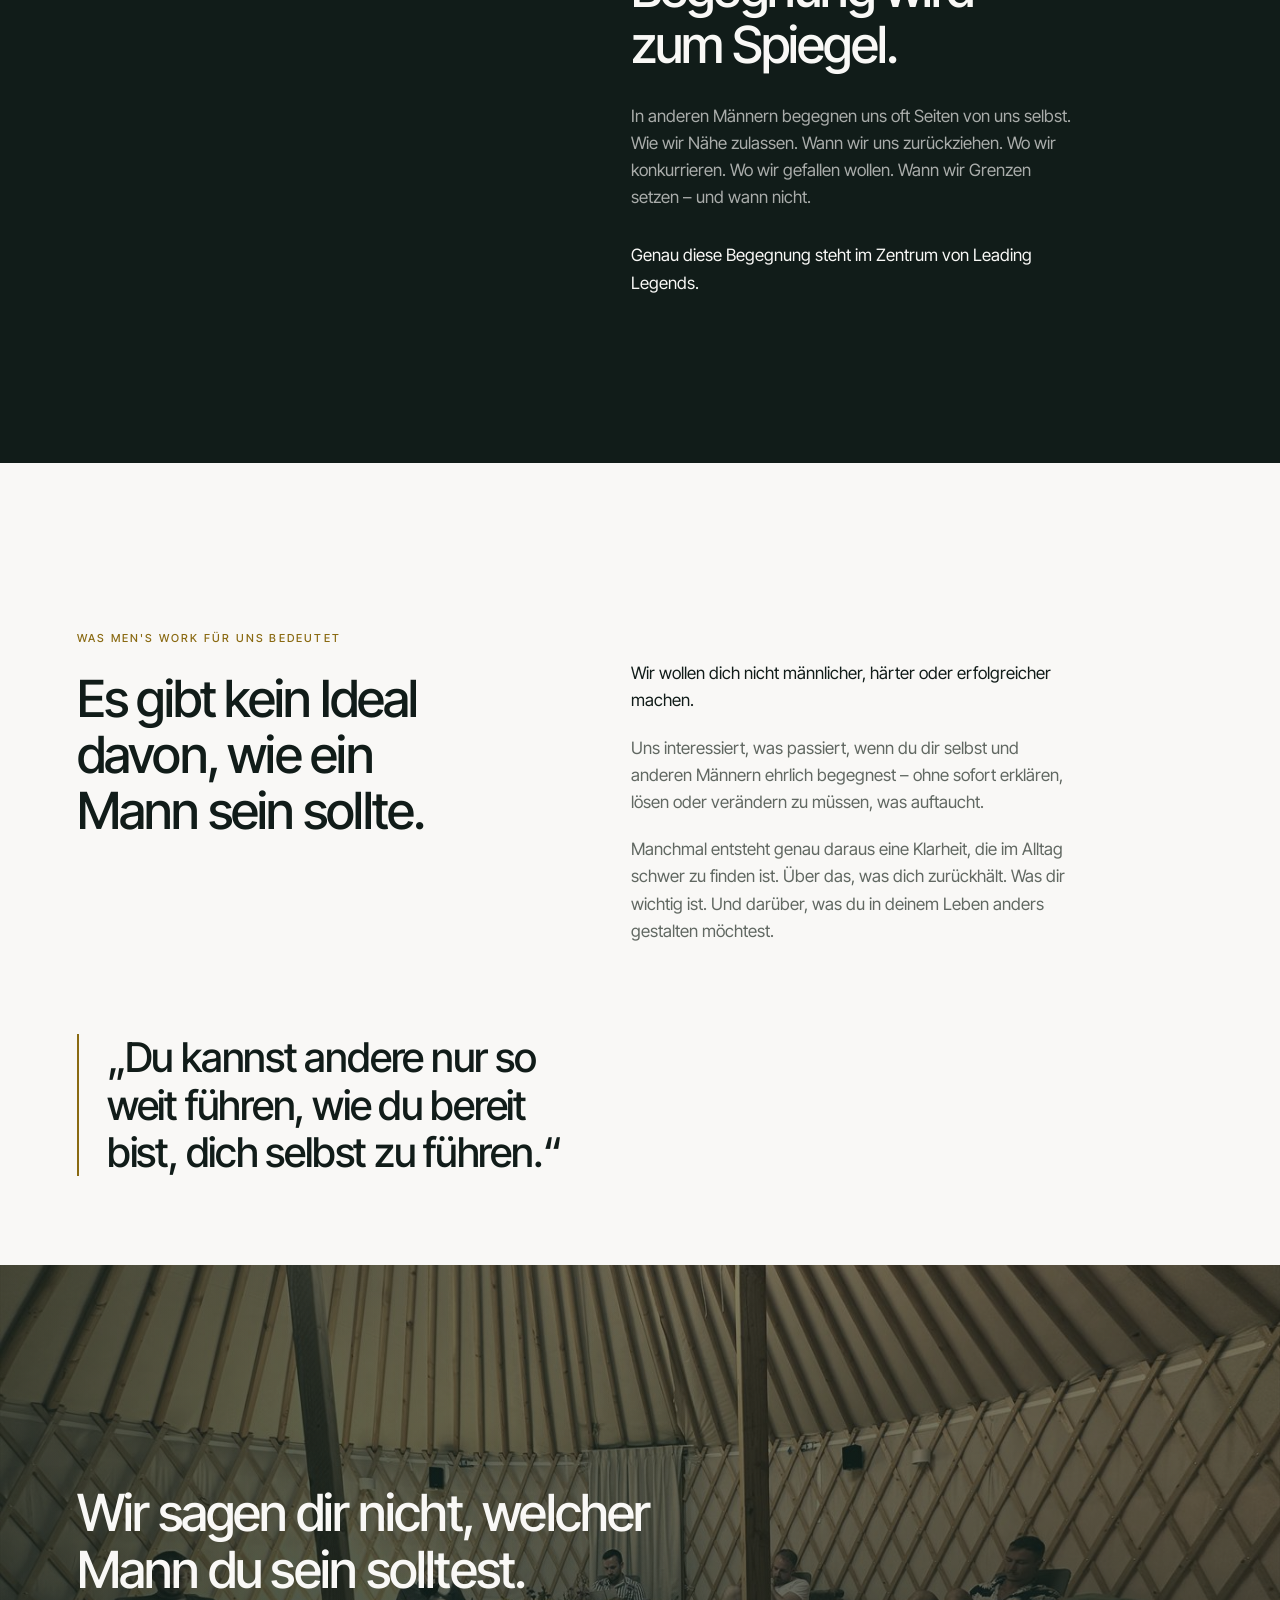
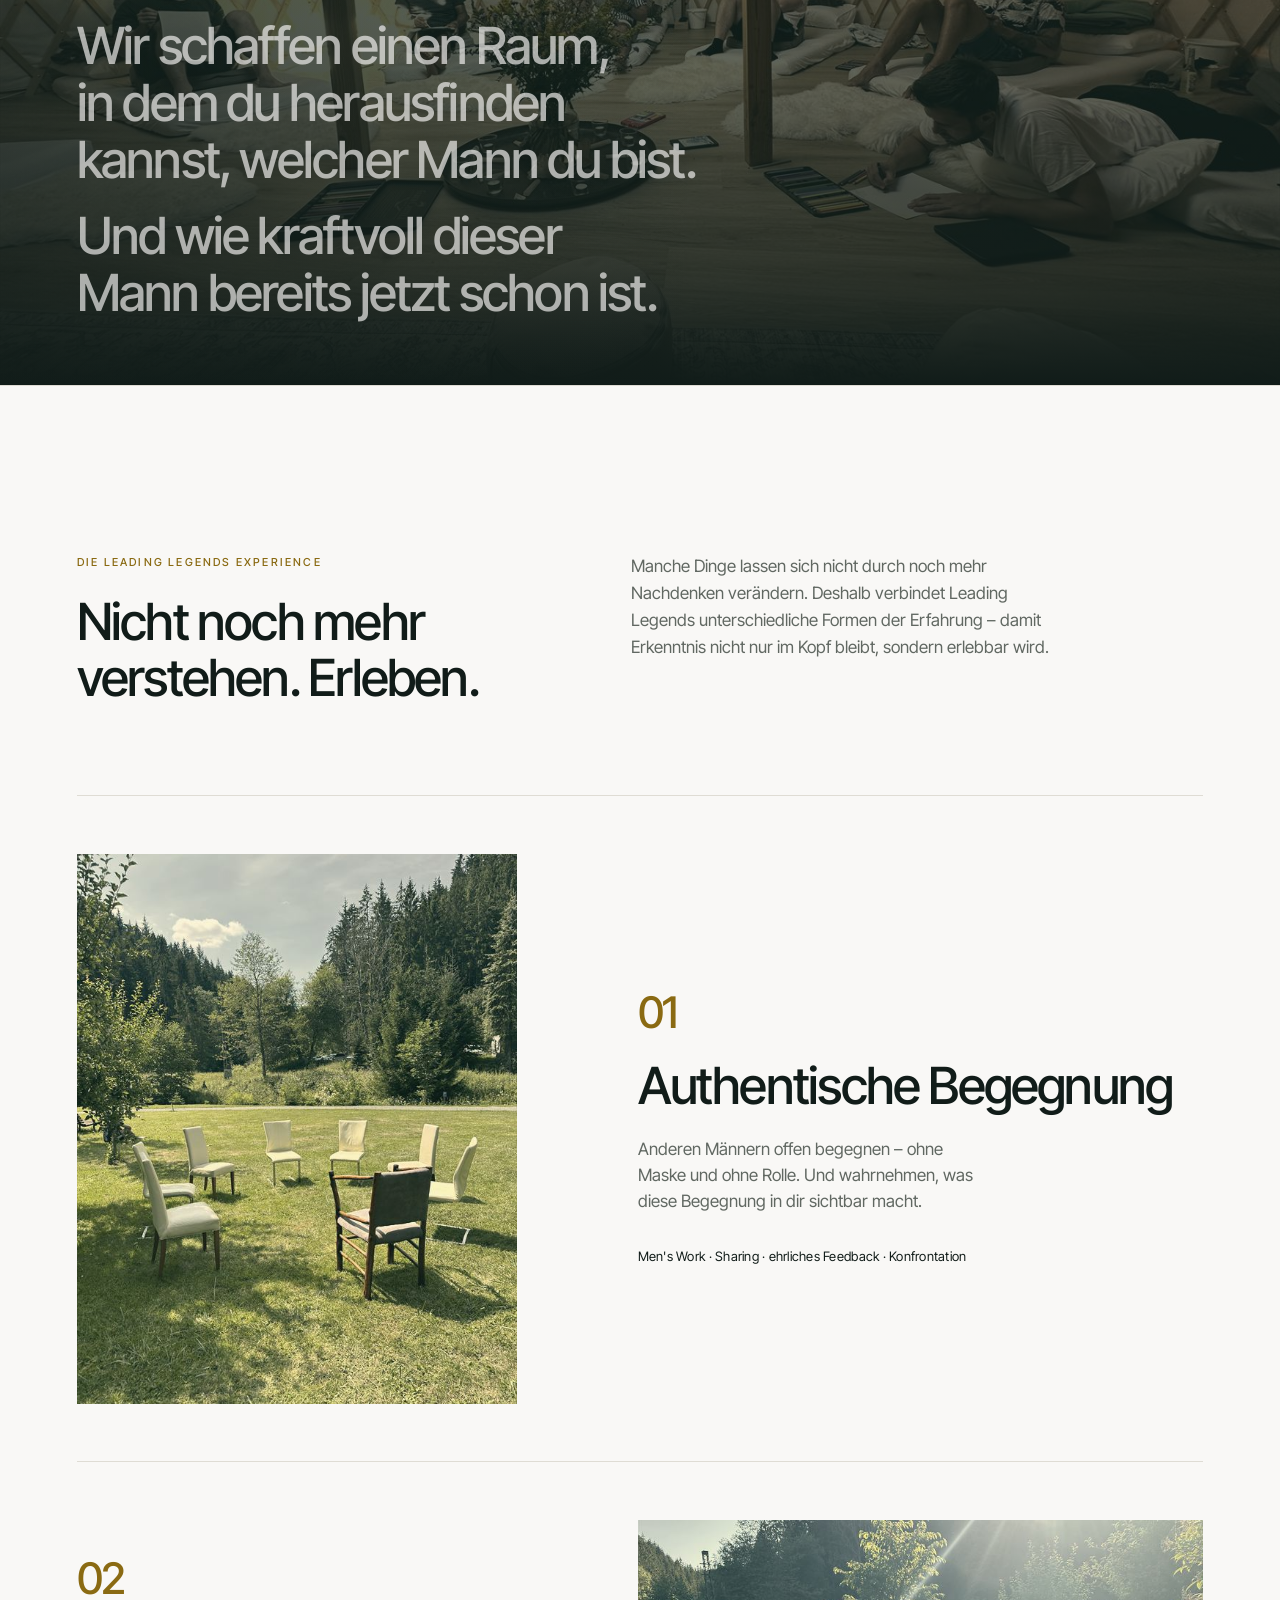
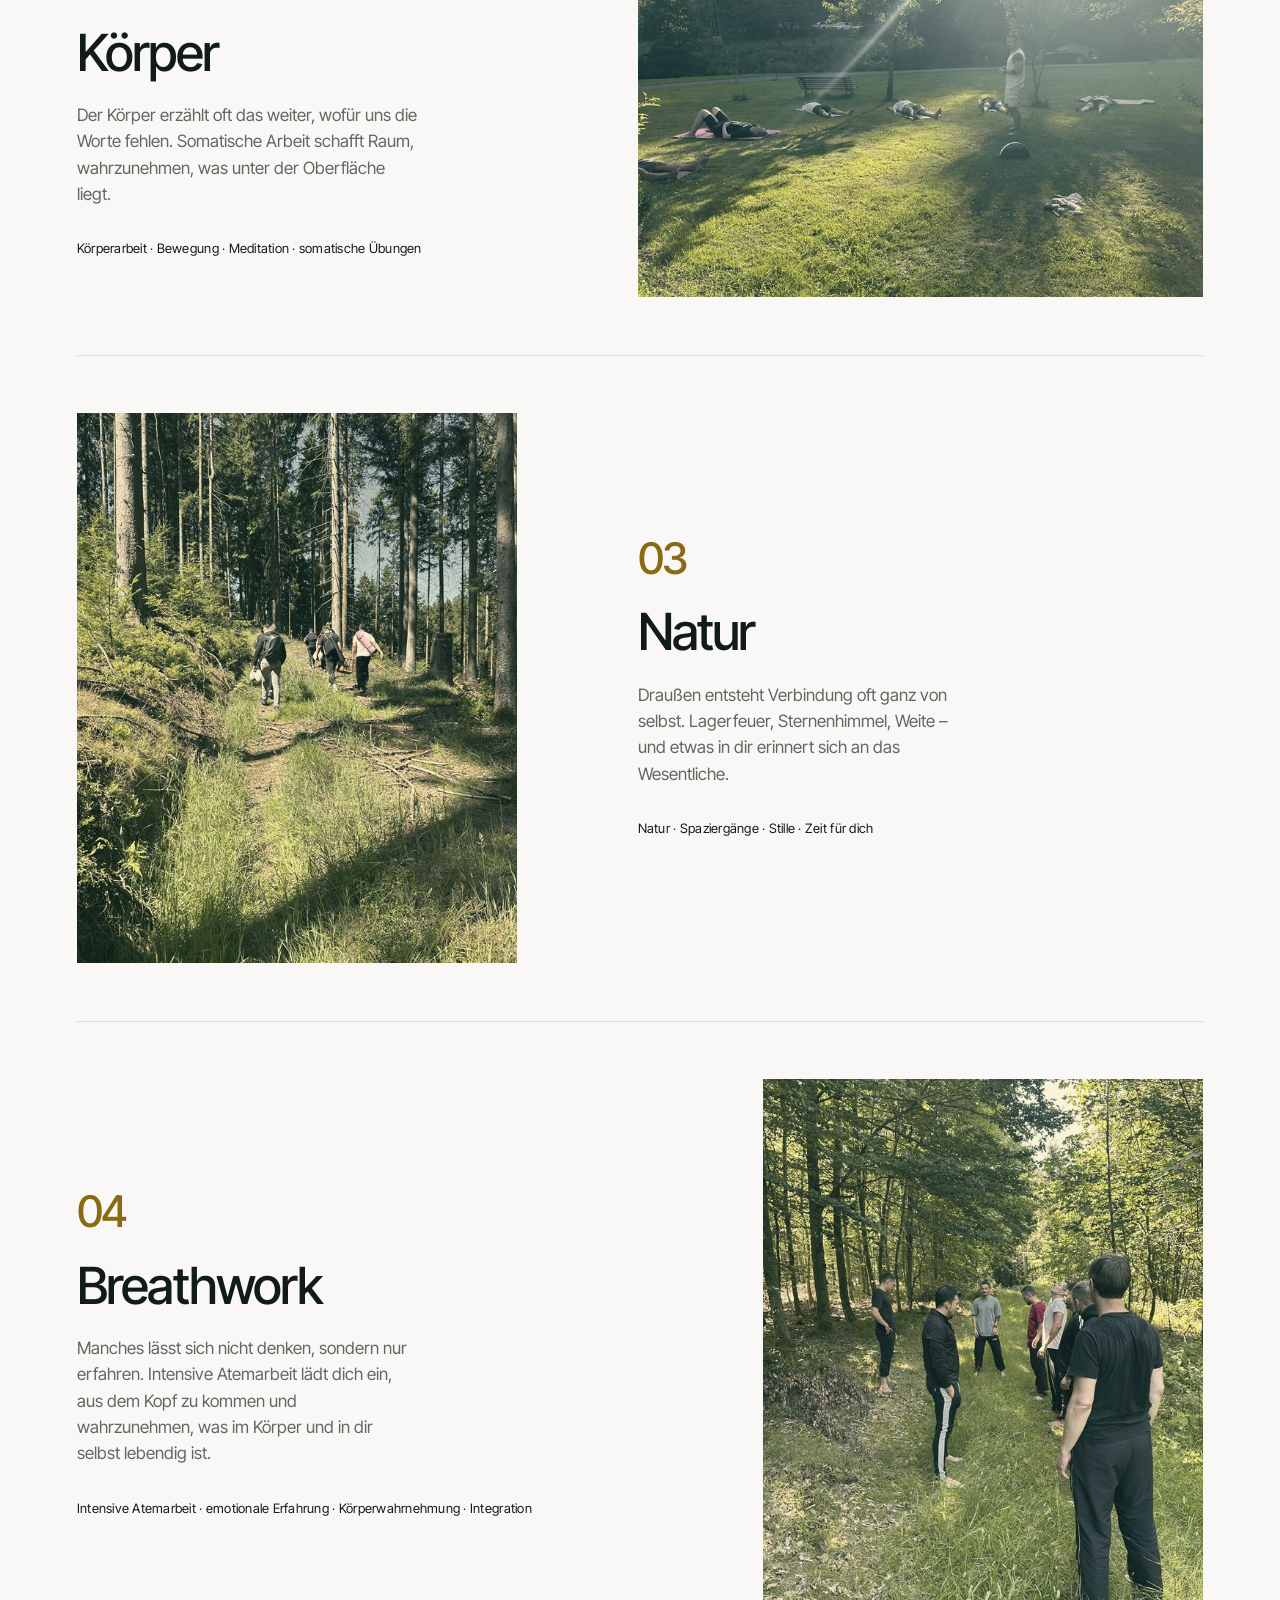
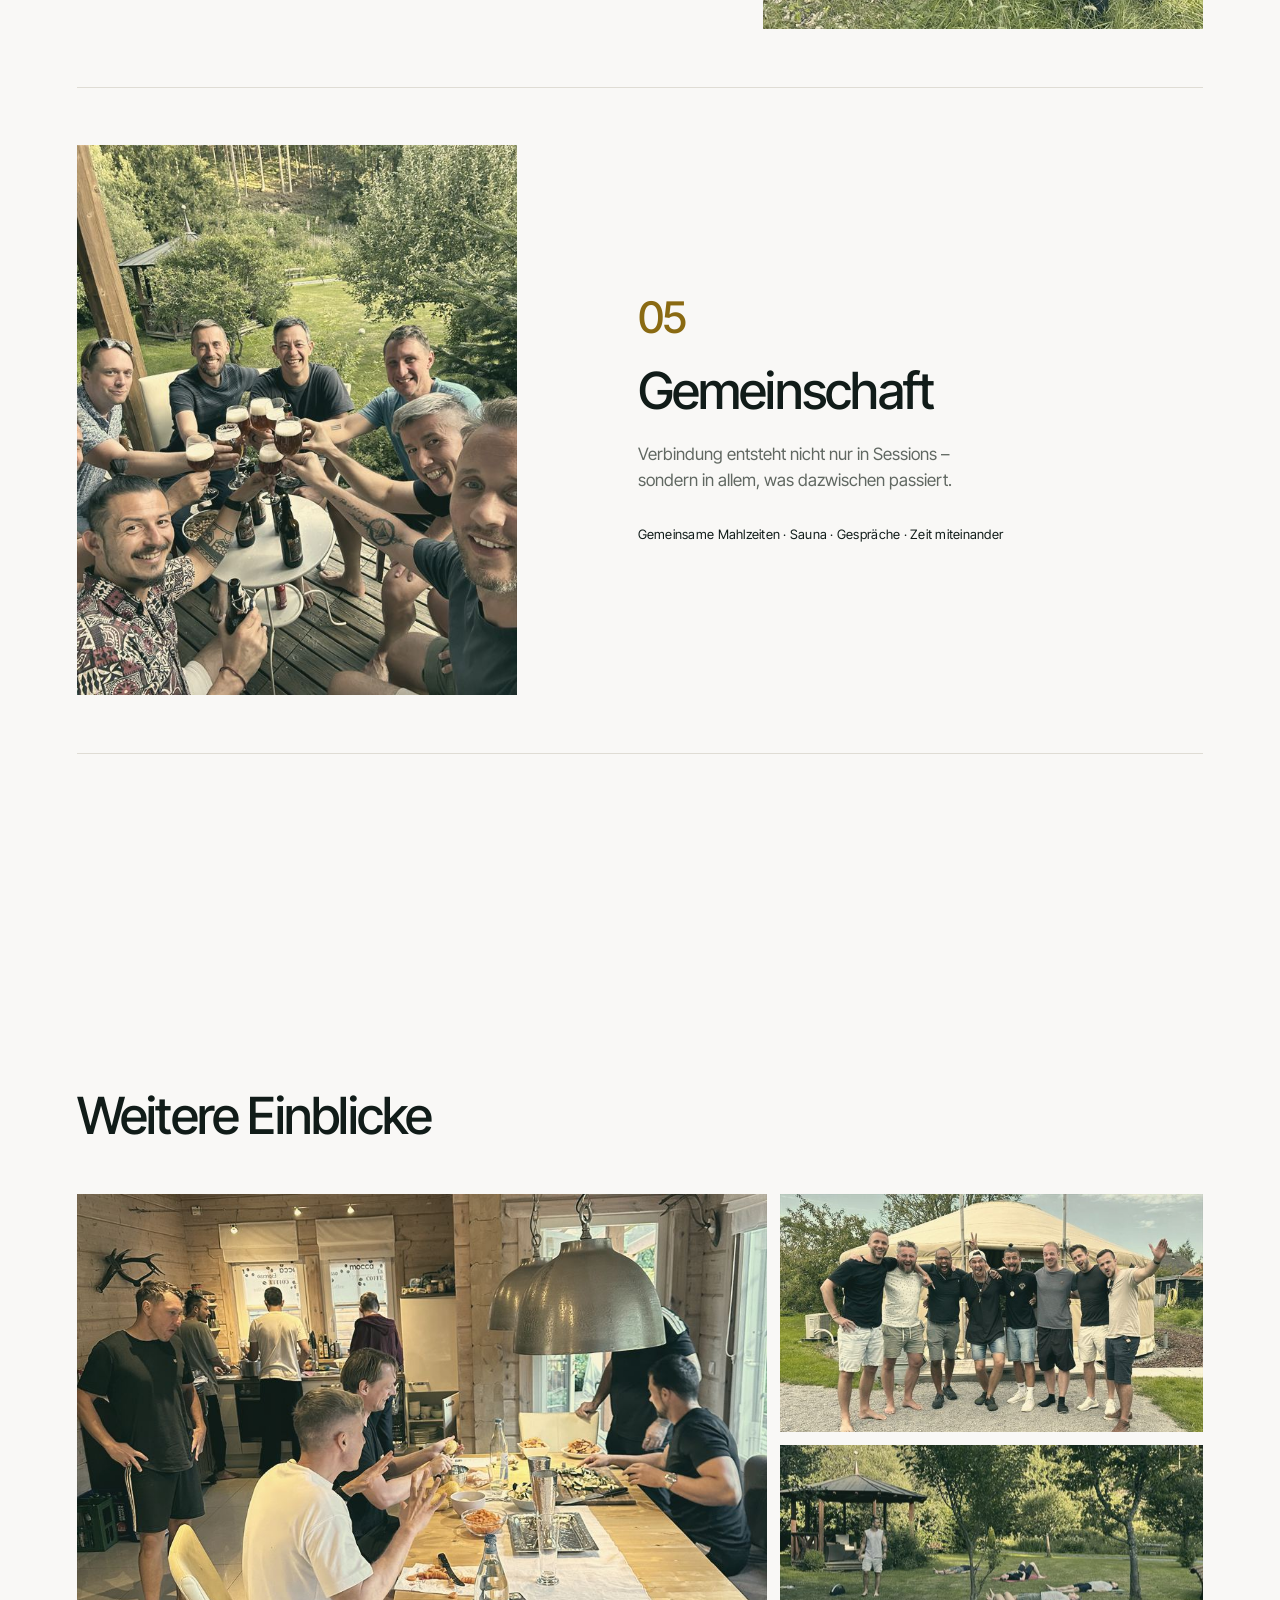
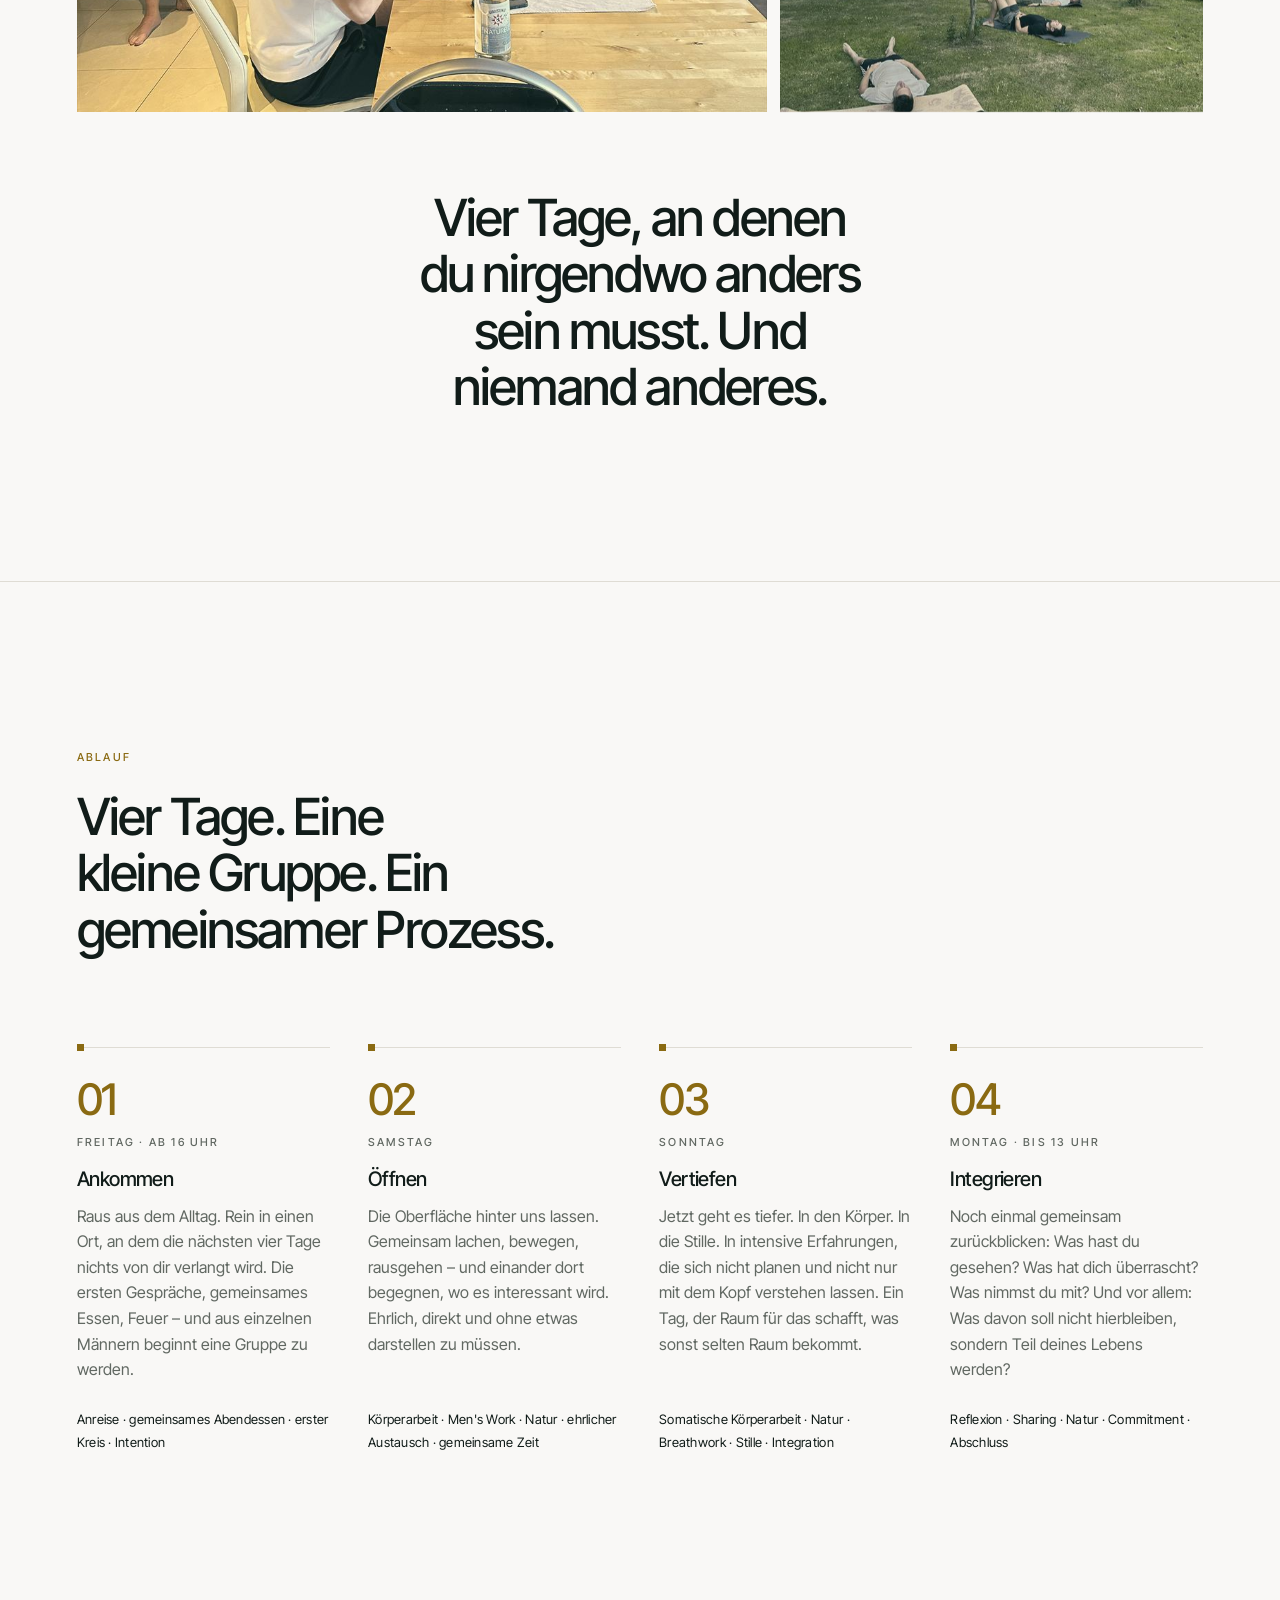
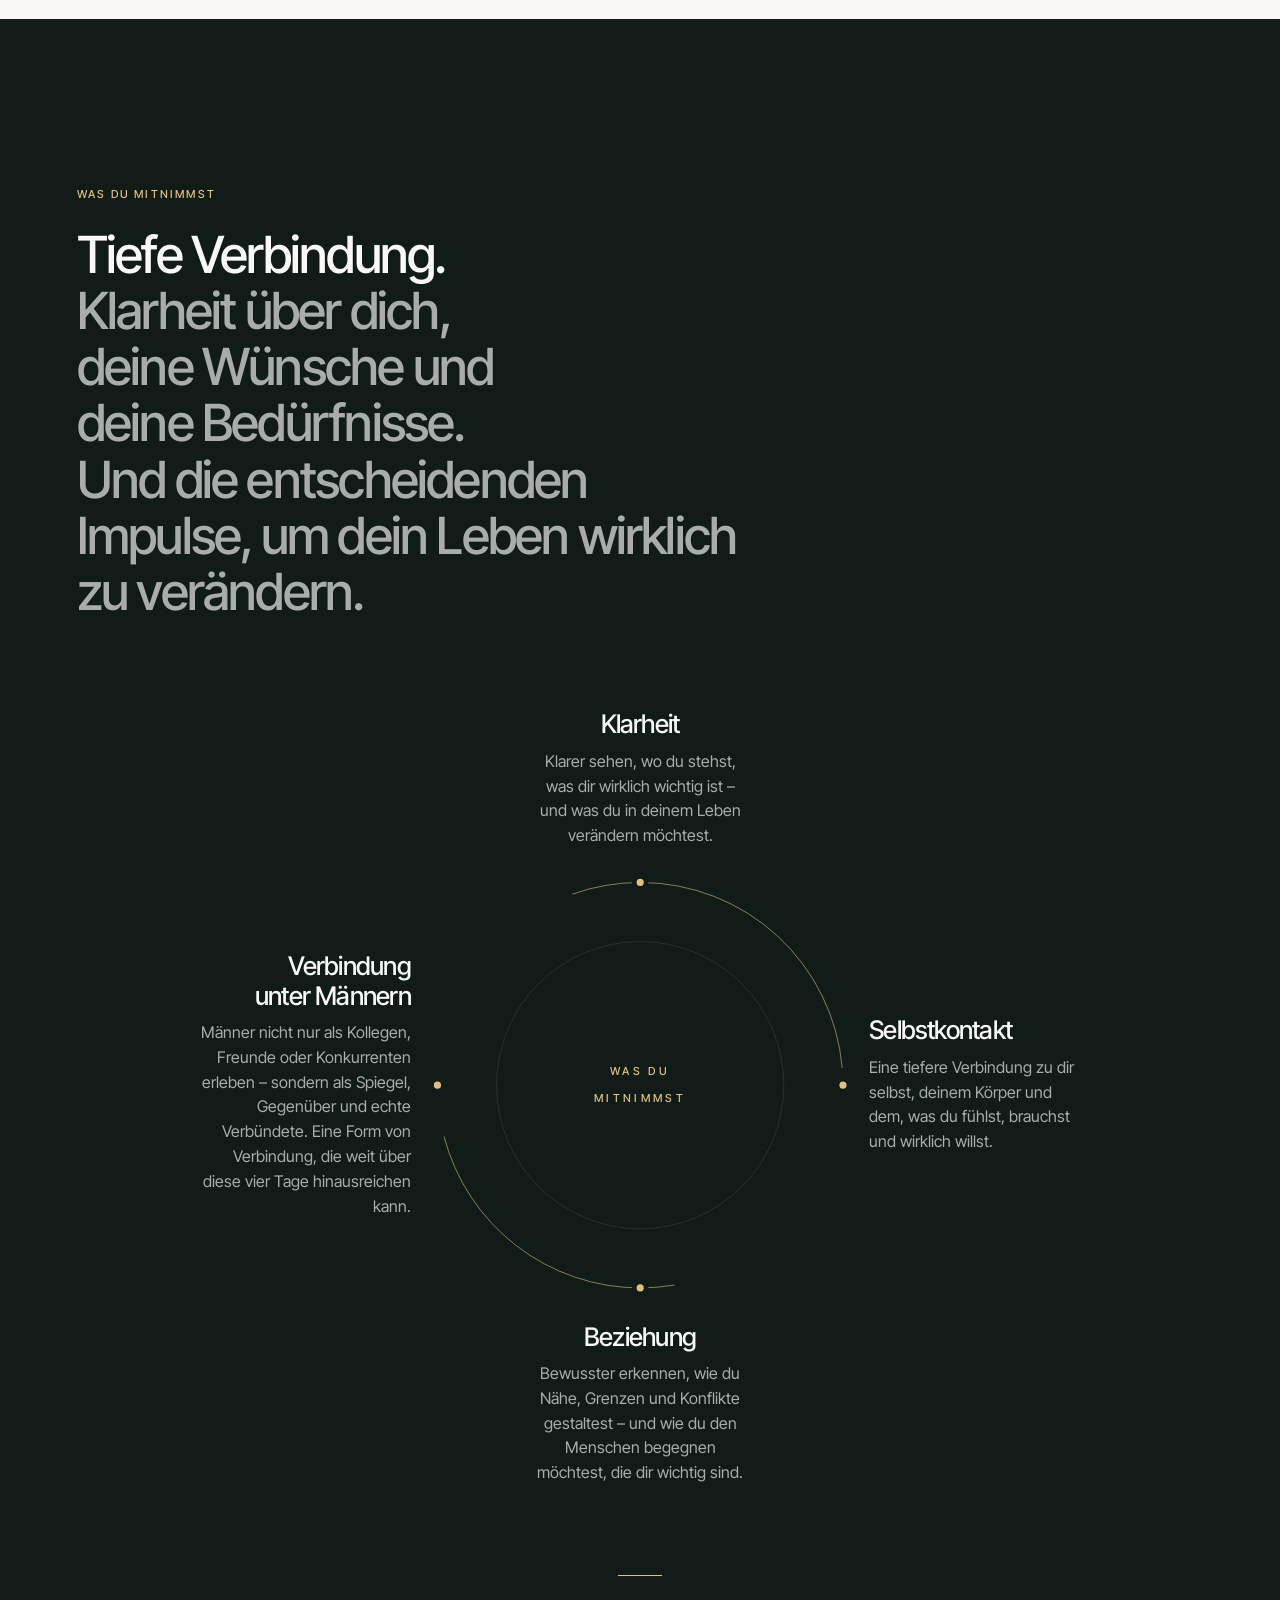
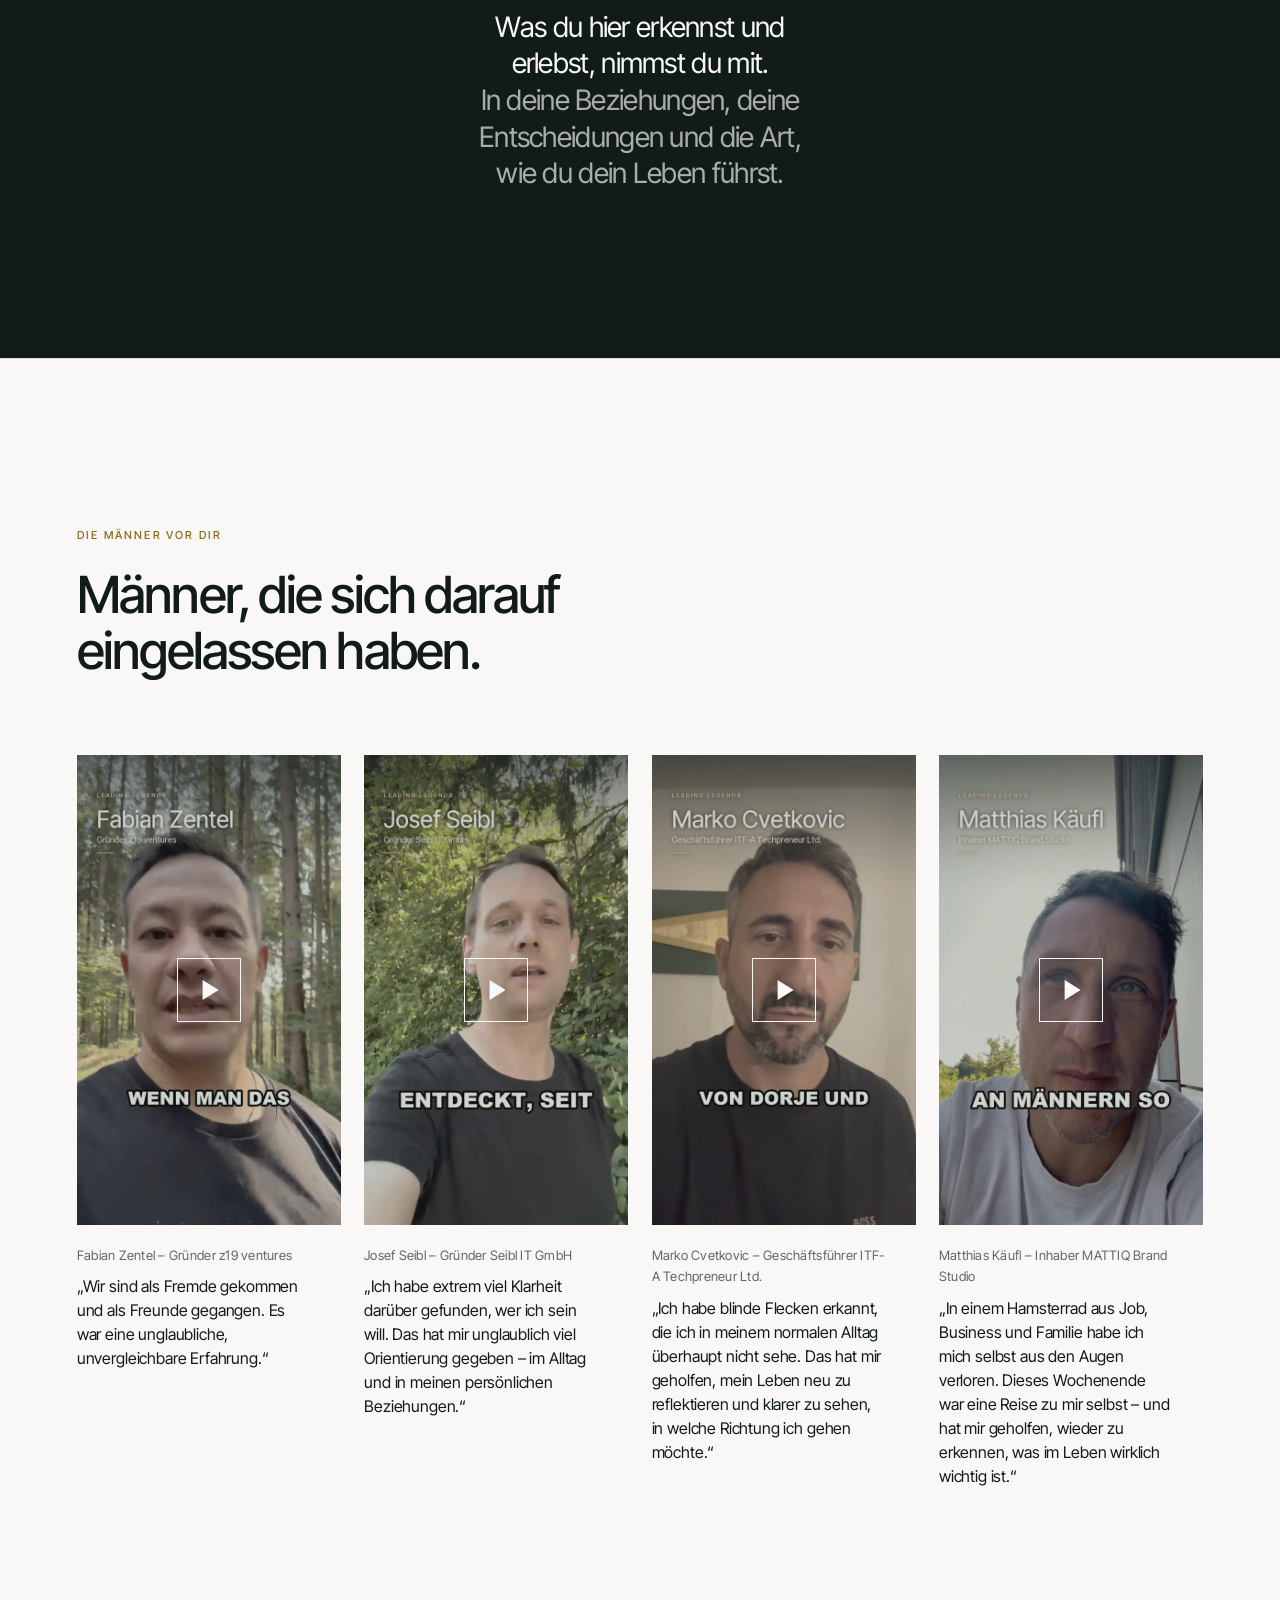
==== commit c2ec20b4: "Kundenwunsch umgesetzt (Cloud-Runner) · j-20261019-1837-alexander-faubel-wjjv" ====
--- a/index.html
+++ b/index.html
@@ -602,8 +602,8 @@
         <div><dt>Unterkunft</dt><dd>Einzel- oder Doppelzimmer <span class="meta">(500 € Aufschlag für Einzelzimmer)</span></dd></div>
         <div><dt>Verpflegung</dt><dd>Hochwertige vegetarische Küche vom eigenen Koch</dd></div>
         <div><dt>Begleitung</dt><dd>Gemeinsamer Vorbereitungscall · 4-tägiges Retreat · Gemeinsamer Integrations-Call ca. 30 Tage nach dem Retreat</dd></div>
-        <div><dt>Investment</dt><dd>Doppelzimmer 3.000 € zzgl. MwSt. – brutto für Privatkunden 3.570 € (3.000 € + 19 % MwSt.)<br>Einzelzimmer (500 € Aufschlag) 3.500 € zzgl. MwSt. – brutto für Privatkunden 4.165 € (3.500 € + 19 % MwSt.)</dd></div>
-        <div><dt>Enthalten</dt><dd>Unterkunft (4 Tage / 3 Nächte), hochwertige vegetarische Küche vom eigenen Koch, alle Retreat-Sessions, Begleitung durch Alexander und Dorje, Sauna, Pool, Eisbad</dd></div>
+        <div><dt>Investment</dt><dd>Doppelzimmer 3.000 € zzgl. MwSt.<br>Einzelzimmer 3.500 € zzgl. MwSt.</dd></div>
+        <div><dt>Enthalten</dt><dd>Unterkunft (4 Tage / 3 Nächte), alle Mahlzeiten, alle Retreat-Sessions, Begleitung durch Alexander und Dorje, Sauna, Pool, Eisbad</dd></div>
         <div><dt>Nicht enthalten</dt><dd>An- und Abreise</dd></div>
       </dl>
     </div>
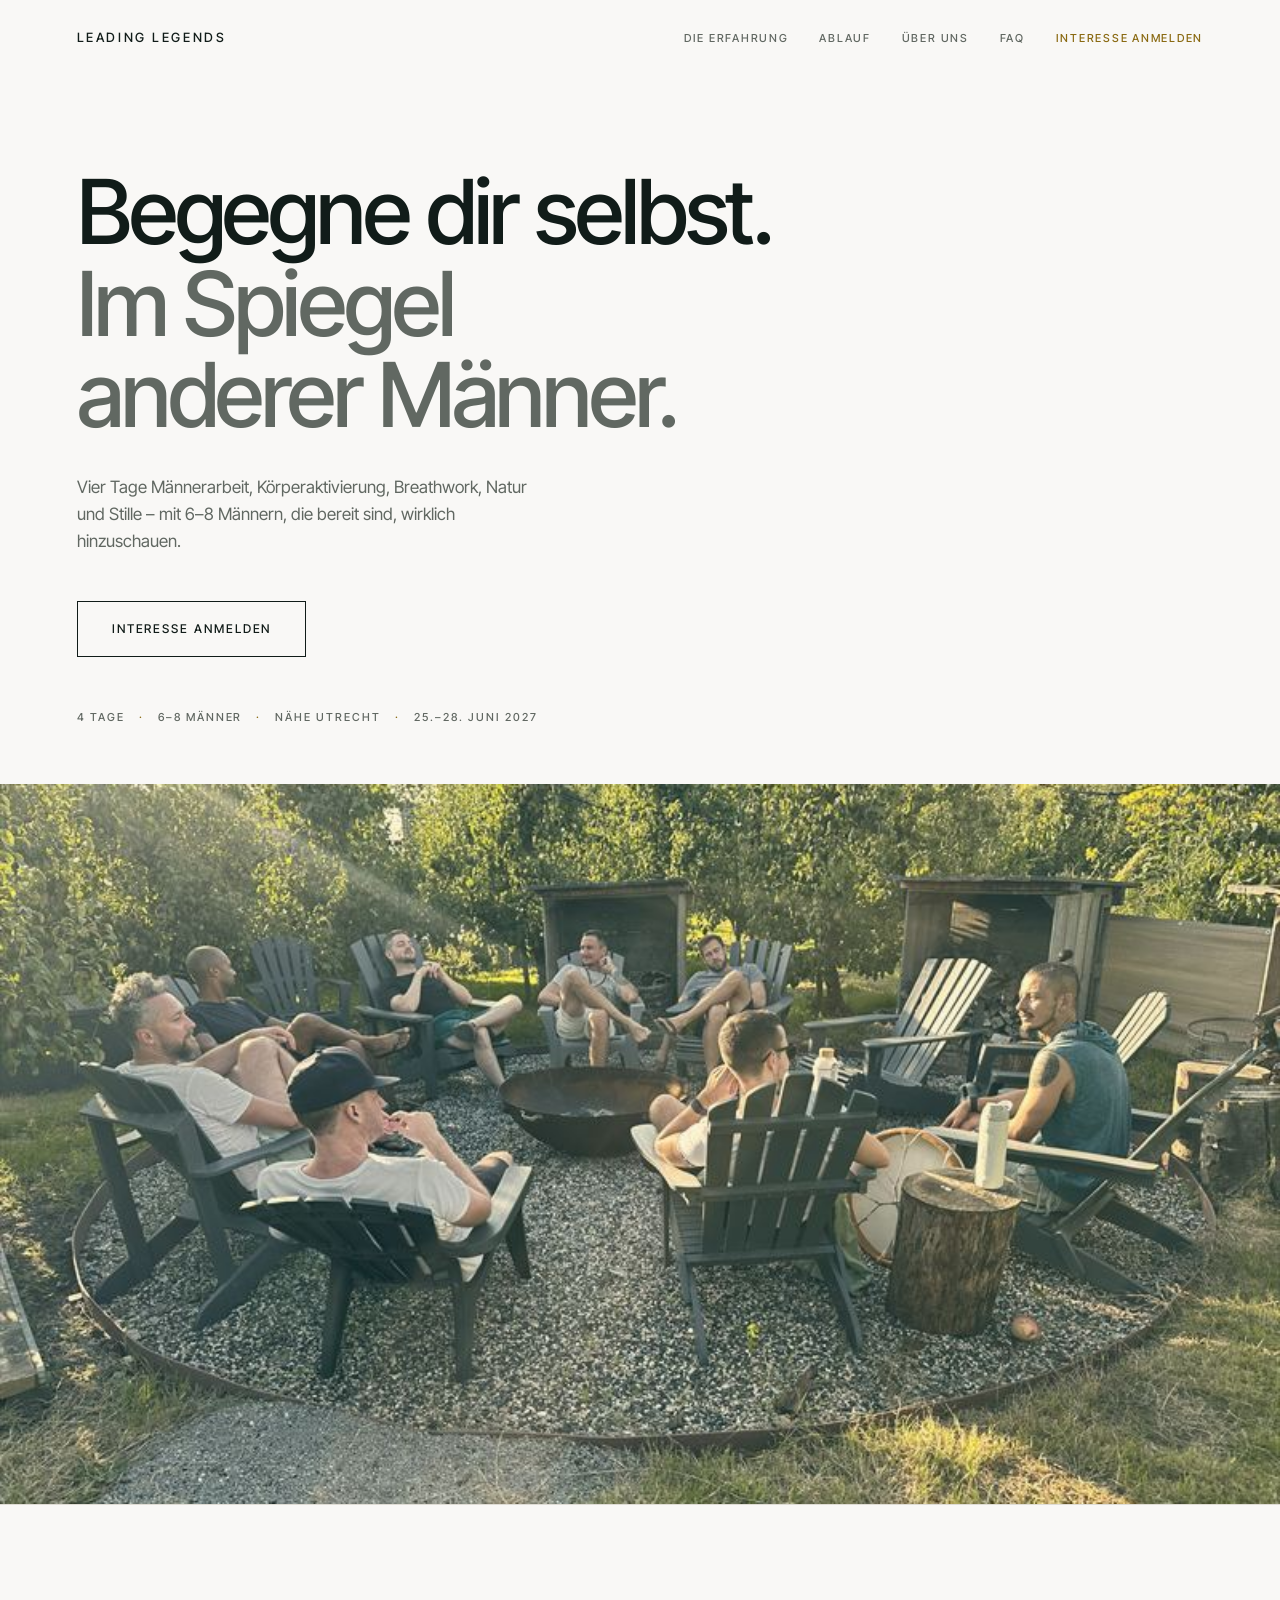
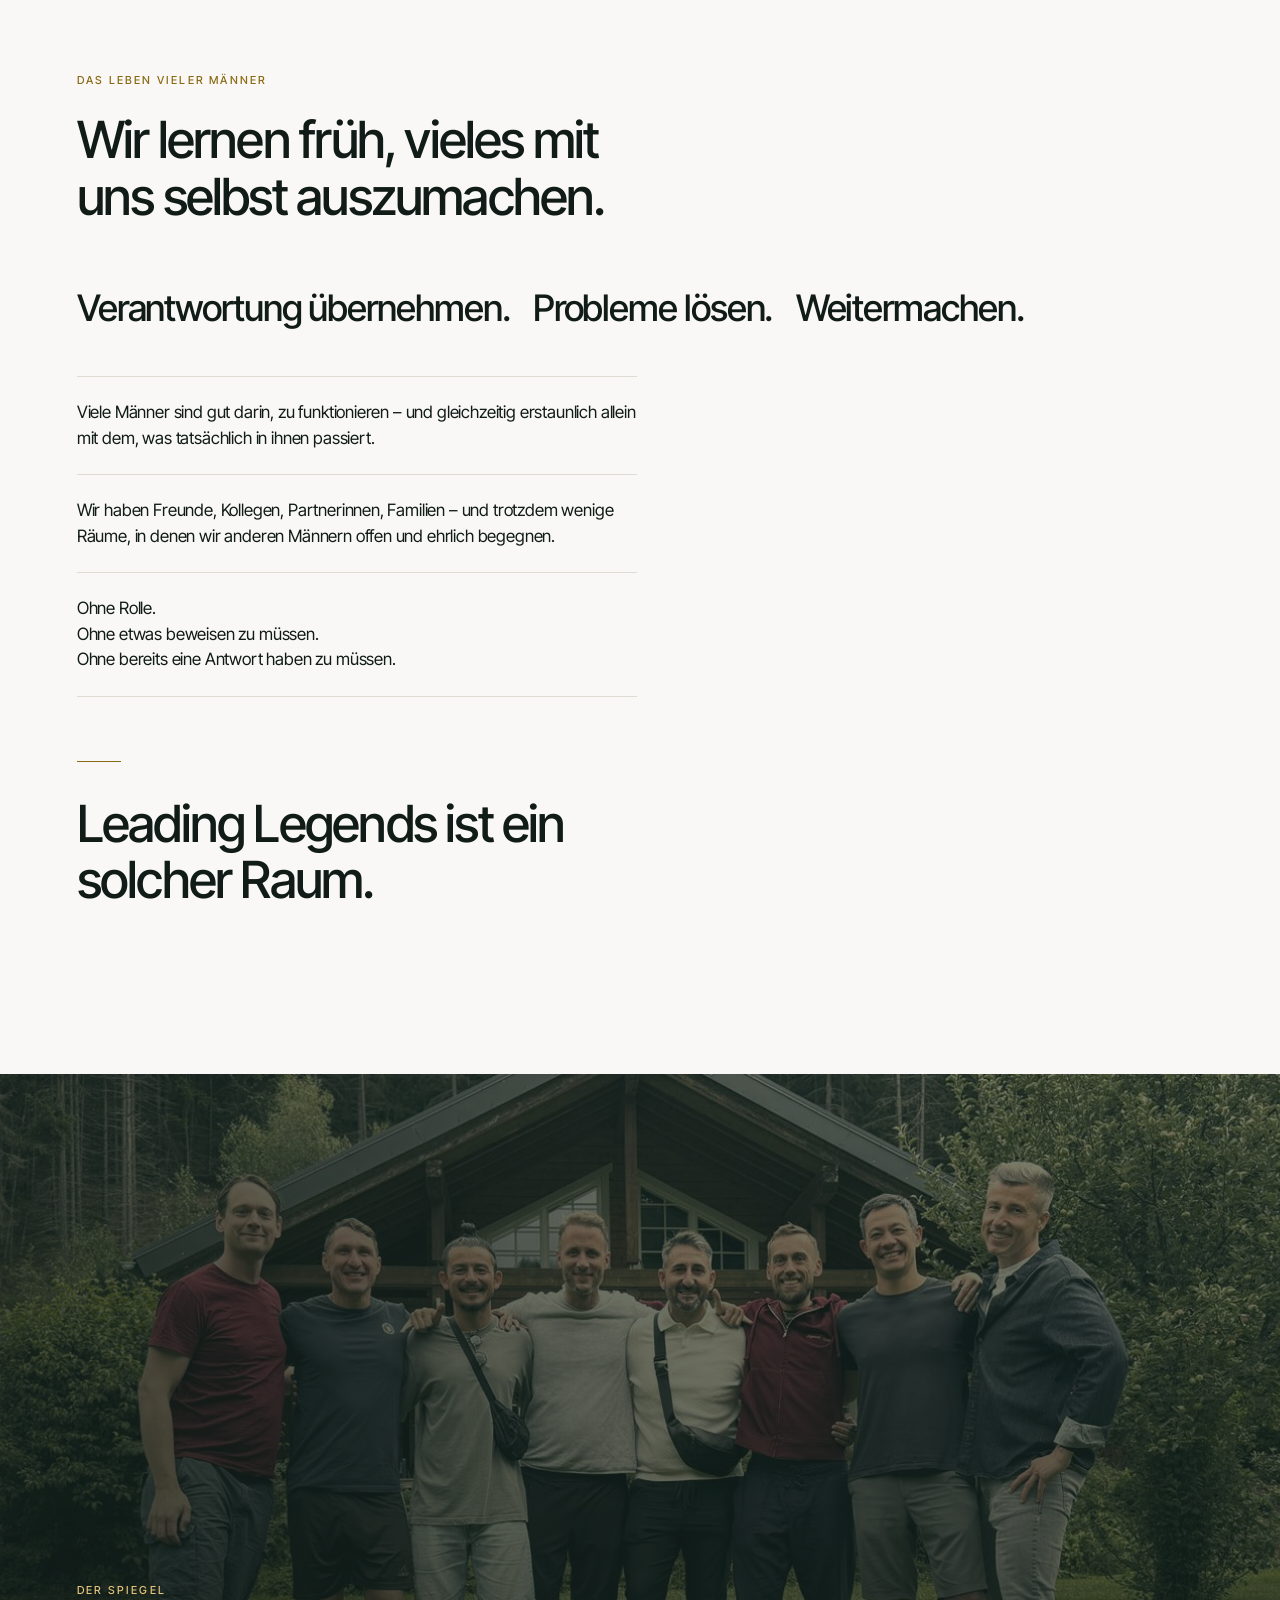
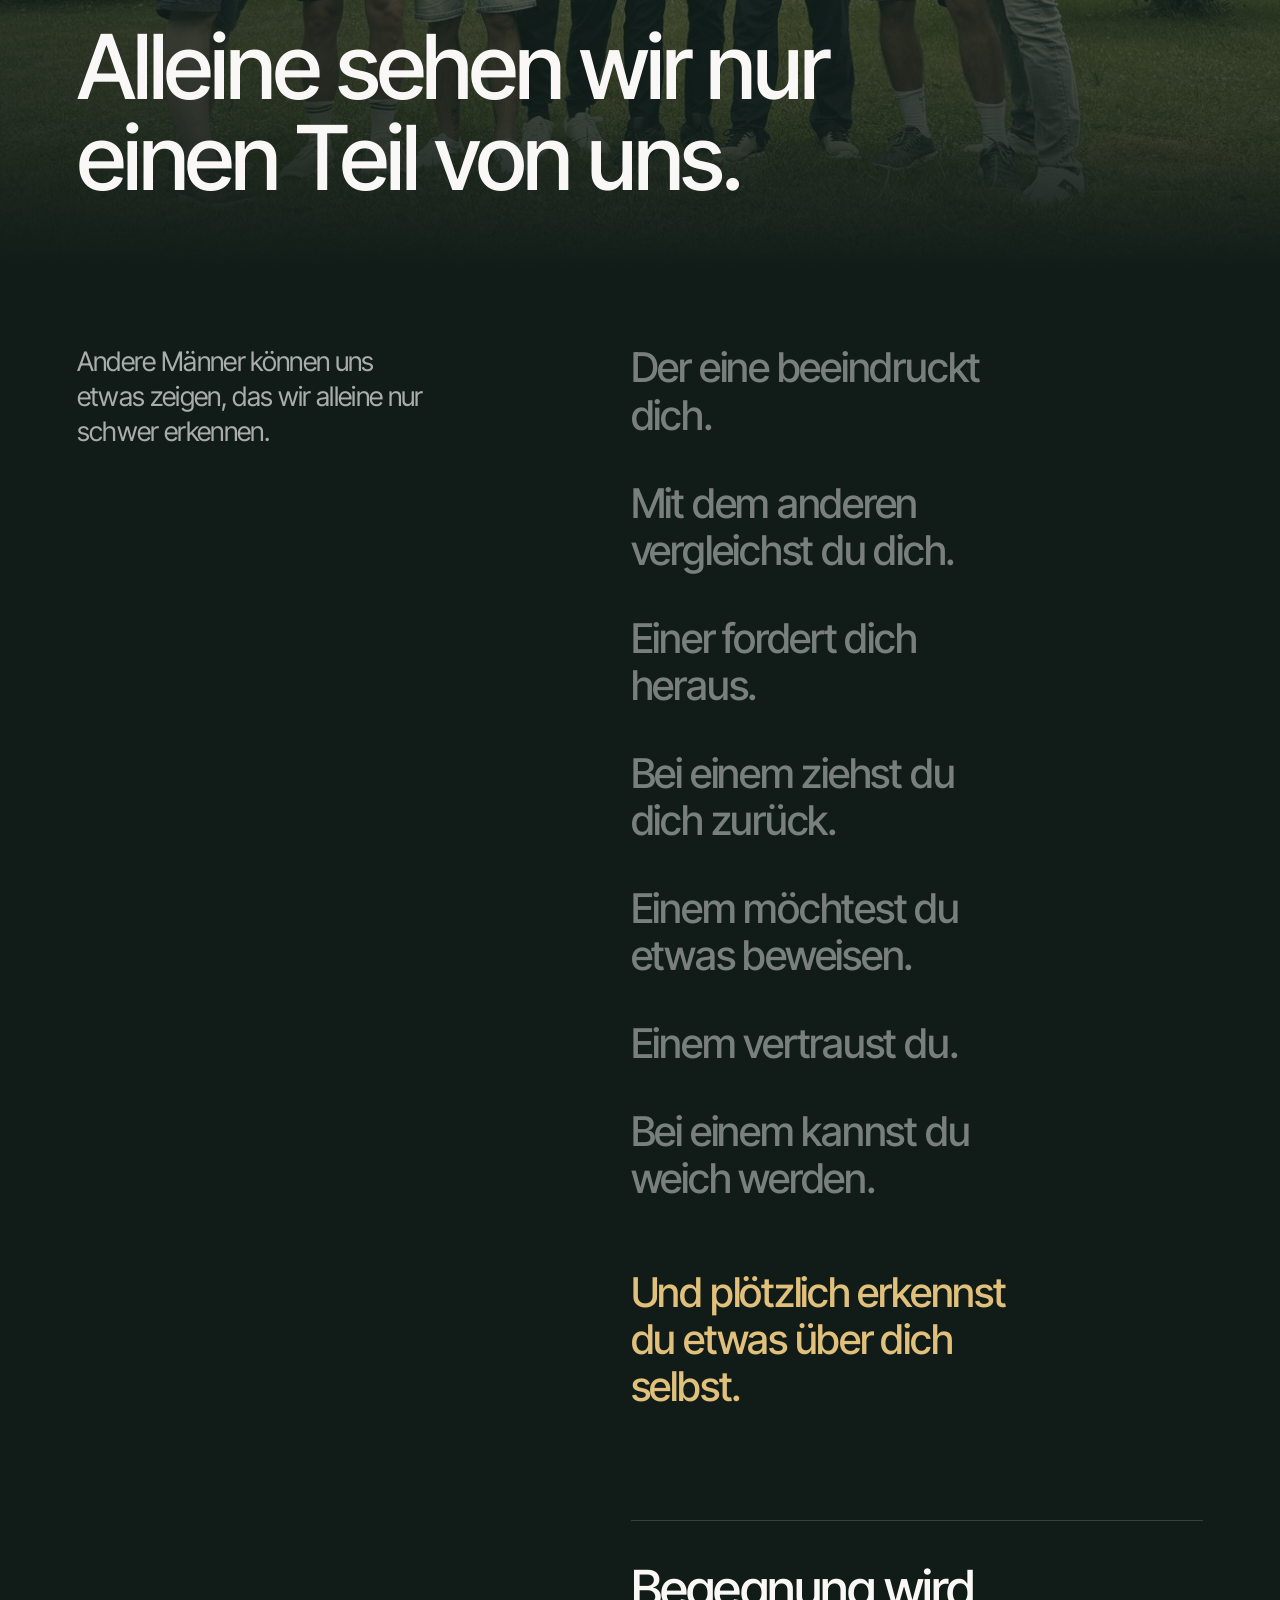
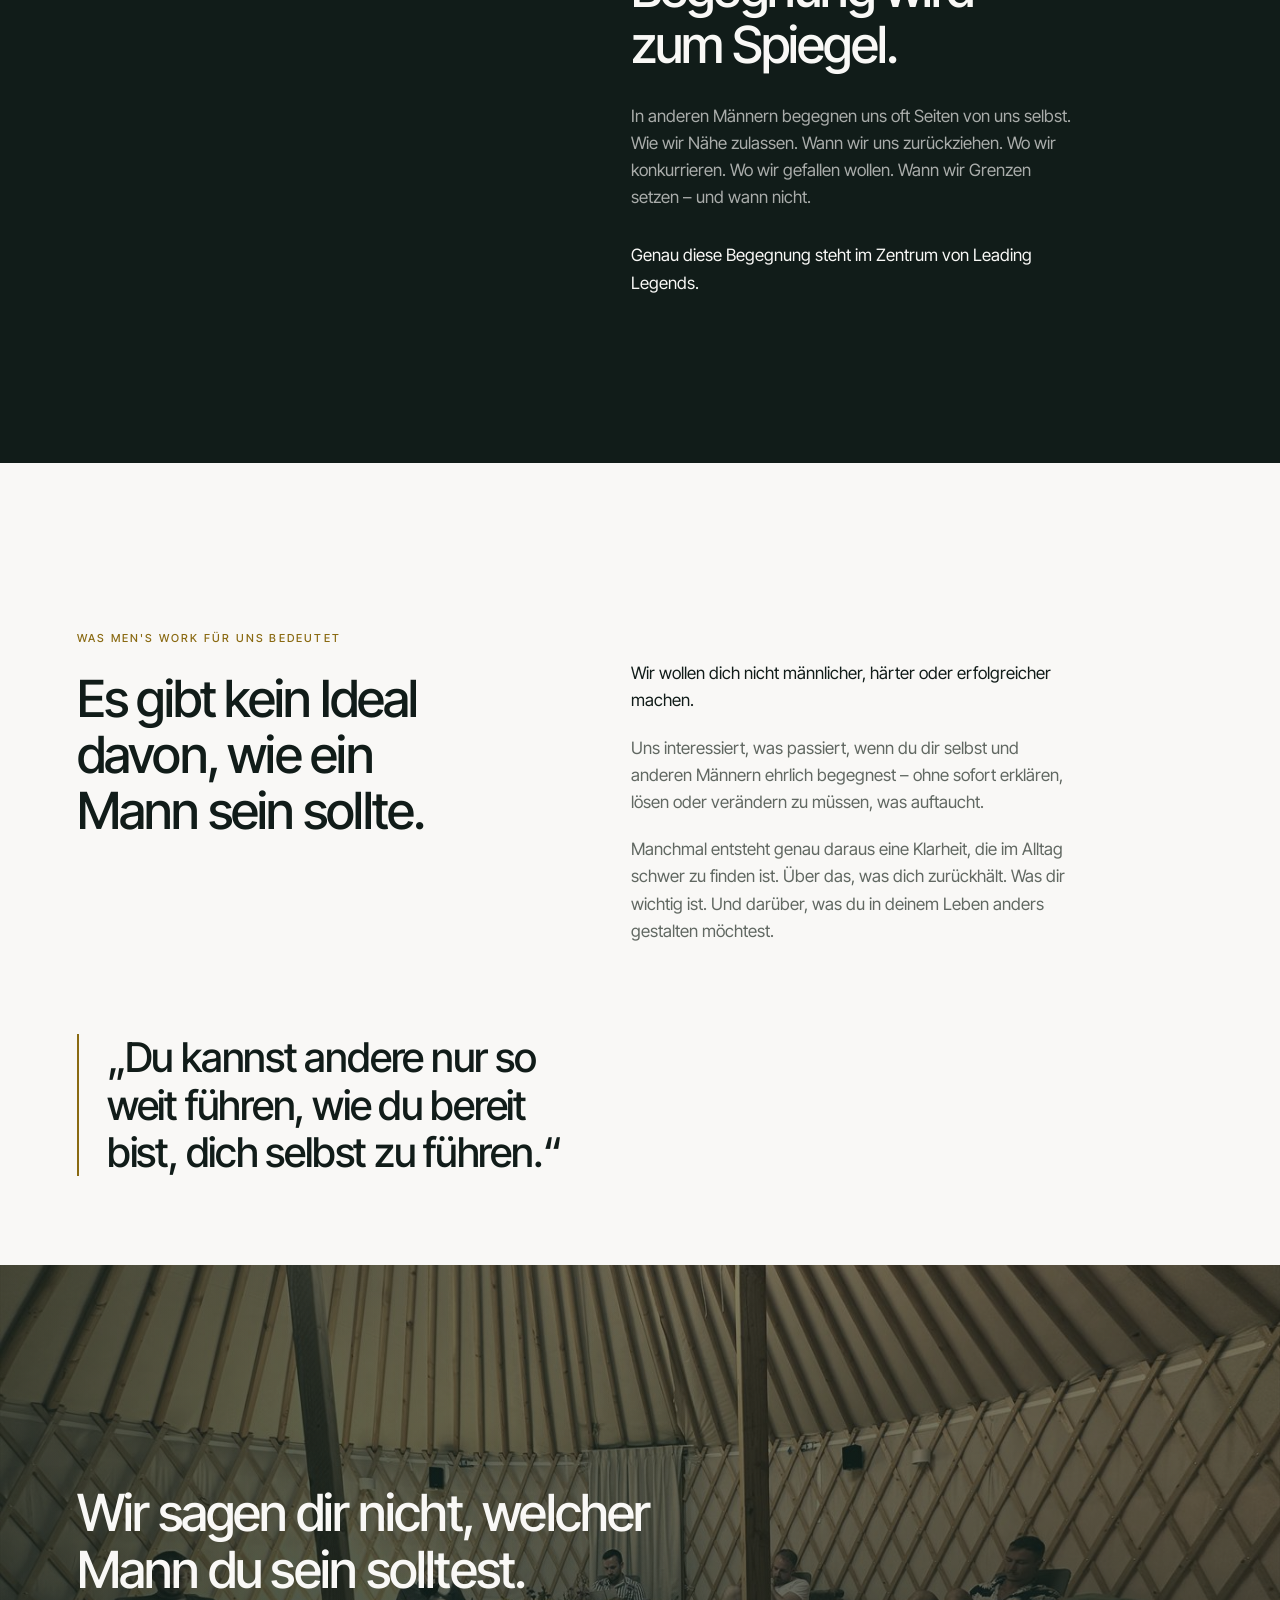
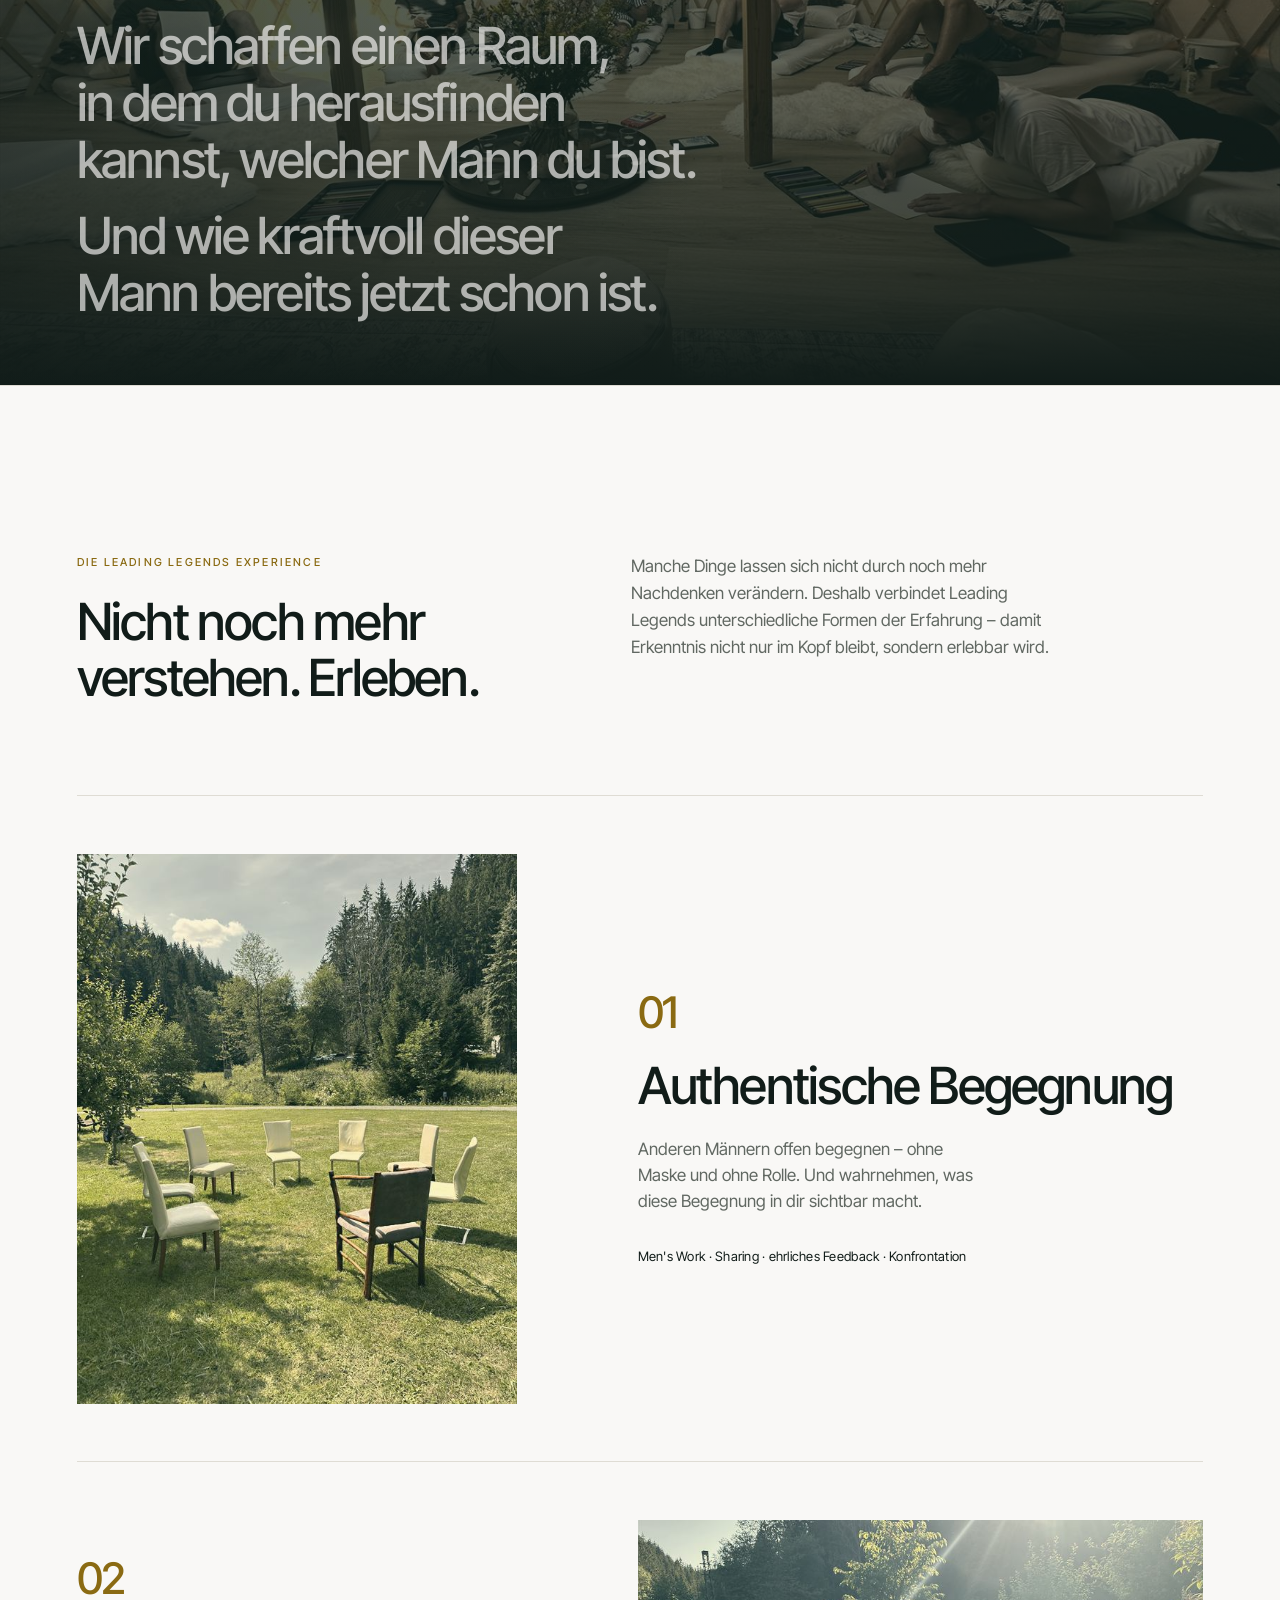
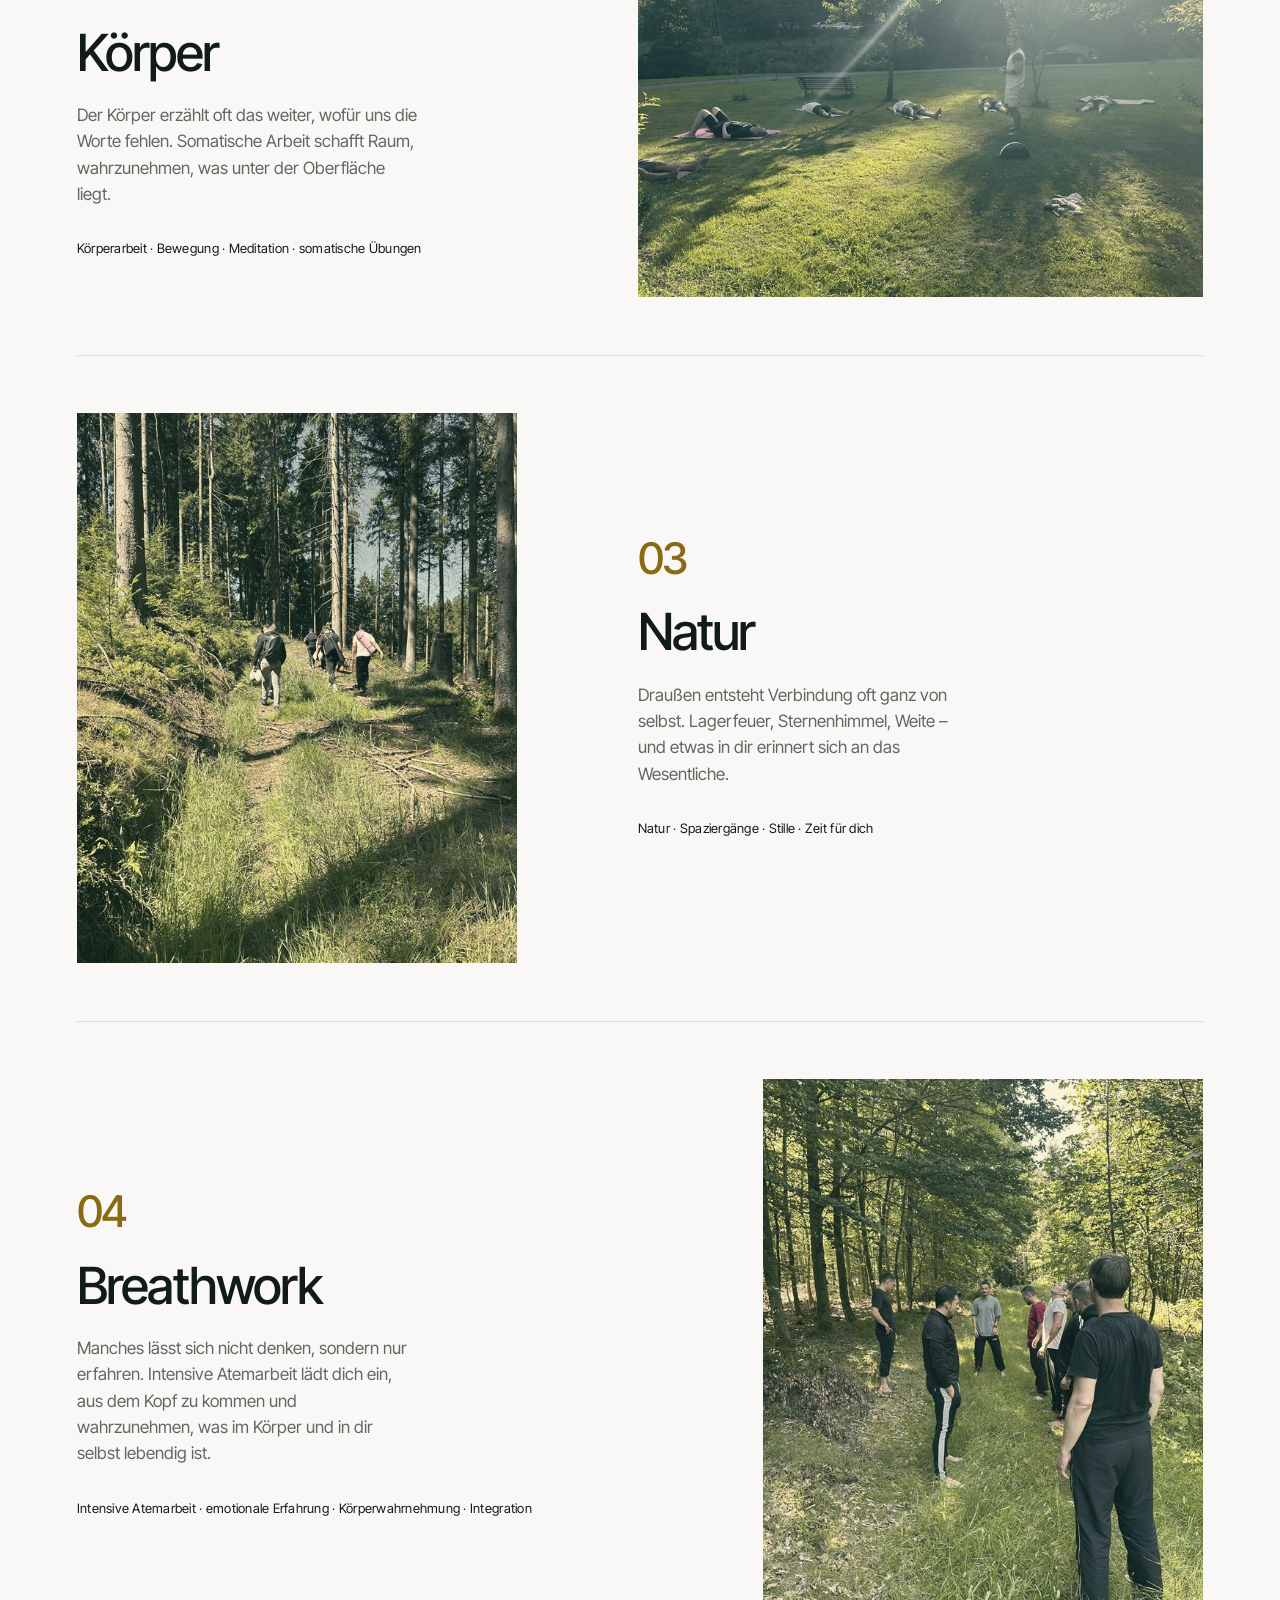
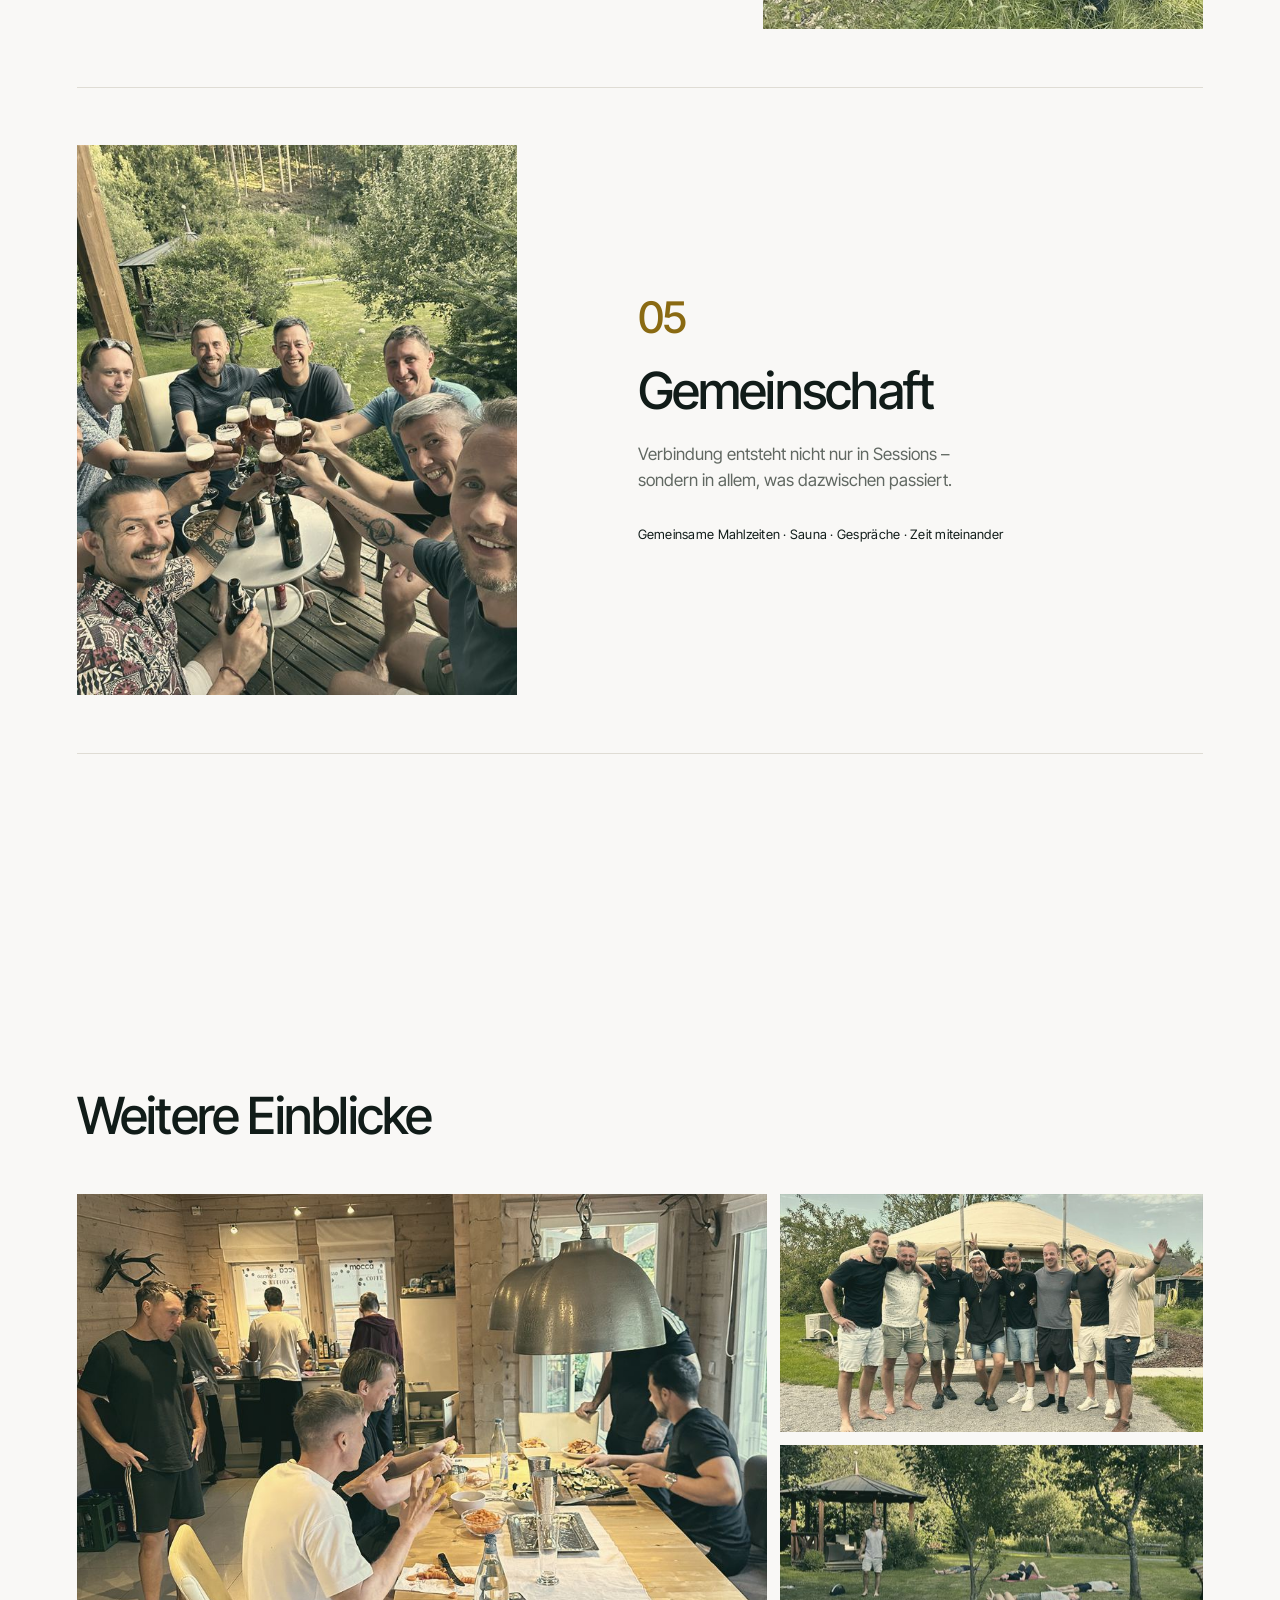
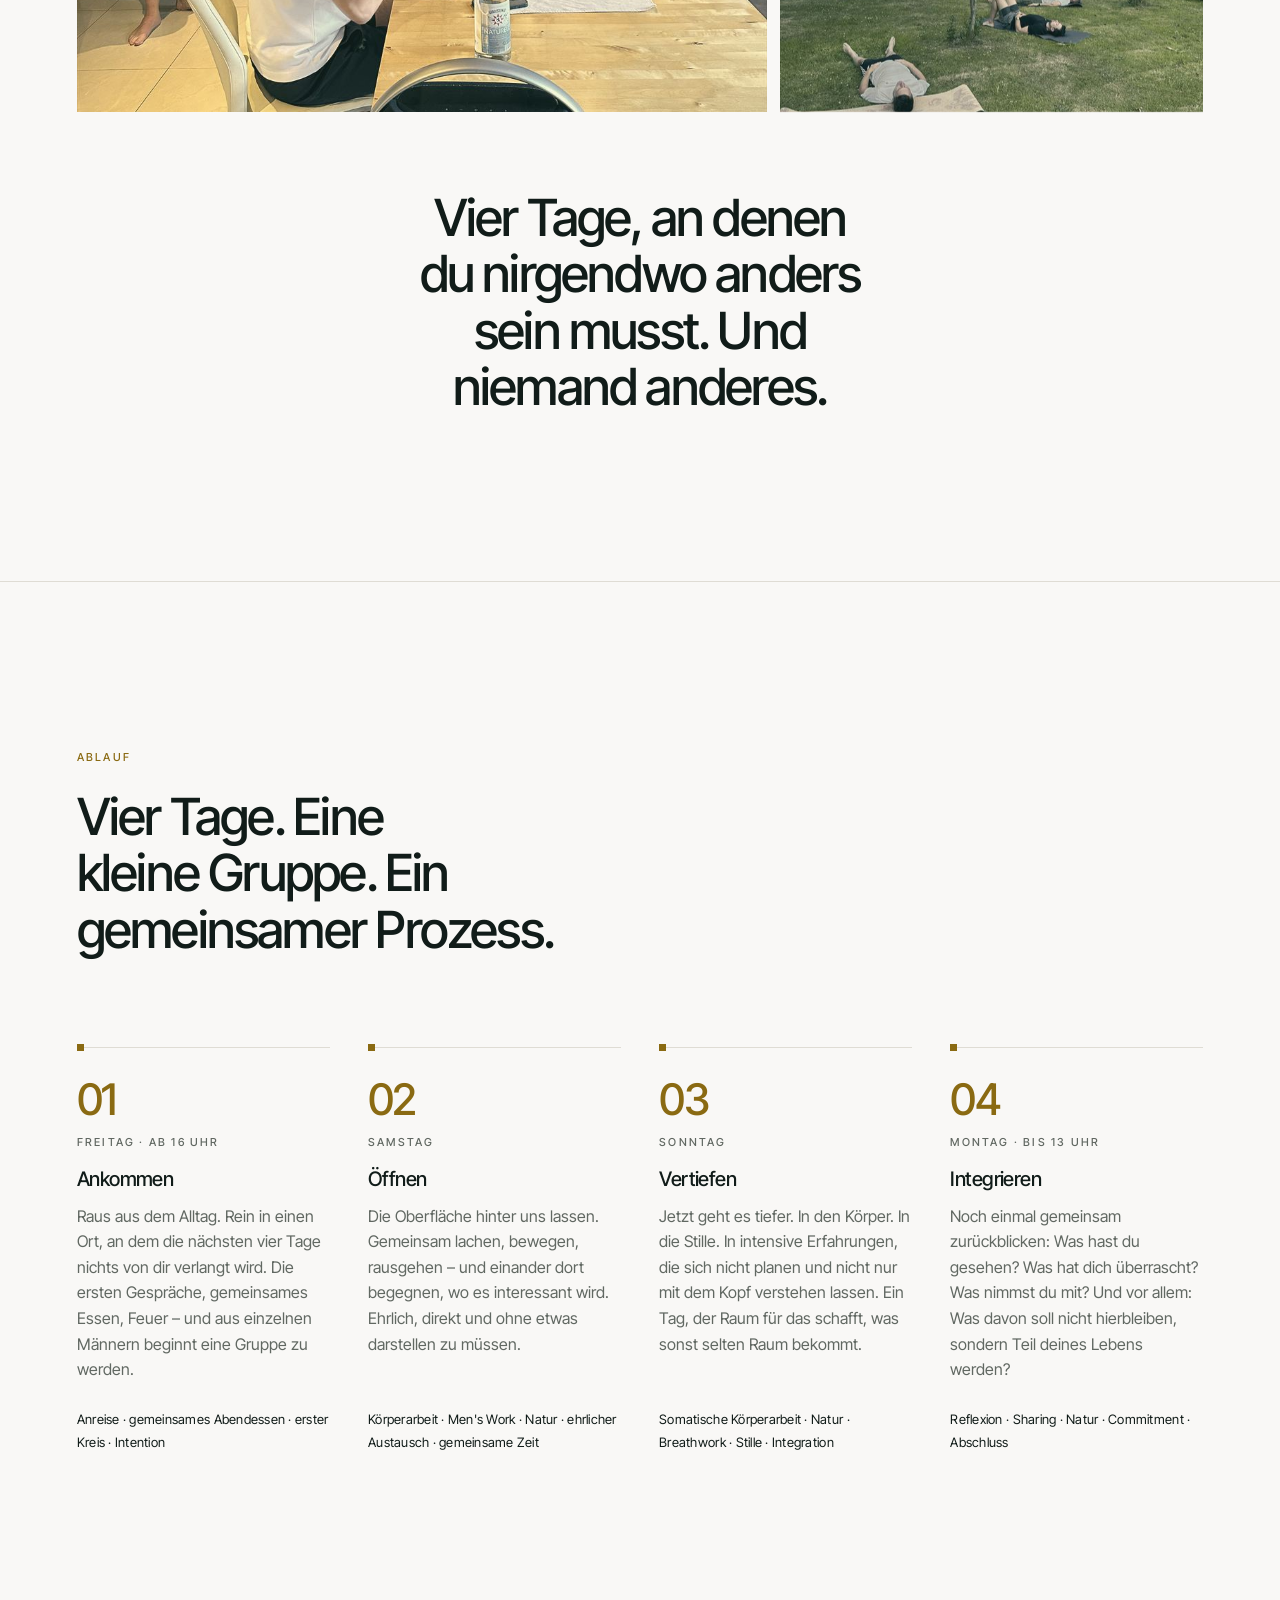
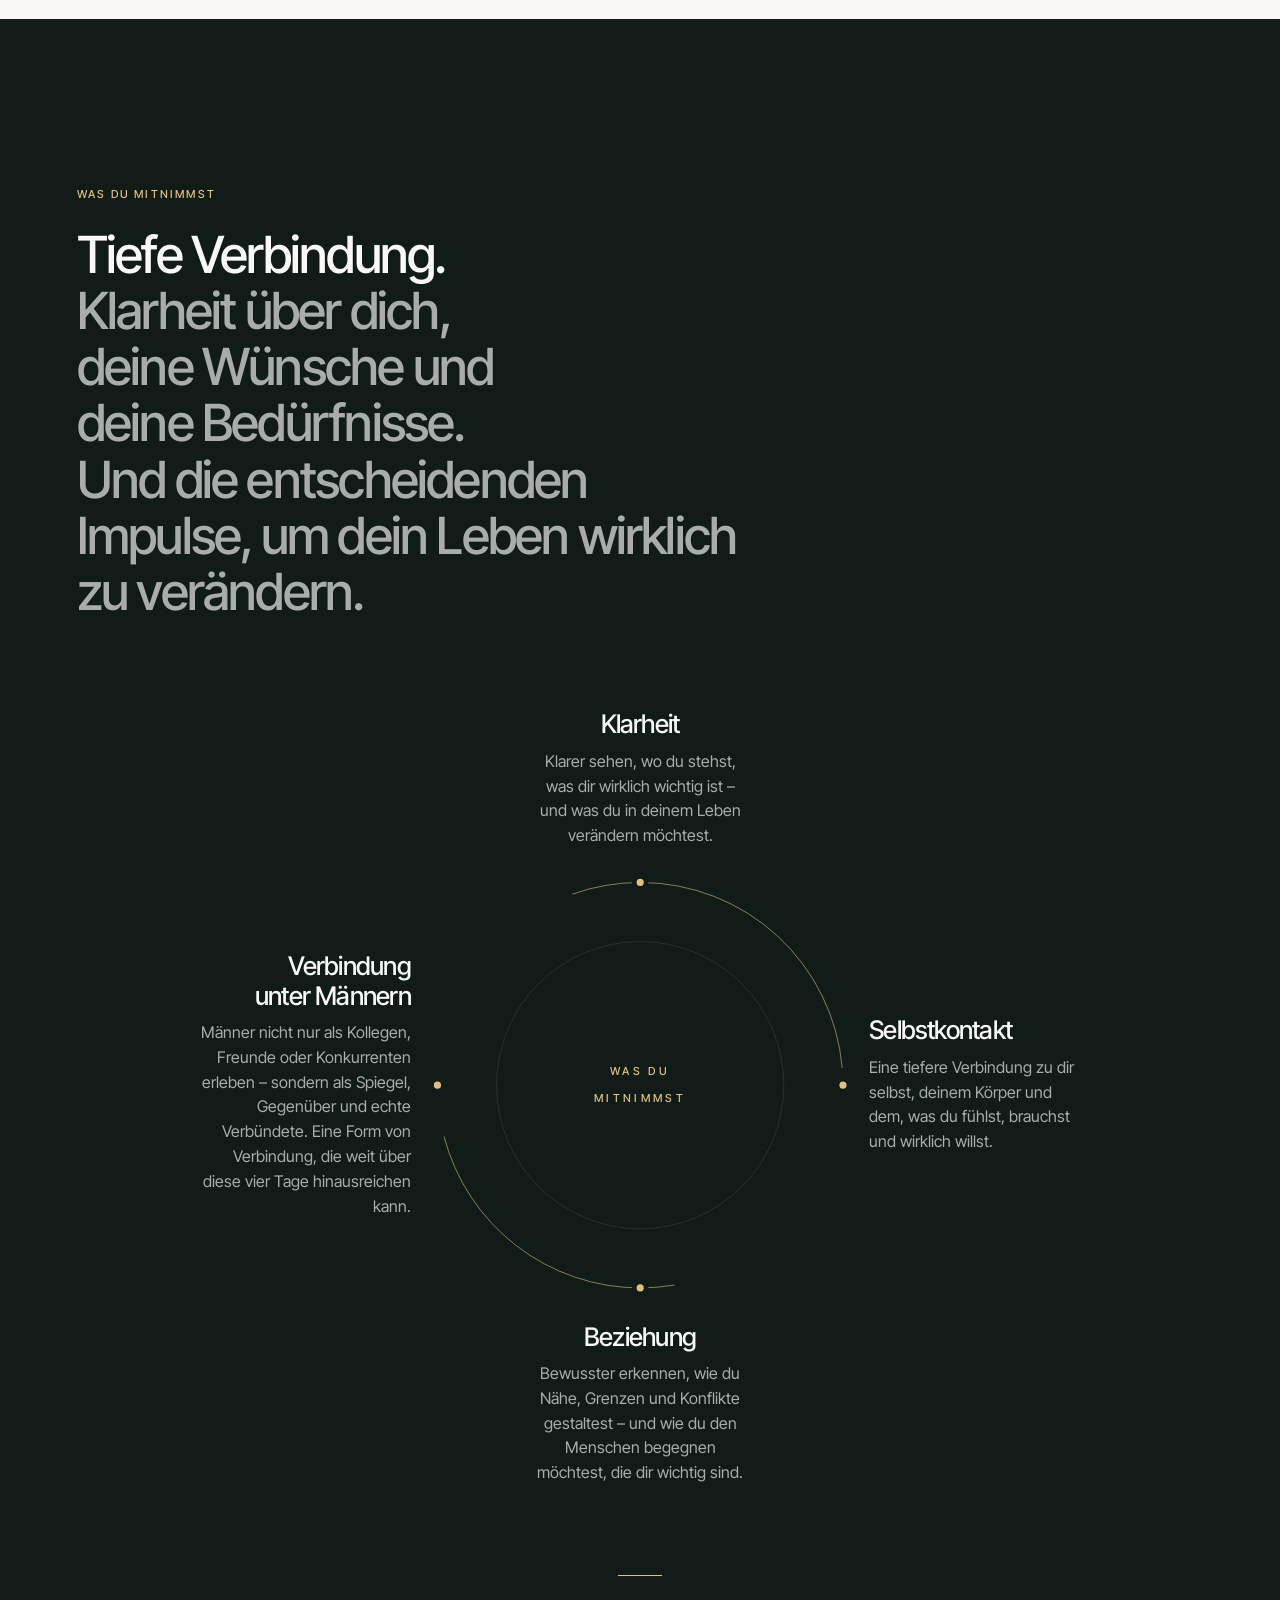
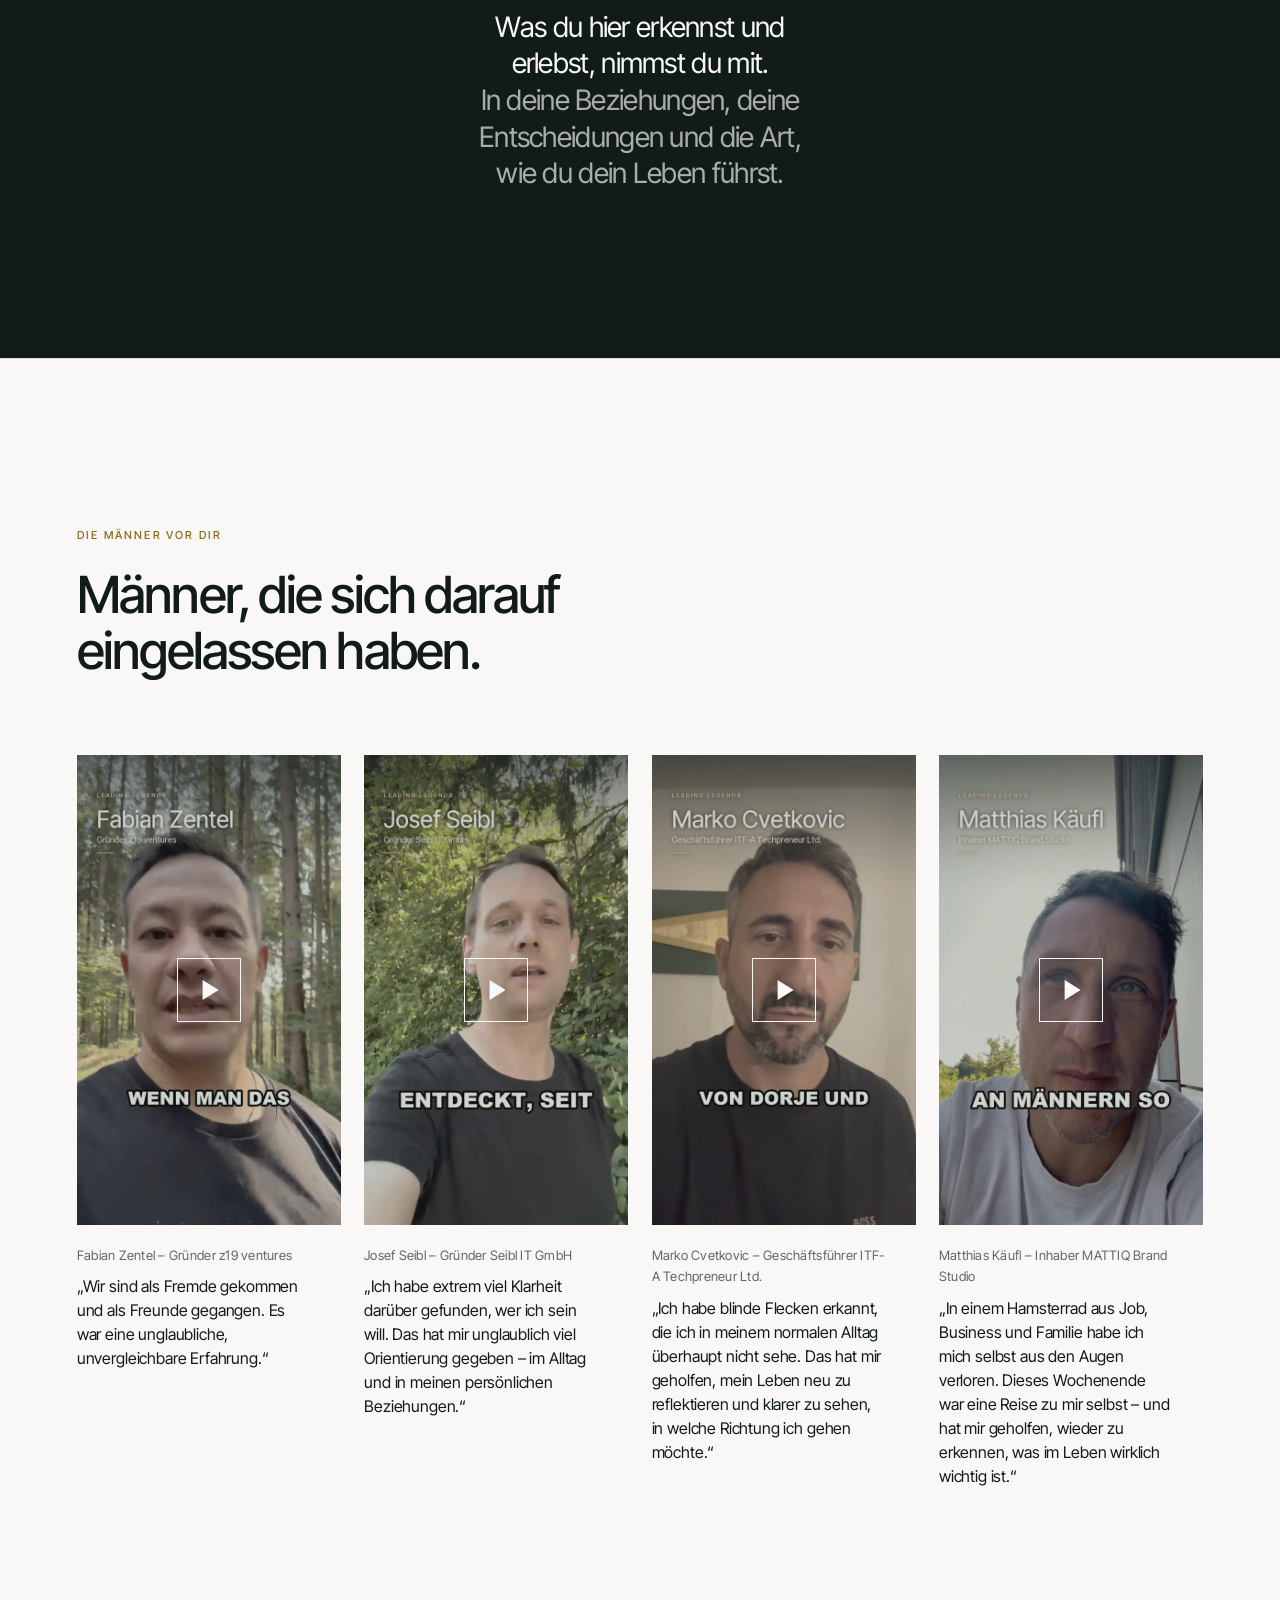
==== commit 1cca35d9: "Deploy via lc-deploy.sh (2026-10-19 18:40)" ====
--- a/index.html
+++ b/index.html
@@ -717,10 +717,7 @@
         <details>
           <summary>Wie läuft die Anmeldung ab?</summary>
           <div class="faq-a">
-            <p>Mit „Interesse anmelden“ buchst du noch keinen Platz und gehst keine Verpflichtung ein.</p>
-            <p>Im ersten Schritt schickst du uns einige kurze Informationen über dich und darüber, was dich zu Leading Legends bringt. Anschließend vereinbaren wir ein persönliches Kennenlerngespräch.</p>
-            <p>Du kannst dabei alle offenen Fragen stellen und wir finden gemeinsam heraus, ob Leading Legends für dich und die jeweilige Gruppe passt.</p>
-            <p>Wenn es für beide Seiten stimmig ist, erhältst du anschließend alle Informationen zur verbindlichen Teilnahme.</p>
+            <p>Mit einem Klick auf ‚Interesse anmelden' kannst du ein unverbindliches Kennenlerngespräch mit uns vereinbaren. In diesem Gespräch lernen wir uns kennen, beantworten deine Fragen und finden gemeinsam heraus, ob Leading Legends und die jeweilige Gruppe zu dir passen. Erst danach entscheidest du, ob du verbindlich teilnehmen möchtest.</p>
           </div>
         </details>
       </div>
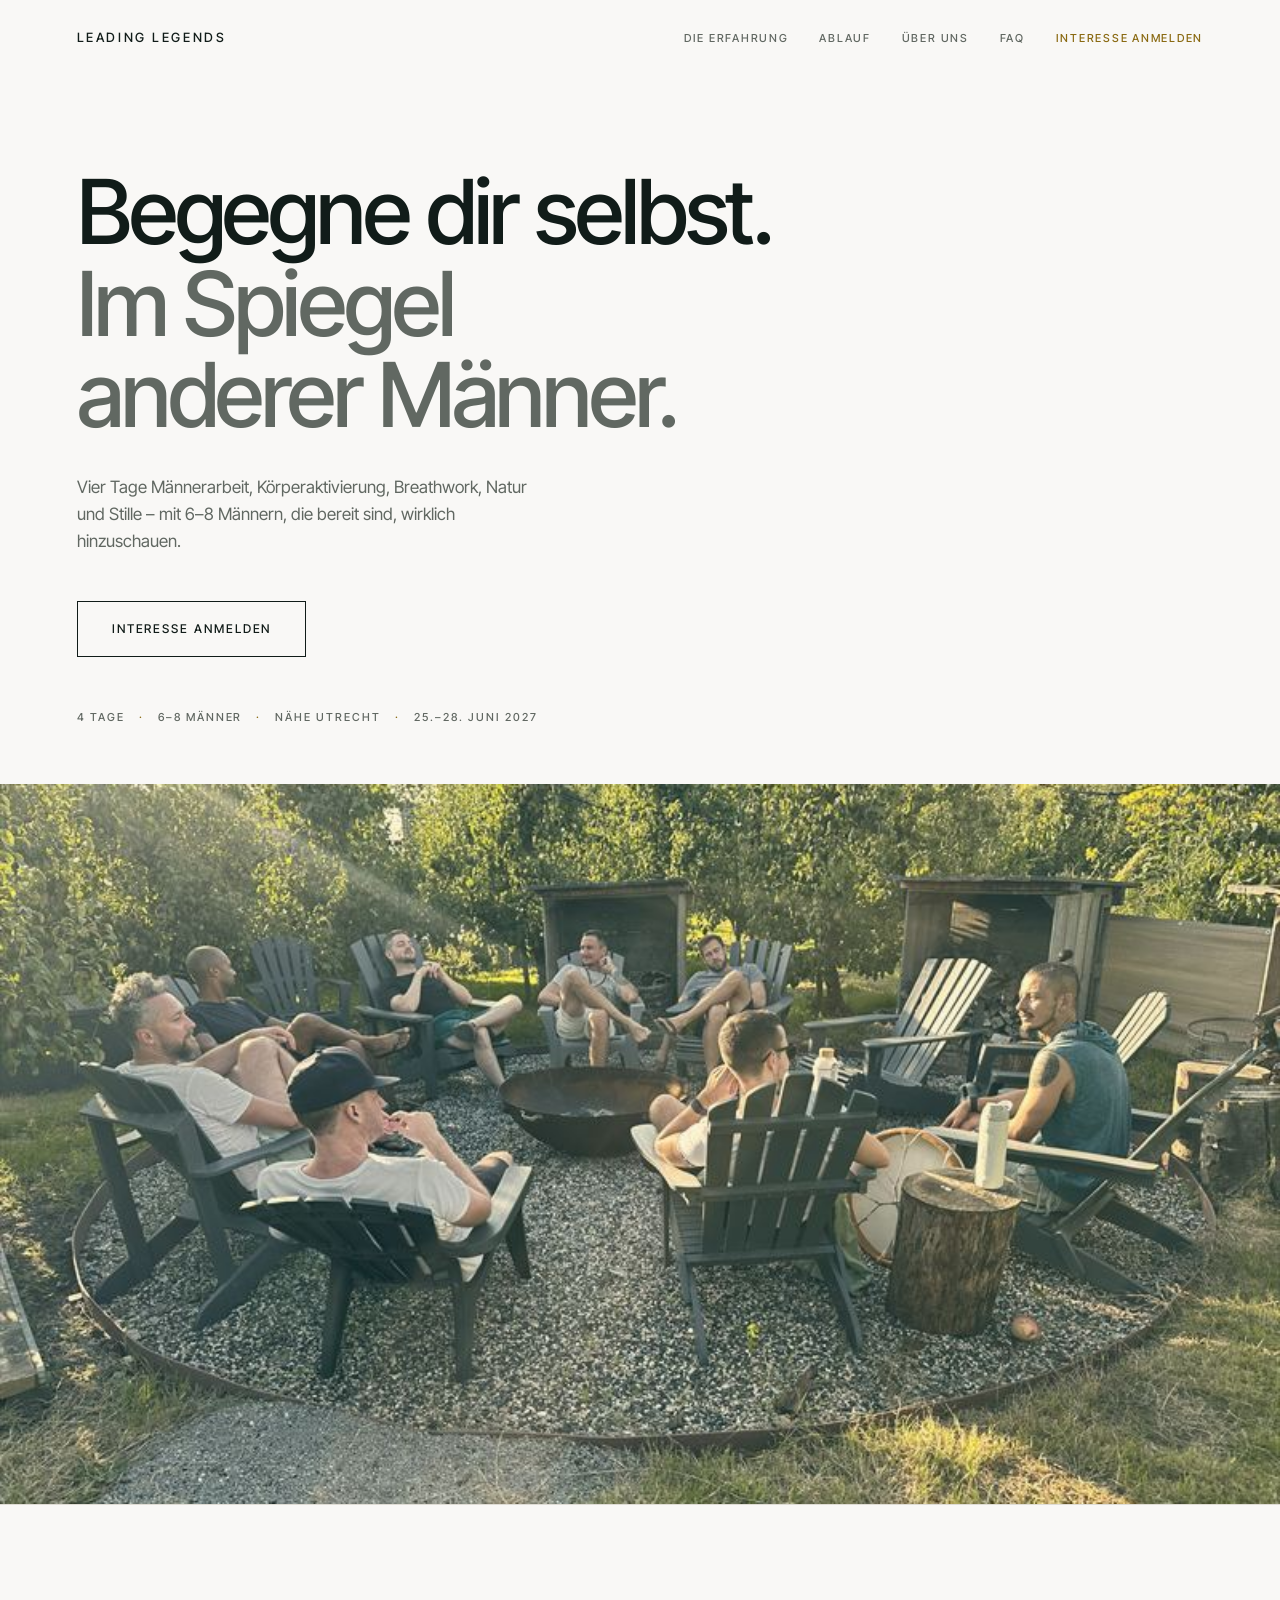
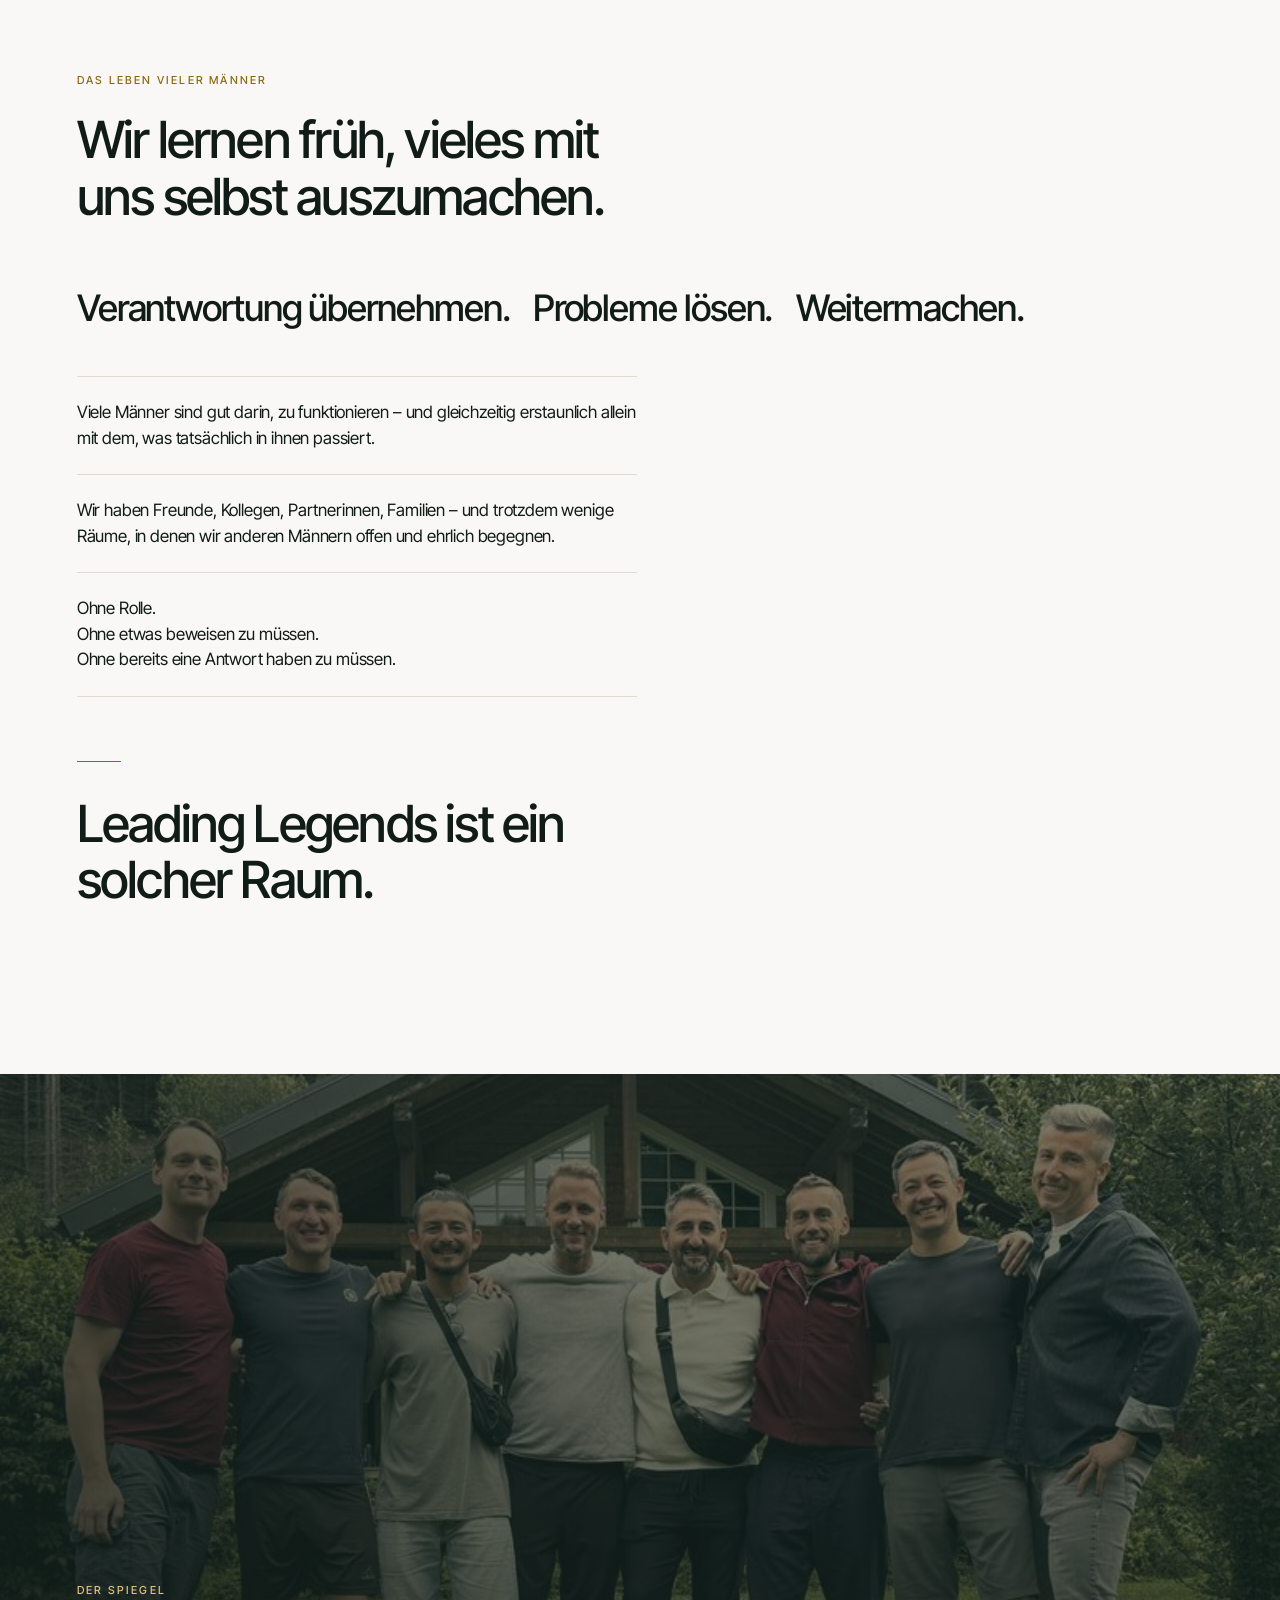
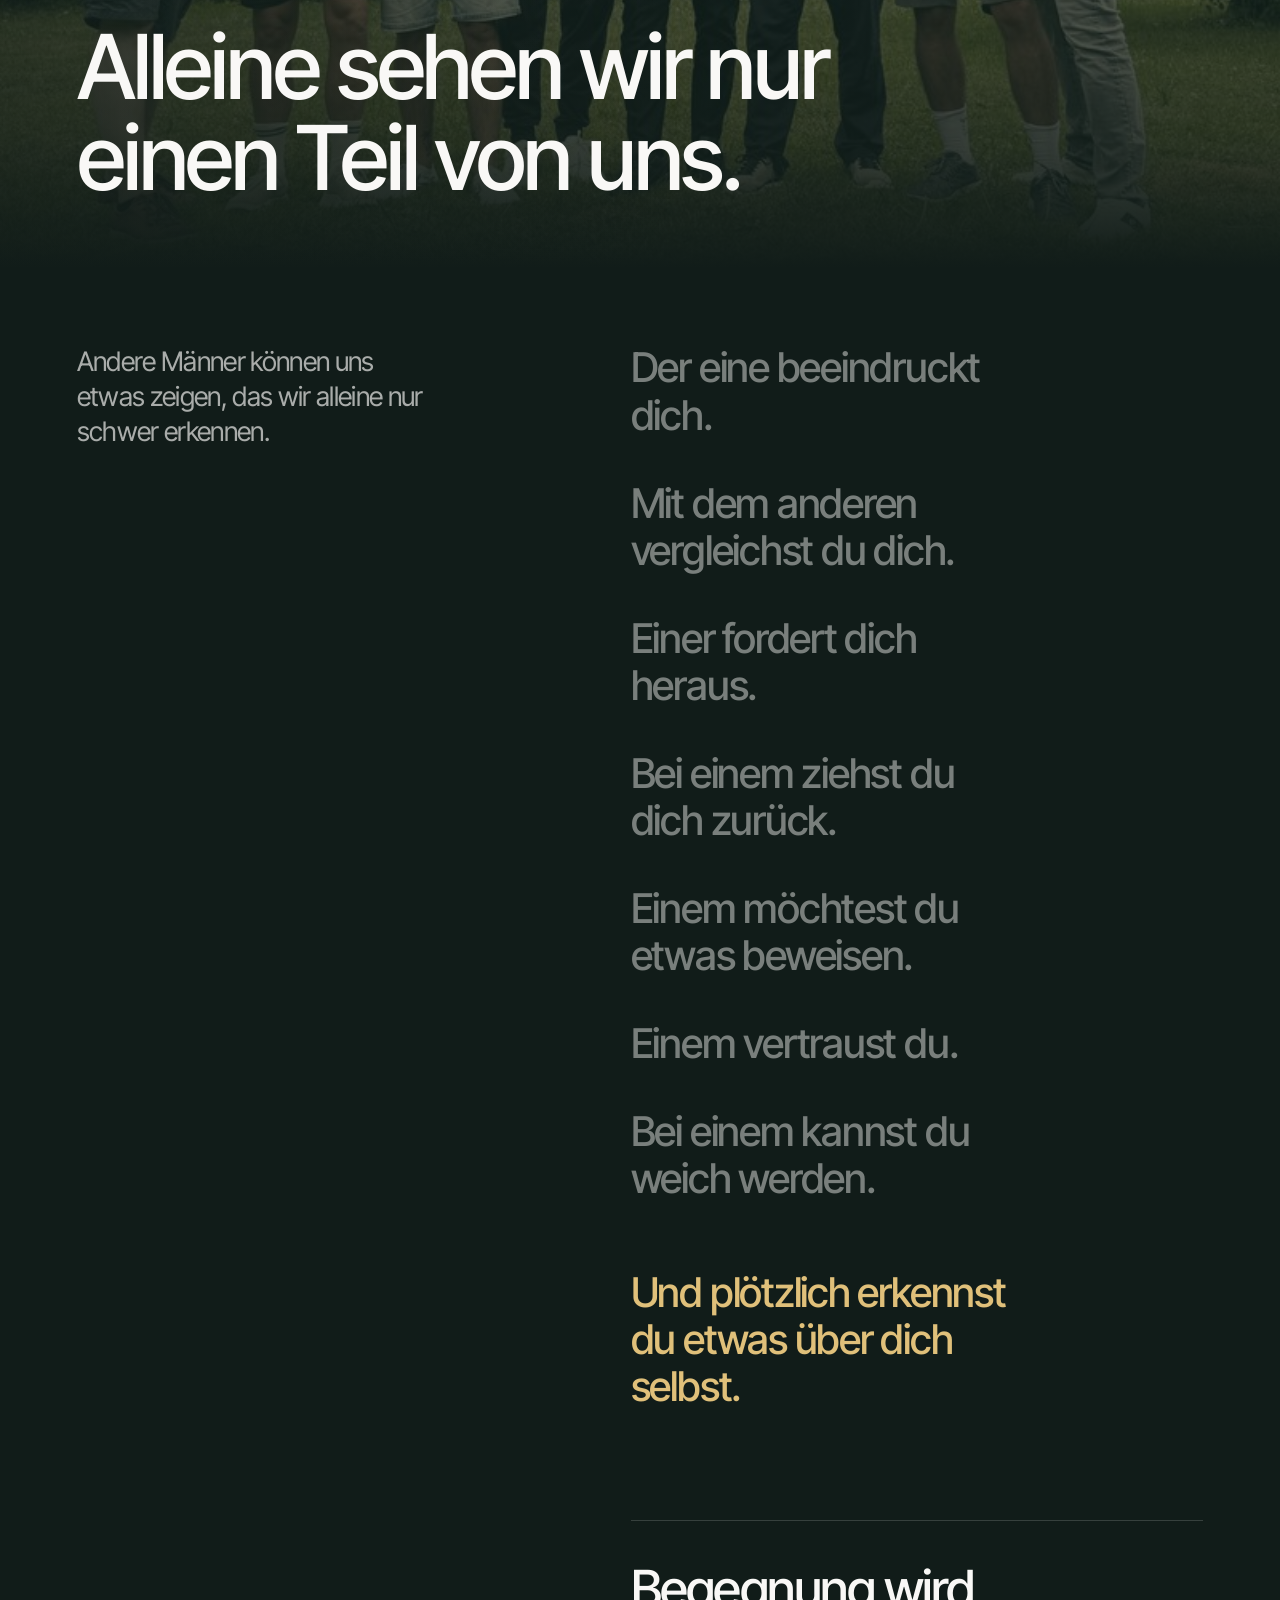
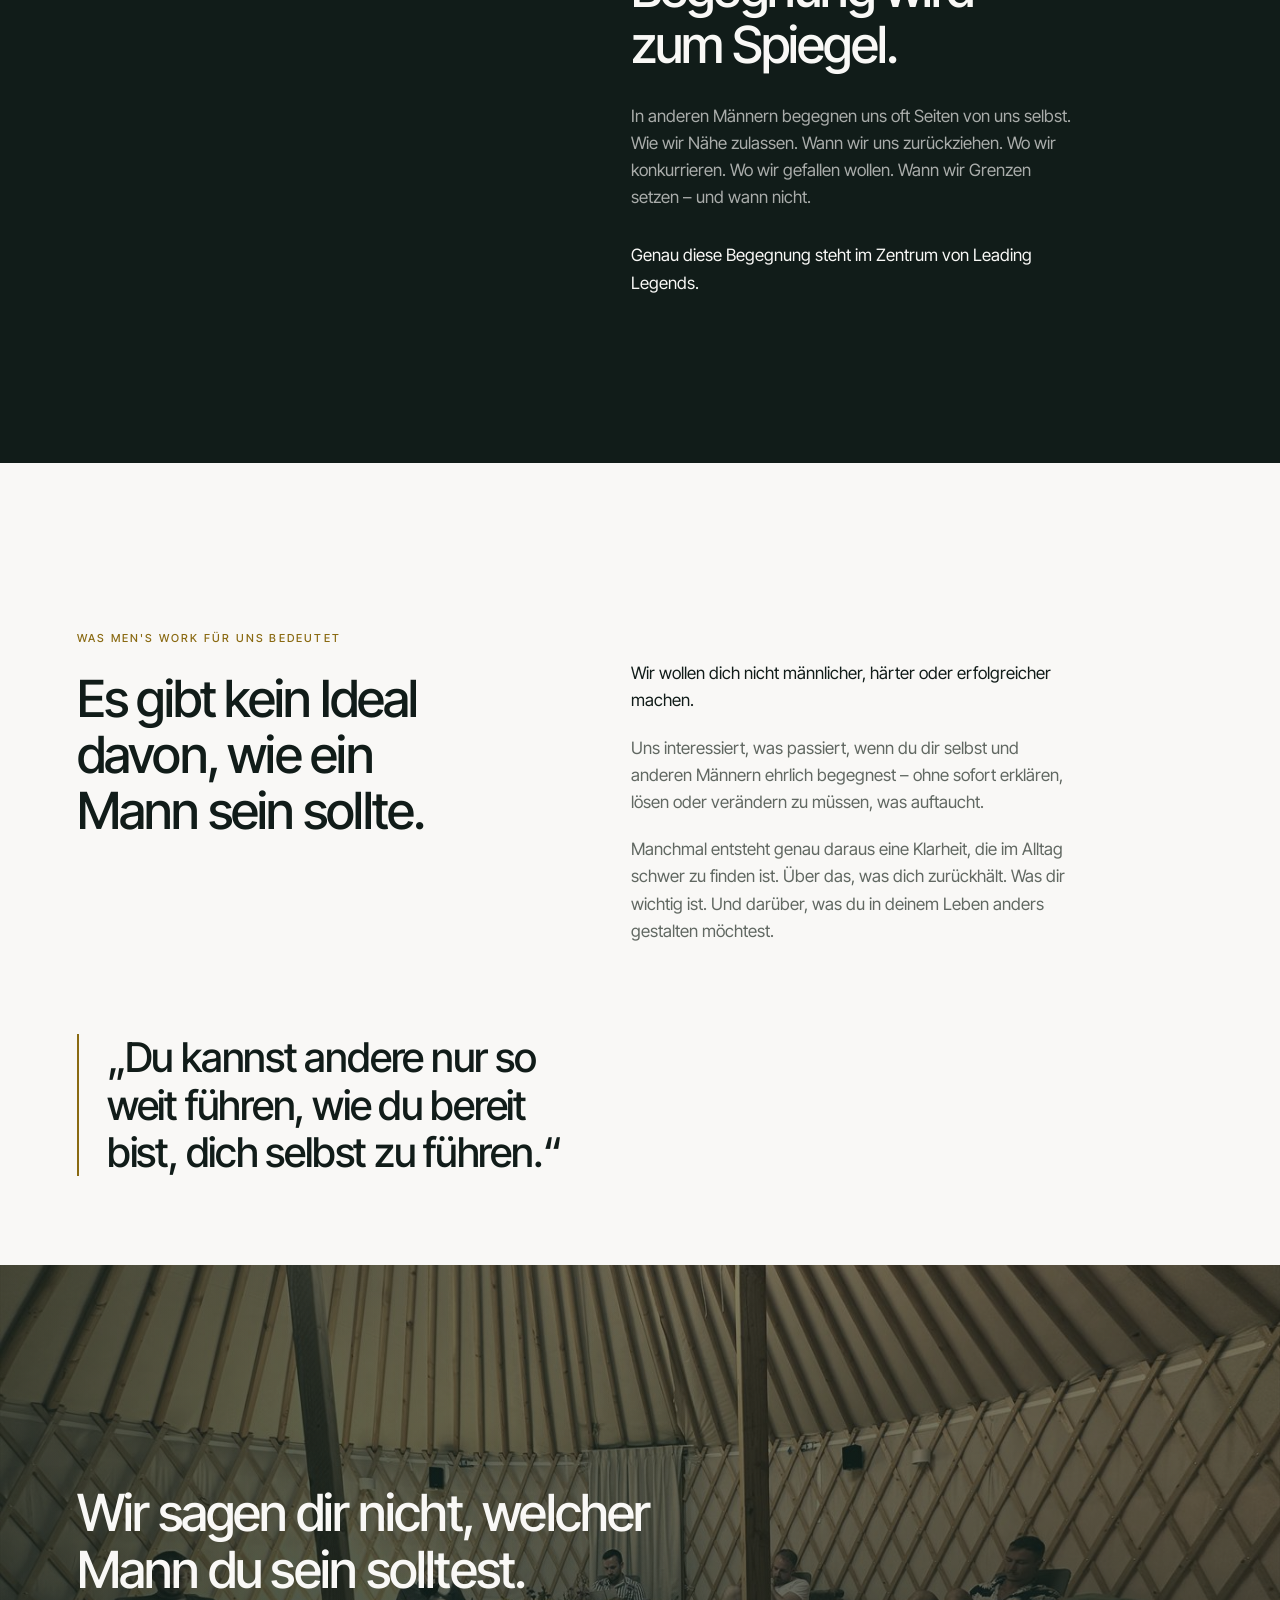
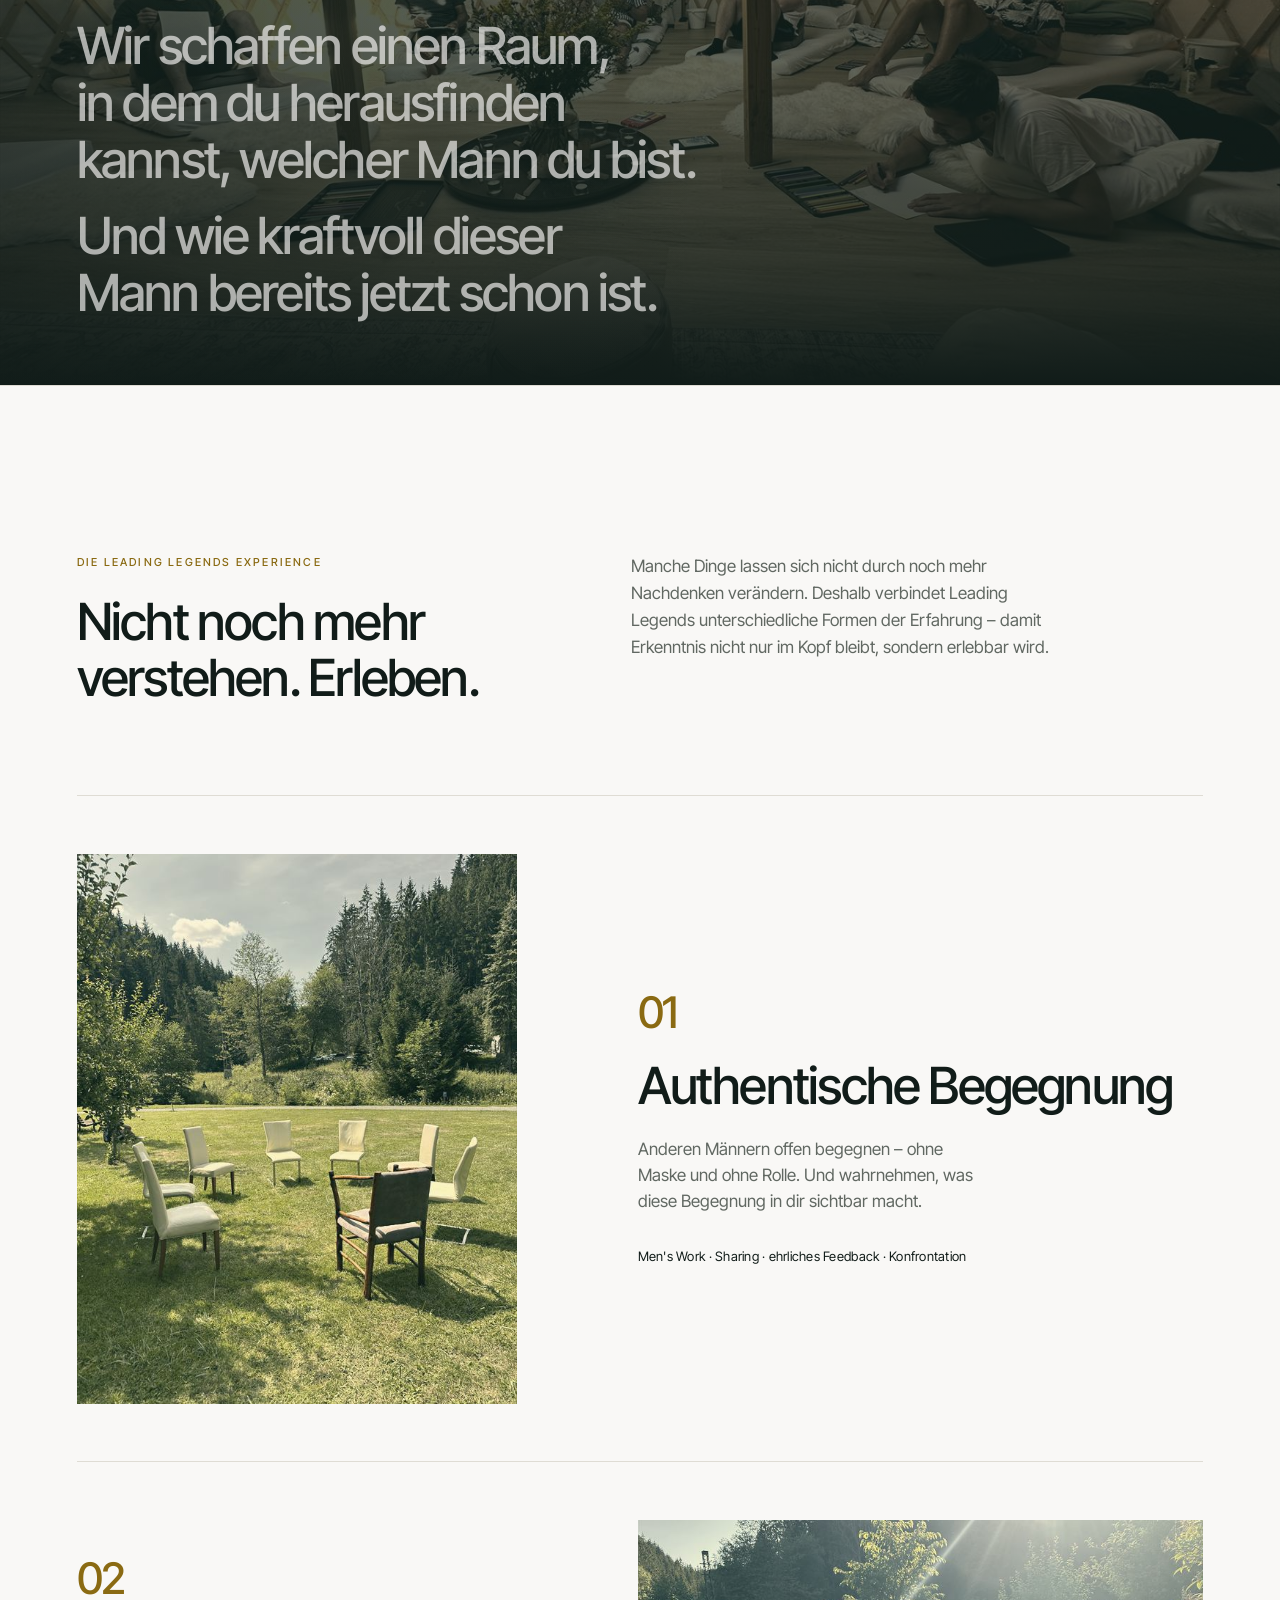
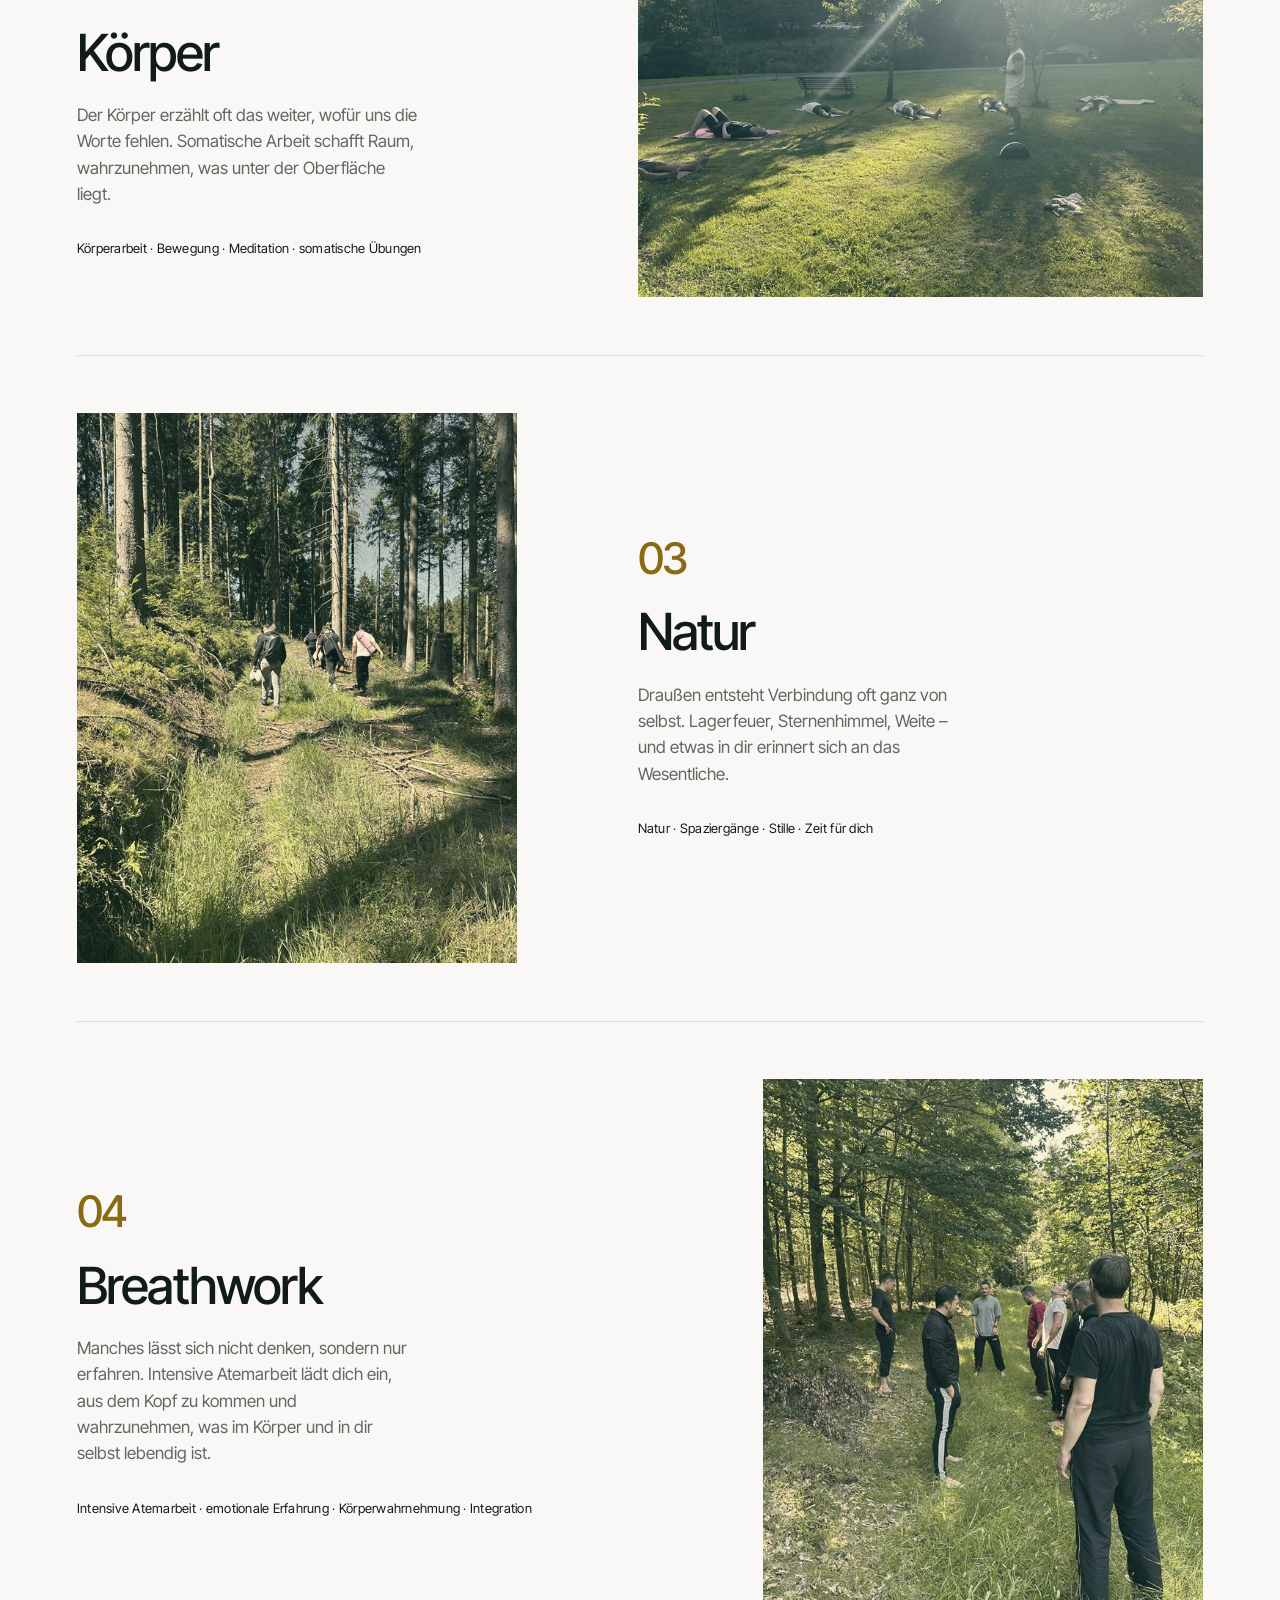
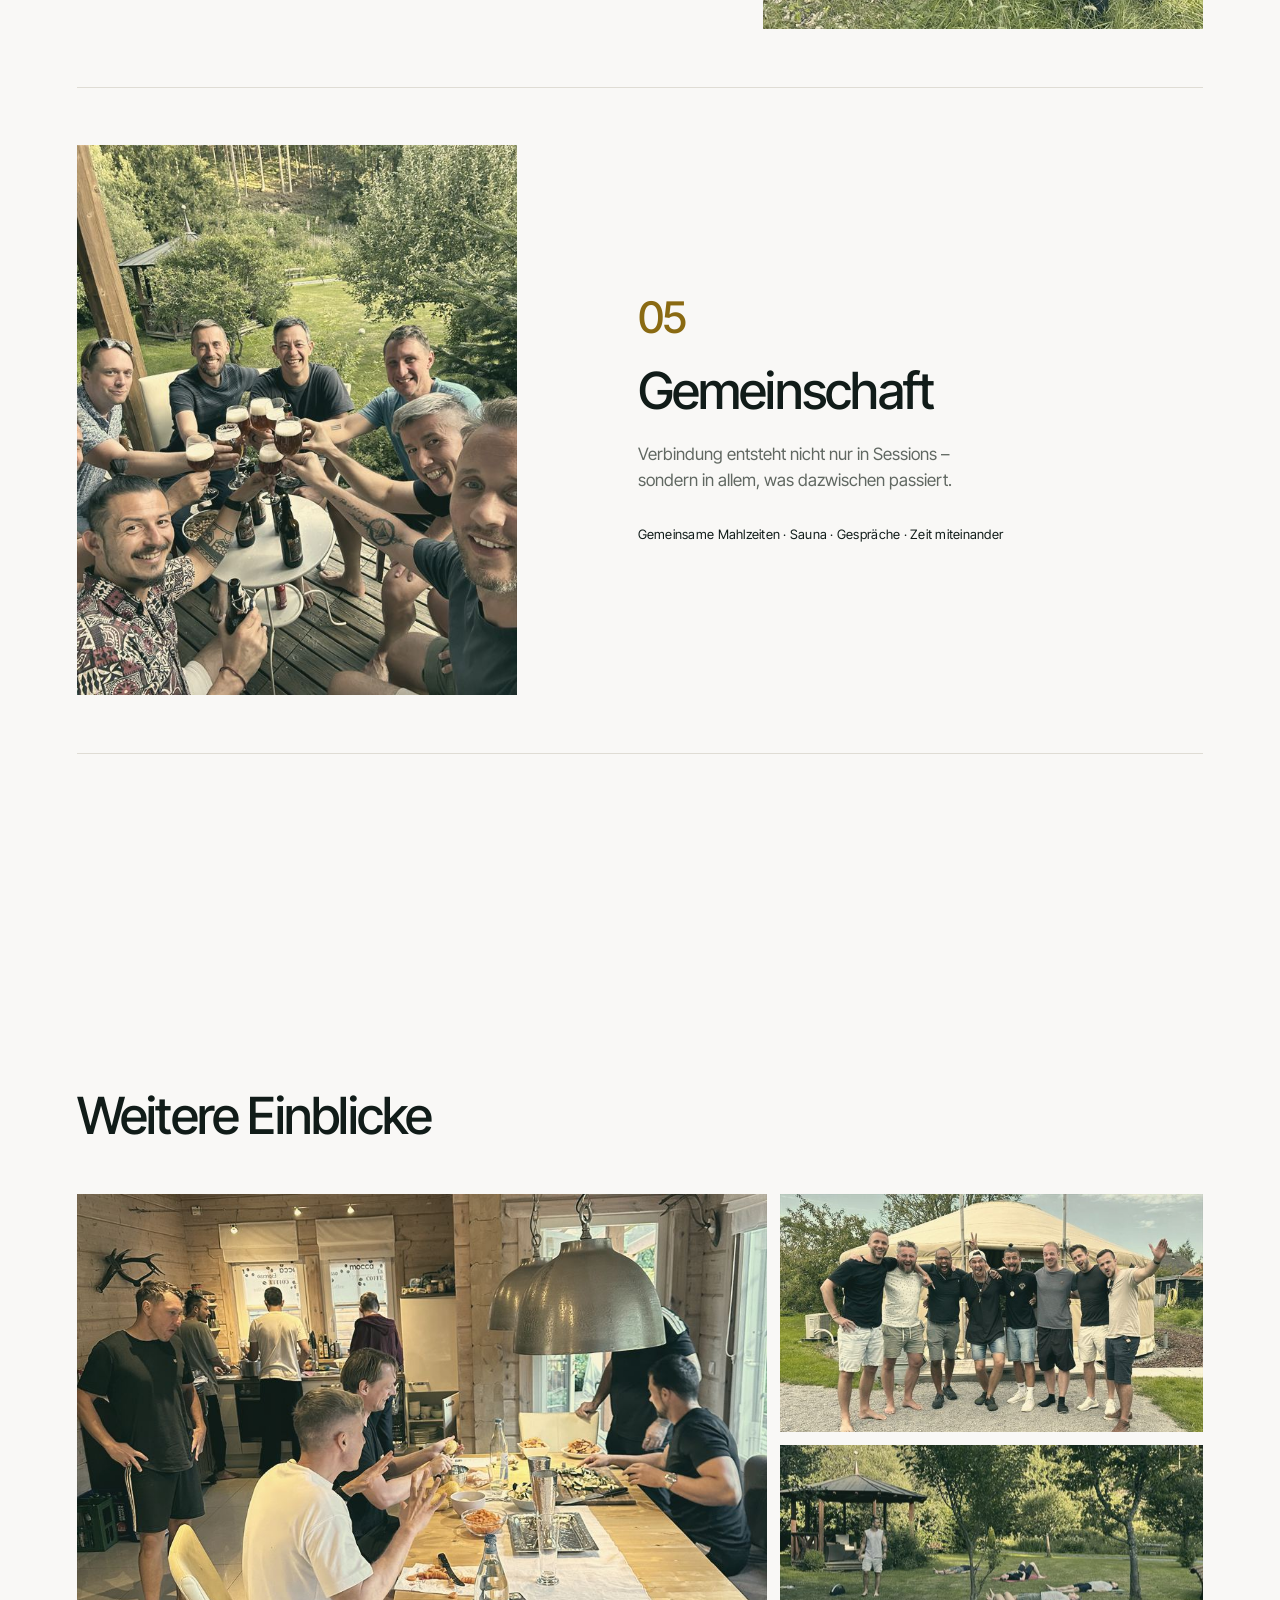
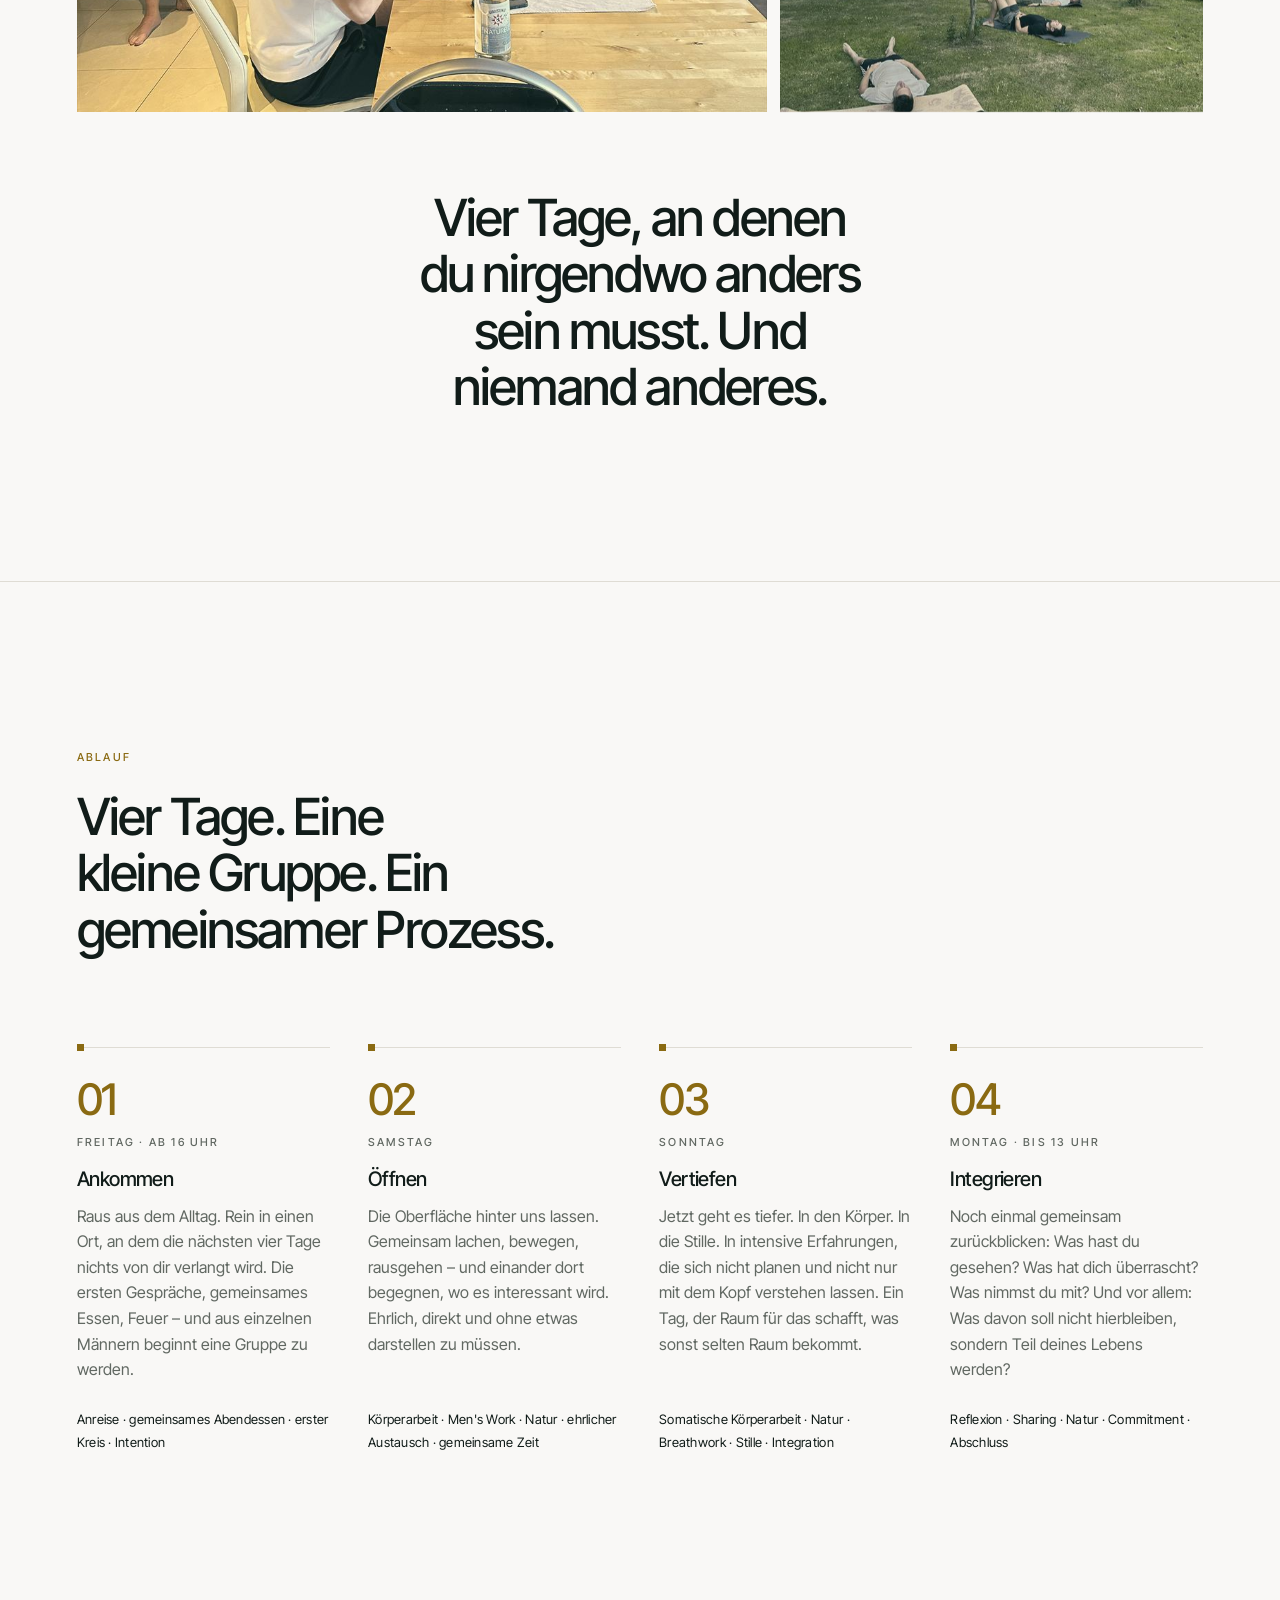
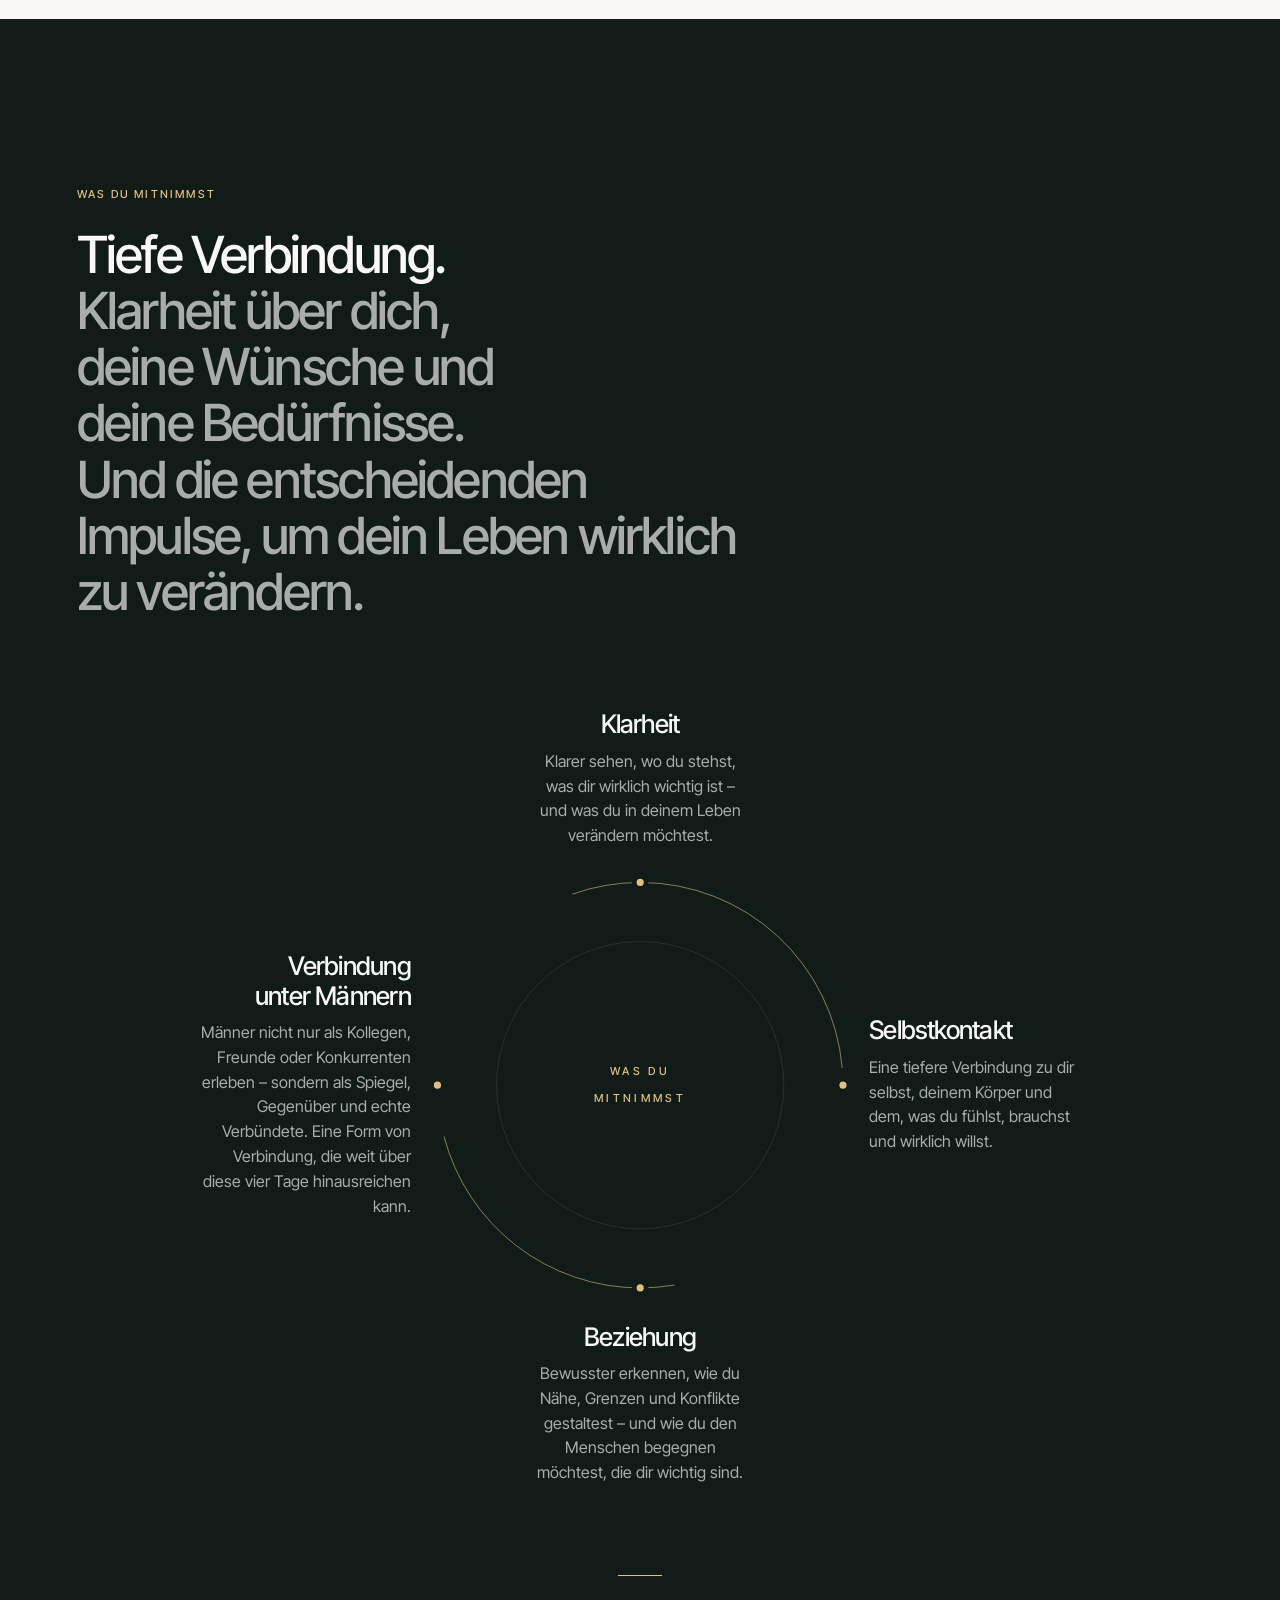
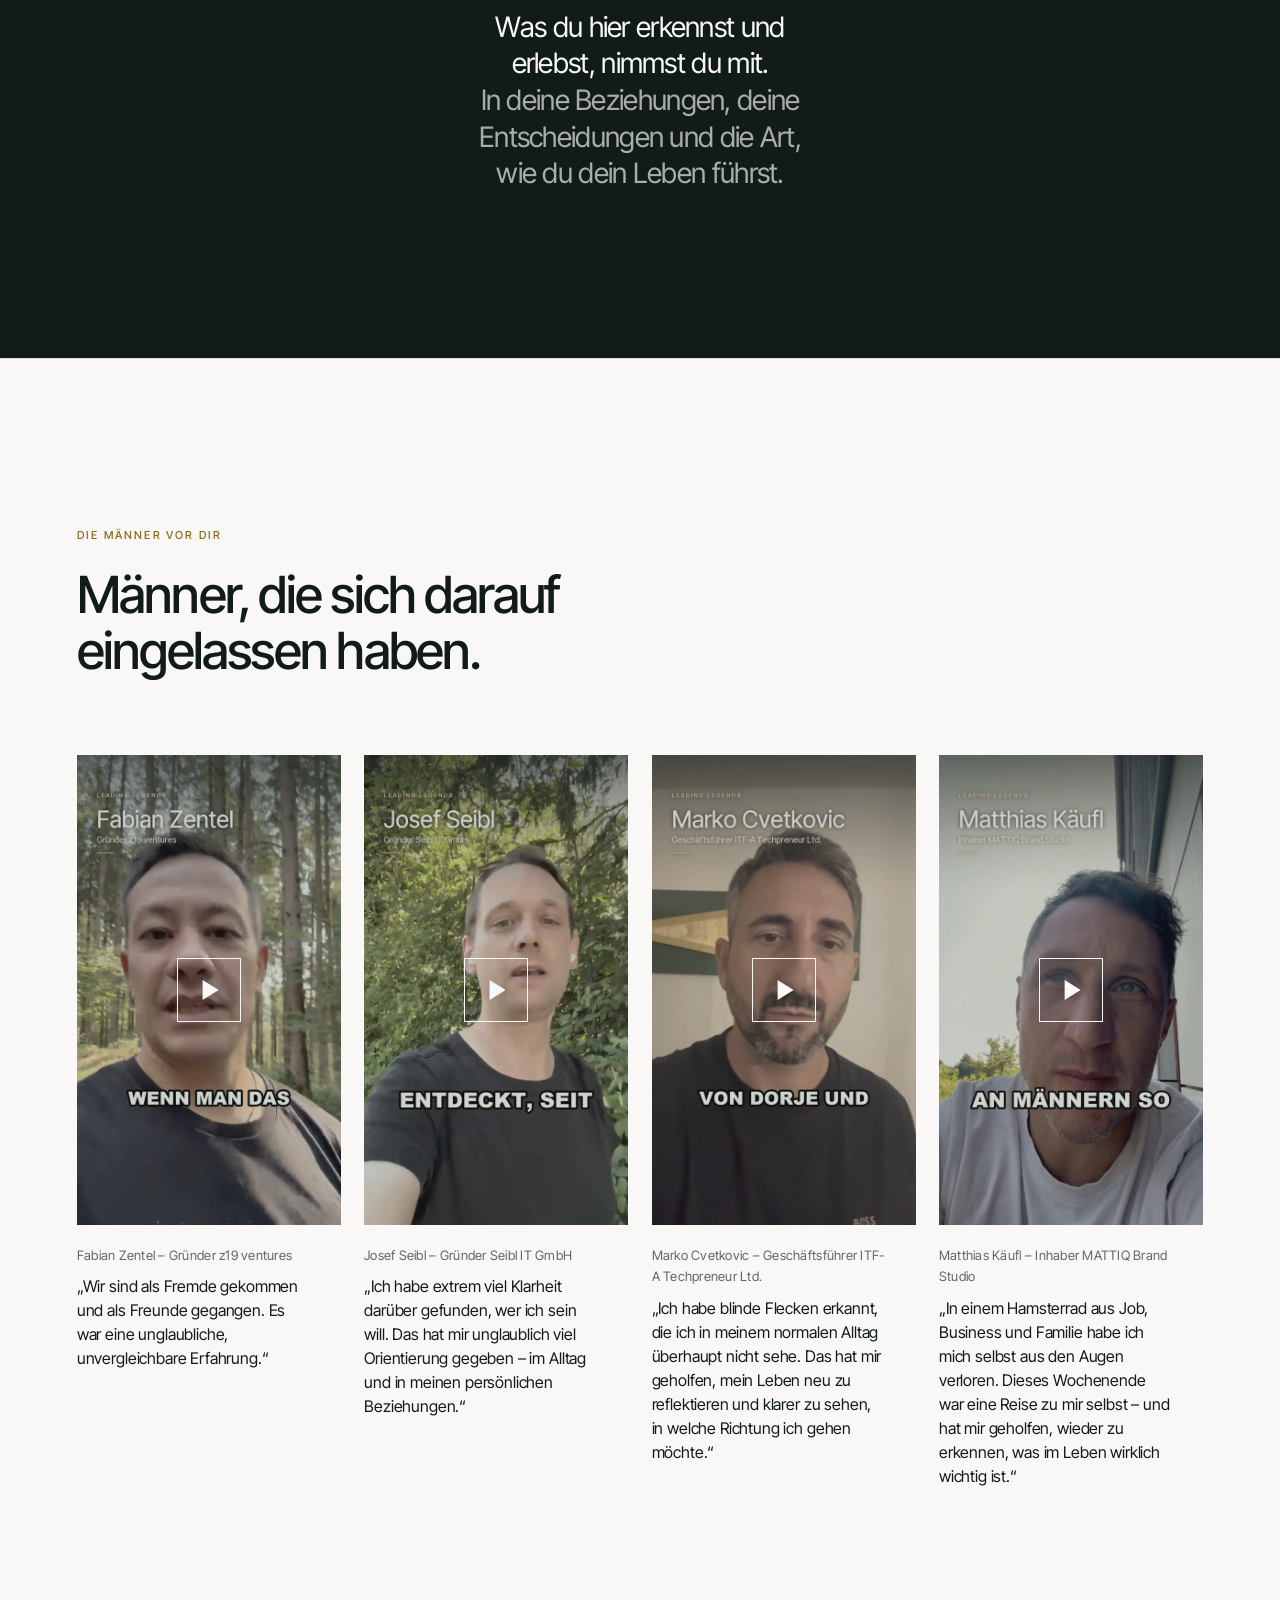
==== commit a6e22257: "Umzug auf leadinglegends.de: CNAME, canonical, og:url/og:image, robots, Sitemap E-Mail-Adresse hello" ====
--- a/index.html
+++ b/index.html
@@ -6,14 +6,14 @@
 <script>document.documentElement.classList.add("js")</script>
 <title>Leading Legends — Begegne dir selbst. Im Spiegel anderer Männer.</title>
 <meta name="description" content="Vier Tage außerhalb deines Alltags. Mit 6–8 Männern, die bereit sind, sich ehrlich zu begegnen – in Gesprächen, Körperarbeit, Natur, Stille und den Momenten dazwischen. Mit Alexander Faubel und Dorje, 25.–28. Juni 2027, Nähe Utrecht.">
-<!-- Live seit 02.10.2026 auf alexanderfaubel.com -->
-<link rel="canonical" href="https://alexanderfaubel.com/">
-<meta property="og:url" content="https://alexanderfaubel.com/">
+<!-- Live seit 02.10.2026, seit 02.11.2026 auf leadinglegends.de -->
+<link rel="canonical" href="https://leadinglegends.de/">
+<meta property="og:url" content="https://leadinglegends.de/">
 <meta property="og:type" content="website">
 <meta property="og:locale" content="de_DE">
 <meta property="og:title" content="Leading Legends — Begegne dir selbst. Im Spiegel anderer Männer.">
 <meta property="og:description" content="Vier Tage außerhalb deines Alltags. Mit 6–8 Männern, die bereit sind, sich ehrlich zu begegnen. 25.–28. Juni 2027, Nähe Utrecht.">
-<meta property="og:image" content="https://alexanderfaubel.com/assets/img/og.jpg?v=3">
+<meta property="og:image" content="https://leadinglegends.de/assets/img/og.jpg?v=3">
 <meta property="og:image:width" content="1200">
 <meta property="og:image:height" content="630">
 <meta property="og:image:alt" content="Acht Männer sitzen im Kreis um eine Feuerschale unter Obstbäumen.">
